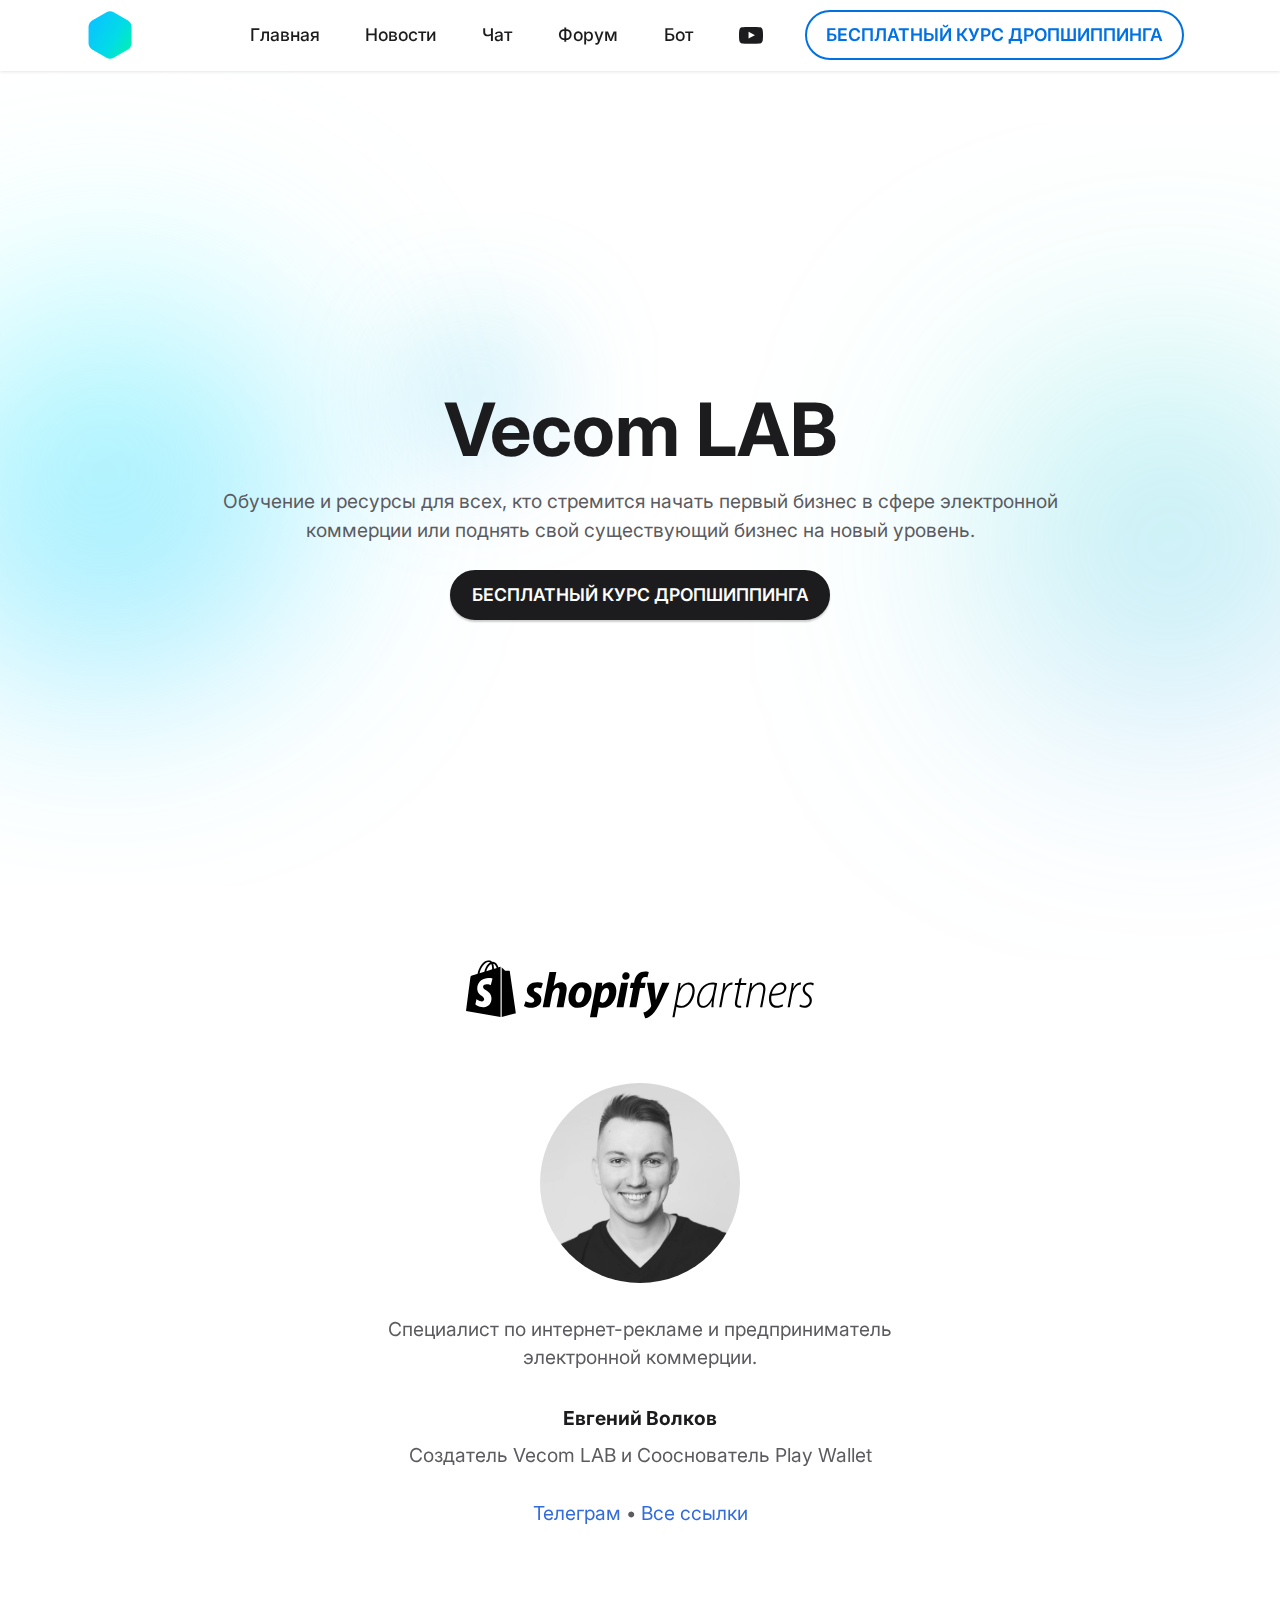
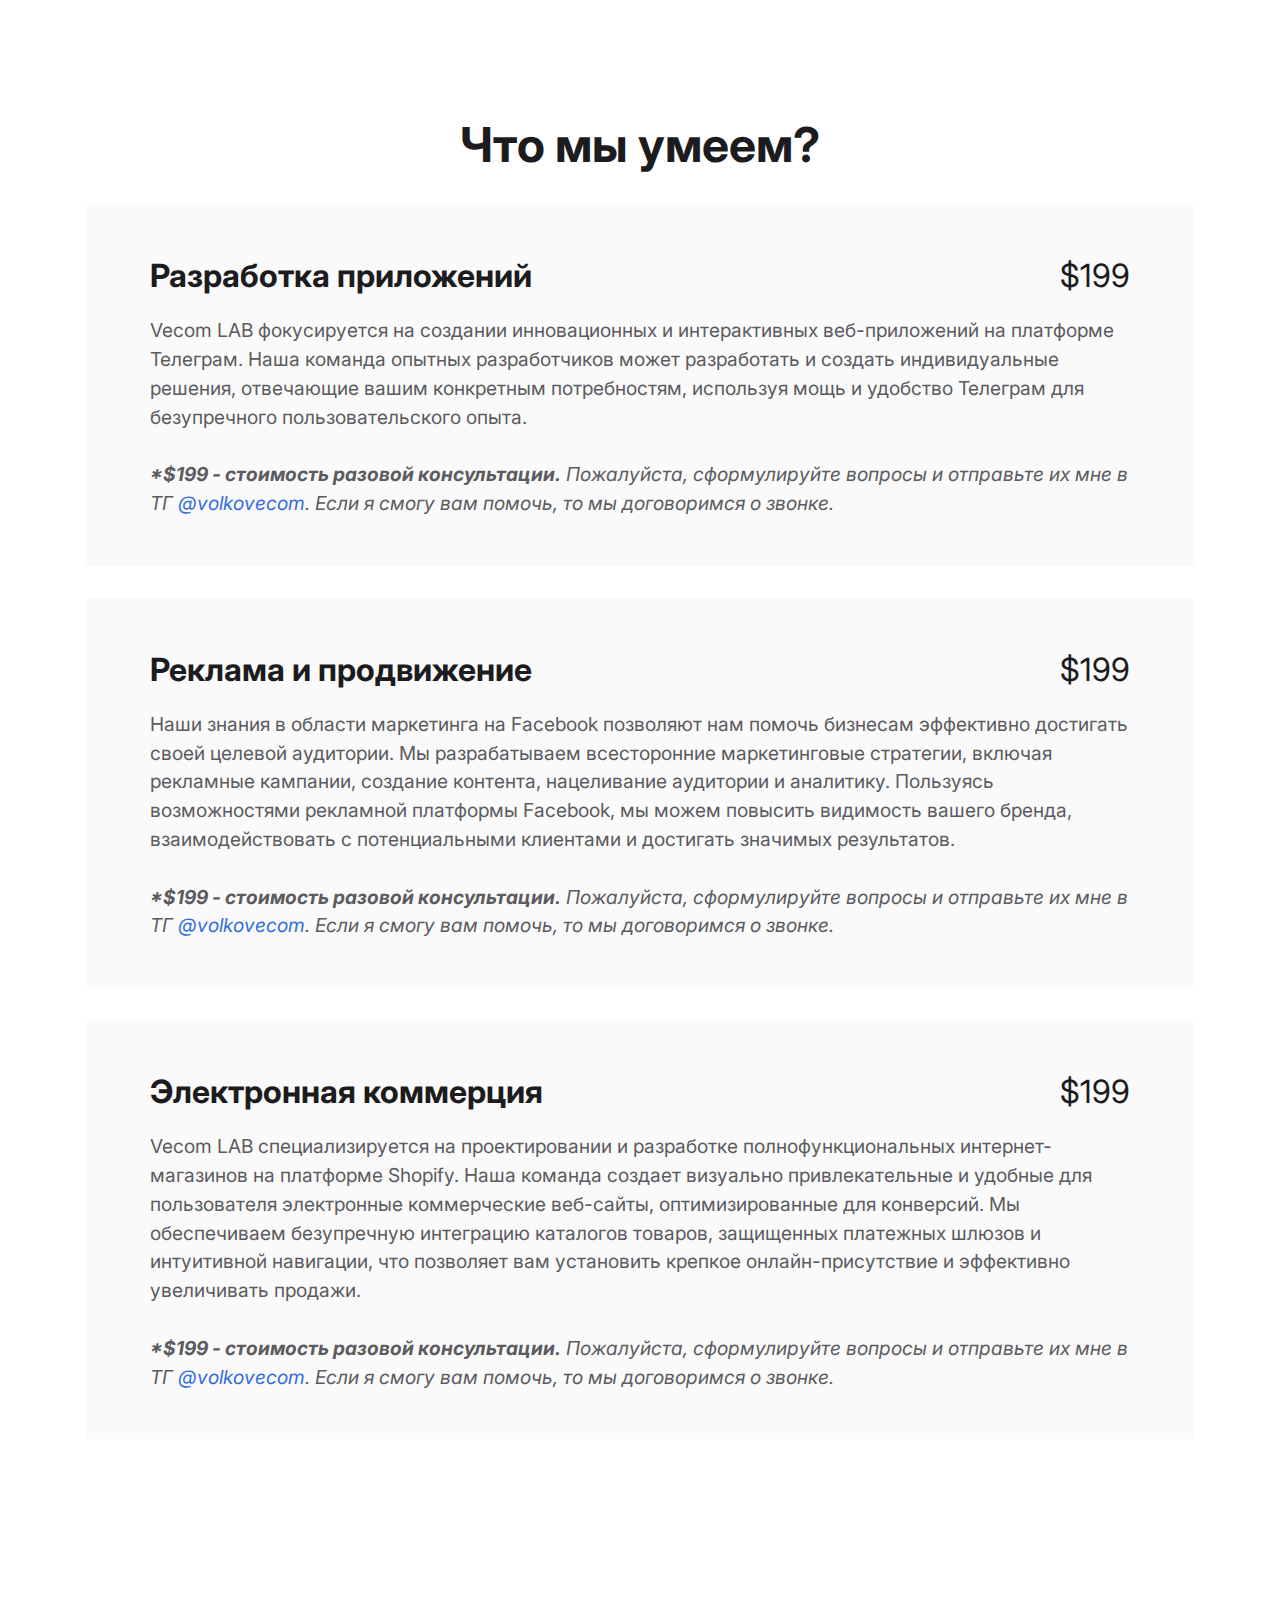
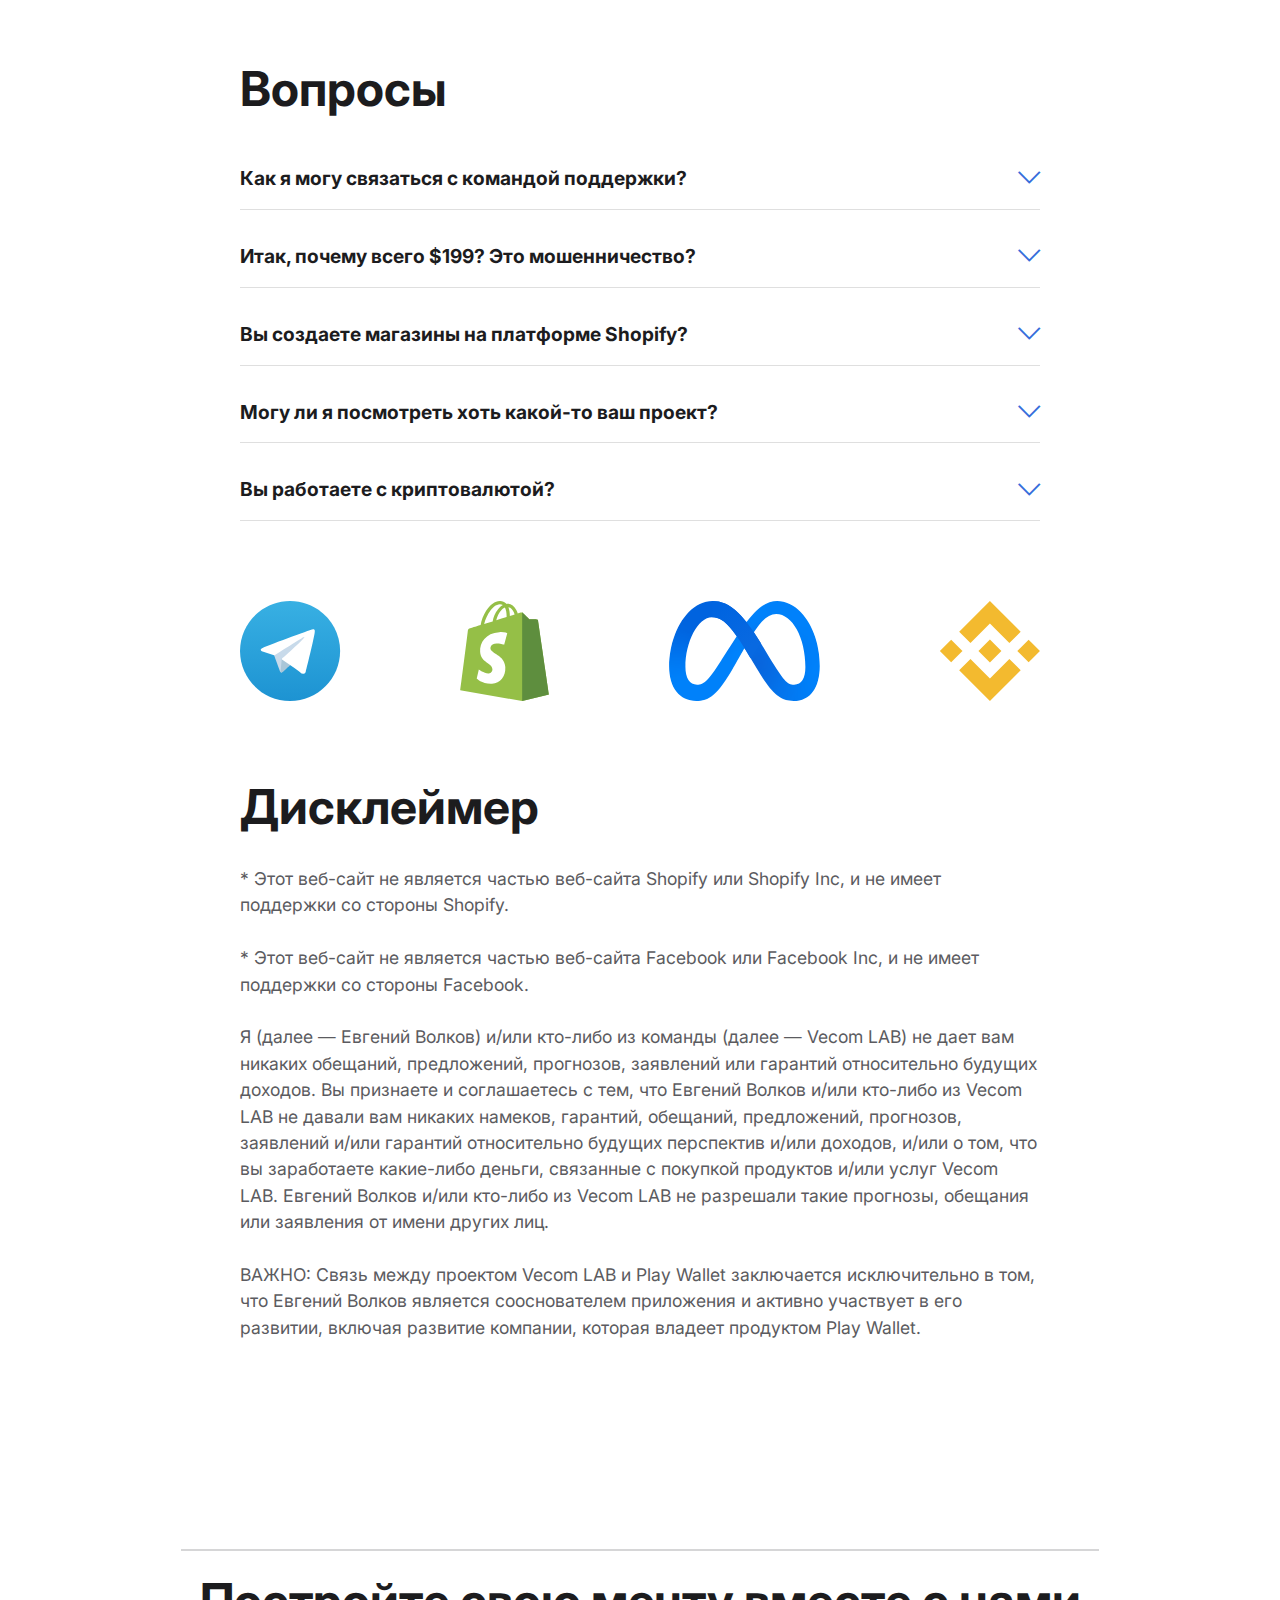
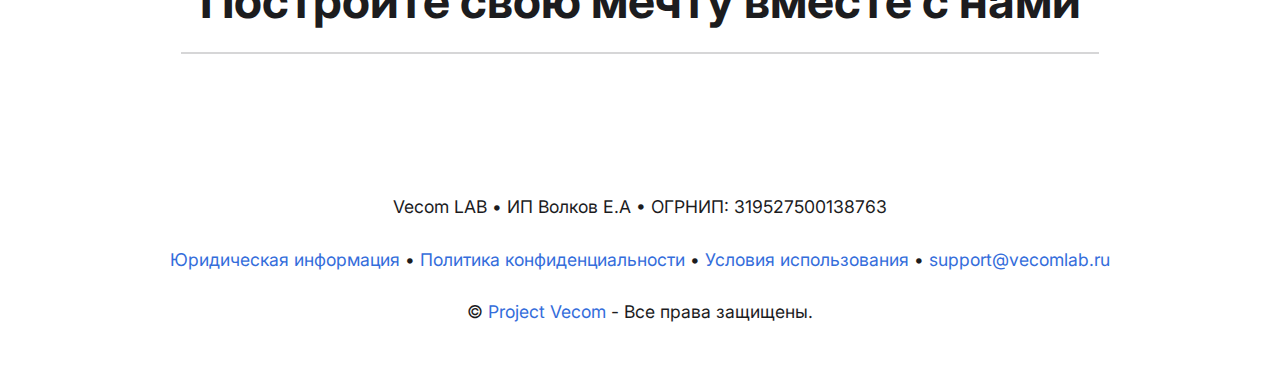
==== index.html @ 7d1f2e2b "new site" ====
<!DOCTYPE html>
<html  >

<!--<script
src='//fw-cdn.com/10782494/3564349.js'
chat='true'>
</script>-->

<head>

    <!-- Google tag (gtag.js) -->
    <script async src="https://www.googletagmanager.com/gtag/js?id=G-2W5WLQSLW0"></script>
    <script>
    window.dataLayer = window.dataLayer || [];
    function gtag(){dataLayer.push(arguments);}
    gtag('js', new Date());

    gtag('config', 'G-2W5WLQSLW0');
    </script>

  <meta charset="UTF-8">
  <meta http-equiv="X-UA-Compatible" content="IE=edge">
  <meta name="generator" content="Mobirise v5.8.14, mobirise.com">
  <meta name="twitter:card" content="summary_large_image"/>
  <meta name="twitter:image:src" content="assets/images/index-meta.png">
  <meta property="og:image" content="assets/images/index-meta.png">
  <meta name="twitter:title" content="Vecom LAB">
  <meta name="viewport" content="width=device-width, initial-scale=1, minimum-scale=1">
  <link rel="icon" href="assets/images/vecomlab-site-ru-favicon.svg" type="image/svg+xml">
  <link rel="icon" href="assets/images/vecomlab-site-ru-favicon-120-120.svg" type="image/svg+xml">
  <link rel="icon" href="assets/images/vecomlab-site-ru-favicon-32-32.png" type="image/png">
  <meta name="description" content="Обучение и ресурсы для всех, кто стремится начать первый бизнес в сфере электронной коммерции, либо поднять уже существующий на новый уровень.">
  
  
  <title>Vecom LAB</title>
  <link rel="stylesheet" href="assets/web/assets/mobirise-icons2/mobirise2.css">
  <link rel="stylesheet" href="assets/web/assets/mobirise-icons/mobirise-icons.css">
  <link rel="stylesheet" href="assets/bootstrap/css/bootstrap.min.css">
  <link rel="stylesheet" href="assets/bootstrap/css/bootstrap-grid.min.css">
  <link rel="stylesheet" href="assets/bootstrap/css/bootstrap-reboot.min.css">
  <link rel="stylesheet" href="assets/dropdown/css/style.css">
  <link rel="stylesheet" href="assets/socicon/css/styles.css">
  <link rel="stylesheet" href="assets/theme/css/style.css">
  <link rel="preload" href="https://fonts.googleapis.com/css?family=Inter:100,200,300,400,500,600,700,800,900&display=swap" as="style" onload="this.onload=null;this.rel='stylesheet'">
  <noscript><link rel="stylesheet" href="https://fonts.googleapis.com/css?family=Inter:100,200,300,400,500,600,700,800,900&display=swap"></noscript>
  <link rel="preload" as="style" href="assets/mobirise/css/mbr-additional.css"><link rel="stylesheet" href="assets/mobirise/css/mbr-additional.css" type="text/css">

  <!-- Yandex.Metrika counter -->
  <script type="text/javascript" >
    (function(m,e,t,r,i,k,a){m[i]=m[i]||function(){(m[i].a=m[i].a||[]).push(arguments)};
    m[i].l=1*new Date();
    for (var j = 0; j < document.scripts.length; j++) {if (document.scripts[j].src === r) { return; }}
    k=e.createElement(t),a=e.getElementsByTagName(t)[0],k.async=1,k.src=r,a.parentNode.insertBefore(k,a)})
    (window, document, "script", "https://mc.yandex.ru/metrika/tag.js", "ym");

    ym(94166648, "init", {
        clickmap:true,
        trackLinks:true,
        accurateTrackBounce:true,
        webvisor:true
    });
</script>
<noscript><div><img src="https://mc.yandex.ru/watch/94166648" style="position:absolute; left:-9999px;" alt="" /></div></noscript>
<!-- /Yandex.Metrika counter -->
  
  
</head>
<body>
  
  <section data-bs-version="5.1" class="menu menu3 cid-tv5oMEwxL6" once="menu" id="menu3-11">
    
    <nav class="navbar navbar-dropdown navbar-fixed-top navbar-expand-lg">
        <div class="container">
            <div class="navbar-brand">
                <span class="navbar-logo">
                    <a href="/">
                        <img src="assets/images/vecomlab-site-ru-favicon.svg" alt="Vecom LAB" style="height: 3rem;">
                    </a>
                </span>
                
            </div>
            <button class="navbar-toggler" type="button" data-toggle="collapse" data-bs-toggle="collapse" data-target="#navbarSupportedContent" data-bs-target="#navbarSupportedContent" aria-controls="navbarNavAltMarkup" aria-expanded="false" aria-label="Toggle navigation">
                <div class="hamburger">
                    <span></span>
                    <span></span>
                    <span></span>
                    <span></span>
                </div>
            </button>
            <div class="collapse navbar-collapse" id="navbarSupportedContent">
                <ul class="navbar-nav nav-dropdown" data-app-modern-menu="true"><li class="nav-item"><a class="nav-link link text-danger text-primary display-4" href="/">Главная</a></li><li class="nav-item"><a class="nav-link link text-danger text-primary display-4" href="https://t.me/vecomlab" target="_blank">Новости</a></li>
                    <li class="nav-item"><a class="nav-link link text-danger text-primary display-4" href="https://t.me/vecomlab_chat" target="_blank">Чат</a></li>
                    <li class="nav-item"><a class="nav-link link text-danger text-primary display-4" href="https://t.me/vecomlab_forum" target="_blank">Форум</a></li><li class="nav-item"><a class="nav-link link text-danger text-primary display-4" href="https://t.me/vecomlab_bot" target="_blank">Бот</a></li></ul>
                <div class="icons-menu">
                    <a class="iconfont-wrapper" href="https://www.youtube.com/@volkovecom" target="_blank">
                        <span class="p-2 mbr-iconfont socicon-youtube socicon" style="color: rgb(28, 28, 30); fill: rgb(28, 28, 30);"></span>
                    </a>
                    
                    
                    
                </div>
                <div class="navbar-buttons mbr-section-btn"><a class="btn btn-warning-outline display-4" href="/ecom-foundations">БЕСПЛАТНЫЙ КУРС ДРОПШИППИНГА</a></div>
            </div>
        </div>
    </nav>
</section>

<section data-bs-version="5.1" class="header18 cid-tar403iEK6 mbr-fullscreen" id="header18-k">

    

    
    <div class="mbr-overlay" style="opacity: 0; background-color: rgb(68, 121, 217);"></div>

    <div class="align-center container">
        <div class="row justify-content-center">
            <div class="col-12 col-lg-10">
                <h1 class="mbr-section-title mbr-fonts-style mbr-white mb-3 display-1"><strong>Vecom LAB</strong></h1>
                
                <p class="mbr-text mbr-fonts-style mbr-white display-7">Обучение и ресурсы для всех, кто стремится начать первый бизнес в сфере электронной коммерции или поднять свой существующий бизнес на новый уровень.</p>
                <div class="mbr-section-btn mt-3"><a class="btn btn-danger display-4" href="/ecom-foundations">БЕСПЛАТНЫЙ КУРС ДРОПШИППИНГА</a></div>
            </div>
        </div>
    </div>
</section>

<section data-bs-version="5.1" class="image3 cid-tIw3SbFKpI" id="image3-1n">
    

    
    

    <div class="container">
        <div class="row justify-content-center">
            <div class="col-12 col-lg-4">
                <div class="image-wrapper">
                    <a href="https://shopify.pxf.io/OrrgJW" target="_blank"><img src="assets/images/shopify-partners.svg" alt="Shopify Partners"></a>
                    
                </div>
            </div>
        </div>
    </div>
</section>

<section data-bs-version="5.1" class="people5 mbr-embla cid-tIv9Z9xUlY" id="people5-1l">

    

    
    

    <div class="position-relative text-center">
        

        <div class="embla" data-skip-snaps="true" data-align="center" data-auto-play-interval="5">
            <div class="embla__viewport container-fluid">
                <div class="embla__container">
                    <div class="embla__slide slider-image item active" style="margin-left: 0rem; margin-right: 0rem;">
                        <div class="user">
                            <div class="user_image">
                                <div class="item-wrapper position-relative">
                                    
                                <a href="https://t.me/volkovecom" target="true"></a><a href="https://t.me/volkovecom" target="false"></a><a href="https://t.me/volkovecom" target="false"></a><a href="https://t.me/volkovecom" target="false"></a><a href="https://t.me/volkovecom"><img src="assets/images/volkovecom-640x640.jpg" alt="Евгений Волков — Создатель Vecom LAB и Сооснователь Play Wallet"></a></div>
                            </div>
                            <div class="user_text mb-4">
                                <p class="mbr-fonts-style display-7">Специалист по интернет-рекламе и предприниматель электронной коммерции.<br></p>
                            </div>
                            <div class="user_name mbr-fonts-style mb-2 display-7"><strong>Евгений Волков</strong></div>
                            <div class="user_desk mbr-fonts-style display-7">Создатель Vecom LAB и Сооснователь Play Wallet<br><br><a href="https://t.me/volkovecom" class="text-primary" target="_blank">Телеграм</a> • <a href="https://linktr.ee/volkovecom" class="text-primary" target="_blank">Все ссылки</a></div>
                        </div>
                    </div>
                    
                    
                </div>
            </div>
            <button class="embla__button embla__button--prev">
                <span class="mobi-mbri mobi-mbri-arrow-prev mbr-iconfont" aria-hidden="true"></span>
                <span class="sr-only visually-hidden visually-hidden">Previous</span>
            </button>
            <button class="embla__button embla__button--next">
                <span class="mobi-mbri mobi-mbri-arrow-next mbr-iconfont" aria-hidden="true"></span>
                <span class="sr-only visually-hidden visually-hidden">Next</span>
            </button>
        </div>
    </div>
</section>

<section data-bs-version="5.1" class="features9 cid-tIugpYaYqW" id="features10-1g">
    <!---->
    

    
    
    <div class="container">
        <div class="mbr-section-head">
            <h3 class="mbr-section-title mbr-fonts-style mb-0 display-2"><strong>Что мы умеем?</strong></h3>
            
        </div>
        <div class="row mt-4">
            <div class="card col-12">
                <div class="card-wrapper">
                    <div class="top-line row">
                        <div class="col">
                            <h4 class="card-title mbr-fonts-style display-5"><strong>Разработка приложений</strong></h4>
                        </div>
                        <div class="col-auto">
                            <p class="price mbr-fonts-style display-5">$199</p>
                        </div>
                    </div>
                    <div class="bottom-line">
                        <p class="mbr-text mbr-fonts-style display-7">Vecom LAB фокусируется на создании инновационных и интерактивных веб-приложений на платформе Телеграм. Наша команда опытных разработчиков может разработать и создать индивидуальные решения, отвечающие вашим конкретным потребностям, используя мощь и удобство Телеграм для безупречного пользовательского опыта.<br><br><em><strong>*$199 - стоимость разовой консультации.</strong> Пожалуйста, сформулируйте вопросы и отправьте их мне в ТГ <a href="https://t.me/volkovecom" class="text-primary" target="_blank"><i>@volkovecom</i></a>. Если я смогу вам помочь, то мы договоримся о звонке.</em><br></p>
                    </div>
                </div>
            </div>
            <div class="card col-12">
                <div class="card-wrapper">
                    <div class="top-line row">
                        <div class="col">
                            <h4 class="card-title mbr-fonts-style display-5"><strong>Реклама и продвижение</strong></h4>
                        </div>
                        <div class="col-auto">
                            <p class="price mbr-fonts-style display-5">$199</p>
                        </div>
                    </div>
                    <div class="bottom-line">
                        <p class="mbr-text mbr-fonts-style display-7">
                            Наши знания в области маркетинга на Facebook позволяют нам помочь бизнесам эффективно достигать своей целевой аудитории. Мы разрабатываем всесторонние маркетинговые стратегии, включая рекламные кампании, создание контента, нацеливание аудитории и аналитику. Пользуясь возможностями рекламной платформы Facebook, мы можем повысить видимость вашего бренда, взаимодействовать с потенциальными клиентами и достигать значимых результатов.<br><br><em><strong>*$199 - стоимость разовой консультации.</strong> Пожалуйста, сформулируйте вопросы и отправьте их мне в ТГ <a href="https://t.me/volkovecom" class="text-primary" target="_blank"><i>@volkovecom</i></a>. Если я смогу вам помочь, то мы договоримся о звонке.</em><br>
                        </p>
                    </div>
                </div>
            </div>
            <div class="card col-12">
                <div class="card-wrapper">
                    <div class="top-line row">
                        <div class="col">
                            <h4 class="card-title mbr-fonts-style display-5"><strong>Электронная коммерция</strong></h4>
                        </div>
                        <div class="col-auto">
                            <p class="price mbr-fonts-style display-5">$199</p>
                        </div>
                    </div>
                    <div class="bottom-line">
                        <p class="mbr-text mbr-fonts-style display-7">Vecom LAB специализируется на проектировании и разработке полнофункциональных интернет-магазинов на платформе Shopify. Наша команда создает визуально привлекательные и удобные для пользователя электронные коммерческие веб-сайты, оптимизированные для конверсий. Мы обеспечиваем безупречную интеграцию каталогов товаров, защищенных платежных шлюзов и интуитивной навигации, что позволяет вам установить крепкое онлайн-присутствие и эффективно увеличивать продажи.<br><br><em><strong>*$199 - стоимость разовой консультации.</strong> Пожалуйста, сформулируйте вопросы и отправьте их мне в ТГ <a href="https://t.me/volkovecom" class="text-primary" target="_blank"><i>@volkovecom</i></a>. Если я смогу вам помочь, то мы договоримся о звонке.</em><br>
                        </p>
                    </div>
                </div>
            </div>
            
            
            
            
            
            
            
            
            
        </div>
    </div>
</section>

<section data-bs-version="5.1" class="content17 cid-tIu7eHQAua" id="content17-1e">

    

    
    
    
    <div class="container-fluid">
        
            <div class="row justify-content-center">
                <div class="col-12 col-md-8">
                    <div class="section-head align-center mb-4">
                        <h3 class="mbr-section-title mb-0 mbr-fonts-style display-2"><strong>Вопросы</strong></h3>
                        
                    </div>
                    
                    <div id="bootstrap-toggle" class="toggle-panel accordionStyles tab-content">
                        <div class="card mb-3">
                            <div class="card-header" role="tab" id="headingOne">
                                <a role="button" class="collapsed panel-title text-black" data-toggle="collapse" data-bs-toggle="collapse" data-core="" href="#collapse1_20" aria-expanded="false" aria-controls="collapse1">
                                    <h6 class="panel-title-edit mbr-fonts-style mb-0 display-7"><strong>Как я могу связаться с командой поддержки?</strong></h6>
                                    <span class="sign mbr-iconfont mbri-arrow-down"></span>
                                </a>
                            </div>
                            <div id="collapse1_20" class="panel-collapse noScroll collapse" role="tabpanel" aria-labelledby="headingOne">
                                <div class="panel-body">
                                    <p class="mbr-fonts-style panel-text display-7">Просим направлять все вопросы и запросы, касающиеся работы веб-сайтов и услуг Vecom LAB, нашей команде поддержки по адресу <a href="mailto:support@vecomlab.ru" class="text-primary">support@vecomlab.ru</a>.<br><br>Для сообщения об ошибке в работе веб-сайтов и услуг Vecom LAB, пожалуйста, используйте <a href="https://forms.gle/8oaUXhwKD7Nb8PBe8" class="text-primary" target="_blank">онлайн-форму</a>. При заполнении формы, пожалуйста, убедитесь, что ваш адрес электронной почты введен правильно, так как в противном случае мы не сможем связаться с вами.<br><br>Желаем вам отличного дня!</p>
                                </div>
                            </div>
                        </div>
                        <div class="card mb-3">
                            <div class="card-header" role="tab" id="headingTwo">
                                <a role="button" class="collapsed panel-title text-black" data-toggle="collapse" data-bs-toggle="collapse" data-core="" href="#collapse2_20" aria-expanded="false" aria-controls="collapse2">
                                    <h6 class="panel-title-edit mbr-fonts-style mb-0 display-7"><strong>Итак, почему всего $199? Это мошенничество?</strong></h6>
                                    <span class="sign mbr-iconfont mbri-arrow-down"></span>
                                </a>

                            </div>
                            <div id="collapse2_20" class="panel-collapse noScroll collapse" role="tabpanel" aria-labelledby="headingTwo">
                                <div class="panel-body">
                                    <p class="mbr-fonts-style panel-text display-7">Отличный вопрос! Это цена за консультацию с <a href="https://t.me/volkovecom" class="text-primary" target="_blank">основателем</a>.<br><br>Это связано с нашим опытом и широким видением в Vecom LAB. Мы не только предлагаем консультации, обучение и небольшую помощь, но также стремимся активно разрабатывать продукты для продавцов электронной коммерции и оптимизировать процессы в различных отраслях.<br><br>Мы с большим интересом относимся к разработке программного обеспечения, маркетингу и развитию электронной коммерции в будущем.<br><br>Кроме этого, нужно оплачивать услуги разработчиков и предлагать высокое качество ресурсов, поддерживать работоспособность сервисов.<br><br>Ваши вопросы могут быть подняты мною на обсуждение с опытными людьми, которые не будут заинтересованы помогать бесплатно.<br><br>Так что нет, это не мошенничество :)</p>
                                </div>
                            </div>
                        </div>
                        <div class="card mb-3">
                            <div class="card-header" role="tab" id="headingThree">
                                <a role="button" class="collapsed panel-title text-black" data-toggle="collapse" data-bs-toggle="collapse" data-core="" href="#collapse3_20" aria-expanded="false" aria-controls="collapse3">
                                    <h6 class="panel-title-edit mbr-fonts-style mb-0 display-7"><strong>Вы создаете магазины на платформе Shopify?</strong></h6>
                                    <span class="sign mbr-iconfont mbri-arrow-down"></span>
                                </a>
                            </div>
                            <div id="collapse3_20" class="panel-collapse noScroll collapse" role="tabpanel" aria-labelledby="headingThree">
                                <div class="panel-body">
                                    <p class="mbr-fonts-style panel-text display-7">Да, мы специализируемся на создании магазинов на платформе Shopify с использованием нашей пошаговой стратегии.<br><br>Все наши магазины разрабатываются с учетом масштабируемости и используют рекламу на Facebook.<br><br>Как партнеры Shopify, мы предлагаем нашим клиентам возможность зарегистрироваться в Shopify по выгодным условиям через <a href="https://shopify.pxf.io/OrrgJW" class="text-primary" target="_blank">нашу реферальную ссылку</a>, которую можно найти на нашем веб-сайте.<br><br>Кроме того, у нас есть подтвержденный бизнес-менеджер на Facebook, что позволяет нам эффективно управлять рекламными кампаниями по всему миру.</p>
                                </div>
                            </div>
                        </div>
                        <div class="card mb-3">
                            <div class="card-header" role="tab" id="headingThree">
                                <a role="button" class="collapsed panel-title text-black" data-toggle="collapse" data-bs-toggle="collapse" data-core="" href="#collapse4_20" aria-expanded="false" aria-controls="collapse4">
                                    <h6 class="panel-title-edit mbr-fonts-style mb-0 display-7"><strong>Могу ли я посмотреть хоть какой-то ваш проект?</strong></h6>
                                    <span class="sign mbr-iconfont mbri-arrow-down"></span>
                                </a>
                            </div>
                            <div id="collapse4_20" class="panel-collapse noScroll collapse" role="tabpanel" aria-labelledby="headingThree">
                                <div class="panel-body">
                                    <p class="mbr-fonts-style panel-text display-7">
                                       Да, в данный момент мы активно разрабатываем веб-приложение на платформе Telegram (<a href="https://t.me/playwalletbot" class="text-primary" target="_blank">@playwalletbot</a>). Я, Евгений Волков - основатель Vecom LAB, являюсь сооснователем сервиса Play Wallet и стремлюсь привлечь больше внимания всеми доступными способами. В проекте задействована сильная команда разработчиков. Мы открыты для инвестиций и сотрудничества. Буду рад услышать о ваших идеях!<br><br>Наше приложение предназначено для игроков со всего мира и позволяет им приобретать цифровые услуги, товары и пополнять балансы на своих любимых платформах, таких как Steam, Epic Games и другие.<br><br>В настоящее время основным способом оплаты является криптовалюта, но у нас также есть планы внедрить другие методы оплаты, включая платежи с использованием банковских карт.<br><br>Это увлекательный опыт, и мы рады поделиться им с вами!</p>
                                </div>
                            </div>
                        </div>
                        <div class="card mb-3">
                            <div class="card-header" role="tab" id="headingThree">
                                <a role="button" class="collapsed panel-title text-black" data-toggle="collapse" data-bs-toggle="collapse" data-core="" href="#collapse5_20" aria-expanded="false" aria-controls="collapse5">
                                   <h6 class="panel-title-edit mbr-fonts-style mb-0 display-7"><strong>Вы работаете с криптовалютой?</strong></h6>
                                        <span class="mbr-iconfont mobi-mbri-arrow-down mobi-mbri"></span>
                                </a>
                            </div>
                            <div id="collapse5_20" class="panel-collapse noScroll collapse" role="tabpanel" aria-labelledby="headingThree">
                                <div class="panel-body">
                                    <p class="mbr-fonts-style panel-text display-7">Да, у нас есть партнерское соглашение с Binance Pay, что позволяет нам принимать платежи в криптовалюте от наших клиентов. Это абсолютно законно, так как у нас есть подписанное соглашение.<br><br>Однако процесс не является простым и быстрым. Для использования Binance Pay вам потребуется зарегистрировать корпоративный аккаунт на Binance и пройти через различные процедуры верификации.<br><br>Затем вы можете запросить доступ к Binance Pay, что также подразумевает дополнительную проверку. Наш опыт занял более 4 месяцев для завершения. Это длительный и требовательный процесс, но результаты, безусловно, того стоят.<br><br>Это добавляет в нашу коллекцию исключительных опытов.</p>
                                </div>
                            </div>
                        </div>
                        <!--<div class="card mb-3">
                            <div class="card-header" role="tab" id="headingThree">
                                <a role="button" class="collapsed panel-title text-black" data-toggle="collapse" data-bs-toggle="collapse" data-core="" href="#collapse6_20" aria-expanded="false" aria-controls="collapse6">
                                    <h6 class="panel-title-edit mbr-fonts-style mb-0 display-7"><strong>Как платить и получать доступ к продуктам и услугам?</strong></h6>
                                    <span class="mbr-iconfont mobi-mbri-arrow-down mobi-mbri"></span>
                                </a>
                            </div>
                            <div id="collapse6_20" class="panel-collapse noScroll collapse" role="tabpanel" aria-labelledby="headingThree">
                                <div class="panel-body">
                                    <p class="mbr-fonts-style panel-text display-7">Получение новостей, обновлений и доступа к активным продуктам и услугам на <a href="https://t.me/volkovecom" class="text-primary" target="_blank">@volkovecom</a> - вот в чем поможет вам бот в ТГ <a href="https://t.me/evpaybot" class="text-primary" target="_blank">@evpaybot</a>.<br><br>Почему именно бот? Так проще делиться с вами эксклюзивными новостями и обновлениями, не покидая мессенджера.<br><br>Актуальные способы оплаты смотрите в боте. Все транзакции защищены и обрабатываются на стороне ЮKassa, Binance Pay или любого другого провайдера, с которым будет заключен договор для приема платежей.<br><br>Если возникнут проблемы с ботом, пишите мне на <a href="https://t.me/volkovecom" class="text-primary" target="_blank">@volkovecom</a> - я не оставлю вас без внимания.<br><br>Открытый чат поддержки по платежам и доступу в ТГ - <a href="https://t.me/evpayhelp" class="text-primary" target="_blank">@evpayhelp</a>. Отвечаю либо я, либо помощники.<br><br><a href="/legal-evpaybot" class="text-primary">Пользовательское соглашение</a> бота в ТГ - <a href="https://t.me/evpaybot" class="text-primary" target="_blank">@evpaybot</a>.<br><br><br></p>
                                </div>
                            </div>
                        </div>-->
                    </div>
                </div>
            </div>
        </div>
</section>

<section data-bs-version="5.1" class="image3 cid-tIvjHq2tWi" id="image3-1m">
    

    
    

    <div class="container-fluid">
        <div class="row justify-content-center">
            <div class="col-12 col-lg-8">
                <div class="image-wrapper">
                    <img src="assets/images/logo.svg" alt="Telegram, Shopify, Meta, Binance">
                    
                </div>
            </div>
        </div>
    </div>
</section>

<section data-bs-version="5.1" class="content5 cid-tIuXqPjeHp" id="content5-1h">
    
    <div class="container-fluid">
        <div class="row justify-content-center">
            <div class="col-md-12 col-lg-8">
                <h3 class="mbr-section-title mbr-fonts-style mb-4 display-2"><strong>Дисклеймер</strong></h3>
                
                <p class="mbr-text mbr-fonts-style display-4">* Этот веб-сайт не является частью веб-сайта Shopify или Shopify Inc, и не имеет поддержки со стороны Shopify.<br><br>* Этот веб-сайт не является частью веб-сайта Facebook или Facebook Inc, и не имеет поддержки со стороны Facebook.<br><br>Я (далее — Евгений Волков) и/или кто-либо из команды (далее — Vecom LAB) не дает вам никаких обещаний, предложений, прогнозов, заявлений или гарантий относительно будущих доходов. Вы признаете и соглашаетесь с тем, что Евгений Волков и/или кто-либо из Vecom LAB не давали вам никаких намеков, гарантий, обещаний, предложений, прогнозов, заявлений и/или гарантий относительно будущих перспектив и/или доходов, и/или о том, что вы заработаете какие-либо деньги, связанные с покупкой продуктов и/или услуг Vecom LAB. Евгений Волков и/или кто-либо из Vecom LAB не разрешали такие прогнозы, обещания или заявления от имени других лиц.<br><br>ВАЖНО: Связь между проектом Vecom LAB и Play Wallet заключается исключительно в том, что Евгений Волков является сооснователем приложения и активно участвует в его развитии, включая развитие компании, которая владеет продуктом Play Wallet.<br></p>
            </div>
        </div>
    </div>
</section>

<section data-bs-version="5.1" class="content6 cid-tIw5UGLx9w" id="content6-1o">
    
    <div class="container">
        <div class="row justify-content-center">
            <div class="col-md-12 col-lg-10">
                <hr class="line">
                <p class="mbr-text align-center mbr-fonts-style my-4 display-2"><strong>Постройте свою мечту вместе с нами</strong><br></p>
                <hr class="line">
            </div>
        </div>
    </div>
</section>

<section data-bs-version="5.1" class="footer7 cid-tardhQ0obp" once="footers" id="footer7-l">

    

    

    <div class="container">
        <div class="media-container-row align-center mbr-white">
            <div class="col-12">
                <p class="mbr-text mb-0 mbr-fonts-style display-4">Vecom LAB&nbsp;• ИП Волков Е.А • ОГРНИП: 319527500138763<br><br><a href="https://docs.vecomlab.ru/resources/yuridicheskaya-informaciya" class="text-primary" target="_blank">Юридическая информация</a>&nbsp;•&nbsp;<a href="/privacy-policy" class="text-primary">Политика конфиденциальности</a>&nbsp;•&nbsp;<a href="/terms-of-service" class="text-primary">Условия использования</a>&nbsp;• <a href="mailto:support@vecomlab.ru" class="text-primary">support@vecomlab.ru</a><br><br>© <a href="https://t.me/projectvecom" class="text-primary" target="_blank">Project Vecom</a> - Все права защищены.</p>
            </div>
        </div>
    </div>
</section><section class="display-7" style="padding: 0;align-items: center;justify-content: center;flex-wrap: wrap;    align-content: center;display: flex;position: relative;height: 0rem;"><a href="https://mobiri.se/1725391" style="flex: 1 1;height: 0rem;position: absolute;width: 100%;z-index: 1;"><img alt="" style="height: 0rem;" src="[data-uri]"></a><p hidden style="margin: 0;text-align: center;" class="display-7">&#8204;</p><a hidden style="z-index:1" href="https://mobirise.com/drag-drop-website-builder.html">Drag & Drop Website Builder</a></section><script src="assets/bootstrap/js/bootstrap.bundle.min.js"></script>  <script src="assets/smoothscroll/smooth-scroll.js"></script>  <script src="assets/ytplayer/index.js"></script>  <script src="assets/embla/embla.min.js"></script>  <script src="assets/embla/script.js"></script>  <script src="assets/mbr-switch-arrow/mbr-switch-arrow.js"></script>  <script src="assets/dropdown/js/navbar-dropdown.js"></script>  <script src="assets/theme/js/script.js"></script>  
 
<script async type="text/javascript" src="https://static.klaviyo.com/onsite/js/klaviyo.js?company_id=ThJkHZ"></script>
  
</body>
</html>
---- assets/web/assets/mobirise-icons2/mobirise2.css ----
@font-face {
  font-family: 'Moririse2';
  font-display: swap;
  src:  url('mobirise2.eot?f2bix4');
  src:  url('mobirise2.eot?f2bix4#iefix') format('embedded-opentype'),
    url('mobirise2.ttf?f2bix4') format('truetype'),
    url('mobirise2.woff?f2bix4') format('woff'),
    url('mobirise2.svg?f2bix4#mobirise2') format('svg');
  font-weight: normal;
  font-style: normal;
}

[class^="mobi-"], [class*=" mobi-"] {
  /* use !important to prevent issues with browser extensions that change fonts */
  font-family: 'Moririse2' !important;
  speak: none;
  font-style: normal;
  font-weight: normal;
  font-variant: normal;
  text-transform: none;
  line-height: 1;

  /* Better Font Rendering =========== */
  -webkit-font-smoothing: antialiased;
  -moz-osx-font-smoothing: grayscale;
}

.mobi-mbri-add-submenu:before {
  content: "\e900";
}
.mobi-mbri-alert:before {
  content: "\e901";
}
.mobi-mbri-align-center:before {
  content: "\e902";
}
.mobi-mbri-align-justify:before {
  content: "\e903";
}
.mobi-mbri-align-left:before {
  content: "\e904";
}
.mobi-mbri-align-right:before {
  content: "\e905";
}
.mobi-mbri-android:before {
  content: "\e906";
}
.mobi-mbri-apple:before {
  content: "\e907";
}
.mobi-mbri-arrow-down:before {
  content: "\e908";
}
.mobi-mbri-arrow-next:before {
  content: "\e909";
}
.mobi-mbri-arrow-prev:before {
  content: "\e90a";
}
.mobi-mbri-arrow-up:before {
  content: "\e90b";
}
.mobi-mbri-bold:before {
  content: "\e90c";
}
.mobi-mbri-bookmark:before {
  content: "\e90d";
}
.mobi-mbri-bootstrap:before {
  content: "\e90e";
}
.mobi-mbri-briefcase:before {
  content: "\e90f";
}
.mobi-mbri-browse:before {
  content: "\e910";
}
.mobi-mbri-bulleted-list:before {
  content: "\e911";
}
.mobi-mbri-calendar:before {
  content: "\e912";
}
.mobi-mbri-camera:before {
  content: "\e913";
}
.mobi-mbri-cart-add:before {
  content: "\e914";
}
.mobi-mbri-cart-full:before {
  content: "\e915";
}
.mobi-mbri-cash:before {
  content: "\e916";
}
.mobi-mbri-change-style:before {
  content: "\e917";
}
.mobi-mbri-chat:before {
  content: "\e918";
}
.mobi-mbri-clock:before {
  content: "\e919";
}
.mobi-mbri-close:before {
  content: "\e91a";
}
.mobi-mbri-cloud:before {
  content: "\e91b";
}
.mobi-mbri-code:before {
  content: "\e91c";
}
.mobi-mbri-contact-form:before {
  content: "\e91d";
}
.mobi-mbri-credit-card:before {
  content: "\e91e";
}
.mobi-mbri-cursor-click:before {
  content: "\e91f";
}
.mobi-mbri-cust-feedback:before {
  content: "\e920";
}
.mobi-mbri-database:before {
  content: "\e921";
}
.mobi-mbri-delivery:before {
  content: "\e922";
}
.mobi-mbri-desktop:before {
  content: "\e923";
}
.mobi-mbri-devices:before {
  content: "\e924";
}
.mobi-mbri-down:before {
  content: "\e925";
}
.mobi-mbri-download-2:before {
  content: "\e926";
}
.mobi-mbri-download:before {
  content: "\e927";
}
.mobi-mbri-drag-n-drop-2:before {
  content: "\e928";
}
.mobi-mbri-drag-n-drop:before {
  content: "\e929";
}
.mobi-mbri-edit-2:before {
  content: "\e92a";
}
.mobi-mbri-edit:before {
  content: "\e92b";
}
.mobi-mbri-error:before {
  content: "\e92c";
}
.mobi-mbri-extension:before {
  content: "\e92d";
}
.mobi-mbri-features:before {
  content: "\e92e";
}
.mobi-mbri-file:before {
  content: "\e92f";
}
.mobi-mbri-flag:before {
  content: "\e930";
}
.mobi-mbri-folder:before {
  content: "\e931";
}
.mobi-mbri-gift:before {
  content: "\e932";
}
.mobi-mbri-github:before {
  content: "\e933";
}
.mobi-mbri-globe-2:before {
  content: "\e934";
}
.mobi-mbri-globe:before {
  content: "\e935";
}
.mobi-mbri-growing-chart:before {
  content: "\e936";
}
.mobi-mbri-hearth:before {
  content: "\e937";
}
.mobi-mbri-help:before {
  content: "\e938";
}
.mobi-mbri-home:before {
  content: "\e939";
}
.mobi-mbri-hot-cup:before {
  content: "\e93a";
}
.mobi-mbri-idea:before {
  content: "\e93b";
}
.mobi-mbri-image-gallery:before {
  content: "\e93c";
}
.mobi-mbri-image-slider:before {
  content: "\e93d";
}
.mobi-mbri-info:before {
  content: "\e93e";
}
.mobi-mbri-italic:before {
  content: "\e93f";
}
.mobi-mbri-key:before {
  content: "\e940";
}
.mobi-mbri-laptop:before {
  content: "\e941";
}
.mobi-mbri-layers:before {
  content: "\e942";
}
.mobi-mbri-left-right:before {
  content: "\e943";
}
.mobi-mbri-left:before {
  content: "\e944";
}
.mobi-mbri-letter:before {
  content: "\e945";
}
.mobi-mbri-like:before {
  content: "\e946";
}
.mobi-mbri-link:before {
  content: "\e947";
}
.mobi-mbri-lock:before {
  content: "\e948";
}
.mobi-mbri-login:before {
  content: "\e949";
}
.mobi-mbri-logout:before {
  content: "\e94a";
}
.mobi-mbri-magic-stick:before {
  content: "\e94b";
}
.mobi-mbri-map-pin:before {
  content: "\e94c";
}
.mobi-mbri-menu:before {
  content: "\e94d";
}
.mobi-mbri-mobile-2:before {
  content: "\e94e";
}
.mobi-mbri-mobile-horizontal:before {
  content: "\e94f";
}
.mobi-mbri-mobile:before {
  content: "\e950";
}
.mobi-mbri-mobirise:before {
  content: "\e951";
}
.mobi-mbri-more-horizontal:before {
  content: "\e952";
}
.mobi-mbri-more-vertical:before {
  content: "\e953";
}
.mobi-mbri-music:before {
  content: "\e954";
}
.mobi-mbri-new-file:before {
  content: "\e955";
}
.mobi-mbri-numbered-list:before {
  content: "\e956";
}
.mobi-mbri-opened-folder:before {
  content: "\e957";
}
.mobi-mbri-pages:before {
  content: "\e958";
}
.mobi-mbri-paper-plane:before {
  content: "\e959";
}
.mobi-mbri-paperclip:before {
  content: "\e95a";
}
.mobi-mbri-phone:before {
  content: "\e95b";
}
.mobi-mbri-photo:before {
  content: "\e95c";
}
.mobi-mbri-photos:before {
  content: "\e95d";
}
.mobi-mbri-pin:before {
  content: "\e95e";
}
.mobi-mbri-play:before {
  content: "\e95f";
}
.mobi-mbri-plus:before {
  content: "\e960";
}
.mobi-mbri-preview:before {
  content: "\e961";
}
.mobi-mbri-print:before {
  content: "\e962";
}
.mobi-mbri-protect:before {
  content: "\e963";
}
.mobi-mbri-question:before {
  content: "\e964";
}
.mobi-mbri-quote-left:before {
  content: "\e965";
}
.mobi-mbri-quote-right:before {
  content: "\e966";
}
.mobi-mbri-redo:before {
  content: "\e967";
}
.mobi-mbri-refresh:before {
  content: "\e968";
}
.mobi-mbri-responsive-2:before {
  content: "\e969";
}
.mobi-mbri-responsive:before {
  content: "\e96a";
}
.mobi-mbri-right:before {
  content: "\e96b";
}
.mobi-mbri-rocket:before {
  content: "\e96c";
}
.mobi-mbri-sad-face:before {
  content: "\e96d";
}
.mobi-mbri-sale:before {
  content: "\e96e";
}
.mobi-mbri-save:before {
  content: "\e96f";
}
.mobi-mbri-search:before {
  content: "\e970";
}
.mobi-mbri-setting-2:before {
  content: "\e971";
}
.mobi-mbri-setting-3:before {
  content: "\e972";
}
.mobi-mbri-setting:before {
  content: "\e973";
}
.mobi-mbri-share:before {
  content: "\e974";
}
.mobi-mbri-shopping-bag:before {
  content: "\e975";
}
.mobi-mbri-shopping-basket:before {
  content: "\e976";
}
.mobi-mbri-shopping-cart:before {
  content: "\e977";
}
.mobi-mbri-sites:before {
  content: "\e978";
}
.mobi-mbri-smile-face:before {
  content: "\e979";
}
.mobi-mbri-speed:before {
  content: "\e97a";
}
.mobi-mbri-star:before {
  content: "\e97b";
}
.mobi-mbri-success:before {
  content: "\e97c";
}
.mobi-mbri-sun:before {
  content: "\e97d";
}
.mobi-mbri-sun2:before {
  content: "\e97e";
}
.mobi-mbri-tablet-vertical:before {
  content: "\e97f";
}
.mobi-mbri-tablet:before {
  content: "\e980";
}
.mobi-mbri-target:before {
  content: "\e981";
}
.mobi-mbri-timer:before {
  content: "\e982";
}
.mobi-mbri-to-ftp:before {
  content: "\e983";
}
.mobi-mbri-to-local-drive:before {
  content: "\e984";
}
.mobi-mbri-touch-swipe:before {
  content: "\e985";
}
.mobi-mbri-touch:before {
  content: "\e986";
}
.mobi-mbri-trash:before {
  content: "\e987";
}
.mobi-mbri-underline:before {
  content: "\e988";
}
.mobi-mbri-undo:before {
  content: "\e989";
}
.mobi-mbri-unlink:before {
  content: "\e98a";
}
.mobi-mbri-unlock:before {
  content: "\e98b";
}
.mobi-mbri-up-down:before {
  content: "\e98c";
}
.mobi-mbri-up:before {
  content: "\e98d";
}
.mobi-mbri-update:before {
  content: "\e98e";
}
.mobi-mbri-upload-2:before {
  content: "\e98f";
}
.mobi-mbri-upload:before {
  content: "\e990";
}
.mobi-mbri-user-2:before {
  content: "\e991";
}
.mobi-mbri-user:before {
  content: "\e992";
}
.mobi-mbri-users:before {
  content: "\e993";
}
.mobi-mbri-video-play:before {
  content: "\e994";
}
.mobi-mbri-video:before {
  content: "\e995";
}
.mobi-mbri-watch:before {
  content: "\e996";
}
.mobi-mbri-website-theme-2:before {
  content: "\e997";
}
.mobi-mbri-website-theme:before {
  content: "\e998";
}
.mobi-mbri-wifi:before {
  content: "\e999";
}
.mobi-mbri-windows:before {
  content: "\e99a";
}
.mobi-mbri-zoom-in:before {
  content: "\e99b";
}
.mobi-mbri-zoom-out:before {
  content: "\e99c";
}
---- assets/web/assets/mobirise-icons/mobirise-icons.css ----
@font-face {
  font-family: 'MobiriseIcons';
  src:  url('mobirise-icons.eot?spat4u');
  src:  url('mobirise-icons.eot?spat4u#iefix') format('embedded-opentype'),
    url('mobirise-icons.ttf?spat4u') format('truetype'),
    url('mobirise-icons.woff?spat4u') format('woff'),
    url('mobirise-icons.svg?spat4u#MobiriseIcons') format('svg');
  font-weight: normal;
  font-style: normal;
  font-display: swap;
}

[class^="mbri-"], [class*=" mbri-"] {
  /* use !important to prevent issues with browser extensions that change fonts */
  font-family: MobiriseIcons !important;
  speak: none;
  font-style: normal;
  font-weight: normal;
  font-variant: normal;
  text-transform: none;
  line-height: 1;

  /* Better Font Rendering =========== */
  -webkit-font-smoothing: antialiased;
  -moz-osx-font-smoothing: grayscale;
}

.mbri-add-submenu:before {
  content: "\e900";
}
.mbri-alert:before {
  content: "\e901";
}
.mbri-align-center:before {
  content: "\e902";
}
.mbri-align-justify:before {
  content: "\e903";
}
.mbri-align-left:before {
  content: "\e904";
}
.mbri-align-right:before {
  content: "\e905";
}
.mbri-android:before {
  content: "\e906";
}
.mbri-apple:before {
  content: "\e907";
}
.mbri-arrow-down:before {
  content: "\e908";
}
.mbri-arrow-next:before {
  content: "\e909";
}
.mbri-arrow-prev:before {
  content: "\e90a";
}
.mbri-arrow-up:before {
  content: "\e90b";
}
.mbri-bold:before {
  content: "\e90c";
}
.mbri-bookmark:before {
  content: "\e90d";
}
.mbri-bootstrap:before {
  content: "\e90e";
}
.mbri-briefcase:before {
  content: "\e90f";
}
.mbri-browse:before {
  content: "\e910";
}
.mbri-bulleted-list:before {
  content: "\e911";
}
.mbri-calendar:before {
  content: "\e912";
}
.mbri-camera:before {
  content: "\e913";
}
.mbri-cart-add:before {
  content: "\e914";
}
.mbri-cart-full:before {
  content: "\e915";
}
.mbri-cash:before {
  content: "\e916";
}
.mbri-change-style:before {
  content: "\e917";
}
.mbri-chat:before {
  content: "\e918";
}
.mbri-clock:before {
  content: "\e919";
}
.mbri-close:before {
  content: "\e91a";
}
.mbri-cloud:before {
  content: "\e91b";
}
.mbri-code:before {
  content: "\e91c";
}
.mbri-contact-form:before {
  content: "\e91d";
}
.mbri-credit-card:before {
  content: "\e91e";
}
.mbri-cursor-click:before {
  content: "\e91f";
}
.mbri-cust-feedback:before {
  content: "\e920";
}
.mbri-database:before {
  content: "\e921";
}
.mbri-delivery:before {
  content: "\e922";
}
.mbri-desktop:before {
  content: "\e923";
}
.mbri-devices:before {
  content: "\e924";
}
.mbri-down:before {
  content: "\e925";
}
.mbri-download:before {
  content: "\e989";
}
.mbri-drag-n-drop:before {
  content: "\e927";
}
.mbri-drag-n-drop2:before {
  content: "\e928";
}
.mbri-edit:before {
  content: "\e929";
}
.mbri-edit2:before {
  content: "\e92a";
}
.mbri-error:before {
  content: "\e92b";
}
.mbri-extension:before {
  content: "\e92c";
}
.mbri-features:before {
  content: "\e92d";
}
.mbri-file:before {
  content: "\e92e";
}
.mbri-flag:before {
  content: "\e92f";
}
.mbri-folder:before {
  content: "\e930";
}
.mbri-gift:before {
  content: "\e931";
}
.mbri-github:before {
  content: "\e932";
}
.mbri-globe:before {
  content: "\e933";
}
.mbri-globe-2:before {
  content: "\e934";
}
.mbri-growing-chart:before {
  content: "\e935";
}
.mbri-hearth:before {
  content: "\e936";
}
.mbri-help:before {
  content: "\e937";
}
.mbri-home:before {
  content: "\e938";
}
.mbri-hot-cup:before {
  content: "\e939";
}
.mbri-idea:before {
  content: "\e93a";
}
.mbri-image-gallery:before {
  content: "\e93b";
}
.mbri-image-slider:before {
  content: "\e93c";
}
.mbri-info:before {
  content: "\e93d";
}
.mbri-italic:before {
  content: "\e93e";
}
.mbri-key:before {
  content: "\e93f";
}
.mbri-laptop:before {
  content: "\e940";
}
.mbri-layers:before {
  content: "\e941";
}
.mbri-left-right:before {
  content: "\e942";
}
.mbri-left:before {
  content: "\e943";
}
.mbri-letter:before {
  content: "\e944";
}
.mbri-like:before {
  content: "\e945";
}
.mbri-link:before {
  content: "\e946";
}
.mbri-lock:before {
  content: "\e947";
}
.mbri-login:before {
  content: "\e948";
}
.mbri-logout:before {
  content: "\e949";
}
.mbri-magic-stick:before {
  content: "\e94a";
}
.mbri-map-pin:before {
  content: "\e94b";
}
.mbri-menu:before {
  content: "\e94c";
}
.mbri-mobile:before {
  content: "\e94d";
}
.mbri-mobile2:before {
  content: "\e94e";
}
.mbri-mobirise:before {
  content: "\e94f";
}
.mbri-more-horizontal:before {
  content: "\e950";
}
.mbri-more-vertical:before {
  content: "\e951";
}
.mbri-music:before {
  content: "\e952";
}
.mbri-new-file:before {
  content: "\e953";
}
.mbri-numbered-list:before {
  content: "\e954";
}
.mbri-opened-folder:before {
  content: "\e955";
}
.mbri-pages:before {
  content: "\e956";
}
.mbri-paper-plane:before {
  content: "\e957";
}
.mbri-paperclip:before {
  content: "\e958";
}
.mbri-photo:before {
  content: "\e959";
}
.mbri-photos:before {
  content: "\e95a";
}
.mbri-pin:before {
  content: "\e95b";
}
.mbri-play:before {
  content: "\e95c";
}
.mbri-plus:before {
  content: "\e95d";
}
.mbri-preview:before {
  content: "\e95e";
}
.mbri-print:before {
  content: "\e95f";
}
.mbri-protect:before {
  content: "\e960";
}
.mbri-question:before {
  content: "\e961";
}
.mbri-quote-left:before {
  content: "\e962";
}
.mbri-quote-right:before {
  content: "\e963";
}
.mbri-refresh:before {
  content: "\e964";
}
.mbri-responsive:before {
  content: "\e965";
}
.mbri-right:before {
  content: "\e966";
}
.mbri-rocket:before {
  content: "\e967";
}
.mbri-sad-face:before {
  content: "\e968";
}
.mbri-sale:before {
  content: "\e969";
}
.mbri-save:before {
  content: "\e96a";
}
.mbri-search:before {
  content: "\e96b";
}
.mbri-setting:before {
  content: "\e96c";
}
.mbri-setting2:before {
  content: "\e96d";
}
.mbri-setting3:before {
  content: "\e96e";
}
.mbri-share:before {
  content: "\e96f";
}
.mbri-shopping-bag:before {
  content: "\e970";
}
.mbri-shopping-basket:before {
  content: "\e971";
}
.mbri-shopping-cart:before {
  content: "\e972";
}
.mbri-sites:before {
  content: "\e973";
}
.mbri-smile-face:before {
  content: "\e974";
}
.mbri-speed:before {
  content: "\e975";
}
.mbri-star:before {
  content: "\e976";
}
.mbri-success:before {
  content: "\e977";
}
.mbri-sun:before {
  content: "\e978";
}
.mbri-sun2:before {
  content: "\e979";
}
.mbri-tablet:before {
  content: "\e97a";
}
.mbri-tablet-vertical:before {
  content: "\e97b";
}
.mbri-target:before {
  content: "\e97c";
}
.mbri-timer:before {
  content: "\e97d";
}
.mbri-to-ftp:before {
  content: "\e97e";
}
.mbri-to-local-drive:before {
  content: "\e97f";
}
.mbri-touch-swipe:before {
  content: "\e980";
}
.mbri-touch:before {
  content: "\e981";
}
.mbri-trash:before {
  content: "\e982";
}
.mbri-underline:before {
  content: "\e983";
}
.mbri-unlink:before {
  content: "\e984";
}
.mbri-unlock:before {
  content: "\e985";
}
.mbri-up-down:before {
  content: "\e986";
}
.mbri-up:before {
  content: "\e987";
}
.mbri-update:before {
  content: "\e988";
}
.mbri-upload:before {
 content: "\e926"; 
}
.mbri-user:before {
  content: "\e98a";
}
.mbri-user2:before {
  content: "\e98b";
}
.mbri-users:before {
  content: "\e98c";
}
.mbri-video:before {
  content: "\e98d";
}
.mbri-video-play:before {
  content: "\e98e";
}
.mbri-watch:before {
  content: "\e98f";
}
.mbri-website-theme:before {
  content: "\e990";
}
.mbri-wifi:before {
  content: "\e991";
}
.mbri-windows:before {
  content: "\e992";
}
.mbri-zoom-out:before {
  content: "\e993";
}
.mbri-redo:before {
  content: "\e994";
}
.mbri-undo:before {
  content: "\e995";
}
---- assets/dropdown/css/style.css ----
.navbar-dropdown {
  left: 0;
  padding: 0;
  position: absolute;
  right: 0;
  top: 0;
  transition: all 0.45s ease;
  z-index: 1030;
  background: #282828; }
  .navbar-dropdown .navbar-logo {
    margin-right: 0.8rem;
    transition: margin 0.3s ease-in-out;
    vertical-align: middle; }
    .navbar-dropdown .navbar-logo img {
      height: 3.125rem;
      transition: all 0.3s ease-in-out; }
    .navbar-dropdown .navbar-logo.mbr-iconfont {
      font-size: 3.125rem;
      line-height: 3.125rem; }
  .navbar-dropdown .navbar-caption {
    font-weight: 700;
    white-space: normal;
    vertical-align: -4px;
    line-height: 3.125rem !important; }
    .navbar-dropdown .navbar-caption, .navbar-dropdown .navbar-caption:hover {
      color: inherit;
      text-decoration: none; }
  .navbar-dropdown .mbr-iconfont + .navbar-caption {
    vertical-align: -1px; }
  .navbar-dropdown.navbar-fixed-top {
    position: fixed; }
  .navbar-dropdown .navbar-brand span {
    vertical-align: -4px; }
  .navbar-dropdown.bg-color.transparent {
    background: none; }
  .navbar-dropdown.navbar-short .navbar-brand {
    padding: 0.625rem 0; }
    .navbar-dropdown.navbar-short .navbar-brand span {
      vertical-align: -1px; }
  .navbar-dropdown.navbar-short .navbar-caption {
    line-height: 2.375rem !important;
    vertical-align: -2px; }
  .navbar-dropdown.navbar-short .navbar-logo {
    margin-right: 0.5rem; }
    .navbar-dropdown.navbar-short .navbar-logo img {
      height: 2.375rem; }
    .navbar-dropdown.navbar-short .navbar-logo.mbr-iconfont {
      font-size: 2.375rem;
      line-height: 2.375rem; }
  .navbar-dropdown.navbar-short .mbr-table-cell {
    height: 3.625rem; }
  .navbar-dropdown .navbar-close {
    left: 0.6875rem;
    position: fixed;
    top: 0.75rem;
    z-index: 1000; }
  .navbar-dropdown .hamburger-icon {
    content: "";
    display: inline-block;
    vertical-align: middle;
    width: 16px;
    -webkit-box-shadow: 0 -6px 0 1px #282828,0 0 0 1px #282828,0 6px 0 1px #282828;
    -moz-box-shadow: 0 -6px 0 1px #282828,0 0 0 1px #282828,0 6px 0 1px #282828;
    box-shadow: 0 -6px 0 1px #282828,0 0 0 1px #282828,0 6px 0 1px #282828; }

.dropdown-menu .dropdown-toggle[data-toggle="dropdown-submenu"]::after {
  border-bottom: 0.35em solid transparent;
  border-left: 0.35em solid;
  border-right: 0;
  border-top: 0.35em solid transparent;
  margin-left: 0.3rem; }

.dropdown-menu .dropdown-item:focus {
  outline: 0; }

.nav-dropdown {
  font-size: 0.75rem;
  font-weight: 500;
  height: auto !important; }
  .nav-dropdown .nav-btn {
    padding-left: 1rem; }
  .nav-dropdown .link {
    margin: .667em 1.667em;
    font-weight: 500;
    padding: 0;
    transition: color .2s ease-in-out; }
    .nav-dropdown .link.dropdown-toggle {
      margin-right: 2.583em; }
      .nav-dropdown .link.dropdown-toggle::after {
        margin-left: .25rem;
        border-top: 0.35em solid;
        border-right: 0.35em solid transparent;
        border-left: 0.35em solid transparent;
        border-bottom: 0; }
      .nav-dropdown .link.dropdown-toggle[aria-expanded="true"] {
        margin: 0;
        padding: 0.667em 3.263em  0.667em 1.667em; }
  .nav-dropdown .link::after,
  .nav-dropdown .dropdown-item::after {
    color: inherit; }
  .nav-dropdown .btn {
    font-size: 0.75rem;
    font-weight: 700;
    letter-spacing: 0;
    margin-bottom: 0;
    padding-left: 1.25rem;
    padding-right: 1.25rem; }
  .nav-dropdown .dropdown-menu {
    border-radius: 0;
    border: 0;
    left: 0;
    margin: 0;
    padding-bottom: 1.25rem;
    padding-top: 1.25rem;
    position: relative; }
  .nav-dropdown .dropdown-submenu {
    margin-left: 0.125rem;
    top: 0; }
  .nav-dropdown .dropdown-item {
    font-weight: 500;
    line-height: 2;
    padding: 0.3846em 4.615em 0.3846em 1.5385em;
    position: relative;
    transition: color .2s ease-in-out, background-color .2s ease-in-out; }
    .nav-dropdown .dropdown-item::after {
      margin-top: -0.3077em;
      position: absolute;
      right: 1.1538em;
      top: 50%; }
    .nav-dropdown .dropdown-item:focus, .nav-dropdown .dropdown-item:hover {
      background: none; }

@media (max-width: 767px) {
  .nav-dropdown.navbar-toggleable-sm {
    bottom: 0;
    display: none;
    left: 0;
    overflow-x: hidden;
    position: fixed;
    top: 0;
    transform: translateX(-100%);
    -ms-transform: translateX(-100%);
    -webkit-transform: translateX(-100%);
    width: 18.75rem;
    z-index: 999; } }
.nav-dropdown.navbar-toggleable-xl {
  bottom: 0;
  display: none;
  left: 0;
  overflow-x: hidden;
  position: fixed;
  top: 0;
  transform: translateX(-100%);
  -ms-transform: translateX(-100%);
  -webkit-transform: translateX(-100%);
  width: 18.75rem;
  z-index: 999; }

.nav-dropdown-sm {
  display: block !important;
  overflow-x: hidden;
  overflow: auto;
  padding-top: 3.875rem; }
  .nav-dropdown-sm::after {
    content: "";
    display: block;
    height: 3rem;
    width: 100%; }
  .nav-dropdown-sm.collapse.in ~ .navbar-close {
    display: block !important; }
  .nav-dropdown-sm.collapsing, .nav-dropdown-sm.collapse.in {
    transform: translateX(0);
    -ms-transform: translateX(0);
    -webkit-transform: translateX(0);
    transition: all 0.25s ease-out;
    -webkit-transition: all 0.25s ease-out;
    background: #282828; }
  .nav-dropdown-sm.collapsing[aria-expanded="false"] {
    transform: translateX(-100%);
    -ms-transform: translateX(-100%);
    -webkit-transform: translateX(-100%); }
  .nav-dropdown-sm .nav-item {
    display: block;
    margin-left: 0 !important;
    padding-left: 0; }
  .nav-dropdown-sm .link,
  .nav-dropdown-sm .dropdown-item {
    border-top: 1px dotted rgba(255, 255, 255, 0.1);
    font-size: 0.8125rem;
    line-height: 1.6;
    margin: 0 !important;
    padding: 0.875rem 2.4rem 0.875rem 1.5625rem !important;
    position: relative;
    white-space: normal; }
    .nav-dropdown-sm .link:focus, .nav-dropdown-sm .link:hover,
    .nav-dropdown-sm .dropdown-item:focus,
    .nav-dropdown-sm .dropdown-item:hover {
      background: rgba(0, 0, 0, 0.2) !important;
      color: #c0a375; }
  .nav-dropdown-sm .nav-btn {
    position: relative;
    padding: 1.5625rem 1.5625rem 0 1.5625rem; }
    .nav-dropdown-sm .nav-btn::before {
      border-top: 1px dotted rgba(255, 255, 255, 0.1);
      content: "";
      left: 0;
      position: absolute;
      top: 0;
      width: 100%; }
    .nav-dropdown-sm .nav-btn + .nav-btn {
      padding-top: 0.625rem; }
      .nav-dropdown-sm .nav-btn + .nav-btn::before {
        display: none; }
  .nav-dropdown-sm .btn {
    padding: 0.625rem 0; }
  .nav-dropdown-sm .dropdown-toggle[data-toggle="dropdown-submenu"]::after {
    margin-left: .25rem;
    border-top: 0.35em solid;
    border-right: 0.35em solid transparent;
    border-left: 0.35em solid transparent;
    border-bottom: 0; }
  .nav-dropdown-sm .dropdown-toggle[data-toggle="dropdown-submenu"][aria-expanded="true"]::after {
    border-top: 0;
    border-right: 0.35em solid transparent;
    border-left: 0.35em solid transparent;
    border-bottom: 0.35em solid; }
  .nav-dropdown-sm .dropdown-menu {
    margin: 0;
    padding: 0;
    position: relative;
    top: 0;
    left: 0;
    width: 100%;
    border: 0;
    float: none;
    border-radius: 0;
    background: none; }
  .nav-dropdown-sm .dropdown-submenu {
    left: 100%;
    margin-left: 0.125rem;
    margin-top: -1.25rem;
    top: 0; }

.navbar-toggleable-sm .nav-dropdown .dropdown-menu {
  position: absolute; }

.navbar-toggleable-sm .nav-dropdown .dropdown-submenu {
  left: 100%;
  margin-left: 0.125rem;
  margin-top: -1.25rem;
  top: 0; }

.navbar-toggleable-sm.opened .nav-dropdown .dropdown-menu {
  position: relative; }

.navbar-toggleable-sm.opened .nav-dropdown .dropdown-submenu {
  left: 0;
  margin-left: 00rem;
  margin-top: 0rem;
  top: 0; }

.is-builder .nav-dropdown.collapsing {
  transition: none !important; }
---- assets/socicon/css/styles.css ----
@charset "UTF-8";

@font-face {
  font-family: 'Socicon';
  src:  url('../fonts/socicon.eot');
  src:  url('../fonts/socicon.eot?#iefix') format('embedded-opentype'),
    url('../fonts/socicon.woff2') format('woff2'),
    url('../fonts/socicon.ttf') format('truetype'),
    url('../fonts/socicon.woff') format('woff'),
    url('../fonts/socicon.svg#socicon') format('svg');
  font-weight: normal;
  font-style: normal;
  font-display: swap;
}

[data-icon]:before {
  font-family: "socicon" !important;
  content: attr(data-icon);
  font-style: normal !important;
  font-weight: normal !important;
  font-variant: normal !important;
  text-transform: none !important;
  speak: none;
  line-height: 1;
  -webkit-font-smoothing: antialiased;
  -moz-osx-font-smoothing: grayscale;
}

[class^="socicon-"], [class*=" socicon-"] {
  /* use !important to prevent issues with browser extensions that change fonts */
  font-family: 'Socicon' !important;
  speak: none;
  font-style: normal;
  font-weight: normal;
  font-variant: normal;
  text-transform: none;
  line-height: 1;

  /* Better Font Rendering =========== */
  -webkit-font-smoothing: antialiased;
  -moz-osx-font-smoothing: grayscale;
}

.socicon-eitaa:before {
  content: "\e97c";
}
.socicon-soroush:before {
  content: "\e97d";
}
.socicon-bale:before {
  content: "\e97e";
}
.socicon-zazzle:before {
  content: "\e97b";
}
.socicon-society6:before {
  content: "\e97a";
}
.socicon-redbubble:before {
  content: "\e979";
}
.socicon-avvo:before {
  content: "\e978";
}
.socicon-stitcher:before {
  content: "\e977";
}
.socicon-googlehangouts:before {
  content: "\e974";
}
.socicon-dlive:before {
  content: "\e975";
}
.socicon-vsco:before {
  content: "\e976";
}
.socicon-flipboard:before {
  content: "\e973";
}
.socicon-ubuntu:before {
  content: "\e958";
}
.socicon-artstation:before {
  content: "\e959";
}
.socicon-invision:before {
  content: "\e95a";
}
.socicon-torial:before {
  content: "\e95b";
}
.socicon-collectorz:before {
  content: "\e95c";
}
.socicon-seenthis:before {
  content: "\e95d";
}
.socicon-googleplaymusic:before {
  content: "\e95e";
}
.socicon-debian:before {
  content: "\e95f";
}
.socicon-filmfreeway:before {
  content: "\e960";
}
.socicon-gnome:before {
  content: "\e961";
}
.socicon-itchio:before {
  content: "\e962";
}
.socicon-jamendo:before {
  content: "\e963";
}
.socicon-mix:before {
  content: "\e964";
}
.socicon-sharepoint:before {
  content: "\e965";
}
.socicon-tinder:before {
  content: "\e966";
}
.socicon-windguru:before {
  content: "\e967";
}
.socicon-cdbaby:before {
  content: "\e968";
}
.socicon-elementaryos:before {
  content: "\e969";
}
.socicon-stage32:before {
  content: "\e96a";
}
.socicon-tiktok:before {
  content: "\e96b";
}
.socicon-gitter:before {
  content: "\e96c";
}
.socicon-letterboxd:before {
  content: "\e96d";
}
.socicon-threema:before {
  content: "\e96e";
}
.socicon-splice:before {
  content: "\e96f";
}
.socicon-metapop:before {
  content: "\e970";
}
.socicon-naver:before {
  content: "\e971";
}
.socicon-remote:before {
  content: "\e972";
}
.socicon-internet:before {
  content: "\e957";
}
.socicon-moddb:before {
  content: "\e94b";
}
.socicon-indiedb:before {
  content: "\e94c";
}
.socicon-traxsource:before {
  content: "\e94d";
}
.socicon-gamefor:before {
  content: "\e94e";
}
.socicon-pixiv:before {
  content: "\e94f";
}
.socicon-myanimelist:before {
  content: "\e950";
}
.socicon-blackberry:before {
  content: "\e951";
}
.socicon-wickr:before {
  content: "\e952";
}
.socicon-spip:before {
  content: "\e953";
}
.socicon-napster:before {
  content: "\e954";
}
.socicon-beatport:before {
  content: "\e955";
}
.socicon-hackerone:before {
  content: "\e956";
}
.socicon-hackernews:before {
  content: "\e946";
}
.socicon-smashwords:before {
  content: "\e947";
}
.socicon-kobo:before {
  content: "\e948";
}
.socicon-bookbub:before {
  content: "\e949";
}
.socicon-mailru:before {
  content: "\e94a";
}
.socicon-gitlab:before {
  content: "\e945";
}
.socicon-instructables:before {
  content: "\e944";
}
.socicon-portfolio:before {
  content: "\e943";
}
.socicon-codered:before {
  content: "\e940";
}
.socicon-origin:before {
  content: "\e941";
}
.socicon-nextdoor:before {
  content: "\e942";
}
.socicon-udemy:before {
  content: "\e93f";
}
.socicon-livemaster:before {
  content: "\e93e";
}
.socicon-crunchbase:before {
  content: "\e93b";
}
.socicon-homefy:before {
  content: "\e93c";
}
.socicon-calendly:before {
  content: "\e93d";
}
.socicon-realtor:before {
  content: "\e90f";
}
.socicon-tidal:before {
  content: "\e910";
}
.socicon-qobuz:before {
  content: "\e911";
}
.socicon-natgeo:before {
  content: "\e912";
}
.socicon-mastodon:before {
  content: "\e913";
}
.socicon-unsplash:before {
  content: "\e914";
}
.socicon-homeadvisor:before {
  content: "\e915";
}
.socicon-angieslist:before {
  content: "\e916";
}
.socicon-codepen:before {
  content: "\e917";
}
.socicon-slack:before {
  content: "\e918";
}
.socicon-openaigym:before {
  content: "\e919";
}
.socicon-logmein:before {
  content: "\e91a";
}
.socicon-fiverr:before {
  content: "\e91b";
}
.socicon-gotomeeting:before {
  content: "\e91c";
}
.socicon-aliexpress:before {
  content: "\e91d";
}
.socicon-guru:before {
  content: "\e91e";
}
.socicon-appstore:before {
  content: "\e91f";
}
.socicon-homes:before {
  content: "\e920";
}
.socicon-zoom:before {
  content: "\e921";
}
.socicon-alibaba:before {
  content: "\e922";
}
.socicon-craigslist:before {
  content: "\e923";
}
.socicon-wix:before {
  content: "\e924";
}
.socicon-redfin:before {
  content: "\e925";
}
.socicon-googlecalendar:before {
  content: "\e926";
}
.socicon-shopify:before {
  content: "\e927";
}
.socicon-freelancer:before {
  content: "\e928";
}
.socicon-seedrs:before {
  content: "\e929";
}
.socicon-bing:before {
  content: "\e92a";
}
.socicon-doodle:before {
  content: "\e92b";
}
.socicon-bonanza:before {
  content: "\e92c";
}
.socicon-squarespace:before {
  content: "\e92d";
}
.socicon-toptal:before {
  content: "\e92e";
}
.socicon-gust:before {
  content: "\e92f";
}
.socicon-ask:before {
  content: "\e930";
}
.socicon-trulia:before {
  content: "\e931";
}
.socicon-loomly:before {
  content: "\e932";
}
.socicon-ghost:before {
  content: "\e933";
}
.socicon-upwork:before {
  content: "\e934";
}
.socicon-fundable:before {
  content: "\e935";
}
.socicon-booking:before {
  content: "\e936";
}
.socicon-googlemaps:before {
  content: "\e937";
}
.socicon-zillow:before {
  content: "\e938";
}
.socicon-niconico:before {
  content: "\e939";
}
.socicon-toneden:before {
  content: "\e93a";
}
.socicon-augment:before {
  content: "\e908";
}
.socicon-bitbucket:before {
  content: "\e909";
}
.socicon-fyuse:before {
  content: "\e90a";
}
.socicon-yt-gaming:before {
  content: "\e90b";
}
.socicon-sketchfab:before {
  content: "\e90c";
}
.socicon-mobcrush:before {
  content: "\e90d";
}
.socicon-microsoft:before {
  content: "\e90e";
}
.socicon-pandora:before {
  content: "\e907";
}
.socicon-messenger:before {
  content: "\e906";
}
.socicon-gamewisp:before {
  content: "\e905";
}
.socicon-bloglovin:before {
  content: "\e904";
}
.socicon-tunein:before {
  content: "\e903";
}
.socicon-gamejolt:before {
  content: "\e901";
}
.socicon-trello:before {
  content: "\e902";
}
.socicon-spreadshirt:before {
  content: "\e900";
}
.socicon-500px:before {
  content: "\e000";
}
.socicon-8tracks:before {
  content: "\e001";
}
.socicon-airbnb:before {
  content: "\e002";
}
.socicon-alliance:before {
  content: "\e003";
}
.socicon-amazon:before {
  content: "\e004";
}
.socicon-amplement:before {
  content: "\e005";
}
.socicon-android:before {
  content: "\e006";
}
.socicon-angellist:before {
  content: "\e007";
}
.socicon-apple:before {
  content: "\e008";
}
.socicon-appnet:before {
  content: "\e009";
}
.socicon-baidu:before {
  content: "\e00a";
}
.socicon-bandcamp:before {
  content: "\e00b";
}
.socicon-battlenet:before {
  content: "\e00c";
}
.socicon-mixer:before {
  content: "\e00d";
}
.socicon-bebee:before {
  content: "\e00e";
}
.socicon-bebo:before {
  content: "\e00f";
}
.socicon-behance:before {
  content: "\e010";
}
.socicon-blizzard:before {
  content: "\e011";
}
.socicon-blogger:before {
  content: "\e012";
}
.socicon-buffer:before {
  content: "\e013";
}
.socicon-chrome:before {
  content: "\e014";
}
.socicon-coderwall:before {
  content: "\e015";
}
.socicon-curse:before {
  content: "\e016";
}
.socicon-dailymotion:before {
  content: "\e017";
}
.socicon-deezer:before {
  content: "\e018";
}
.socicon-delicious:before {
  content: "\e019";
}
.socicon-deviantart:before {
  content: "\e01a";
}
.socicon-diablo:before {
  content: "\e01b";
}
.socicon-digg:before {
  content: "\e01c";
}
.socicon-discord:before {
  content: "\e01d";
}
.socicon-disqus:before {
  content: "\e01e";
}
.socicon-douban:before {
  content: "\e01f";
}
.socicon-draugiem:before {
  content: "\e020";
}
.socicon-dribbble:before {
  content: "\e021";
}
.socicon-drupal:before {
  content: "\e022";
}
.socicon-ebay:before {
  content: "\e023";
}
.socicon-ello:before {
  content: "\e024";
}
.socicon-endomodo:before {
  content: "\e025";
}
.socicon-envato:before {
  content: "\e026";
}
.socicon-etsy:before {
  content: "\e027";
}
.socicon-facebook:before {
  content: "\e028";
}
.socicon-feedburner:before {
  content: "\e029";
}
.socicon-filmweb:before {
  content: "\e02a";
}
.socicon-firefox:before {
  content: "\e02b";
}
.socicon-flattr:before {
  content: "\e02c";
}
.socicon-flickr:before {
  content: "\e02d";
}
.socicon-formulr:before {
  content: "\e02e";
}
.socicon-forrst:before {
  content: "\e02f";
}
.socicon-foursquare:before {
  content: "\e030";
}
.socicon-friendfeed:before {
  content: "\e031";
}
.socicon-github:before {
  content: "\e032";
}
.socicon-goodreads:before {
  content: "\e033";
}
.socicon-google:before {
  content: "\e034";
}
.socicon-googlescholar:before {
  content: "\e035";
}
.socicon-googlegroups:before {
  content: "\e036";
}
.socicon-googlephotos:before {
  content: "\e037";
}
.socicon-googleplus:before {
  content: "\e038";
}
.socicon-grooveshark:before {
  content: "\e039";
}
.socicon-hackerrank:before {
  content: "\e03a";
}
.socicon-hearthstone:before {
  content: "\e03b";
}
.socicon-hellocoton:before {
  content: "\e03c";
}
.socicon-heroes:before {
  content: "\e03d";
}
.socicon-smashcast:before {
  content: "\e03e";
}
.socicon-horde:before {
  content: "\e03f";
}
.socicon-houzz:before {
  content: "\e040";
}
.socicon-icq:before {
  content: "\e041";
}
.socicon-identica:before {
  content: "\e042";
}
.socicon-imdb:before {
  content: "\e043";
}
.socicon-instagram:before {
  content: "\e044";
}
.socicon-issuu:before {
  content: "\e045";
}
.socicon-istock:before {
  content: "\e046";
}
.socicon-itunes:before {
  content: "\e047";
}
.socicon-keybase:before {
  content: "\e048";
}
.socicon-lanyrd:before {
  content: "\e049";
}
.socicon-lastfm:before {
  content: "\e04a";
}
.socicon-line:before {
  content: "\e04b";
}
.socicon-linkedin:before {
  content: "\e04c";
}
.socicon-livejournal:before {
  content: "\e04d";
}
.socicon-lyft:before {
  content: "\e04e";
}
.socicon-macos:before {
  content: "\e04f";
}
.socicon-mail:before {
  content: "\e050";
}
.socicon-medium:before {
  content: "\e051";
}
.socicon-meetup:before {
  content: "\e052";
}
.socicon-mixcloud:before {
  content: "\e053";
}
.socicon-modelmayhem:before {
  content: "\e054";
}
.socicon-mumble:before {
  content: "\e055";
}
.socicon-myspace:before {
  content: "\e056";
}
.socicon-newsvine:before {
  content: "\e057";
}
.socicon-nintendo:before {
  content: "\e058";
}
.socicon-npm:before {
  content: "\e059";
}
.socicon-odnoklassniki:before {
  content: "\e05a";
}
.socicon-openid:before {
  content: "\e05b";
}
.socicon-opera:before {
  content: "\e05c";
}
.socicon-outlook:before {
  content: "\e05d";
}
.socicon-overwatch:before {
  content: "\e05e";
}
.socicon-patreon:before {
  content: "\e05f";
}
.socicon-paypal:before {
  content: "\e060";
}
.socicon-periscope:before {
  content: "\e061";
}
.socicon-persona:before {
  content: "\e062";
}
.socicon-pinterest:before {
  content: "\e063";
}
.socicon-play:before {
  content: "\e064";
}
.socicon-player:before {
  content: "\e065";
}
.socicon-playstation:before {
  content: "\e066";
}
.socicon-pocket:before {
  content: "\e067";
}
.socicon-qq:before {
  content: "\e068";
}
.socicon-quora:before {
  content: "\e069";
}
.socicon-raidcall:before {
  content: "\e06a";
}
.socicon-ravelry:before {
  content: "\e06b";
}
.socicon-reddit:before {
  content: "\e06c";
}
.socicon-renren:before {
  content: "\e06d";
}
.socicon-researchgate:before {
  content: "\e06e";
}
.socicon-residentadvisor:before {
  content: "\e06f";
}
.socicon-reverbnation:before {
  content: "\e070";
}
.socicon-rss:before {
  content: "\e071";
}
.socicon-sharethis:before {
  content: "\e072";
}
.socicon-skype:before {
  content: "\e073";
}
.socicon-slideshare:before {
  content: "\e074";
}
.socicon-smugmug:before {
  content: "\e075";
}
.socicon-snapchat:before {
  content: "\e076";
}
.socicon-songkick:before {
  content: "\e077";
}
.socicon-soundcloud:before {
  content: "\e078";
}
.socicon-spotify:before {
  content: "\e079";
}
.socicon-stackexchange:before {
  content: "\e07a";
}
.socicon-stackoverflow:before {
  content: "\e07b";
}
.socicon-starcraft:before {
  content: "\e07c";
}
.socicon-stayfriends:before {
  content: "\e07d";
}
.socicon-steam:before {
  content: "\e07e";
}
.socicon-storehouse:before {
  content: "\e07f";
}
.socicon-strava:before {
  content: "\e080";
}
.socicon-streamjar:before {
  content: "\e081";
}
.socicon-stumbleupon:before {
  content: "\e082";
}
.socicon-swarm:before {
  content: "\e083";
}
.socicon-teamspeak:before {
  content: "\e084";
}
.socicon-teamviewer:before {
  content: "\e085";
}
.socicon-technorati:before {
  content: "\e086";
}
.socicon-telegram:before {
  content: "\e087";
}
.socicon-tripadvisor:before {
  content: "\e088";
}
.socicon-tripit:before {
  content: "\e089";
}
.socicon-triplej:before {
  content: "\e08a";
}
.socicon-tumblr:before {
  content: "\e08b";
}
.socicon-twitch:before {
  content: "\e08c";
}
.socicon-twitter:before {
  content: "\e08d";
}
.socicon-uber:before {
  content: "\e08e";
}
.socicon-ventrilo:before {
  content: "\e08f";
}
.socicon-viadeo:before {
  content: "\e090";
}
.socicon-viber:before {
  content: "\e091";
}
.socicon-viewbug:before {
  content: "\e092";
}
.socicon-vimeo:before {
  content: "\e093";
}
.socicon-vine:before {
  content: "\e094";
}
.socicon-vkontakte:before {
  content: "\e095";
}
.socicon-warcraft:before {
  content: "\e096";
}
.socicon-wechat:before {
  content: "\e097";
}
.socicon-weibo:before {
  content: "\e098";
}
.socicon-whatsapp:before {
  content: "\e099";
}
.socicon-wikipedia:before {
  content: "\e09a";
}
.socicon-windows:before {
  content: "\e09b";
}
.socicon-wordpress:before {
  content: "\e09c";
}
.socicon-wykop:before {
  content: "\e09d";
}
.socicon-xbox:before {
  content: "\e09e";
}
.socicon-xing:before {
  content: "\e09f";
}
.socicon-yahoo:before {
  content: "\e0a0";
}
.socicon-yammer:before {
  content: "\e0a1";
}
.socicon-yandex:before {
  content: "\e0a2";
}
.socicon-yelp:before {
  content: "\e0a3";
}
.socicon-younow:before {
  content: "\e0a4";
}
.socicon-youtube:before {
  content: "\e0a5";
}
.socicon-zapier:before {
  content: "\e0a6";
}
.socicon-zerply:before {
  content: "\e0a7";
}
.socicon-zomato:before {
  content: "\e0a8";
}
.socicon-zynga:before {
  content: "\e0a9";
}
---- assets/theme/css/style.css ----
@charset "UTF-8";
section {
  background-color: #ffffff;
}

body {
  font-style: normal;
  line-height: 1.5;
  font-weight: 400;
  color: #232323;
  position: relative;
}

button {
  background-color: transparent;
  border-color: transparent;
}

section,
.container,
.container-fluid {
  position: relative;
  word-wrap: break-word;
}

a.mbr-iconfont:hover {
  text-decoration: none;
}

.article .lead p,
.article .lead ul,
.article .lead ol,
.article .lead pre,
.article .lead blockquote {
  margin-bottom: 0;
}

a {
  font-style: normal;
  font-weight: 400;
  cursor: pointer;
}
a, a:hover {
  text-decoration: none;
}

.mbr-section-title {
  font-style: normal;
  line-height: 1.3;
}

.mbr-section-subtitle {
  line-height: 1.3;
}

.mbr-text {
  font-style: normal;
  line-height: 1.7;
}

h1,
h2,
h3,
h4,
h5,
h6,
.display-1,
.display-2,
.display-4,
.display-5,
.display-7,
span,
p,
a {
  line-height: 1;
  word-break: break-word;
  word-wrap: break-word;
  font-weight: 400;
}

b,
strong {
  font-weight: bold;
}

input:-webkit-autofill, input:-webkit-autofill:hover, input:-webkit-autofill:focus, input:-webkit-autofill:active {
  transition-delay: 9999s;
  -webkit-transition-property: background-color, color;
  transition-property: background-color, color;
}

textarea[type=hidden] {
  display: none;
}

section {
  background-position: 50% 50%;
  background-repeat: no-repeat;
  background-size: cover;
}
section .mbr-background-video,
section .mbr-background-video-preview {
  position: absolute;
  bottom: 0;
  left: 0;
  right: 0;
  top: 0;
}

.hidden {
  visibility: hidden;
}

.mbr-z-index20 {
  z-index: 20;
}

/*! Base colors */
.mbr-white {
  color: #ffffff;
}

.mbr-black {
  color: #111111;
}

.mbr-bg-white {
  background-color: #ffffff;
}

.mbr-bg-black {
  background-color: #000000;
}

/*! Text-aligns */
.align-left {
  text-align: left;
}

.align-center {
  text-align: center;
}

.align-right {
  text-align: right;
}

/*! Font-weight  */
.mbr-light {
  font-weight: 300;
}

.mbr-regular {
  font-weight: 400;
}

.mbr-semibold {
  font-weight: 500;
}

.mbr-bold {
  font-weight: 700;
}

/*! Media  */
.media-content {
  flex-basis: 100%;
}

.media-container-row {
  display: flex;
  flex-direction: row;
  flex-wrap: wrap;
  justify-content: center;
  align-content: center;
  align-items: start;
}
.media-container-row .media-size-item {
  width: 400px;
}

.media-container-column {
  display: flex;
  flex-direction: column;
  flex-wrap: wrap;
  justify-content: center;
  align-content: center;
  align-items: stretch;
}
.media-container-column > * {
  width: 100%;
}

@media (min-width: 992px) {
  .media-container-row {
    flex-wrap: nowrap;
  }
}
figure {
  margin-bottom: 0;
  overflow: hidden;
}

figure[mbr-media-size] {
  transition: width 0.1s;
}

img,
iframe {
  display: block;
  width: 100%;
}

.card {
  background-color: transparent;
  border: none;
}

.card-box {
  width: 100%;
}

.card-img {
  text-align: center;
  flex-shrink: 0;
  -webkit-flex-shrink: 0;
}

.media {
  max-width: 100%;
  margin: 0 auto;
}

.mbr-figure {
  align-self: center;
}

.media-container > div {
  max-width: 100%;
}

.mbr-figure img,
.card-img img {
  width: 100%;
}

@media (max-width: 991px) {
  .media-size-item {
    width: auto !important;
  }

  .media {
    width: auto;
  }

  .mbr-figure {
    width: 100% !important;
  }
}
/*! Buttons */
.mbr-section-btn {
  margin-left: -0.6rem;
  margin-right: -0.6rem;
  font-size: 0;
}

.btn {
  font-weight: 600;
  border-width: 1px;
  font-style: normal;
  margin: 0.6rem 0.6rem;
  white-space: normal;
  transition: all 0.2s ease-in-out;
  display: inline-flex;
  align-items: center;
  justify-content: center;
  word-break: break-word;
}

.btn-sm {
  font-weight: 600;
  letter-spacing: 0px;
  transition: all 0.3s ease-in-out;
}

.btn-md {
  font-weight: 600;
  letter-spacing: 0px;
  transition: all 0.3s ease-in-out;
}

.btn-lg {
  font-weight: 600;
  letter-spacing: 0px;
  transition: all 0.3s ease-in-out;
}

.btn-form {
  margin: 0;
}
.btn-form:hover {
  cursor: pointer;
}

nav .mbr-section-btn {
  margin-left: 0rem;
  margin-right: 0rem;
}

/*! Btn icon margin */
.btn .mbr-iconfont,
.btn.btn-sm .mbr-iconfont {
  order: 1;
  cursor: pointer;
  margin-left: 0.5rem;
  vertical-align: sub;
}

.btn.btn-md .mbr-iconfont,
.btn.btn-md .mbr-iconfont {
  margin-left: 0.8rem;
}

.mbr-regular {
  font-weight: 400;
}

.mbr-semibold {
  font-weight: 500;
}

.mbr-bold {
  font-weight: 700;
}

[type=submit] {
  -webkit-appearance: none;
}

/*! Full-screen */
.mbr-fullscreen .mbr-overlay {
  min-height: 100vh;
}

.mbr-fullscreen {
  display: flex;
  display: -moz-flex;
  display: -ms-flex;
  display: -o-flex;
  align-items: center;
  min-height: 100vh;
  padding-top: 3rem;
  padding-bottom: 3rem;
}

/*! Map */
.map {
  height: 25rem;
  position: relative;
}
.map iframe {
  width: 100%;
  height: 100%;
}

/*! Scroll to top arrow */
.mbr-arrow-up {
  bottom: 25px;
  right: 90px;
  position: fixed;
  text-align: right;
  z-index: 5000;
  color: #ffffff;
  font-size: 22px;
}

.mbr-arrow-up a {
  background: rgba(0, 0, 0, 0.2);
  border-radius: 50%;
  color: #fff;
  display: inline-block;
  height: 60px;
  width: 60px;
  border: 2px solid #fff;
  outline-style: none !important;
  position: relative;
  text-decoration: none;
  transition: all 0.3s ease-in-out;
  cursor: pointer;
  text-align: center;
}
.mbr-arrow-up a:hover {
  background-color: rgba(0, 0, 0, 0.4);
}
.mbr-arrow-up a i {
  line-height: 60px;
}

.mbr-arrow-up-icon {
  display: block;
  color: #fff;
}

.mbr-arrow-up-icon::before {
  content: "›";
  display: inline-block;
  font-family: serif;
  font-size: 22px;
  line-height: 1;
  font-style: normal;
  position: relative;
  top: 6px;
  left: -4px;
  transform: rotate(-90deg);
}

/*! Arrow Down */
.mbr-arrow {
  position: absolute;
  bottom: 45px;
  left: 50%;
  width: 60px;
  height: 60px;
  cursor: pointer;
  background-color: rgba(80, 80, 80, 0.5);
  border-radius: 50%;
  transform: translateX(-50%);
}
@media (max-width: 767px) {
  .mbr-arrow {
    display: none;
  }
}
.mbr-arrow > a {
  display: inline-block;
  text-decoration: none;
  outline-style: none;
  -webkit-animation: arrowdown 1.7s ease-in-out infinite;
          animation: arrowdown 1.7s ease-in-out infinite;
  color: #ffffff;
}
.mbr-arrow > a > i {
  position: absolute;
  top: -2px;
  left: 15px;
  font-size: 2rem;
}

#scrollToTop a i::before {
  content: "";
  position: absolute;
  display: block;
  border-bottom: 2.5px solid #fff;
  border-left: 2.5px solid #fff;
  width: 27.8%;
  height: 27.8%;
  left: 50%;
  top: 51%;
  transform: translateY(-30%) translateX(-50%) rotate(135deg);
}

@keyframes arrowdown {
  0% {
    transform: translateY(0px);
  }
  50% {
    transform: translateY(-5px);
  }
  100% {
    transform: translateY(0px);
  }
}
@-webkit-keyframes arrowdown {
  0% {
    transform: translateY(0px);
  }
  50% {
    transform: translateY(-5px);
  }
  100% {
    transform: translateY(0px);
  }
}
@media (max-width: 500px) {
  .mbr-arrow-up {
    left: 0;
    right: 0;
    text-align: center;
  }
}
/*Gradients animation*/
@keyframes gradient-animation {
  from {
    background-position: 0% 100%;
    -webkit-animation-timing-function: ease-in-out;
            animation-timing-function: ease-in-out;
  }
  to {
    background-position: 100% 0%;
    -webkit-animation-timing-function: ease-in-out;
            animation-timing-function: ease-in-out;
  }
}
@-webkit-keyframes gradient-animation {
  from {
    background-position: 0% 100%;
    -webkit-animation-timing-function: ease-in-out;
            animation-timing-function: ease-in-out;
  }
  to {
    background-position: 100% 0%;
    -webkit-animation-timing-function: ease-in-out;
            animation-timing-function: ease-in-out;
  }
}
.bg-gradient {
  background-size: 200% 200%;
  animation: gradient-animation 5s infinite alternate;
  -webkit-animation: gradient-animation 5s infinite alternate;
}

.menu .navbar-brand {
  display: -webkit-flex;
}
.menu .navbar-brand span {
  display: flex;
  display: -webkit-flex;
}
.menu .navbar-brand .navbar-caption-wrap {
  display: -webkit-flex;
}
.menu .navbar-brand .navbar-logo img {
  display: -webkit-flex;
  width: auto;
}
@media (min-width: 768px) and (max-width: 991px) {
  .menu .navbar-toggleable-sm .navbar-nav {
    display: -ms-flexbox;
  }
}
@media (max-width: 991px) {
  .menu .navbar-collapse {
    max-height: 93.5vh;
  }
  .menu .navbar-collapse.show {
    overflow: auto;
  }
}
@media (min-width: 992px) {
  .menu .navbar-nav.nav-dropdown {
    display: -webkit-flex;
  }
  .menu .navbar-toggleable-sm .navbar-collapse {
    display: -webkit-flex !important;
  }
  .menu .collapsed .navbar-collapse {
    max-height: 93.5vh;
  }
  .menu .collapsed .navbar-collapse.show {
    overflow: auto;
  }
}
@media (max-width: 767px) {
  .menu .navbar-collapse {
    max-height: 80vh;
  }
}

.nav-link .mbr-iconfont {
  margin-right: 0.5rem;
}

.navbar {
  display: -webkit-flex;
  -webkit-flex-wrap: wrap;
  -webkit-align-items: center;
  -webkit-justify-content: space-between;
}

.navbar-collapse {
  -webkit-flex-basis: 100%;
  -webkit-flex-grow: 1;
  -webkit-align-items: center;
}

.nav-dropdown .link {
  padding: 0.667em 1.667em !important;
  margin: 0 !important;
}

.nav {
  display: -webkit-flex;
  -webkit-flex-wrap: wrap;
}

.row {
  display: -webkit-flex;
  -webkit-flex-wrap: wrap;
}

.justify-content-center {
  -webkit-justify-content: center;
}

.form-inline {
  display: -webkit-flex;
}

.card-wrapper {
  -webkit-flex: 1;
}

.carousel-control {
  z-index: 10;
  display: -webkit-flex;
}

.carousel-controls {
  display: -webkit-flex;
}

.media {
  display: -webkit-flex;
}

.form-group:focus {
  outline: none;
}

.jq-selectbox__select {
  padding: 7px 0;
  position: relative;
}

.jq-selectbox__dropdown {
  overflow: hidden;
  border-radius: 10px;
  position: absolute;
  top: 100%;
  left: 0 !important;
  width: 100% !important;
}

.jq-selectbox__trigger-arrow {
  right: 0;
  transform: translateY(-50%);
}

.jq-selectbox li {
  padding: 1.07em 0.5em;
}

input[type=range] {
  padding-left: 0 !important;
  padding-right: 0 !important;
}

.modal-dialog,
.modal-content {
  height: 100%;
}

.modal-dialog .carousel-inner {
  height: calc(100vh - 1.75rem);
}
@media (max-width: 575px) {
  .modal-dialog .carousel-inner {
    height: calc(100vh - 1rem);
  }
}

.carousel-item {
  text-align: center;
}

.carousel-item img {
  margin: auto;
}

.navbar-toggler {
  align-self: flex-start;
  padding: 0.25rem 0.75rem;
  font-size: 1.25rem;
  line-height: 1;
  background: transparent;
  border: 1px solid transparent;
  border-radius: 0.25rem;
}

.navbar-toggler:focus,
.navbar-toggler:hover {
  text-decoration: none;
  box-shadow: none;
}

.navbar-toggler-icon {
  display: inline-block;
  width: 1.5em;
  height: 1.5em;
  vertical-align: middle;
  content: "";
  background: no-repeat center center;
  background-size: 100% 100%;
}

.navbar-toggler-left {
  position: absolute;
  left: 1rem;
}

.navbar-toggler-right {
  position: absolute;
  right: 1rem;
}

.card-img {
  width: auto;
}

.menu .navbar.collapsed:not(.beta-menu) {
  flex-direction: column;
}

.carousel-item.active,
.carousel-item-next,
.carousel-item-prev {
  display: flex;
}

.note-air-layout .dropup .dropdown-menu,
.note-air-layout .navbar-fixed-bottom .dropdown .dropdown-menu {
  bottom: initial !important;
}

html,
body {
  height: auto;
  min-height: 100vh;
}

.dropup .dropdown-toggle::after {
  display: none;
}

.form-asterisk {
  font-family: initial;
  position: absolute;
  top: -2px;
  font-weight: normal;
}

.form-control-label {
  position: relative;
  cursor: pointer;
  margin-bottom: 0.357em;
  padding: 0;
}

.alert {
  color: #ffffff;
  border-radius: 0;
  border: 0;
  font-size: 1.1rem;
  line-height: 1.5;
  margin-bottom: 1.875rem;
  padding: 1.25rem;
  position: relative;
  text-align: center;
}
.alert.alert-form::after {
  background-color: inherit;
  bottom: -7px;
  content: "";
  display: block;
  height: 14px;
  left: 50%;
  margin-left: -7px;
  position: absolute;
  transform: rotate(45deg);
  width: 14px;
}

.form-control {
  background-color: #ffffff;
  background-clip: border-box;
  color: #232323;
  line-height: 1rem !important;
  height: auto;
  padding: 0.6rem 1.2rem;
  transition: border-color 0.25s ease 0s;
  border: 1px solid transparent !important;
  border-radius: 4px;
  box-shadow: rgba(0, 0, 0, 0.07) 0px 1px 1px 0px, rgba(0, 0, 0, 0.07) 0px 1px 3px 0px, rgba(0, 0, 0, 0.03) 0px 0px 0px 1px;
}
.form-active .form-control:invalid {
  border-color: red;
}

form .row {
  margin-left: -0.6rem;
  margin-right: -0.6rem;
}
form .row [class*=col] {
  padding-left: 0.6rem;
  padding-right: 0.6rem;
}

form .mbr-section-btn {
  margin: 0;
  padding-left: 0.6rem;
  padding-right: 0.6rem;
}

form .btn {
  display: flex;
  padding: 0.6rem 1.2rem;
  margin: 0;
}

form .form-check-input {
  margin-top: 0.5;
}

textarea.form-control {
  line-height: 1.5rem !important;
}

.form-group {
  margin-bottom: 1.2rem;
}

.form-control,
form .btn {
  min-height: 48px;
}

.gdpr-block label span.textGDPR input[name=gdpr] {
  top: 7px;
}

.form-control:focus {
  box-shadow: none;
}

:focus {
  outline: none;
}

.mbr-overlay {
  background-color: #000;
  bottom: 0;
  left: 0;
  opacity: 0.5;
  position: absolute;
  right: 0;
  top: 0;
  z-index: 0;
  pointer-events: none;
}

blockquote {
  font-style: italic;
  padding: 3rem;
  font-size: 1.09rem;
  position: relative;
  border-left: 3px solid;
}

ul,
ol,
pre,
blockquote {
  margin-bottom: 2.3125rem;
}

.mt-4 {
  margin-top: 2rem !important;
}

.mb-4 {
  margin-bottom: 2rem !important;
}

@media (min-width: 992px) {
  .container {
    padding-left: 16px;
    padding-right: 16px;
  }

  .row {
    margin-left: -16px;
    margin-right: -16px;
  }
  .row > [class*=col] {
    padding-left: 16px;
    padding-right: 16px;
  }
}
@media (min-width: 768px) {
  .container-fluid {
    padding-left: 32px;
    padding-right: 32px;
  }
}
@media (min-width: 768px) and (max-width: 991px) {
  .mbr-container {
    padding-left: 32px;
    padding-right: 32px;
  }
}
@media (max-width: 767px) {
  .mbr-container {
    padding-left: 16px;
    padding-right: 16px;
  }
}
.card-wrapper,
.item-wrapper {
  overflow: hidden;
}

.app-video-wrapper > img {
  opacity: 1;
}

.item {
  position: relative;
}

.dropdown-menu .dropdown-menu {
  left: 100%;
}

.dropdown-item + .dropdown-menu {
  display: none;
}

.dropdown-item:hover + .dropdown-menu,
.dropdown-menu:hover {
  display: block;
}

@media (min-aspect-ratio: 16/9) {
  .mbr-video-foreground {
    height: 300% !important;
    top: -100% !important;
  }
}
@media (max-aspect-ratio: 16/9) {
  .mbr-video-foreground {
    width: 300% !important;
    left: -100% !important;
  }
}.engine {
	position: absolute;
	text-indent: -2400px;
	text-align: center;
	padding: 0;
	top: 0;
	left: -2400px;
}
---- assets/mobirise/css/mbr-additional.css ----
.btn {
  border-width: 2px;
}
body {
  font-family: Jost;
}
.display-1 {
  font-family: 'Inter', sans-serif;
  font-size: 4.6rem;
  line-height: 1.1;
}
.display-1 > .mbr-iconfont {
  font-size: 5.75rem;
}
.display-2 {
  font-family: 'Inter', sans-serif;
  font-size: 3rem;
  line-height: 1.1;
}
.display-2 > .mbr-iconfont {
  font-size: 3.75rem;
}
.display-4 {
  font-family: 'Inter', sans-serif;
  font-size: 1.1rem;
  line-height: 1.5;
}
.display-4 > .mbr-iconfont {
  font-size: 1.375rem;
}
.display-5 {
  font-family: 'Inter', sans-serif;
  font-size: 2rem;
  line-height: 1.5;
}
.display-5 > .mbr-iconfont {
  font-size: 2.5rem;
}
.display-7 {
  font-family: 'Inter', sans-serif;
  font-size: 1.2rem;
  line-height: 1.5;
}
.display-7 > .mbr-iconfont {
  font-size: 1.5rem;
}
/* ---- Fluid typography for mobile devices ---- */
/* 1.4 - font scale ratio ( bootstrap == 1.42857 ) */
/* 100vw - current viewport width */
/* (48 - 20)  48 == 48rem == 768px, 20 == 20rem == 320px(minimal supported viewport) */
/* 0.65 - min scale variable, may vary */
@media (max-width: 992px) {
  .display-1 {
    font-size: 3.68rem;
  }
}
@media (max-width: 768px) {
  .display-1 {
    font-size: 3.22rem;
    font-size: calc( 2.26rem + (4.6 - 2.26) * ((100vw - 20rem) / (48 - 20)));
    line-height: calc( 1.1 * (2.26rem + (4.6 - 2.26) * ((100vw - 20rem) / (48 - 20))));
  }
  .display-2 {
    font-size: 2.4rem;
    font-size: calc( 1.7rem + (3 - 1.7) * ((100vw - 20rem) / (48 - 20)));
    line-height: calc( 1.3 * (1.7rem + (3 - 1.7) * ((100vw - 20rem) / (48 - 20))));
  }
  .display-4 {
    font-size: 0.88rem;
    font-size: calc( 1.0350000000000001rem + (1.1 - 1.0350000000000001) * ((100vw - 20rem) / (48 - 20)));
    line-height: calc( 1.4 * (1.0350000000000001rem + (1.1 - 1.0350000000000001) * ((100vw - 20rem) / (48 - 20))));
  }
  .display-5 {
    font-size: 1.6rem;
    font-size: calc( 1.35rem + (2 - 1.35) * ((100vw - 20rem) / (48 - 20)));
    line-height: calc( 1.4 * (1.35rem + (2 - 1.35) * ((100vw - 20rem) / (48 - 20))));
  }
  .display-7 {
    font-size: 0.96rem;
    font-size: calc( 1.07rem + (1.2 - 1.07) * ((100vw - 20rem) / (48 - 20)));
    line-height: calc( 1.4 * (1.07rem + (1.2 - 1.07) * ((100vw - 20rem) / (48 - 20))));
  }
}
/* Buttons */
.btn {
  padding: 0.6rem 1.2rem;
  border-radius: 4px;
}
.btn-sm {
  padding: 0.6rem 1.2rem;
  border-radius: 4px;
}
.btn-md {
  padding: 0.6rem 1.2rem;
  border-radius: 4px;
}
.btn-lg {
  padding: 1rem 2.6rem;
  border-radius: 4px;
}
.bg-primary {
  background-color: #346ddb !important;
}
.bg-success {
  background-color: #40b0bf !important;
}
.bg-info {
  background-color: #47b5ed !important;
}
.bg-warning {
  background-color: #0071e3 !important;
}
.bg-danger {
  background-color: #1c1c1e !important;
}
.btn-primary,
.btn-primary:active {
  background-color: #346ddb !important;
  border-color: #346ddb !important;
  color: #ffffff !important;
  box-shadow: 0 2px 2px 0 rgba(0, 0, 0, 0.2);
}
.btn-primary:hover,
.btn-primary:focus,
.btn-primary.focus,
.btn-primary.active {
  color: #ffffff !important;
  background-color: #1c489d !important;
  border-color: #1c489d !important;
  box-shadow: 0 2px 5px 0 rgba(0, 0, 0, 0.2);
}
.btn-primary.disabled,
.btn-primary:disabled {
  color: #ffffff !important;
  background-color: #1c489d !important;
  border-color: #1c489d !important;
}
.btn-secondary,
.btn-secondary:active {
  background-color: #ff6666 !important;
  border-color: #ff6666 !important;
  color: #ffffff !important;
  box-shadow: 0 2px 2px 0 rgba(0, 0, 0, 0.2);
}
.btn-secondary:hover,
.btn-secondary:focus,
.btn-secondary.focus,
.btn-secondary.active {
  color: #ffffff !important;
  background-color: #ff0f0f !important;
  border-color: #ff0f0f !important;
  box-shadow: 0 2px 5px 0 rgba(0, 0, 0, 0.2);
}
.btn-secondary.disabled,
.btn-secondary:disabled {
  color: #ffffff !important;
  background-color: #ff0f0f !important;
  border-color: #ff0f0f !important;
}
.btn-info,
.btn-info:active {
  background-color: #47b5ed !important;
  border-color: #47b5ed !important;
  color: #ffffff !important;
  box-shadow: 0 2px 2px 0 rgba(0, 0, 0, 0.2);
}
.btn-info:hover,
.btn-info:focus,
.btn-info.focus,
.btn-info.active {
  color: #ffffff !important;
  background-color: #148cca !important;
  border-color: #148cca !important;
  box-shadow: 0 2px 5px 0 rgba(0, 0, 0, 0.2);
}
.btn-info.disabled,
.btn-info:disabled {
  color: #ffffff !important;
  background-color: #148cca !important;
  border-color: #148cca !important;
}
.btn-success,
.btn-success:active {
  background-color: #40b0bf !important;
  border-color: #40b0bf !important;
  color: #ffffff !important;
  box-shadow: 0 2px 2px 0 rgba(0, 0, 0, 0.2);
}
.btn-success:hover,
.btn-success:focus,
.btn-success.focus,
.btn-success.active {
  color: #ffffff !important;
  background-color: #2a747e !important;
  border-color: #2a747e !important;
  box-shadow: 0 2px 5px 0 rgba(0, 0, 0, 0.2);
}
.btn-success.disabled,
.btn-success:disabled {
  color: #ffffff !important;
  background-color: #2a747e !important;
  border-color: #2a747e !important;
}
.btn-warning,
.btn-warning:active {
  background-color: #0071e3 !important;
  border-color: #0071e3 !important;
  color: #ffffff !important;
  box-shadow: 0 2px 2px 0 rgba(0, 0, 0, 0.2);
}
.btn-warning:hover,
.btn-warning:focus,
.btn-warning.focus,
.btn-warning.active {
  color: #ffffff !important;
  background-color: #00468c !important;
  border-color: #00468c !important;
  box-shadow: 0 2px 5px 0 rgba(0, 0, 0, 0.2);
}
.btn-warning.disabled,
.btn-warning:disabled {
  color: #ffffff !important;
  background-color: #00468c !important;
  border-color: #00468c !important;
}
.btn-danger,
.btn-danger:active {
  background-color: #1c1c1e !important;
  border-color: #1c1c1e !important;
  color: #ffffff !important;
  box-shadow: 0 2px 2px 0 rgba(0, 0, 0, 0.2);
}
.btn-danger:hover,
.btn-danger:focus,
.btn-danger.focus,
.btn-danger.active {
  color: #ffffff !important;
  background-color: #000000 !important;
  border-color: #000000 !important;
  box-shadow: 0 2px 5px 0 rgba(0, 0, 0, 0.2);
}
.btn-danger.disabled,
.btn-danger:disabled {
  color: #ffffff !important;
  background-color: #000000 !important;
  border-color: #000000 !important;
}
.btn-white,
.btn-white:active {
  background-color: #fafafa !important;
  border-color: #fafafa !important;
  color: #7a7a7a !important;
  box-shadow: 0 2px 2px 0 rgba(0, 0, 0, 0.2);
}
.btn-white:hover,
.btn-white:focus,
.btn-white.focus,
.btn-white.active {
  color: #4f4f4f !important;
  background-color: #cfcfcf !important;
  border-color: #cfcfcf !important;
  box-shadow: 0 2px 5px 0 rgba(0, 0, 0, 0.2);
}
.btn-white.disabled,
.btn-white:disabled {
  color: #7a7a7a !important;
  background-color: #cfcfcf !important;
  border-color: #cfcfcf !important;
}
.btn-black,
.btn-black:active {
  background-color: #232323 !important;
  border-color: #232323 !important;
  color: #ffffff !important;
  box-shadow: 0 2px 2px 0 rgba(0, 0, 0, 0.2);
}
.btn-black:hover,
.btn-black:focus,
.btn-black.focus,
.btn-black.active {
  color: #ffffff !important;
  background-color: #000000 !important;
  border-color: #000000 !important;
  box-shadow: 0 2px 5px 0 rgba(0, 0, 0, 0.2);
}
.btn-black.disabled,
.btn-black:disabled {
  color: #ffffff !important;
  background-color: #000000 !important;
  border-color: #000000 !important;
}
.btn-primary-outline,
.btn-primary-outline:active {
  background-color: transparent !important;
  border-color: #346ddb;
  color: #346ddb;
}
.btn-primary-outline:hover,
.btn-primary-outline:focus,
.btn-primary-outline.focus,
.btn-primary-outline.active {
  color: #1c489d !important;
  background-color: transparent!important;
  border-color: #1c489d !important;
  box-shadow: none!important;
}
.btn-primary-outline.disabled,
.btn-primary-outline:disabled {
  color: #ffffff !important;
  background-color: #346ddb !important;
  border-color: #346ddb !important;
}
.btn-secondary-outline,
.btn-secondary-outline:active {
  background-color: transparent !important;
  border-color: #ff6666;
  color: #ff6666;
}
.btn-secondary-outline:hover,
.btn-secondary-outline:focus,
.btn-secondary-outline.focus,
.btn-secondary-outline.active {
  color: #ff0f0f !important;
  background-color: transparent!important;
  border-color: #ff0f0f !important;
  box-shadow: none!important;
}
.btn-secondary-outline.disabled,
.btn-secondary-outline:disabled {
  color: #ffffff !important;
  background-color: #ff6666 !important;
  border-color: #ff6666 !important;
}
.btn-info-outline,
.btn-info-outline:active {
  background-color: transparent !important;
  border-color: #47b5ed;
  color: #47b5ed;
}
.btn-info-outline:hover,
.btn-info-outline:focus,
.btn-info-outline.focus,
.btn-info-outline.active {
  color: #148cca !important;
  background-color: transparent!important;
  border-color: #148cca !important;
  box-shadow: none!important;
}
.btn-info-outline.disabled,
.btn-info-outline:disabled {
  color: #ffffff !important;
  background-color: #47b5ed !important;
  border-color: #47b5ed !important;
}
.btn-success-outline,
.btn-success-outline:active {
  background-color: transparent !important;
  border-color: #40b0bf;
  color: #40b0bf;
}
.btn-success-outline:hover,
.btn-success-outline:focus,
.btn-success-outline.focus,
.btn-success-outline.active {
  color: #2a747e !important;
  background-color: transparent!important;
  border-color: #2a747e !important;
  box-shadow: none!important;
}
.btn-success-outline.disabled,
.btn-success-outline:disabled {
  color: #ffffff !important;
  background-color: #40b0bf !important;
  border-color: #40b0bf !important;
}
.btn-warning-outline,
.btn-warning-outline:active {
  background-color: transparent !important;
  border-color: #0071e3;
  color: #0071e3;
}
.btn-warning-outline:hover,
.btn-warning-outline:focus,
.btn-warning-outline.focus,
.btn-warning-outline.active {
  color: #00468c !important;
  background-color: transparent!important;
  border-color: #00468c !important;
  box-shadow: none!important;
}
.btn-warning-outline.disabled,
.btn-warning-outline:disabled {
  color: #ffffff !important;
  background-color: #0071e3 !important;
  border-color: #0071e3 !important;
}
.btn-danger-outline,
.btn-danger-outline:active {
  background-color: transparent !important;
  border-color: #1c1c1e;
  color: #1c1c1e;
}
.btn-danger-outline:hover,
.btn-danger-outline:focus,
.btn-danger-outline.focus,
.btn-danger-outline.active {
  color: #000000 !important;
  background-color: transparent!important;
  border-color: #000000 !important;
  box-shadow: none!important;
}
.btn-danger-outline.disabled,
.btn-danger-outline:disabled {
  color: #ffffff !important;
  background-color: #1c1c1e !important;
  border-color: #1c1c1e !important;
}
.btn-black-outline,
.btn-black-outline:active {
  background-color: transparent !important;
  border-color: #232323;
  color: #232323;
}
.btn-black-outline:hover,
.btn-black-outline:focus,
.btn-black-outline.focus,
.btn-black-outline.active {
  color: #000000 !important;
  background-color: transparent!important;
  border-color: #000000 !important;
  box-shadow: none!important;
}
.btn-black-outline.disabled,
.btn-black-outline:disabled {
  color: #ffffff !important;
  background-color: #232323 !important;
  border-color: #232323 !important;
}
.btn-white-outline,
.btn-white-outline:active {
  background-color: transparent !important;
  border-color: #fafafa;
  color: #fafafa;
}
.btn-white-outline:hover,
.btn-white-outline:focus,
.btn-white-outline.focus,
.btn-white-outline.active {
  color: #cfcfcf !important;
  background-color: transparent!important;
  border-color: #cfcfcf !important;
  box-shadow: none!important;
}
.btn-white-outline.disabled,
.btn-white-outline:disabled {
  color: #7a7a7a !important;
  background-color: #fafafa !important;
  border-color: #fafafa !important;
}
.text-primary {
  color: #346ddb !important;
}
.text-secondary {
  color: #ff6666 !important;
}
.text-success {
  color: #40b0bf !important;
}
.text-info {
  color: #47b5ed !important;
}
.text-warning {
  color: #0071e3 !important;
}
.text-danger {
  color: #1c1c1e !important;
}
.text-white {
  color: #fafafa !important;
}
.text-black {
  color: #232323 !important;
}
a.text-primary:hover,
a.text-primary:focus,
a.text-primary.active {
  color: #194290 !important;
}
a.text-secondary:hover,
a.text-secondary:focus,
a.text-secondary.active {
  color: #ff0000 !important;
}
a.text-success:hover,
a.text-success:focus,
a.text-success.active {
  color: #266a73 !important;
}
a.text-info:hover,
a.text-info:focus,
a.text-info.active {
  color: #1283bc !important;
}
a.text-warning:hover,
a.text-warning:focus,
a.text-warning.active {
  color: #003e7d !important;
}
a.text-danger:hover,
a.text-danger:focus,
a.text-danger.active {
  color: #000000 !important;
}
a.text-white:hover,
a.text-white:focus,
a.text-white.active {
  color: #c7c7c7 !important;
}
a.text-black:hover,
a.text-black:focus,
a.text-black.active {
  color: #000000 !important;
}
a[class*="text-"]:not(.nav-link):not(.dropdown-item):not([role]):not(.navbar-caption) {
  position: relative;
  background-image: transparent;
  background-size: 10000px 2px;
  background-repeat: no-repeat;
  background-position: 0px 1.2em;
  background-position: -10000px 1.2em;
}
a[class*="text-"]:not(.nav-link):not(.dropdown-item):not([role]):not(.navbar-caption):hover {
  transition: background-position 2s ease-in-out;
  background-image: linear-gradient(currentColor 50%, currentColor 50%);
  background-position: 0px 1.2em;
}
.nav-tabs .nav-link.active {
  color: #346ddb;
}
.nav-tabs .nav-link:not(.active) {
  color: #232323;
}
.alert-success {
  background-color: #70c770;
}
.alert-info {
  background-color: #47b5ed;
}
.alert-warning {
  background-color: #0071e3;
}
.alert-danger {
  background-color: #1c1c1e;
}
.mbr-section-btn a.btn:not(.btn-form) {
  border-radius: 100px;
}
.mbr-gallery-filter li a {
  border-radius: 100px !important;
}
.mbr-gallery-filter li.active .btn {
  background-color: #346ddb;
  border-color: #346ddb;
  color: #ffffff;
}
.mbr-gallery-filter li.active .btn:focus {
  box-shadow: none;
}
.nav-tabs .nav-link {
  border-radius: 100px !important;
}
a,
a:hover {
  color: #346ddb;
}
.mbr-plan-header.bg-primary .mbr-plan-subtitle,
.mbr-plan-header.bg-primary .mbr-plan-price-desc {
  color: #e1eafa;
}
.mbr-plan-header.bg-success .mbr-plan-subtitle,
.mbr-plan-header.bg-success .mbr-plan-price-desc {
  color: #a0d8df;
}
.mbr-plan-header.bg-info .mbr-plan-subtitle,
.mbr-plan-header.bg-info .mbr-plan-price-desc {
  color: #ffffff;
}
.mbr-plan-header.bg-warning .mbr-plan-subtitle,
.mbr-plan-header.bg-warning .mbr-plan-price-desc {
  color: #b0d7ff;
}
.mbr-plan-header.bg-danger .mbr-plan-subtitle,
.mbr-plan-header.bg-danger .mbr-plan-price-desc {
  color: #ceced1;
}
/* Scroll to top button*/
.scrollToTop_wraper {
  display: none;
}
.form-control {
  font-family: 'Inter', sans-serif;
  font-size: 1.1rem;
  line-height: 1.5;
  font-weight: 400;
}
.form-control > .mbr-iconfont {
  font-size: 1.375rem;
}
.form-control:hover,
.form-control:focus {
  box-shadow: rgba(0, 0, 0, 0.07) 0px 1px 1px 0px, rgba(0, 0, 0, 0.07) 0px 1px 3px 0px, rgba(0, 0, 0, 0.03) 0px 0px 0px 1px;
  border-color: #346ddb !important;
}
.form-control:-webkit-input-placeholder {
  font-family: 'Inter', sans-serif;
  font-size: 1.1rem;
  line-height: 1.5;
  font-weight: 400;
}
.form-control:-webkit-input-placeholder > .mbr-iconfont {
  font-size: 1.375rem;
}
blockquote {
  border-color: #346ddb;
}
/* Forms */
.mbr-form .input-group-btn a.btn {
  border-radius: 100px !important;
}
.mbr-form .input-group-btn a.btn:hover {
  box-shadow: 0 10px 40px 0 rgba(0, 0, 0, 0.2);
}
.mbr-form .input-group-btn button[type="submit"] {
  border-radius: 100px !important;
  padding: 1rem 3rem;
}
.mbr-form .input-group-btn button[type="submit"]:hover {
  box-shadow: 0 10px 40px 0 rgba(0, 0, 0, 0.2);
}
.jq-selectbox li:hover,
.jq-selectbox li.selected {
  background-color: #346ddb;
  color: #ffffff;
}
.jq-number__spin {
  transition: 0.25s ease;
}
.jq-number__spin:hover {
  border-color: #346ddb;
}
.jq-selectbox .jq-selectbox__trigger-arrow,
.jq-number__spin.minus:after,
.jq-number__spin.plus:after {
  transition: 0.4s;
  border-top-color: #353535;
  border-bottom-color: #353535;
}
.jq-selectbox:hover .jq-selectbox__trigger-arrow,
.jq-number__spin.minus:hover:after,
.jq-number__spin.plus:hover:after {
  border-top-color: #346ddb;
  border-bottom-color: #346ddb;
}
.xdsoft_datetimepicker .xdsoft_calendar td.xdsoft_default,
.xdsoft_datetimepicker .xdsoft_calendar td.xdsoft_current,
.xdsoft_datetimepicker .xdsoft_timepicker .xdsoft_time_box > div > div.xdsoft_current {
  color: #ffffff !important;
  background-color: #346ddb !important;
  box-shadow: none !important;
}
.xdsoft_datetimepicker .xdsoft_calendar td:hover,
.xdsoft_datetimepicker .xdsoft_timepicker .xdsoft_time_box > div > div:hover {
  color: #000000 !important;
  background: #ff6666 !important;
  box-shadow: none !important;
}
.lazy-bg {
  background-image: none !important;
}
.lazy-placeholder:not(section),
.lazy-none {
  display: block;
  position: relative;
  padding-bottom: 56.25%;
  width: 100%;
  height: auto;
}
iframe.lazy-placeholder,
.lazy-placeholder:after {
  content: '';
  position: absolute;
  width: 200px;
  height: 200px;
  background: transparent no-repeat center;
  background-size: contain;
  top: 50%;
  left: 50%;
  transform: translateX(-50%) translateY(-50%);
  background-image: url("data:image/svg+xml;charset=UTF-8,%3csvg width='32' height='32' viewBox='0 0 64 64' xmlns='http://www.w3.org/2000/svg' stroke='%23346ddb' %3e%3cg fill='none' fill-rule='evenodd'%3e%3cg transform='translate(16 16)' stroke-width='2'%3e%3ccircle stroke-opacity='.5' cx='16' cy='16' r='16'/%3e%3cpath d='M32 16c0-9.94-8.06-16-16-16'%3e%3canimateTransform attributeName='transform' type='rotate' from='0 16 16' to='360 16 16' dur='1s' repeatCount='indefinite'/%3e%3c/path%3e%3c/g%3e%3c/g%3e%3c/svg%3e");
}
section.lazy-placeholder:after {
  opacity: 0.5;
}
body {
  overflow-x: hidden;
}
a {
  transition: color 0.6s;
}
.cid-tar403iEK6 {
  background-image: url("../../../assets/images/vecom-lab-back-site.svg");
}
.cid-tar403iEK6 .mbr-fallback-image.disabled {
  display: none;
}
.cid-tar403iEK6 .mbr-fallback-image {
  display: block;
  background-size: cover;
  background-position: center center;
  width: 100%;
  height: 100%;
  position: absolute;
  top: 0;
}
.cid-tar403iEK6 .mbr-section-title {
  color: #1c1c1e;
}
.cid-tar403iEK6 .mbr-text,
.cid-tar403iEK6 .mbr-section-btn {
  color: #5b5b60;
}
.cid-tIw3SbFKpI {
  padding-top: 0rem;
  padding-bottom: 0rem;
  background-color: #ffffff;
}
.cid-tIw3SbFKpI .mbr-fallback-image.disabled {
  display: none;
}
.cid-tIw3SbFKpI .mbr-fallback-image {
  display: block;
  background-size: cover;
  background-position: center center;
  width: 100%;
  height: 100%;
  position: absolute;
  top: 0;
}
@media (max-width: 991px) {
  .cid-tIw3SbFKpI .image-wrapper {
    margin-bottom: 1rem;
  }
}
.cid-tIw3SbFKpI .row {
  flex-direction: row-reverse;
}
.cid-tIw3SbFKpI img {
  width: 100%;
}
.cid-tIv9Z9xUlY {
  padding-top: 4rem;
  padding-bottom: 6rem;
  background-color: #ffffff;
}
.cid-tIv9Z9xUlY .mbr-fallback-image.disabled {
  display: none;
}
.cid-tIv9Z9xUlY .mbr-fallback-image {
  display: block;
  background-size: cover;
  background-position: center center;
  width: 100%;
  height: 100%;
  position: absolute;
  top: 0;
}
.cid-tIv9Z9xUlY .embla__slide {
  display: flex;
  justify-content: center;
  position: relative;
  min-width: 570px;
  max-width: 570px;
}
@media (max-width: 768px) {
  .cid-tIv9Z9xUlY .embla__slide {
    min-width: 70%;
    max-width: initial;
    margin-left: 1rem !important;
    margin-right: 1rem !important;
  }
}
.cid-tIv9Z9xUlY .embla__button--next,
.cid-tIv9Z9xUlY .embla__button--prev {
  display: flex;
}
.cid-tIv9Z9xUlY .embla__button {
  top: 50%;
  width: 60px;
  height: 60px;
  margin-top: -1.5rem;
  font-size: 22px;
  background-color: rgba(0, 0, 0, 0.5);
  color: #fff;
  border: 2px solid #fff;
  border-radius: 50%;
  transition: all 0.3s;
  position: absolute;
  display: flex;
  justify-content: center;
  align-items: center;
  display: none;
}
@media (max-width: 768px) {
  .cid-tIv9Z9xUlY .embla__button {
    display: none;
  }
}
.cid-tIv9Z9xUlY .embla__button:disabled {
  cursor: default;
  display: none;
}
.cid-tIv9Z9xUlY .embla__button:hover {
  background: #000;
  color: rgba(255, 255, 255, 0.5);
}
.cid-tIv9Z9xUlY .embla__button.embla__button--prev {
  left: 0;
  margin-left: 2.5rem;
}
.cid-tIv9Z9xUlY .embla__button.embla__button--next {
  right: 0;
  margin-right: 2.5rem;
}
@media (max-width: 768px) {
  .cid-tIv9Z9xUlY .embla__button {
    top: auto;
  }
}
.cid-tIv9Z9xUlY .user_image {
  width: 200px;
  height: 200px;
  margin-bottom: 1.6rem;
  overflow: hidden;
  border-radius: 50%;
  margin: 0 auto 2rem auto;
}
.cid-tIv9Z9xUlY .user_image .item-wrapper {
  width: 200px;
  height: 200px;
}
.cid-tIv9Z9xUlY .user_image img {
  width: 100%;
  min-width: 100%;
  min-height: 100%;
  object-fit: cover;
}
@media (max-width: 230px) {
  .cid-tIv9Z9xUlY .user_image {
    width: 100%;
    height: auto;
  }
}
.cid-tIv9Z9xUlY .embla {
  position: relative;
  width: 100%;
}
.cid-tIv9Z9xUlY .embla__viewport {
  overflow: hidden;
  width: 100%;
}
.cid-tIv9Z9xUlY .embla__viewport.is-draggable {
  cursor: grab;
}
.cid-tIv9Z9xUlY .embla__viewport.is-dragging {
  cursor: grabbing;
}
.cid-tIv9Z9xUlY .embla__container {
  display: flex;
  user-select: none;
  -webkit-touch-callout: none;
  -khtml-user-select: none;
  -webkit-tap-highlight-color: transparent;
}
.cid-tIv9Z9xUlY .user_text {
  color: #5b5b60;
}
.cid-tIv9Z9xUlY .user_name {
  color: #1c1c1e;
}
.cid-tIv9Z9xUlY .user_desk {
  color: #5b5b60;
}
.cid-tIugpYaYqW {
  padding-top: 6rem;
  padding-bottom: 6rem;
  background-color: #ffffff;
}
.cid-tIugpYaYqW .mbr-fallback-image.disabled {
  display: none;
}
.cid-tIugpYaYqW .mbr-fallback-image {
  display: block;
  background-size: cover;
  background-position: center center;
  width: 100%;
  height: 100%;
  position: absolute;
  top: 0;
}
.cid-tIugpYaYqW .card-wrapper {
  background-color: #fafafa;
  margin-bottom: 2rem;
  border-radius: 4px;
  background: #fafafa;
  transition: all 0.3s;
  padding: 2rem;
  padding-top: 3rem;
}
.cid-tIugpYaYqW .mbr-section-title,
.cid-tIugpYaYqW .mbr-section-subtitle {
  text-align: center;
}
@media (min-width: 992px) {
  .cid-tIugpYaYqW .card-wrapper {
    padding-left: 4rem;
    padding-right: 4rem;
  }
}
@media (max-width: 767px) {
  .cid-tIugpYaYqW .card-wrapper {
    padding: 1rem;
    padding-top: 2rem;
  }
}
.cid-tIugpYaYqW .mbr-section-title {
  color: #1c1c1e;
}
.cid-tIugpYaYqW .card-title {
  color: #1c1c1e;
}
.cid-tIugpYaYqW .mbr-text {
  color: #5b5b60;
}
.cid-tIugpYaYqW .price {
  color: #1c1c1e;
}
.cid-tIu7eHQAua {
  padding-top: 6rem;
  padding-bottom: 4rem;
  background-color: #ffffff;
}
.cid-tIu7eHQAua .mbr-fallback-image.disabled {
  display: none;
}
.cid-tIu7eHQAua .mbr-fallback-image {
  display: block;
  background-size: cover;
  background-position: center center;
  width: 100%;
  height: 100%;
  position: absolute;
  top: 0;
}
.cid-tIu7eHQAua .card .card-header {
  background-color: transparent;
  margin-bottom: 0;
}
.cid-tIu7eHQAua .panel-title {
  display: flex;
  align-items: center;
  justify-content: space-between;
}
.cid-tIu7eHQAua .mbr-iconfont {
  padding-left: 1rem;
  font-family: 'Moririse2' !important;
  font-size: 1.4rem !important;
  color: #346ddb;
}
.cid-tIu7eHQAua .panel-body,
.cid-tIu7eHQAua .card-header {
  padding: 1rem 0;
}
.cid-tIu7eHQAua .panel-title-edit {
  color: #1c1c1e;
}
.cid-tIu7eHQAua H3 {
  text-align: left;
  color: #1c1c1e;
}
.cid-tIu7eHQAua .panel-text {
  color: #5b5b60;
}
.cid-tIvjHq2tWi {
  padding-top: 0rem;
  padding-bottom: 0rem;
  background-color: #ffffff;
}
.cid-tIvjHq2tWi .mbr-fallback-image.disabled {
  display: none;
}
.cid-tIvjHq2tWi .mbr-fallback-image {
  display: block;
  background-size: cover;
  background-position: center center;
  width: 100%;
  height: 100%;
  position: absolute;
  top: 0;
}
@media (max-width: 991px) {
  .cid-tIvjHq2tWi .image-wrapper {
    margin-bottom: 1rem;
  }
}
.cid-tIvjHq2tWi .row {
  flex-direction: row-reverse;
}
.cid-tIvjHq2tWi img {
  width: 100%;
}
.cid-tIuXqPjeHp {
  padding-top: 5rem;
  padding-bottom: 7rem;
  background-color: #ffffff;
}
.cid-tIuXqPjeHp .mbr-text {
  color: #5b5b60;
}
.cid-tIuXqPjeHp .mbr-section-title {
  color: #1c1c1e;
}
.cid-tIw5UGLx9w {
  padding-top: 5rem;
  padding-bottom: 5rem;
  background-color: #ffffff;
}
.cid-tIw5UGLx9w .line {
  background-color: #5b5b60;
  align: center;
  height: 2px;
  margin: 0 auto;
}
.cid-tIw5UGLx9w .mbr-text {
  color: #1c1c1e;
}
.cid-tardhQ0obp {
  padding-top: 60px;
  padding-bottom: 60px;
  background-color: #ffffff;
  overflow: hidden;
}
.cid-tardhQ0obp .media-container-row .mbr-text {
  color: #1c1c1e;
}
.cid-tv5oMEwxL6 {
  z-index: 1000;
  width: 100%;
  position: relative;
  min-height: 60px;
}
.cid-tv5oMEwxL6 nav.navbar {
  position: fixed;
}
.cid-tv5oMEwxL6 .dropdown-item:before {
  font-family: Moririse2 !important;
  content: "\e966";
  display: inline-block;
  width: 0;
  position: absolute;
  left: 1rem;
  top: 0.5rem;
  margin-right: 0.5rem;
  line-height: 1;
  font-size: inherit;
  vertical-align: middle;
  text-align: center;
  overflow: hidden;
  transform: scale(0, 1);
  transition: all 0.25s ease-in-out;
}
.cid-tv5oMEwxL6 .dropdown-menu {
  padding: 0;
  border-radius: 4px;
  box-shadow: 0 1px 3px 0 rgba(0, 0, 0, 0.1);
}
.cid-tv5oMEwxL6 .dropdown-item {
  border-bottom: 1px solid #e6e6e6;
}
.cid-tv5oMEwxL6 .dropdown-item:hover,
.cid-tv5oMEwxL6 .dropdown-item:focus {
  background: #346ddb !important;
  color: white !important;
}
.cid-tv5oMEwxL6 .dropdown-item:hover span {
  color: white;
}
.cid-tv5oMEwxL6 .dropdown-item:first-child {
  border-top-left-radius: 4px;
  border-top-right-radius: 4px;
}
.cid-tv5oMEwxL6 .dropdown-item:last-child {
  border-bottom: none;
  border-bottom-left-radius: 4px;
  border-bottom-right-radius: 4px;
}
.cid-tv5oMEwxL6 .nav-dropdown .link {
  padding: 0 0.3em !important;
  margin: 0.667em 1em !important;
}
.cid-tv5oMEwxL6 .nav-dropdown .link.dropdown-toggle::after {
  margin-left: 0.5rem;
  margin-top: 0.2rem;
}
.cid-tv5oMEwxL6 .nav-link {
  position: relative;
}
.cid-tv5oMEwxL6 .container {
  display: flex;
  margin: auto;
  flex-wrap: nowrap;
}
@media (max-width: 991px) {
  .cid-tv5oMEwxL6 .container {
    flex-wrap: wrap;
  }
}
.cid-tv5oMEwxL6 .container-fluid {
  flex-wrap: nowrap;
}
@media (max-width: 991px) {
  .cid-tv5oMEwxL6 .container-fluid {
    flex-wrap: wrap;
  }
}
.cid-tv5oMEwxL6 .iconfont-wrapper {
  color: #000000 !important;
  font-size: 1.5rem;
  padding-right: 0.5rem;
}
.cid-tv5oMEwxL6 .dropdown-menu,
.cid-tv5oMEwxL6 .navbar.opened {
  background: #ffffff !important;
}
.cid-tv5oMEwxL6 .nav-item:focus,
.cid-tv5oMEwxL6 .nav-link:focus {
  outline: none;
}
.cid-tv5oMEwxL6 .dropdown .dropdown-menu .dropdown-item {
  width: auto;
  transition: all 0.25s ease-in-out;
}
.cid-tv5oMEwxL6 .dropdown .dropdown-menu .dropdown-item::after {
  right: 0.5rem;
}
.cid-tv5oMEwxL6 .dropdown .dropdown-menu .dropdown-item .mbr-iconfont {
  margin-right: 0.5rem;
  vertical-align: sub;
}
.cid-tv5oMEwxL6 .dropdown .dropdown-menu .dropdown-item .mbr-iconfont:before {
  display: inline-block;
  transform: scale(1, 1);
  transition: all 0.25s ease-in-out;
}
.cid-tv5oMEwxL6 .collapsed .dropdown-menu .dropdown-item:before {
  display: none;
}
.cid-tv5oMEwxL6 .collapsed .dropdown .dropdown-menu .dropdown-item {
  padding: 0.235em 1.5em 0.235em 1.5em !important;
  transition: none;
  margin: 0 !important;
}
.cid-tv5oMEwxL6 .navbar {
  min-height: 70px;
  transition: all 0.3s;
  border-bottom: 1px solid transparent;
  box-shadow: 0 1px 3px 0 rgba(0, 0, 0, 0.1);
  background: #ffffff;
}
.cid-tv5oMEwxL6 .navbar.opened {
  transition: all 0.3s;
}
.cid-tv5oMEwxL6 .navbar .dropdown-item {
  padding: 0.5rem 1.8rem;
}
.cid-tv5oMEwxL6 .navbar .navbar-logo img {
  width: auto;
}
.cid-tv5oMEwxL6 .navbar .navbar-collapse {
  justify-content: flex-end;
  z-index: 1;
}
.cid-tv5oMEwxL6 .navbar.collapsed {
  justify-content: center;
}
.cid-tv5oMEwxL6 .navbar.collapsed .nav-item .nav-link::before {
  display: none;
}
.cid-tv5oMEwxL6 .navbar.collapsed.opened .dropdown-menu {
  top: 0;
}
@media (min-width: 992px) {
  .cid-tv5oMEwxL6 .navbar.collapsed.opened:not(.navbar-short) .navbar-collapse {
    max-height: calc(98.5vh - 3rem);
  }
}
.cid-tv5oMEwxL6 .navbar.collapsed .dropdown-menu .dropdown-submenu {
  left: 0 !important;
}
.cid-tv5oMEwxL6 .navbar.collapsed .dropdown-menu .dropdown-item:after {
  right: auto;
}
.cid-tv5oMEwxL6 .navbar.collapsed .dropdown-menu .dropdown-toggle[data-toggle="dropdown-submenu"]:after {
  margin-left: 0.5rem;
  margin-top: 0.2rem;
  border-top: 0.35em solid;
  border-right: 0.35em solid transparent;
  border-left: 0.35em solid transparent;
  border-bottom: 0;
  top: 41%;
}
.cid-tv5oMEwxL6 .navbar.collapsed ul.navbar-nav li {
  margin: auto;
}
.cid-tv5oMEwxL6 .navbar.collapsed .dropdown-menu .dropdown-item {
  padding: 0.25rem 1.5rem;
  text-align: center;
}
.cid-tv5oMEwxL6 .navbar.collapsed .icons-menu {
  padding-left: 0;
  padding-right: 0;
  padding-top: 0.5rem;
  padding-bottom: 0.5rem;
}
@media (max-width: 991px) {
  .cid-tv5oMEwxL6 .navbar .nav-item .nav-link::before {
    display: none;
  }
  .cid-tv5oMEwxL6 .navbar.opened .dropdown-menu {
    top: 0;
  }
  .cid-tv5oMEwxL6 .navbar .dropdown-menu .dropdown-submenu {
    left: 0 !important;
  }
  .cid-tv5oMEwxL6 .navbar .dropdown-menu .dropdown-item:after {
    right: auto;
  }
  .cid-tv5oMEwxL6 .navbar .dropdown-menu .dropdown-toggle[data-toggle="dropdown-submenu"]:after {
    margin-left: 0.5rem;
    margin-top: 0.2rem;
    border-top: 0.35em solid;
    border-right: 0.35em solid transparent;
    border-left: 0.35em solid transparent;
    border-bottom: 0;
    top: 40%;
  }
  .cid-tv5oMEwxL6 .navbar .navbar-logo img {
    height: 3rem !important;
  }
  .cid-tv5oMEwxL6 .navbar ul.navbar-nav li {
    margin: auto;
  }
  .cid-tv5oMEwxL6 .navbar .dropdown-menu .dropdown-item {
    padding: 0.25rem 1.5rem !important;
    text-align: center;
  }
  .cid-tv5oMEwxL6 .navbar .navbar-brand {
    flex-shrink: initial;
    flex-basis: auto;
    word-break: break-word;
    padding-right: 2rem;
  }
  .cid-tv5oMEwxL6 .navbar .navbar-toggler {
    flex-basis: auto;
  }
  .cid-tv5oMEwxL6 .navbar .icons-menu {
    padding-left: 0;
    padding-top: 0.5rem;
    padding-bottom: 0.5rem;
  }
}
@media (max-width: 991px) and (max-width: 767px) {
  .cid-tv5oMEwxL6 .navbar .navbar-brand {
    width: calc(100% - 31px);
  }
}
.cid-tv5oMEwxL6 .navbar.navbar-short {
  min-height: 60px;
}
.cid-tv5oMEwxL6 .navbar.navbar-short .navbar-logo img {
  height: 2.5rem !important;
}
.cid-tv5oMEwxL6 .navbar.navbar-short .navbar-brand {
  min-height: 60px;
  padding: 0;
}
.cid-tv5oMEwxL6 .navbar-brand {
  min-height: 70px;
  flex-shrink: 0;
  align-items: center;
  margin-right: 0;
  padding: 10px 0;
  transition: all 0.3s;
  word-break: break-word;
  z-index: 1;
}
.cid-tv5oMEwxL6 .navbar-brand .navbar-caption {
  line-height: inherit !important;
}
.cid-tv5oMEwxL6 .navbar-brand .navbar-logo a {
  outline: none;
}
.cid-tv5oMEwxL6 .dropdown-item.active,
.cid-tv5oMEwxL6 .dropdown-item:active {
  background-color: transparent;
}
.cid-tv5oMEwxL6 .navbar-expand-lg .navbar-nav .nav-link {
  padding: 0;
}
.cid-tv5oMEwxL6 .nav-dropdown .link.dropdown-toggle {
  margin-right: 1.667em;
}
.cid-tv5oMEwxL6 .nav-dropdown .link.dropdown-toggle[aria-expanded="true"] {
  margin-right: 0;
  padding: 0.667em 1.667em;
}
.cid-tv5oMEwxL6 .navbar.navbar-expand-lg .dropdown .dropdown-menu {
  background: #ffffff;
}
.cid-tv5oMEwxL6 .navbar.navbar-expand-lg .dropdown .dropdown-menu .dropdown-submenu {
  margin: 0;
  left: 100%;
}
.cid-tv5oMEwxL6 .navbar .dropdown.open > .dropdown-menu {
  display: block;
}
.cid-tv5oMEwxL6 ul.navbar-nav {
  flex-wrap: wrap;
}
.cid-tv5oMEwxL6 .navbar-buttons {
  text-align: center;
  min-width: 170px;
}
.cid-tv5oMEwxL6 button.navbar-toggler {
  outline: none;
  width: 31px;
  height: 20px;
  cursor: pointer;
  transition: all 0.2s;
  position: relative;
  align-self: center;
}
.cid-tv5oMEwxL6 button.navbar-toggler .hamburger span {
  position: absolute;
  right: 0;
  width: 30px;
  height: 2px;
  border-right: 5px;
  background-color: #000000;
}
.cid-tv5oMEwxL6 button.navbar-toggler .hamburger span:nth-child(1) {
  top: 0;
  transition: all 0.2s;
}
.cid-tv5oMEwxL6 button.navbar-toggler .hamburger span:nth-child(2) {
  top: 8px;
  transition: all 0.15s;
}
.cid-tv5oMEwxL6 button.navbar-toggler .hamburger span:nth-child(3) {
  top: 8px;
  transition: all 0.15s;
}
.cid-tv5oMEwxL6 button.navbar-toggler .hamburger span:nth-child(4) {
  top: 16px;
  transition: all 0.2s;
}
.cid-tv5oMEwxL6 nav.opened .hamburger span:nth-child(1) {
  top: 8px;
  width: 0;
  opacity: 0;
  right: 50%;
  transition: all 0.2s;
}
.cid-tv5oMEwxL6 nav.opened .hamburger span:nth-child(2) {
  transform: rotate(45deg);
  transition: all 0.25s;
}
.cid-tv5oMEwxL6 nav.opened .hamburger span:nth-child(3) {
  transform: rotate(-45deg);
  transition: all 0.25s;
}
.cid-tv5oMEwxL6 nav.opened .hamburger span:nth-child(4) {
  top: 8px;
  width: 0;
  opacity: 0;
  right: 50%;
  transition: all 0.2s;
}
.cid-tv5oMEwxL6 .navbar-dropdown {
  padding: 0 1rem;
  position: fixed;
}
.cid-tv5oMEwxL6 a.nav-link {
  display: flex;
  align-items: center;
  justify-content: center;
}
.cid-tv5oMEwxL6 .icons-menu {
  flex-wrap: nowrap;
  display: flex;
  justify-content: center;
  padding-left: 1rem;
  padding-right: 1rem;
  padding-top: 0.3rem;
  text-align: center;
}
@media screen and (-ms-high-contrast: active), (-ms-high-contrast: none) {
  .cid-tv5oMEwxL6 .navbar {
    height: 70px;
  }
  .cid-tv5oMEwxL6 .navbar.opened {
    height: auto;
  }
  .cid-tv5oMEwxL6 .nav-item .nav-link:hover::before {
    width: 175%;
    max-width: calc(100% + 2rem);
    left: -1rem;
  }
}
.cid-tv5fh9gknJ {
  padding-top: 8rem;
  padding-bottom: 0rem;
  background-color: #ffffff;
}
.cid-tv5fh9gknJ .mbr-fallback-image.disabled {
  display: none;
}
.cid-tv5fh9gknJ .mbr-fallback-image {
  display: block;
  background-size: cover;
  background-position: center center;
  width: 100%;
  height: 100%;
  position: absolute;
  top: 0;
}
.cid-tv5fh9gknJ .mbr-section-title {
  color: #1c1c1e;
  text-align: left;
}
.cid-tv5hh0X8D6 {
  padding-top: 2rem;
  padding-bottom: 2rem;
  background-color: #ffffff;
}
.cid-tv5hh0X8D6 .mbr-text {
  color: #5b5b60;
}
.cid-tv5fh9I76F {
  padding-top: 60px;
  padding-bottom: 60px;
  background-color: #ffffff;
  overflow: hidden;
}
.cid-tv5fh9I76F .media-container-row .mbr-text {
  color: #1c1c1e;
}
.cid-tv5oMEwxL6 {
  z-index: 1000;
  width: 100%;
  position: relative;
  min-height: 60px;
}
.cid-tv5oMEwxL6 nav.navbar {
  position: fixed;
}
.cid-tv5oMEwxL6 .dropdown-item:before {
  font-family: Moririse2 !important;
  content: "\e966";
  display: inline-block;
  width: 0;
  position: absolute;
  left: 1rem;
  top: 0.5rem;
  margin-right: 0.5rem;
  line-height: 1;
  font-size: inherit;
  vertical-align: middle;
  text-align: center;
  overflow: hidden;
  transform: scale(0, 1);
  transition: all 0.25s ease-in-out;
}
.cid-tv5oMEwxL6 .dropdown-menu {
  padding: 0;
  border-radius: 4px;
  box-shadow: 0 1px 3px 0 rgba(0, 0, 0, 0.1);
}
.cid-tv5oMEwxL6 .dropdown-item {
  border-bottom: 1px solid #e6e6e6;
}
.cid-tv5oMEwxL6 .dropdown-item:hover,
.cid-tv5oMEwxL6 .dropdown-item:focus {
  background: #346ddb !important;
  color: white !important;
}
.cid-tv5oMEwxL6 .dropdown-item:hover span {
  color: white;
}
.cid-tv5oMEwxL6 .dropdown-item:first-child {
  border-top-left-radius: 4px;
  border-top-right-radius: 4px;
}
.cid-tv5oMEwxL6 .dropdown-item:last-child {
  border-bottom: none;
  border-bottom-left-radius: 4px;
  border-bottom-right-radius: 4px;
}
.cid-tv5oMEwxL6 .nav-dropdown .link {
  padding: 0 0.3em !important;
  margin: 0.667em 1em !important;
}
.cid-tv5oMEwxL6 .nav-dropdown .link.dropdown-toggle::after {
  margin-left: 0.5rem;
  margin-top: 0.2rem;
}
.cid-tv5oMEwxL6 .nav-link {
  position: relative;
}
.cid-tv5oMEwxL6 .container {
  display: flex;
  margin: auto;
  flex-wrap: nowrap;
}
@media (max-width: 991px) {
  .cid-tv5oMEwxL6 .container {
    flex-wrap: wrap;
  }
}
.cid-tv5oMEwxL6 .container-fluid {
  flex-wrap: nowrap;
}
@media (max-width: 991px) {
  .cid-tv5oMEwxL6 .container-fluid {
    flex-wrap: wrap;
  }
}
.cid-tv5oMEwxL6 .iconfont-wrapper {
  color: #000000 !important;
  font-size: 1.5rem;
  padding-right: 0.5rem;
}
.cid-tv5oMEwxL6 .dropdown-menu,
.cid-tv5oMEwxL6 .navbar.opened {
  background: #ffffff !important;
}
.cid-tv5oMEwxL6 .nav-item:focus,
.cid-tv5oMEwxL6 .nav-link:focus {
  outline: none;
}
.cid-tv5oMEwxL6 .dropdown .dropdown-menu .dropdown-item {
  width: auto;
  transition: all 0.25s ease-in-out;
}
.cid-tv5oMEwxL6 .dropdown .dropdown-menu .dropdown-item::after {
  right: 0.5rem;
}
.cid-tv5oMEwxL6 .dropdown .dropdown-menu .dropdown-item .mbr-iconfont {
  margin-right: 0.5rem;
  vertical-align: sub;
}
.cid-tv5oMEwxL6 .dropdown .dropdown-menu .dropdown-item .mbr-iconfont:before {
  display: inline-block;
  transform: scale(1, 1);
  transition: all 0.25s ease-in-out;
}
.cid-tv5oMEwxL6 .collapsed .dropdown-menu .dropdown-item:before {
  display: none;
}
.cid-tv5oMEwxL6 .collapsed .dropdown .dropdown-menu .dropdown-item {
  padding: 0.235em 1.5em 0.235em 1.5em !important;
  transition: none;
  margin: 0 !important;
}
.cid-tv5oMEwxL6 .navbar {
  min-height: 70px;
  transition: all 0.3s;
  border-bottom: 1px solid transparent;
  box-shadow: 0 1px 3px 0 rgba(0, 0, 0, 0.1);
  background: #ffffff;
}
.cid-tv5oMEwxL6 .navbar.opened {
  transition: all 0.3s;
}
.cid-tv5oMEwxL6 .navbar .dropdown-item {
  padding: 0.5rem 1.8rem;
}
.cid-tv5oMEwxL6 .navbar .navbar-logo img {
  width: auto;
}
.cid-tv5oMEwxL6 .navbar .navbar-collapse {
  justify-content: flex-end;
  z-index: 1;
}
.cid-tv5oMEwxL6 .navbar.collapsed {
  justify-content: center;
}
.cid-tv5oMEwxL6 .navbar.collapsed .nav-item .nav-link::before {
  display: none;
}
.cid-tv5oMEwxL6 .navbar.collapsed.opened .dropdown-menu {
  top: 0;
}
@media (min-width: 992px) {
  .cid-tv5oMEwxL6 .navbar.collapsed.opened:not(.navbar-short) .navbar-collapse {
    max-height: calc(98.5vh - 3rem);
  }
}
.cid-tv5oMEwxL6 .navbar.collapsed .dropdown-menu .dropdown-submenu {
  left: 0 !important;
}
.cid-tv5oMEwxL6 .navbar.collapsed .dropdown-menu .dropdown-item:after {
  right: auto;
}
.cid-tv5oMEwxL6 .navbar.collapsed .dropdown-menu .dropdown-toggle[data-toggle="dropdown-submenu"]:after {
  margin-left: 0.5rem;
  margin-top: 0.2rem;
  border-top: 0.35em solid;
  border-right: 0.35em solid transparent;
  border-left: 0.35em solid transparent;
  border-bottom: 0;
  top: 41%;
}
.cid-tv5oMEwxL6 .navbar.collapsed ul.navbar-nav li {
  margin: auto;
}
.cid-tv5oMEwxL6 .navbar.collapsed .dropdown-menu .dropdown-item {
  padding: 0.25rem 1.5rem;
  text-align: center;
}
.cid-tv5oMEwxL6 .navbar.collapsed .icons-menu {
  padding-left: 0;
  padding-right: 0;
  padding-top: 0.5rem;
  padding-bottom: 0.5rem;
}
@media (max-width: 991px) {
  .cid-tv5oMEwxL6 .navbar .nav-item .nav-link::before {
    display: none;
  }
  .cid-tv5oMEwxL6 .navbar.opened .dropdown-menu {
    top: 0;
  }
  .cid-tv5oMEwxL6 .navbar .dropdown-menu .dropdown-submenu {
    left: 0 !important;
  }
  .cid-tv5oMEwxL6 .navbar .dropdown-menu .dropdown-item:after {
    right: auto;
  }
  .cid-tv5oMEwxL6 .navbar .dropdown-menu .dropdown-toggle[data-toggle="dropdown-submenu"]:after {
    margin-left: 0.5rem;
    margin-top: 0.2rem;
    border-top: 0.35em solid;
    border-right: 0.35em solid transparent;
    border-left: 0.35em solid transparent;
    border-bottom: 0;
    top: 40%;
  }
  .cid-tv5oMEwxL6 .navbar .navbar-logo img {
    height: 3rem !important;
  }
  .cid-tv5oMEwxL6 .navbar ul.navbar-nav li {
    margin: auto;
  }
  .cid-tv5oMEwxL6 .navbar .dropdown-menu .dropdown-item {
    padding: 0.25rem 1.5rem !important;
    text-align: center;
  }
  .cid-tv5oMEwxL6 .navbar .navbar-brand {
    flex-shrink: initial;
    flex-basis: auto;
    word-break: break-word;
    padding-right: 2rem;
  }
  .cid-tv5oMEwxL6 .navbar .navbar-toggler {
    flex-basis: auto;
  }
  .cid-tv5oMEwxL6 .navbar .icons-menu {
    padding-left: 0;
    padding-top: 0.5rem;
    padding-bottom: 0.5rem;
  }
}
@media (max-width: 991px) and (max-width: 767px) {
  .cid-tv5oMEwxL6 .navbar .navbar-brand {
    width: calc(100% - 31px);
  }
}
.cid-tv5oMEwxL6 .navbar.navbar-short {
  min-height: 60px;
}
.cid-tv5oMEwxL6 .navbar.navbar-short .navbar-logo img {
  height: 2.5rem !important;
}
.cid-tv5oMEwxL6 .navbar.navbar-short .navbar-brand {
  min-height: 60px;
  padding: 0;
}
.cid-tv5oMEwxL6 .navbar-brand {
  min-height: 70px;
  flex-shrink: 0;
  align-items: center;
  margin-right: 0;
  padding: 10px 0;
  transition: all 0.3s;
  word-break: break-word;
  z-index: 1;
}
.cid-tv5oMEwxL6 .navbar-brand .navbar-caption {
  line-height: inherit !important;
}
.cid-tv5oMEwxL6 .navbar-brand .navbar-logo a {
  outline: none;
}
.cid-tv5oMEwxL6 .dropdown-item.active,
.cid-tv5oMEwxL6 .dropdown-item:active {
  background-color: transparent;
}
.cid-tv5oMEwxL6 .navbar-expand-lg .navbar-nav .nav-link {
  padding: 0;
}
.cid-tv5oMEwxL6 .nav-dropdown .link.dropdown-toggle {
  margin-right: 1.667em;
}
.cid-tv5oMEwxL6 .nav-dropdown .link.dropdown-toggle[aria-expanded="true"] {
  margin-right: 0;
  padding: 0.667em 1.667em;
}
.cid-tv5oMEwxL6 .navbar.navbar-expand-lg .dropdown .dropdown-menu {
  background: #ffffff;
}
.cid-tv5oMEwxL6 .navbar.navbar-expand-lg .dropdown .dropdown-menu .dropdown-submenu {
  margin: 0;
  left: 100%;
}
.cid-tv5oMEwxL6 .navbar .dropdown.open > .dropdown-menu {
  display: block;
}
.cid-tv5oMEwxL6 ul.navbar-nav {
  flex-wrap: wrap;
}
.cid-tv5oMEwxL6 .navbar-buttons {
  text-align: center;
  min-width: 170px;
}
.cid-tv5oMEwxL6 button.navbar-toggler {
  outline: none;
  width: 31px;
  height: 20px;
  cursor: pointer;
  transition: all 0.2s;
  position: relative;
  align-self: center;
}
.cid-tv5oMEwxL6 button.navbar-toggler .hamburger span {
  position: absolute;
  right: 0;
  width: 30px;
  height: 2px;
  border-right: 5px;
  background-color: #000000;
}
.cid-tv5oMEwxL6 button.navbar-toggler .hamburger span:nth-child(1) {
  top: 0;
  transition: all 0.2s;
}
.cid-tv5oMEwxL6 button.navbar-toggler .hamburger span:nth-child(2) {
  top: 8px;
  transition: all 0.15s;
}
.cid-tv5oMEwxL6 button.navbar-toggler .hamburger span:nth-child(3) {
  top: 8px;
  transition: all 0.15s;
}
.cid-tv5oMEwxL6 button.navbar-toggler .hamburger span:nth-child(4) {
  top: 16px;
  transition: all 0.2s;
}
.cid-tv5oMEwxL6 nav.opened .hamburger span:nth-child(1) {
  top: 8px;
  width: 0;
  opacity: 0;
  right: 50%;
  transition: all 0.2s;
}
.cid-tv5oMEwxL6 nav.opened .hamburger span:nth-child(2) {
  transform: rotate(45deg);
  transition: all 0.25s;
}
.cid-tv5oMEwxL6 nav.opened .hamburger span:nth-child(3) {
  transform: rotate(-45deg);
  transition: all 0.25s;
}
.cid-tv5oMEwxL6 nav.opened .hamburger span:nth-child(4) {
  top: 8px;
  width: 0;
  opacity: 0;
  right: 50%;
  transition: all 0.2s;
}
.cid-tv5oMEwxL6 .navbar-dropdown {
  padding: 0 1rem;
  position: fixed;
}
.cid-tv5oMEwxL6 a.nav-link {
  display: flex;
  align-items: center;
  justify-content: center;
}
.cid-tv5oMEwxL6 .icons-menu {
  flex-wrap: nowrap;
  display: flex;
  justify-content: center;
  padding-left: 1rem;
  padding-right: 1rem;
  padding-top: 0.3rem;
  text-align: center;
}
@media screen and (-ms-high-contrast: active), (-ms-high-contrast: none) {
  .cid-tv5oMEwxL6 .navbar {
    height: 70px;
  }
  .cid-tv5oMEwxL6 .navbar.opened {
    height: auto;
  }
  .cid-tv5oMEwxL6 .nav-item .nav-link:hover::before {
    width: 175%;
    max-width: calc(100% + 2rem);
    left: -1rem;
  }
}
.cid-tv5lCZev4M {
  padding-top: 8rem;
  padding-bottom: 0rem;
  background-color: #ffffff;
}
.cid-tv5lCZev4M .mbr-fallback-image.disabled {
  display: none;
}
.cid-tv5lCZev4M .mbr-fallback-image {
  display: block;
  background-size: cover;
  background-position: center center;
  width: 100%;
  height: 100%;
  position: absolute;
  top: 0;
}
.cid-tv5lCZev4M .mbr-section-title {
  color: #1c1c1e;
  text-align: left;
}
.cid-tv5lCZMNVj {
  padding-top: 2rem;
  padding-bottom: 2rem;
  background-color: #ffffff;
}
.cid-tv5lCZMNVj .mbr-text {
  color: #5b5b60;
}
.cid-tv5lCZUuTX {
  padding-top: 60px;
  padding-bottom: 60px;
  background-color: #ffffff;
  overflow: hidden;
}
.cid-tv5lCZUuTX .media-container-row .mbr-text {
  color: #1c1c1e;
}
.cid-tv5oMEwxL6 {
  z-index: 1000;
  width: 100%;
  position: relative;
  min-height: 60px;
}
.cid-tv5oMEwxL6 nav.navbar {
  position: fixed;
}
.cid-tv5oMEwxL6 .dropdown-item:before {
  font-family: Moririse2 !important;
  content: "\e966";
  display: inline-block;
  width: 0;
  position: absolute;
  left: 1rem;
  top: 0.5rem;
  margin-right: 0.5rem;
  line-height: 1;
  font-size: inherit;
  vertical-align: middle;
  text-align: center;
  overflow: hidden;
  transform: scale(0, 1);
  transition: all 0.25s ease-in-out;
}
.cid-tv5oMEwxL6 .dropdown-menu {
  padding: 0;
  border-radius: 4px;
  box-shadow: 0 1px 3px 0 rgba(0, 0, 0, 0.1);
}
.cid-tv5oMEwxL6 .dropdown-item {
  border-bottom: 1px solid #e6e6e6;
}
.cid-tv5oMEwxL6 .dropdown-item:hover,
.cid-tv5oMEwxL6 .dropdown-item:focus {
  background: #346ddb !important;
  color: white !important;
}
.cid-tv5oMEwxL6 .dropdown-item:hover span {
  color: white;
}
.cid-tv5oMEwxL6 .dropdown-item:first-child {
  border-top-left-radius: 4px;
  border-top-right-radius: 4px;
}
.cid-tv5oMEwxL6 .dropdown-item:last-child {
  border-bottom: none;
  border-bottom-left-radius: 4px;
  border-bottom-right-radius: 4px;
}
.cid-tv5oMEwxL6 .nav-dropdown .link {
  padding: 0 0.3em !important;
  margin: 0.667em 1em !important;
}
.cid-tv5oMEwxL6 .nav-dropdown .link.dropdown-toggle::after {
  margin-left: 0.5rem;
  margin-top: 0.2rem;
}
.cid-tv5oMEwxL6 .nav-link {
  position: relative;
}
.cid-tv5oMEwxL6 .container {
  display: flex;
  margin: auto;
  flex-wrap: nowrap;
}
@media (max-width: 991px) {
  .cid-tv5oMEwxL6 .container {
    flex-wrap: wrap;
  }
}
.cid-tv5oMEwxL6 .container-fluid {
  flex-wrap: nowrap;
}
@media (max-width: 991px) {
  .cid-tv5oMEwxL6 .container-fluid {
    flex-wrap: wrap;
  }
}
.cid-tv5oMEwxL6 .iconfont-wrapper {
  color: #000000 !important;
  font-size: 1.5rem;
  padding-right: 0.5rem;
}
.cid-tv5oMEwxL6 .dropdown-menu,
.cid-tv5oMEwxL6 .navbar.opened {
  background: #ffffff !important;
}
.cid-tv5oMEwxL6 .nav-item:focus,
.cid-tv5oMEwxL6 .nav-link:focus {
  outline: none;
}
.cid-tv5oMEwxL6 .dropdown .dropdown-menu .dropdown-item {
  width: auto;
  transition: all 0.25s ease-in-out;
}
.cid-tv5oMEwxL6 .dropdown .dropdown-menu .dropdown-item::after {
  right: 0.5rem;
}
.cid-tv5oMEwxL6 .dropdown .dropdown-menu .dropdown-item .mbr-iconfont {
  margin-right: 0.5rem;
  vertical-align: sub;
}
.cid-tv5oMEwxL6 .dropdown .dropdown-menu .dropdown-item .mbr-iconfont:before {
  display: inline-block;
  transform: scale(1, 1);
  transition: all 0.25s ease-in-out;
}
.cid-tv5oMEwxL6 .collapsed .dropdown-menu .dropdown-item:before {
  display: none;
}
.cid-tv5oMEwxL6 .collapsed .dropdown .dropdown-menu .dropdown-item {
  padding: 0.235em 1.5em 0.235em 1.5em !important;
  transition: none;
  margin: 0 !important;
}
.cid-tv5oMEwxL6 .navbar {
  min-height: 70px;
  transition: all 0.3s;
  border-bottom: 1px solid transparent;
  box-shadow: 0 1px 3px 0 rgba(0, 0, 0, 0.1);
  background: #ffffff;
}
.cid-tv5oMEwxL6 .navbar.opened {
  transition: all 0.3s;
}
.cid-tv5oMEwxL6 .navbar .dropdown-item {
  padding: 0.5rem 1.8rem;
}
.cid-tv5oMEwxL6 .navbar .navbar-logo img {
  width: auto;
}
.cid-tv5oMEwxL6 .navbar .navbar-collapse {
  justify-content: flex-end;
  z-index: 1;
}
.cid-tv5oMEwxL6 .navbar.collapsed {
  justify-content: center;
}
.cid-tv5oMEwxL6 .navbar.collapsed .nav-item .nav-link::before {
  display: none;
}
.cid-tv5oMEwxL6 .navbar.collapsed.opened .dropdown-menu {
  top: 0;
}
@media (min-width: 992px) {
  .cid-tv5oMEwxL6 .navbar.collapsed.opened:not(.navbar-short) .navbar-collapse {
    max-height: calc(98.5vh - 3rem);
  }
}
.cid-tv5oMEwxL6 .navbar.collapsed .dropdown-menu .dropdown-submenu {
  left: 0 !important;
}
.cid-tv5oMEwxL6 .navbar.collapsed .dropdown-menu .dropdown-item:after {
  right: auto;
}
.cid-tv5oMEwxL6 .navbar.collapsed .dropdown-menu .dropdown-toggle[data-toggle="dropdown-submenu"]:after {
  margin-left: 0.5rem;
  margin-top: 0.2rem;
  border-top: 0.35em solid;
  border-right: 0.35em solid transparent;
  border-left: 0.35em solid transparent;
  border-bottom: 0;
  top: 41%;
}
.cid-tv5oMEwxL6 .navbar.collapsed ul.navbar-nav li {
  margin: auto;
}
.cid-tv5oMEwxL6 .navbar.collapsed .dropdown-menu .dropdown-item {
  padding: 0.25rem 1.5rem;
  text-align: center;
}
.cid-tv5oMEwxL6 .navbar.collapsed .icons-menu {
  padding-left: 0;
  padding-right: 0;
  padding-top: 0.5rem;
  padding-bottom: 0.5rem;
}
@media (max-width: 991px) {
  .cid-tv5oMEwxL6 .navbar .nav-item .nav-link::before {
    display: none;
  }
  .cid-tv5oMEwxL6 .navbar.opened .dropdown-menu {
    top: 0;
  }
  .cid-tv5oMEwxL6 .navbar .dropdown-menu .dropdown-submenu {
    left: 0 !important;
  }
  .cid-tv5oMEwxL6 .navbar .dropdown-menu .dropdown-item:after {
    right: auto;
  }
  .cid-tv5oMEwxL6 .navbar .dropdown-menu .dropdown-toggle[data-toggle="dropdown-submenu"]:after {
    margin-left: 0.5rem;
    margin-top: 0.2rem;
    border-top: 0.35em solid;
    border-right: 0.35em solid transparent;
    border-left: 0.35em solid transparent;
    border-bottom: 0;
    top: 40%;
  }
  .cid-tv5oMEwxL6 .navbar .navbar-logo img {
    height: 3rem !important;
  }
  .cid-tv5oMEwxL6 .navbar ul.navbar-nav li {
    margin: auto;
  }
  .cid-tv5oMEwxL6 .navbar .dropdown-menu .dropdown-item {
    padding: 0.25rem 1.5rem !important;
    text-align: center;
  }
  .cid-tv5oMEwxL6 .navbar .navbar-brand {
    flex-shrink: initial;
    flex-basis: auto;
    word-break: break-word;
    padding-right: 2rem;
  }
  .cid-tv5oMEwxL6 .navbar .navbar-toggler {
    flex-basis: auto;
  }
  .cid-tv5oMEwxL6 .navbar .icons-menu {
    padding-left: 0;
    padding-top: 0.5rem;
    padding-bottom: 0.5rem;
  }
}
@media (max-width: 991px) and (max-width: 767px) {
  .cid-tv5oMEwxL6 .navbar .navbar-brand {
    width: calc(100% - 31px);
  }
}
.cid-tv5oMEwxL6 .navbar.navbar-short {
  min-height: 60px;
}
.cid-tv5oMEwxL6 .navbar.navbar-short .navbar-logo img {
  height: 2.5rem !important;
}
.cid-tv5oMEwxL6 .navbar.navbar-short .navbar-brand {
  min-height: 60px;
  padding: 0;
}
.cid-tv5oMEwxL6 .navbar-brand {
  min-height: 70px;
  flex-shrink: 0;
  align-items: center;
  margin-right: 0;
  padding: 10px 0;
  transition: all 0.3s;
  word-break: break-word;
  z-index: 1;
}
.cid-tv5oMEwxL6 .navbar-brand .navbar-caption {
  line-height: inherit !important;
}
.cid-tv5oMEwxL6 .navbar-brand .navbar-logo a {
  outline: none;
}
.cid-tv5oMEwxL6 .dropdown-item.active,
.cid-tv5oMEwxL6 .dropdown-item:active {
  background-color: transparent;
}
.cid-tv5oMEwxL6 .navbar-expand-lg .navbar-nav .nav-link {
  padding: 0;
}
.cid-tv5oMEwxL6 .nav-dropdown .link.dropdown-toggle {
  margin-right: 1.667em;
}
.cid-tv5oMEwxL6 .nav-dropdown .link.dropdown-toggle[aria-expanded="true"] {
  margin-right: 0;
  padding: 0.667em 1.667em;
}
.cid-tv5oMEwxL6 .navbar.navbar-expand-lg .dropdown .dropdown-menu {
  background: #ffffff;
}
.cid-tv5oMEwxL6 .navbar.navbar-expand-lg .dropdown .dropdown-menu .dropdown-submenu {
  margin: 0;
  left: 100%;
}
.cid-tv5oMEwxL6 .navbar .dropdown.open > .dropdown-menu {
  display: block;
}
.cid-tv5oMEwxL6 ul.navbar-nav {
  flex-wrap: wrap;
}
.cid-tv5oMEwxL6 .navbar-buttons {
  text-align: center;
  min-width: 170px;
}
.cid-tv5oMEwxL6 button.navbar-toggler {
  outline: none;
  width: 31px;
  height: 20px;
  cursor: pointer;
  transition: all 0.2s;
  position: relative;
  align-self: center;
}
.cid-tv5oMEwxL6 button.navbar-toggler .hamburger span {
  position: absolute;
  right: 0;
  width: 30px;
  height: 2px;
  border-right: 5px;
  background-color: #000000;
}
.cid-tv5oMEwxL6 button.navbar-toggler .hamburger span:nth-child(1) {
  top: 0;
  transition: all 0.2s;
}
.cid-tv5oMEwxL6 button.navbar-toggler .hamburger span:nth-child(2) {
  top: 8px;
  transition: all 0.15s;
}
.cid-tv5oMEwxL6 button.navbar-toggler .hamburger span:nth-child(3) {
  top: 8px;
  transition: all 0.15s;
}
.cid-tv5oMEwxL6 button.navbar-toggler .hamburger span:nth-child(4) {
  top: 16px;
  transition: all 0.2s;
}
.cid-tv5oMEwxL6 nav.opened .hamburger span:nth-child(1) {
  top: 8px;
  width: 0;
  opacity: 0;
  right: 50%;
  transition: all 0.2s;
}
.cid-tv5oMEwxL6 nav.opened .hamburger span:nth-child(2) {
  transform: rotate(45deg);
  transition: all 0.25s;
}
.cid-tv5oMEwxL6 nav.opened .hamburger span:nth-child(3) {
  transform: rotate(-45deg);
  transition: all 0.25s;
}
.cid-tv5oMEwxL6 nav.opened .hamburger span:nth-child(4) {
  top: 8px;
  width: 0;
  opacity: 0;
  right: 50%;
  transition: all 0.2s;
}
.cid-tv5oMEwxL6 .navbar-dropdown {
  padding: 0 1rem;
  position: fixed;
}
.cid-tv5oMEwxL6 a.nav-link {
  display: flex;
  align-items: center;
  justify-content: center;
}
.cid-tv5oMEwxL6 .icons-menu {
  flex-wrap: nowrap;
  display: flex;
  justify-content: center;
  padding-left: 1rem;
  padding-right: 1rem;
  padding-top: 0.3rem;
  text-align: center;
}
@media screen and (-ms-high-contrast: active), (-ms-high-contrast: none) {
  .cid-tv5oMEwxL6 .navbar {
    height: 70px;
  }
  .cid-tv5oMEwxL6 .navbar.opened {
    height: auto;
  }
  .cid-tv5oMEwxL6 .nav-item .nav-link:hover::before {
    width: 175%;
    max-width: calc(100% + 2rem);
    left: -1rem;
  }
}
.cid-tNSXzwIOn5 {
  background-image: url("../../../assets/images/vecom-lab-back-site.svg");
}
.cid-tNSXzwIOn5 .mbr-fallback-image.disabled {
  display: none;
}
.cid-tNSXzwIOn5 .mbr-fallback-image {
  display: block;
  background-size: cover;
  background-position: center center;
  width: 100%;
  height: 100%;
  position: absolute;
  top: 0;
}
.cid-tNSXzwIOn5 .mbr-section-title {
  color: #1c1c1e;
}
.cid-tNSXzwIOn5 .mbr-text,
.cid-tNSXzwIOn5 .mbr-section-btn {
  color: #5b5b60;
}
.cid-tKKDtmJ6Mv {
  padding-top: 0rem;
  padding-bottom: 5rem;
  background-color: #ffffff;
}
.cid-tKKDtmJ6Mv blockquote {
  border-color: #4479d9;
  border-radius: 4px;
  background-color: #fafafa;
}
.cid-tKKDtmJ6Mv .mbr-section-title {
  color: #1c1c1e;
}
.cid-tKKDtmJ6Mv .mbr-text {
  color: #5b5b60;
}
.cid-tKPSSQe9HX {
  padding-top: 0rem;
  padding-bottom: 0rem;
  background-color: #ffffff;
}
.cid-tKPSSQe9HX .mbr-fallback-image.disabled {
  display: none;
}
.cid-tKPSSQe9HX .mbr-fallback-image {
  display: block;
  background-size: cover;
  background-position: center center;
  width: 100%;
  height: 100%;
  position: absolute;
  top: 0;
}
@media (max-width: 991px) {
  .cid-tKPSSQe9HX .image-wrapper {
    margin-bottom: 1rem;
  }
}
.cid-tKPSSQe9HX .row {
  flex-direction: row-reverse;
}
.cid-tKPSSQe9HX img {
  width: 100%;
}
.cid-tKPSTEbSjc {
  padding-top: 4rem;
  padding-bottom: 5rem;
  background-color: #ffffff;
}
.cid-tKPSTEbSjc .mbr-fallback-image.disabled {
  display: none;
}
.cid-tKPSTEbSjc .mbr-fallback-image {
  display: block;
  background-size: cover;
  background-position: center center;
  width: 100%;
  height: 100%;
  position: absolute;
  top: 0;
}
.cid-tKPSTEbSjc .embla__slide {
  display: flex;
  justify-content: center;
  position: relative;
  min-width: 570px;
  max-width: 570px;
}
@media (max-width: 768px) {
  .cid-tKPSTEbSjc .embla__slide {
    min-width: 70%;
    max-width: initial;
    margin-left: 1rem !important;
    margin-right: 1rem !important;
  }
}
.cid-tKPSTEbSjc .embla__button--next,
.cid-tKPSTEbSjc .embla__button--prev {
  display: flex;
}
.cid-tKPSTEbSjc .embla__button {
  top: 50%;
  width: 60px;
  height: 60px;
  margin-top: -1.5rem;
  font-size: 22px;
  background-color: rgba(0, 0, 0, 0.5);
  color: #fff;
  border: 2px solid #fff;
  border-radius: 50%;
  transition: all 0.3s;
  position: absolute;
  display: flex;
  justify-content: center;
  align-items: center;
  display: none;
}
@media (max-width: 768px) {
  .cid-tKPSTEbSjc .embla__button {
    display: none;
  }
}
.cid-tKPSTEbSjc .embla__button:disabled {
  cursor: default;
  display: none;
}
.cid-tKPSTEbSjc .embla__button:hover {
  background: #000;
  color: rgba(255, 255, 255, 0.5);
}
.cid-tKPSTEbSjc .embla__button.embla__button--prev {
  left: 0;
  margin-left: 2.5rem;
}
.cid-tKPSTEbSjc .embla__button.embla__button--next {
  right: 0;
  margin-right: 2.5rem;
}
@media (max-width: 768px) {
  .cid-tKPSTEbSjc .embla__button {
    top: auto;
  }
}
.cid-tKPSTEbSjc .user_image {
  width: 200px;
  height: 200px;
  margin-bottom: 1.6rem;
  overflow: hidden;
  border-radius: 50%;
  margin: 0 auto 2rem auto;
}
.cid-tKPSTEbSjc .user_image .item-wrapper {
  width: 200px;
  height: 200px;
}
.cid-tKPSTEbSjc .user_image img {
  width: 100%;
  min-width: 100%;
  min-height: 100%;
  object-fit: cover;
}
@media (max-width: 230px) {
  .cid-tKPSTEbSjc .user_image {
    width: 100%;
    height: auto;
  }
}
.cid-tKPSTEbSjc .embla {
  position: relative;
  width: 100%;
}
.cid-tKPSTEbSjc .embla__viewport {
  overflow: hidden;
  width: 100%;
}
.cid-tKPSTEbSjc .embla__viewport.is-draggable {
  cursor: grab;
}
.cid-tKPSTEbSjc .embla__viewport.is-dragging {
  cursor: grabbing;
}
.cid-tKPSTEbSjc .embla__container {
  display: flex;
  user-select: none;
  -webkit-touch-callout: none;
  -khtml-user-select: none;
  -webkit-tap-highlight-color: transparent;
}
.cid-tKPSTEbSjc .user_text {
  color: #5b5b60;
}
.cid-tKPSTEbSjc .user_name {
  color: #1c1c1e;
}
.cid-tKPSTEbSjc .user_desk {
  color: #5b5b60;
}
.cid-tKUWd0t1KY {
  padding-top: 2rem;
  padding-bottom: 2rem;
  background-color: #ffffff;
}
.cid-tKUWd0t1KY .mbr-fallback-image.disabled {
  display: none;
}
.cid-tKUWd0t1KY .mbr-fallback-image {
  display: block;
  background-size: cover;
  background-position: center center;
  width: 100%;
  height: 100%;
  position: absolute;
  top: 0;
}
.cid-tKUWd0t1KY .item {
  display: flex;
  align-items: center;
  margin-bottom: 2rem;
}
@media (min-width: 991px) {
  .cid-tKUWd0t1KY .item {
    margin-bottom: 4rem;
  }
}
.cid-tKUWd0t1KY .item:last-child .icon-box:before {
  display: none;
}
.cid-tKUWd0t1KY .item.last .icon-box:before {
  display: none;
}
.cid-tKUWd0t1KY .icon-box {
  background: #6592e6;
  width: 60px;
  min-width: 60px;
  height: 60px;
  border-radius: 50%;
  margin-right: 2rem;
  display: flex;
  justify-content: center;
  align-items: center;
  position: relative;
}
@media (max-width: 768px) {
  .cid-tKUWd0t1KY .icon-box {
    margin-right: 1rem;
  }
}
.cid-tKUWd0t1KY .icon-box::before {
  content: "\e925";
  font-family: Moririse2 !important;
  position: absolute;
  font-size: 32px;
  left: 50%;
  top: 120%;
  color: #6592e6;
  transform: translate(-50%, 0);
}
.cid-tKUWd0t1KY span {
  font-size: 2rem;
  color: #ffffff;
}
@media (max-width: 991px) {
  .cid-tKUWd0t1KY .card {
    margin-bottom: 2rem;
  }
  .cid-tKUWd0t1KY .card-wrapper {
    margin-bottom: 2rem;
  }
  .cid-tKUWd0t1KY .icon-box::before {
    top: 141%;
  }
}
@media (max-width: 768px) {
  .cid-tKUWd0t1KY .icon-box::before {
    top: 114%;
  }
}
.cid-tKUWd0t1KY .icon-title {
  color: #1c1c1e;
}
.cid-tKUWd0t1KY .icon-text {
  color: #5b5b60;
}
.cid-tKUWd0t1KY .card-title,
.cid-tKUWd0t1KY .card-box {
  color: #1c1c1e;
}
.cid-tKUWd0t1KY .mbr-text,
.cid-tKUWd0t1KY .mbr-section-btn {
  color: #5b5b60;
}
.cid-tKV3vNXGkv {
  padding-top: 2rem;
  padding-bottom: 4rem;
  background-color: #ffffff;
}
.cid-tKV3vNXGkv .mbr-fallback-image.disabled {
  display: none;
}
.cid-tKV3vNXGkv .mbr-fallback-image {
  display: block;
  background-size: cover;
  background-position: center center;
  width: 100%;
  height: 100%;
  position: absolute;
  top: 0;
}
.cid-tKV3vNXGkv .item {
  padding-bottom: 2rem;
}
.cid-tKV3vNXGkv .item-wrapper {
  position: relative;
}
.cid-tKV3vNXGkv .item-wrapper .icon-wrapper {
  pointer-events: none;
  position: absolute;
  width: 60px;
  height: 60px;
  font-size: 22px;
  left: 50%;
  top: 50%;
  display: flex;
  align-items: center;
  justify-content: center;
  border: 2px solid #ffffff;
  border-radius: 50%;
  opacity: 0;
  color: #ffffff;
  transform: translateX(-50%) translateY(-50%);
  background-color: #1b1b1b;
  transition: 0.2s;
}
.cid-tKV3vNXGkv .item-wrapper:hover .icon-wrapper {
  opacity: 0.7;
}
.cid-tKV3vNXGkv .carousel-control,
.cid-tKV3vNXGkv .close {
  background: #1b1b1b;
}
.cid-tKV3vNXGkv .carousel-control-prev {
  margin-left: 2.5rem;
}
.cid-tKV3vNXGkv .carousel-control-prev span {
  margin-right: 5px;
}
.cid-tKV3vNXGkv .carousel-control-next {
  margin-right: 2.5rem;
}
.cid-tKV3vNXGkv .carousel-control-next span {
  margin-left: 5px;
}
.cid-tKV3vNXGkv .close {
  position: fixed;
  opacity: 0.5;
  font-size: 22px;
  font-weight: 300;
  width: 60px;
  height: 60px;
  border-radius: 50%;
  color: #fff;
  top: 2.5rem;
  right: 2.5rem;
  border: 2px solid #fff;
  text-shadow: none;
  z-index: 5;
  transition: opacity 0.3s ease;
  font-family: 'Moririse2';
  align-items: center;
  justify-content: center;
  display: flex;
}
.cid-tKV3vNXGkv .close::before {
  content: '\e91a';
}
.cid-tKV3vNXGkv .close:hover {
  opacity: 1;
  background: #000;
  color: #fff;
}
.cid-tKV3vNXGkv .carousel-control {
  display: flex;
  top: 50%;
  width: 60px;
  height: 60px;
  margin-top: -1.5rem;
  font-size: 22px;
  background-color: rgba(0, 0, 0, 0.5);
  border: 2px solid #fff;
  border-radius: 50%;
  transition: all 0.3s;
}
.cid-tKV3vNXGkv .carousel-control.carousel-control-prev {
  left: 0;
  margin-left: 2.5rem;
}
.cid-tKV3vNXGkv .carousel-control.carousel-control-next {
  right: 0;
  margin-right: 2.5rem;
}
@media (max-width: 767px) {
  .cid-tKV3vNXGkv .carousel-control {
    top: auto;
    bottom: 1rem;
  }
}
.cid-tKV3vNXGkv .carousel-indicators {
  position: absolute;
  bottom: 0;
  margin-bottom: 3px;
}
.cid-tKV3vNXGkv .carousel-indicators li {
  max-width: 15px;
  height: 15px;
  width: 15px;
  max-height: 15px;
  margin: 3px;
  background-color: rgba(0, 0, 0, 0.5);
  border: 2px solid #fff;
  border-radius: 50%;
  opacity: 0.5;
  transition: all 0.3s;
}
.cid-tKV3vNXGkv .carousel-indicators li.active,
.cid-tKV3vNXGkv .carousel-indicators li:hover {
  opacity: 0.9;
}
.cid-tKV3vNXGkv .carousel-indicators li::after,
.cid-tKV3vNXGkv .carousel-indicators li::before {
  content: none;
}
.cid-tKV3vNXGkv .carousel-indicators.ie-fix {
  left: 50%;
  display: block;
  width: 60%;
  margin-left: -30%;
  text-align: center;
}
@media (max-width: 768px) {
  .cid-tKV3vNXGkv .carousel-indicators {
    display: none !important;
  }
}
@media (max-width: 991px) {
  .cid-tKV3vNXGkv .carousel-indicators {
    margin-bottom: 3.625rem !important;
    padding-left: 2.5rem;
    padding-right: 2.5rem;
  }
}
@media (max-width: 767px) {
  .cid-tKV3vNXGkv .carousel-indicators {
    display: none;
  }
}
.cid-tKV3vNXGkv .carousel-inner {
  display: flex;
  align-items: center;
}
.cid-tKV3vNXGkv .carousel-inner > .active {
  display: block;
}
.cid-tKV3vNXGkv .carousel-control.left {
  left: 0;
  margin-left: 2.5rem;
}
.cid-tKV3vNXGkv .carousel-control.right {
  right: 0;
  margin-right: 2.5rem;
}
.cid-tKV3vNXGkv .carousel-control:hover {
  background: #1b1b1b;
  color: #fff;
  opacity: 1;
}
@media (max-width: 768px) {
  .cid-tKV3vNXGkv .carousel-control,
  .cid-tKV3vNXGkv .carousel-indicators,
  .cid-tKV3vNXGkv .modal .close {
    position: fixed;
  }
}
@media (max-width: 767px) {
  .cid-tKV3vNXGkv .mbr-slider .carousel-control {
    top: auto;
    bottom: 20px;
  }
  .cid-tKV3vNXGkv .mbr-slider > .container .carousel-control {
    margin-bottom: 0;
  }
}
.cid-tKV3vNXGkv .carousel-indicators .active,
.cid-tKV3vNXGkv .carousel-indicators li {
  width: 7px;
  height: 7px;
  margin: 3px;
  background: #000000;
  opacity: 0.5;
  border: 4px solid #000000;
}
.cid-tKV3vNXGkv .carousel-indicators .active {
  background: #fff;
}
.cid-tKV3vNXGkv .carousel-indicators li {
  max-width: 15px;
  max-height: 15px;
  border-radius: 50%;
}
.cid-tKV3vNXGkv .modal {
  padding-left: 0 !important;
  position: fixed;
  overflow: hidden;
  padding-right: 0 !important;
}
.cid-tKV3vNXGkv .modal-dialog {
  margin: 0 auto;
  max-width: 100%;
  padding-left: 1rem;
  padding-right: 1rem;
}
.cid-tKV3vNXGkv .modal-content {
  border-radius: 0;
  border: none;
  background: transparent;
}
.cid-tKV3vNXGkv .modal-body {
  padding: 0;
  display: flex;
  align-items: center;
}
.cid-tKV3vNXGkv .modal-body img {
  width: 100%;
  object-fit: contain;
  max-height: calc(100vh - 1.75rem);
}
.cid-tKV3vNXGkv .carousel {
  width: 100%;
}
.cid-tKV3vNXGkv .modal-backdrop.in {
  opacity: 0.8;
}
.cid-tKV3vNXGkv .modal.fade .modal-dialog {
  transition: margin-top 0.3s ease-out;
}
.cid-tKV3vNXGkv .modal.fade .modal-dialog,
.cid-tKV3vNXGkv .modal.in .modal-dialog {
  transform: none;
}
.cid-tKV3vNXGkv .mbr-gallery .item-wrapper {
  cursor: pointer;
}
.cid-tKV3vNXGkv H6 {
  text-align: center;
}
.cid-tKV3vNXGkv H3 {
  color: #1c1c1e;
}
.cid-tKVfsFDbIv {
  padding-top: 2rem;
  padding-bottom: 6rem;
  background-color: #ffffff;
}
.cid-tKVfsFDbIv .mbr-fallback-image.disabled {
  display: none;
}
.cid-tKVfsFDbIv .mbr-fallback-image {
  display: block;
  background-size: cover;
  background-position: center center;
  width: 100%;
  height: 100%;
  position: absolute;
  top: 0;
}
.cid-tKVfsFDbIv .item {
  padding-bottom: 2rem;
}
.cid-tKVfsFDbIv .item-wrapper {
  position: relative;
}
.cid-tKVfsFDbIv .item-wrapper .icon-wrapper {
  pointer-events: none;
  position: absolute;
  width: 60px;
  height: 60px;
  font-size: 22px;
  left: 50%;
  top: 50%;
  display: flex;
  align-items: center;
  justify-content: center;
  border: 2px solid #ffffff;
  border-radius: 50%;
  opacity: 0;
  color: #ffffff;
  transform: translateX(-50%) translateY(-50%);
  background-color: #1b1b1b;
  transition: 0.2s;
}
.cid-tKVfsFDbIv .item-wrapper:hover .icon-wrapper {
  opacity: 0.7;
}
.cid-tKVfsFDbIv .carousel-control,
.cid-tKVfsFDbIv .close {
  background: #1b1b1b;
}
.cid-tKVfsFDbIv .carousel-control-prev {
  margin-left: 2.5rem;
}
.cid-tKVfsFDbIv .carousel-control-prev span {
  margin-right: 5px;
}
.cid-tKVfsFDbIv .carousel-control-next {
  margin-right: 2.5rem;
}
.cid-tKVfsFDbIv .carousel-control-next span {
  margin-left: 5px;
}
.cid-tKVfsFDbIv .close {
  position: fixed;
  opacity: 0.5;
  font-size: 22px;
  font-weight: 300;
  width: 60px;
  height: 60px;
  border-radius: 50%;
  color: #fff;
  top: 2.5rem;
  right: 2.5rem;
  border: 2px solid #fff;
  text-shadow: none;
  z-index: 5;
  transition: opacity 0.3s ease;
  font-family: 'Moririse2';
  align-items: center;
  justify-content: center;
  display: flex;
}
.cid-tKVfsFDbIv .close::before {
  content: '\e91a';
}
.cid-tKVfsFDbIv .close:hover {
  opacity: 1;
  background: #000;
  color: #fff;
}
.cid-tKVfsFDbIv .carousel-control {
  display: flex;
  top: 50%;
  width: 60px;
  height: 60px;
  margin-top: -1.5rem;
  font-size: 22px;
  background-color: rgba(0, 0, 0, 0.5);
  border: 2px solid #fff;
  border-radius: 50%;
  transition: all 0.3s;
}
.cid-tKVfsFDbIv .carousel-control.carousel-control-prev {
  left: 0;
  margin-left: 2.5rem;
}
.cid-tKVfsFDbIv .carousel-control.carousel-control-next {
  right: 0;
  margin-right: 2.5rem;
}
@media (max-width: 767px) {
  .cid-tKVfsFDbIv .carousel-control {
    top: auto;
    bottom: 1rem;
  }
}
.cid-tKVfsFDbIv .carousel-indicators {
  position: absolute;
  bottom: 0;
  margin-bottom: 3px;
}
.cid-tKVfsFDbIv .carousel-indicators li {
  max-width: 15px;
  height: 15px;
  width: 15px;
  max-height: 15px;
  margin: 3px;
  background-color: rgba(0, 0, 0, 0.5);
  border: 2px solid #fff;
  border-radius: 50%;
  opacity: 0.5;
  transition: all 0.3s;
}
.cid-tKVfsFDbIv .carousel-indicators li.active,
.cid-tKVfsFDbIv .carousel-indicators li:hover {
  opacity: 0.9;
}
.cid-tKVfsFDbIv .carousel-indicators li::after,
.cid-tKVfsFDbIv .carousel-indicators li::before {
  content: none;
}
.cid-tKVfsFDbIv .carousel-indicators.ie-fix {
  left: 50%;
  display: block;
  width: 60%;
  margin-left: -30%;
  text-align: center;
}
@media (max-width: 768px) {
  .cid-tKVfsFDbIv .carousel-indicators {
    display: none !important;
  }
}
@media (max-width: 991px) {
  .cid-tKVfsFDbIv .carousel-indicators {
    margin-bottom: 3.625rem !important;
    padding-left: 2.5rem;
    padding-right: 2.5rem;
  }
}
@media (max-width: 767px) {
  .cid-tKVfsFDbIv .carousel-indicators {
    display: none;
  }
}
.cid-tKVfsFDbIv .carousel-inner {
  display: flex;
  align-items: center;
}
.cid-tKVfsFDbIv .carousel-inner > .active {
  display: block;
}
.cid-tKVfsFDbIv .carousel-control.left {
  left: 0;
  margin-left: 2.5rem;
}
.cid-tKVfsFDbIv .carousel-control.right {
  right: 0;
  margin-right: 2.5rem;
}
.cid-tKVfsFDbIv .carousel-control:hover {
  background: #1b1b1b;
  color: #fff;
  opacity: 1;
}
@media (max-width: 768px) {
  .cid-tKVfsFDbIv .carousel-control,
  .cid-tKVfsFDbIv .carousel-indicators,
  .cid-tKVfsFDbIv .modal .close {
    position: fixed;
  }
}
@media (max-width: 767px) {
  .cid-tKVfsFDbIv .mbr-slider .carousel-control {
    top: auto;
    bottom: 20px;
  }
  .cid-tKVfsFDbIv .mbr-slider > .container .carousel-control {
    margin-bottom: 0;
  }
}
.cid-tKVfsFDbIv .carousel-indicators .active,
.cid-tKVfsFDbIv .carousel-indicators li {
  width: 7px;
  height: 7px;
  margin: 3px;
  background: #000000;
  opacity: 0.5;
  border: 4px solid #000000;
}
.cid-tKVfsFDbIv .carousel-indicators .active {
  background: #fff;
}
.cid-tKVfsFDbIv .carousel-indicators li {
  max-width: 15px;
  max-height: 15px;
  border-radius: 50%;
}
.cid-tKVfsFDbIv .modal {
  padding-left: 0 !important;
  position: fixed;
  overflow: hidden;
  padding-right: 0 !important;
}
.cid-tKVfsFDbIv .modal-dialog {
  margin: 0 auto;
  max-width: 100%;
  padding-left: 1rem;
  padding-right: 1rem;
}
.cid-tKVfsFDbIv .modal-content {
  border-radius: 0;
  border: none;
  background: transparent;
}
.cid-tKVfsFDbIv .modal-body {
  padding: 0;
  display: flex;
  align-items: center;
}
.cid-tKVfsFDbIv .modal-body img {
  width: 100%;
  object-fit: contain;
  max-height: calc(100vh - 1.75rem);
}
.cid-tKVfsFDbIv .carousel {
  width: 100%;
}
.cid-tKVfsFDbIv .modal-backdrop.in {
  opacity: 0.8;
}
.cid-tKVfsFDbIv .modal.fade .modal-dialog {
  transition: margin-top 0.3s ease-out;
}
.cid-tKVfsFDbIv .modal.fade .modal-dialog,
.cid-tKVfsFDbIv .modal.in .modal-dialog {
  transform: none;
}
.cid-tKVfsFDbIv .mbr-gallery .item-wrapper {
  cursor: pointer;
}
.cid-tKVfsFDbIv H6 {
  text-align: center;
}
.cid-tKVfsFDbIv H3 {
  color: #1c1c1e;
}
.cid-tKX3gu7Ry2 {
  padding-top: 0rem;
  padding-bottom: 0rem;
  background-color: #ffffff;
}
.cid-tKX3gu7Ry2 .mbr-fallback-image.disabled {
  display: none;
}
.cid-tKX3gu7Ry2 .mbr-fallback-image {
  display: block;
  background-size: cover;
  background-position: center center;
  width: 100%;
  height: 100%;
  position: absolute;
  top: 0;
}
.cid-tKX3gu7Ry2 .item {
  padding-bottom: 2rem;
}
.cid-tKX3gu7Ry2 .item-wrapper {
  position: relative;
}
.cid-tKX3gu7Ry2 .item-wrapper .icon-wrapper {
  pointer-events: none;
  position: absolute;
  width: 60px;
  height: 60px;
  font-size: 22px;
  left: 50%;
  top: 50%;
  display: flex;
  align-items: center;
  justify-content: center;
  border: 2px solid #ffffff;
  border-radius: 50%;
  opacity: 0;
  color: #ffffff;
  transform: translateX(-50%) translateY(-50%);
  background-color: #1b1b1b;
  transition: 0.2s;
}
.cid-tKX3gu7Ry2 .item-wrapper:hover .icon-wrapper {
  opacity: 0.7;
}
.cid-tKX3gu7Ry2 .carousel-control,
.cid-tKX3gu7Ry2 .close {
  background: #1b1b1b;
}
.cid-tKX3gu7Ry2 .carousel-control-prev {
  margin-left: 2.5rem;
}
.cid-tKX3gu7Ry2 .carousel-control-prev span {
  margin-right: 5px;
}
.cid-tKX3gu7Ry2 .carousel-control-next {
  margin-right: 2.5rem;
}
.cid-tKX3gu7Ry2 .carousel-control-next span {
  margin-left: 5px;
}
.cid-tKX3gu7Ry2 .close {
  position: fixed;
  opacity: 0.5;
  font-size: 22px;
  font-weight: 300;
  width: 60px;
  height: 60px;
  border-radius: 50%;
  color: #fff;
  top: 2.5rem;
  right: 2.5rem;
  border: 2px solid #fff;
  text-shadow: none;
  z-index: 5;
  transition: opacity 0.3s ease;
  font-family: 'Moririse2';
  align-items: center;
  justify-content: center;
  display: flex;
}
.cid-tKX3gu7Ry2 .close::before {
  content: '\e91a';
}
.cid-tKX3gu7Ry2 .close:hover {
  opacity: 1;
  background: #000;
  color: #fff;
}
.cid-tKX3gu7Ry2 .carousel-control {
  display: flex;
  top: 50%;
  width: 60px;
  height: 60px;
  margin-top: -1.5rem;
  font-size: 22px;
  background-color: rgba(0, 0, 0, 0.5);
  border: 2px solid #fff;
  border-radius: 50%;
  transition: all 0.3s;
}
.cid-tKX3gu7Ry2 .carousel-control.carousel-control-prev {
  left: 0;
  margin-left: 2.5rem;
}
.cid-tKX3gu7Ry2 .carousel-control.carousel-control-next {
  right: 0;
  margin-right: 2.5rem;
}
@media (max-width: 767px) {
  .cid-tKX3gu7Ry2 .carousel-control {
    top: auto;
    bottom: 1rem;
  }
}
.cid-tKX3gu7Ry2 .carousel-indicators {
  position: absolute;
  bottom: 0;
  margin-bottom: 3px;
}
.cid-tKX3gu7Ry2 .carousel-indicators li {
  max-width: 15px;
  height: 15px;
  width: 15px;
  max-height: 15px;
  margin: 3px;
  background-color: rgba(0, 0, 0, 0.5);
  border: 2px solid #fff;
  border-radius: 50%;
  opacity: 0.5;
  transition: all 0.3s;
}
.cid-tKX3gu7Ry2 .carousel-indicators li.active,
.cid-tKX3gu7Ry2 .carousel-indicators li:hover {
  opacity: 0.9;
}
.cid-tKX3gu7Ry2 .carousel-indicators li::after,
.cid-tKX3gu7Ry2 .carousel-indicators li::before {
  content: none;
}
.cid-tKX3gu7Ry2 .carousel-indicators.ie-fix {
  left: 50%;
  display: block;
  width: 60%;
  margin-left: -30%;
  text-align: center;
}
@media (max-width: 768px) {
  .cid-tKX3gu7Ry2 .carousel-indicators {
    display: none !important;
  }
}
@media (max-width: 991px) {
  .cid-tKX3gu7Ry2 .carousel-indicators {
    margin-bottom: 3.625rem !important;
    padding-left: 2.5rem;
    padding-right: 2.5rem;
  }
}
@media (max-width: 767px) {
  .cid-tKX3gu7Ry2 .carousel-indicators {
    display: none;
  }
}
.cid-tKX3gu7Ry2 .carousel-inner {
  display: flex;
  align-items: center;
}
.cid-tKX3gu7Ry2 .carousel-inner > .active {
  display: block;
}
.cid-tKX3gu7Ry2 .carousel-control.left {
  left: 0;
  margin-left: 2.5rem;
}
.cid-tKX3gu7Ry2 .carousel-control.right {
  right: 0;
  margin-right: 2.5rem;
}
.cid-tKX3gu7Ry2 .carousel-control:hover {
  background: #1b1b1b;
  color: #fff;
  opacity: 1;
}
@media (max-width: 768px) {
  .cid-tKX3gu7Ry2 .carousel-control,
  .cid-tKX3gu7Ry2 .carousel-indicators,
  .cid-tKX3gu7Ry2 .modal .close {
    position: fixed;
  }
}
@media (max-width: 767px) {
  .cid-tKX3gu7Ry2 .mbr-slider .carousel-control {
    top: auto;
    bottom: 20px;
  }
  .cid-tKX3gu7Ry2 .mbr-slider > .container .carousel-control {
    margin-bottom: 0;
  }
}
.cid-tKX3gu7Ry2 .carousel-indicators .active,
.cid-tKX3gu7Ry2 .carousel-indicators li {
  width: 7px;
  height: 7px;
  margin: 3px;
  background: #000000;
  opacity: 0.5;
  border: 4px solid #000000;
}
.cid-tKX3gu7Ry2 .carousel-indicators .active {
  background: #fff;
}
.cid-tKX3gu7Ry2 .carousel-indicators li {
  max-width: 15px;
  max-height: 15px;
  border-radius: 50%;
}
.cid-tKX3gu7Ry2 .modal {
  padding-left: 0 !important;
  position: fixed;
  overflow: hidden;
  padding-right: 0 !important;
}
.cid-tKX3gu7Ry2 .modal-dialog {
  margin: 0 auto;
  max-width: 100%;
  padding-left: 1rem;
  padding-right: 1rem;
}
.cid-tKX3gu7Ry2 .modal-content {
  border-radius: 0;
  border: none;
  background: transparent;
}
.cid-tKX3gu7Ry2 .modal-body {
  padding: 0;
  display: flex;
  align-items: center;
}
.cid-tKX3gu7Ry2 .modal-body img {
  width: 100%;
  object-fit: contain;
  max-height: calc(100vh - 1.75rem);
}
.cid-tKX3gu7Ry2 .carousel {
  width: 100%;
}
.cid-tKX3gu7Ry2 .modal-backdrop.in {
  opacity: 0.8;
}
.cid-tKX3gu7Ry2 .modal.fade .modal-dialog {
  transition: margin-top 0.3s ease-out;
}
.cid-tKX3gu7Ry2 .modal.fade .modal-dialog,
.cid-tKX3gu7Ry2 .modal.in .modal-dialog {
  transform: none;
}
.cid-tKX3gu7Ry2 .mbr-gallery .item-wrapper {
  cursor: pointer;
}
.cid-tKX3gu7Ry2 H6 {
  text-align: center;
}
.cid-tL0mZCcZvQ {
  padding-top: 3rem;
  padding-bottom: 5rem;
  background-color: #ffffff;
}
.cid-tKKJWMADTP {
  padding-top: 5rem;
  padding-bottom: 5rem;
  background: #fafafa;
}
.cid-tKKJWMADTP .mbr-fallback-image.disabled {
  display: none;
}
.cid-tKKJWMADTP .mbr-fallback-image {
  display: block;
  background-size: cover;
  background-position: center center;
  width: 100%;
  height: 100%;
  position: absolute;
  top: 0;
}
.cid-tKKJWMADTP .list-group-item {
  background-color: transparent;
  padding: .5rem 3.25rem;
}
.cid-tKKJWMADTP .plan-body {
  padding-bottom: 2rem;
}
.cid-tKKJWMADTP .plan-header {
  padding-top: 2rem;
  padding-left: 1rem;
  padding-right: 1rem;
}
.cid-tKKJWMADTP .price {
  color: #4479d9;
}
.cid-tKKJWMADTP .plan {
  word-break: break-word;
  background-color: #ffffff;
}
.cid-tKKJWMADTP .plan .list-group-item {
  position: relative;
  justify-content: center;
  border: 0;
}
.cid-tKKJWMADTP .plan .list-group-item::after {
  position: absolute;
  bottom: 1px;
  left: 25%;
  width: 50%;
  height: 1px;
  content: "";
  background-color: rgba(0, 0, 0, 0.1);
}
.cid-tKKJWMADTP .plan .list-group-item:last-child::after {
  display: none;
}
@media (max-width: 991px) {
  .cid-tKKJWMADTP .plan {
    margin-bottom: 2rem;
  }
}
.cid-tKKJWMADTP .plan-title {
  color: #1c1c1e;
}
.cid-tKKJWMADTP .price-term {
  color: #1c1c1e;
}
.cid-tKKJWMADTP UL {
  color: #5b5b60;
}
.cid-tKKyryGDjt {
  padding-top: 6rem;
  padding-bottom: 3rem;
  background-color: #ffffff;
}
.cid-tKKyryGDjt .mbr-fallback-image.disabled {
  display: none;
}
.cid-tKKyryGDjt .mbr-fallback-image {
  display: block;
  background-size: cover;
  background-position: center center;
  width: 100%;
  height: 100%;
  position: absolute;
  top: 0;
}
.cid-tKKyryGDjt .card .card-header {
  background-color: transparent;
  margin-bottom: 0;
}
.cid-tKKyryGDjt .panel-title {
  display: flex;
  align-items: center;
  justify-content: space-between;
}
.cid-tKKyryGDjt .mbr-iconfont {
  padding-left: 1rem;
  font-family: 'Moririse2' !important;
  font-size: 1.4rem !important;
  color: #346ddb;
}
.cid-tKKyryGDjt .panel-body,
.cid-tKKyryGDjt .card-header {
  padding: 1rem 0;
}
.cid-tKKyryGDjt .panel-title-edit {
  color: #1c1c1e;
}
.cid-tKKyryGDjt H3 {
  text-align: left;
  color: #1c1c1e;
}
.cid-tKKyryGDjt .panel-text {
  color: #5b5b60;
}
.cid-tKKyrza8YB {
  padding-top: 2rem;
  padding-bottom: 3rem;
  background-color: #ffffff;
}
.cid-tKKyrza8YB .mbr-text {
  color: #5b5b60;
}
.cid-tKKyrza8YB .mbr-section-title {
  color: #1c1c1e;
}
.cid-tKPYeRUY3U {
  padding-top: 2rem;
  padding-bottom: 2rem;
  background-color: #ffffff;
}
.cid-tKPYeRUY3U .mbr-text {
  color: #5b5b60;
}
.cid-tKPYeRUY3U .mbr-section-title {
  color: #1c1c1e;
}
.cid-tNSc6mdmuZ {
  padding-top: 2rem;
  padding-bottom: 2rem;
  background-color: #ffffff;
}
.cid-tNSc6mdmuZ .mbr-text {
  color: #5b5b60;
}
.cid-tNSc6mdmuZ .mbr-section-title {
  color: #1c1c1e;
}
.cid-tKKyrzpoPA {
  padding-top: 60px;
  padding-bottom: 60px;
  background-color: #ffffff;
  overflow: hidden;
}
.cid-tKKyrzpoPA .media-container-row .mbr-text {
  color: #1c1c1e;
}
.cid-tKKyrzw9Zg {
  z-index: 1000;
  width: 100%;
  position: relative;
  min-height: 60px;
}
.cid-tKKyrzw9Zg nav.navbar {
  position: fixed;
}
.cid-tKKyrzw9Zg .dropdown-item:before {
  font-family: Moririse2 !important;
  content: "\e966";
  display: inline-block;
  width: 0;
  position: absolute;
  left: 1rem;
  top: 0.5rem;
  margin-right: 0.5rem;
  line-height: 1;
  font-size: inherit;
  vertical-align: middle;
  text-align: center;
  overflow: hidden;
  transform: scale(0, 1);
  transition: all 0.25s ease-in-out;
}
.cid-tKKyrzw9Zg .dropdown-menu {
  padding: 0;
  border-radius: 4px;
  box-shadow: 0 1px 3px 0 rgba(0, 0, 0, 0.1);
}
.cid-tKKyrzw9Zg .dropdown-item {
  border-bottom: 1px solid #e6e6e6;
}
.cid-tKKyrzw9Zg .dropdown-item:hover,
.cid-tKKyrzw9Zg .dropdown-item:focus {
  background: #346ddb !important;
  color: white !important;
}
.cid-tKKyrzw9Zg .dropdown-item:hover span {
  color: white;
}
.cid-tKKyrzw9Zg .dropdown-item:first-child {
  border-top-left-radius: 4px;
  border-top-right-radius: 4px;
}
.cid-tKKyrzw9Zg .dropdown-item:last-child {
  border-bottom: none;
  border-bottom-left-radius: 4px;
  border-bottom-right-radius: 4px;
}
.cid-tKKyrzw9Zg .nav-dropdown .link {
  padding: 0 0.3em !important;
  margin: 0.667em 1em !important;
}
.cid-tKKyrzw9Zg .nav-dropdown .link.dropdown-toggle::after {
  margin-left: 0.5rem;
  margin-top: 0.2rem;
}
.cid-tKKyrzw9Zg .nav-link {
  position: relative;
}
.cid-tKKyrzw9Zg .container {
  display: flex;
  margin: auto;
  flex-wrap: nowrap;
}
@media (max-width: 991px) {
  .cid-tKKyrzw9Zg .container {
    flex-wrap: wrap;
  }
}
.cid-tKKyrzw9Zg .container-fluid {
  flex-wrap: nowrap;
}
@media (max-width: 991px) {
  .cid-tKKyrzw9Zg .container-fluid {
    flex-wrap: wrap;
  }
}
.cid-tKKyrzw9Zg .iconfont-wrapper {
  color: #000000 !important;
  font-size: 1.5rem;
  padding-right: 0.5rem;
}
.cid-tKKyrzw9Zg .dropdown-menu,
.cid-tKKyrzw9Zg .navbar.opened {
  background: #ffffff !important;
}
.cid-tKKyrzw9Zg .nav-item:focus,
.cid-tKKyrzw9Zg .nav-link:focus {
  outline: none;
}
.cid-tKKyrzw9Zg .dropdown .dropdown-menu .dropdown-item {
  width: auto;
  transition: all 0.25s ease-in-out;
}
.cid-tKKyrzw9Zg .dropdown .dropdown-menu .dropdown-item::after {
  right: 0.5rem;
}
.cid-tKKyrzw9Zg .dropdown .dropdown-menu .dropdown-item .mbr-iconfont {
  margin-right: 0.5rem;
  vertical-align: sub;
}
.cid-tKKyrzw9Zg .dropdown .dropdown-menu .dropdown-item .mbr-iconfont:before {
  display: inline-block;
  transform: scale(1, 1);
  transition: all 0.25s ease-in-out;
}
.cid-tKKyrzw9Zg .collapsed .dropdown-menu .dropdown-item:before {
  display: none;
}
.cid-tKKyrzw9Zg .collapsed .dropdown .dropdown-menu .dropdown-item {
  padding: 0.235em 1.5em 0.235em 1.5em !important;
  transition: none;
  margin: 0 !important;
}
.cid-tKKyrzw9Zg .navbar {
  min-height: 70px;
  transition: all 0.3s;
  border-bottom: 1px solid transparent;
  box-shadow: 0 1px 3px 0 rgba(0, 0, 0, 0.1);
  background: #ffffff;
}
.cid-tKKyrzw9Zg .navbar.opened {
  transition: all 0.3s;
}
.cid-tKKyrzw9Zg .navbar .dropdown-item {
  padding: 0.5rem 1.8rem;
}
.cid-tKKyrzw9Zg .navbar .navbar-logo img {
  width: auto;
}
.cid-tKKyrzw9Zg .navbar .navbar-collapse {
  justify-content: flex-end;
  z-index: 1;
}
.cid-tKKyrzw9Zg .navbar.collapsed {
  justify-content: center;
}
.cid-tKKyrzw9Zg .navbar.collapsed .nav-item .nav-link::before {
  display: none;
}
.cid-tKKyrzw9Zg .navbar.collapsed.opened .dropdown-menu {
  top: 0;
}
@media (min-width: 992px) {
  .cid-tKKyrzw9Zg .navbar.collapsed.opened:not(.navbar-short) .navbar-collapse {
    max-height: calc(98.5vh - 3rem);
  }
}
.cid-tKKyrzw9Zg .navbar.collapsed .dropdown-menu .dropdown-submenu {
  left: 0 !important;
}
.cid-tKKyrzw9Zg .navbar.collapsed .dropdown-menu .dropdown-item:after {
  right: auto;
}
.cid-tKKyrzw9Zg .navbar.collapsed .dropdown-menu .dropdown-toggle[data-toggle="dropdown-submenu"]:after {
  margin-left: 0.5rem;
  margin-top: 0.2rem;
  border-top: 0.35em solid;
  border-right: 0.35em solid transparent;
  border-left: 0.35em solid transparent;
  border-bottom: 0;
  top: 41%;
}
.cid-tKKyrzw9Zg .navbar.collapsed ul.navbar-nav li {
  margin: auto;
}
.cid-tKKyrzw9Zg .navbar.collapsed .dropdown-menu .dropdown-item {
  padding: 0.25rem 1.5rem;
  text-align: center;
}
.cid-tKKyrzw9Zg .navbar.collapsed .icons-menu {
  padding-left: 0;
  padding-right: 0;
  padding-top: 0.5rem;
  padding-bottom: 0.5rem;
}
@media (max-width: 991px) {
  .cid-tKKyrzw9Zg .navbar .nav-item .nav-link::before {
    display: none;
  }
  .cid-tKKyrzw9Zg .navbar.opened .dropdown-menu {
    top: 0;
  }
  .cid-tKKyrzw9Zg .navbar .dropdown-menu .dropdown-submenu {
    left: 0 !important;
  }
  .cid-tKKyrzw9Zg .navbar .dropdown-menu .dropdown-item:after {
    right: auto;
  }
  .cid-tKKyrzw9Zg .navbar .dropdown-menu .dropdown-toggle[data-toggle="dropdown-submenu"]:after {
    margin-left: 0.5rem;
    margin-top: 0.2rem;
    border-top: 0.35em solid;
    border-right: 0.35em solid transparent;
    border-left: 0.35em solid transparent;
    border-bottom: 0;
    top: 40%;
  }
  .cid-tKKyrzw9Zg .navbar .navbar-logo img {
    height: 3rem !important;
  }
  .cid-tKKyrzw9Zg .navbar ul.navbar-nav li {
    margin: auto;
  }
  .cid-tKKyrzw9Zg .navbar .dropdown-menu .dropdown-item {
    padding: 0.25rem 1.5rem !important;
    text-align: center;
  }
  .cid-tKKyrzw9Zg .navbar .navbar-brand {
    flex-shrink: initial;
    flex-basis: auto;
    word-break: break-word;
    padding-right: 2rem;
  }
  .cid-tKKyrzw9Zg .navbar .navbar-toggler {
    flex-basis: auto;
  }
  .cid-tKKyrzw9Zg .navbar .icons-menu {
    padding-left: 0;
    padding-top: 0.5rem;
    padding-bottom: 0.5rem;
  }
}
@media (max-width: 991px) and (max-width: 767px) {
  .cid-tKKyrzw9Zg .navbar .navbar-brand {
    width: calc(100% - 31px);
  }
}
.cid-tKKyrzw9Zg .navbar.navbar-short {
  min-height: 60px;
}
.cid-tKKyrzw9Zg .navbar.navbar-short .navbar-logo img {
  height: 2.5rem !important;
}
.cid-tKKyrzw9Zg .navbar.navbar-short .navbar-brand {
  min-height: 60px;
  padding: 0;
}
.cid-tKKyrzw9Zg .navbar-brand {
  min-height: 70px;
  flex-shrink: 0;
  align-items: center;
  margin-right: 0;
  padding: 10px 0;
  transition: all 0.3s;
  word-break: break-word;
  z-index: 1;
}
.cid-tKKyrzw9Zg .navbar-brand .navbar-caption {
  line-height: inherit !important;
}
.cid-tKKyrzw9Zg .navbar-brand .navbar-logo a {
  outline: none;
}
.cid-tKKyrzw9Zg .dropdown-item.active,
.cid-tKKyrzw9Zg .dropdown-item:active {
  background-color: transparent;
}
.cid-tKKyrzw9Zg .navbar-expand-lg .navbar-nav .nav-link {
  padding: 0;
}
.cid-tKKyrzw9Zg .nav-dropdown .link.dropdown-toggle {
  margin-right: 1.667em;
}
.cid-tKKyrzw9Zg .nav-dropdown .link.dropdown-toggle[aria-expanded="true"] {
  margin-right: 0;
  padding: 0.667em 1.667em;
}
.cid-tKKyrzw9Zg .navbar.navbar-expand-lg .dropdown .dropdown-menu {
  background: #ffffff;
}
.cid-tKKyrzw9Zg .navbar.navbar-expand-lg .dropdown .dropdown-menu .dropdown-submenu {
  margin: 0;
  left: 100%;
}
.cid-tKKyrzw9Zg .navbar .dropdown.open > .dropdown-menu {
  display: block;
}
.cid-tKKyrzw9Zg ul.navbar-nav {
  flex-wrap: wrap;
}
.cid-tKKyrzw9Zg .navbar-buttons {
  text-align: center;
  min-width: 170px;
}
.cid-tKKyrzw9Zg button.navbar-toggler {
  outline: none;
  width: 31px;
  height: 20px;
  cursor: pointer;
  transition: all 0.2s;
  position: relative;
  align-self: center;
}
.cid-tKKyrzw9Zg button.navbar-toggler .hamburger span {
  position: absolute;
  right: 0;
  width: 30px;
  height: 2px;
  border-right: 5px;
  background-color: #000000;
}
.cid-tKKyrzw9Zg button.navbar-toggler .hamburger span:nth-child(1) {
  top: 0;
  transition: all 0.2s;
}
.cid-tKKyrzw9Zg button.navbar-toggler .hamburger span:nth-child(2) {
  top: 8px;
  transition: all 0.15s;
}
.cid-tKKyrzw9Zg button.navbar-toggler .hamburger span:nth-child(3) {
  top: 8px;
  transition: all 0.15s;
}
.cid-tKKyrzw9Zg button.navbar-toggler .hamburger span:nth-child(4) {
  top: 16px;
  transition: all 0.2s;
}
.cid-tKKyrzw9Zg nav.opened .hamburger span:nth-child(1) {
  top: 8px;
  width: 0;
  opacity: 0;
  right: 50%;
  transition: all 0.2s;
}
.cid-tKKyrzw9Zg nav.opened .hamburger span:nth-child(2) {
  transform: rotate(45deg);
  transition: all 0.25s;
}
.cid-tKKyrzw9Zg nav.opened .hamburger span:nth-child(3) {
  transform: rotate(-45deg);
  transition: all 0.25s;
}
.cid-tKKyrzw9Zg nav.opened .hamburger span:nth-child(4) {
  top: 8px;
  width: 0;
  opacity: 0;
  right: 50%;
  transition: all 0.2s;
}
.cid-tKKyrzw9Zg .navbar-dropdown {
  padding: 0 1rem;
  position: fixed;
}
.cid-tKKyrzw9Zg a.nav-link {
  display: flex;
  align-items: center;
  justify-content: center;
}
.cid-tKKyrzw9Zg .icons-menu {
  flex-wrap: nowrap;
  display: flex;
  justify-content: center;
  padding-left: 1rem;
  padding-right: 1rem;
  padding-top: 0.3rem;
  text-align: center;
}
@media screen and (-ms-high-contrast: active), (-ms-high-contrast: none) {
  .cid-tKKyrzw9Zg .navbar {
    height: 70px;
  }
  .cid-tKKyrzw9Zg .navbar.opened {
    height: auto;
  }
  .cid-tKKyrzw9Zg .nav-item .nav-link:hover::before {
    width: 175%;
    max-width: calc(100% + 2rem);
    left: -1rem;
  }
}
.cid-tNSnkloK0T {
  padding-top: 8rem;
  padding-bottom: 0rem;
  background-color: #ffffff;
}
.cid-tNSnkloK0T .mbr-fallback-image.disabled {
  display: none;
}
.cid-tNSnkloK0T .mbr-fallback-image {
  display: block;
  background-size: cover;
  background-position: center center;
  width: 100%;
  height: 100%;
  position: absolute;
  top: 0;
}
.cid-tNSnkloK0T .mbr-section-title {
  color: #1c1c1e;
  text-align: left;
}
.cid-tNSnklWThf {
  padding-top: 2rem;
  padding-bottom: 2rem;
  background-color: #ffffff;
}
.cid-tNSnklWThf .mbr-text {
  color: #5b5b60;
}
.cid-tNSnkm8571 {
  padding-top: 60px;
  padding-bottom: 60px;
  background-color: #ffffff;
  overflow: hidden;
}
.cid-tNSnkm8571 .media-container-row .mbr-text {
  color: #1c1c1e;
}
.cid-tNSnkmftZM {
  z-index: 1000;
  width: 100%;
  position: relative;
  min-height: 60px;
}
.cid-tNSnkmftZM nav.navbar {
  position: fixed;
}
.cid-tNSnkmftZM .dropdown-item:before {
  font-family: Moririse2 !important;
  content: "\e966";
  display: inline-block;
  width: 0;
  position: absolute;
  left: 1rem;
  top: 0.5rem;
  margin-right: 0.5rem;
  line-height: 1;
  font-size: inherit;
  vertical-align: middle;
  text-align: center;
  overflow: hidden;
  transform: scale(0, 1);
  transition: all 0.25s ease-in-out;
}
.cid-tNSnkmftZM .dropdown-menu {
  padding: 0;
  border-radius: 4px;
  box-shadow: 0 1px 3px 0 rgba(0, 0, 0, 0.1);
}
.cid-tNSnkmftZM .dropdown-item {
  border-bottom: 1px solid #e6e6e6;
}
.cid-tNSnkmftZM .dropdown-item:hover,
.cid-tNSnkmftZM .dropdown-item:focus {
  background: #346ddb !important;
  color: white !important;
}
.cid-tNSnkmftZM .dropdown-item:hover span {
  color: white;
}
.cid-tNSnkmftZM .dropdown-item:first-child {
  border-top-left-radius: 4px;
  border-top-right-radius: 4px;
}
.cid-tNSnkmftZM .dropdown-item:last-child {
  border-bottom: none;
  border-bottom-left-radius: 4px;
  border-bottom-right-radius: 4px;
}
.cid-tNSnkmftZM .nav-dropdown .link {
  padding: 0 0.3em !important;
  margin: 0.667em 1em !important;
}
.cid-tNSnkmftZM .nav-dropdown .link.dropdown-toggle::after {
  margin-left: 0.5rem;
  margin-top: 0.2rem;
}
.cid-tNSnkmftZM .nav-link {
  position: relative;
}
.cid-tNSnkmftZM .container {
  display: flex;
  margin: auto;
  flex-wrap: nowrap;
}
@media (max-width: 991px) {
  .cid-tNSnkmftZM .container {
    flex-wrap: wrap;
  }
}
.cid-tNSnkmftZM .container-fluid {
  flex-wrap: nowrap;
}
@media (max-width: 991px) {
  .cid-tNSnkmftZM .container-fluid {
    flex-wrap: wrap;
  }
}
.cid-tNSnkmftZM .iconfont-wrapper {
  color: #000000 !important;
  font-size: 1.5rem;
  padding-right: 0.5rem;
}
.cid-tNSnkmftZM .dropdown-menu,
.cid-tNSnkmftZM .navbar.opened {
  background: #ffffff !important;
}
.cid-tNSnkmftZM .nav-item:focus,
.cid-tNSnkmftZM .nav-link:focus {
  outline: none;
}
.cid-tNSnkmftZM .dropdown .dropdown-menu .dropdown-item {
  width: auto;
  transition: all 0.25s ease-in-out;
}
.cid-tNSnkmftZM .dropdown .dropdown-menu .dropdown-item::after {
  right: 0.5rem;
}
.cid-tNSnkmftZM .dropdown .dropdown-menu .dropdown-item .mbr-iconfont {
  margin-right: 0.5rem;
  vertical-align: sub;
}
.cid-tNSnkmftZM .dropdown .dropdown-menu .dropdown-item .mbr-iconfont:before {
  display: inline-block;
  transform: scale(1, 1);
  transition: all 0.25s ease-in-out;
}
.cid-tNSnkmftZM .collapsed .dropdown-menu .dropdown-item:before {
  display: none;
}
.cid-tNSnkmftZM .collapsed .dropdown .dropdown-menu .dropdown-item {
  padding: 0.235em 1.5em 0.235em 1.5em !important;
  transition: none;
  margin: 0 !important;
}
.cid-tNSnkmftZM .navbar {
  min-height: 70px;
  transition: all 0.3s;
  border-bottom: 1px solid transparent;
  box-shadow: 0 1px 3px 0 rgba(0, 0, 0, 0.1);
  background: #ffffff;
}
.cid-tNSnkmftZM .navbar.opened {
  transition: all 0.3s;
}
.cid-tNSnkmftZM .navbar .dropdown-item {
  padding: 0.5rem 1.8rem;
}
.cid-tNSnkmftZM .navbar .navbar-logo img {
  width: auto;
}
.cid-tNSnkmftZM .navbar .navbar-collapse {
  justify-content: flex-end;
  z-index: 1;
}
.cid-tNSnkmftZM .navbar.collapsed {
  justify-content: center;
}
.cid-tNSnkmftZM .navbar.collapsed .nav-item .nav-link::before {
  display: none;
}
.cid-tNSnkmftZM .navbar.collapsed.opened .dropdown-menu {
  top: 0;
}
@media (min-width: 992px) {
  .cid-tNSnkmftZM .navbar.collapsed.opened:not(.navbar-short) .navbar-collapse {
    max-height: calc(98.5vh - 3rem);
  }
}
.cid-tNSnkmftZM .navbar.collapsed .dropdown-menu .dropdown-submenu {
  left: 0 !important;
}
.cid-tNSnkmftZM .navbar.collapsed .dropdown-menu .dropdown-item:after {
  right: auto;
}
.cid-tNSnkmftZM .navbar.collapsed .dropdown-menu .dropdown-toggle[data-toggle="dropdown-submenu"]:after {
  margin-left: 0.5rem;
  margin-top: 0.2rem;
  border-top: 0.35em solid;
  border-right: 0.35em solid transparent;
  border-left: 0.35em solid transparent;
  border-bottom: 0;
  top: 41%;
}
.cid-tNSnkmftZM .navbar.collapsed ul.navbar-nav li {
  margin: auto;
}
.cid-tNSnkmftZM .navbar.collapsed .dropdown-menu .dropdown-item {
  padding: 0.25rem 1.5rem;
  text-align: center;
}
.cid-tNSnkmftZM .navbar.collapsed .icons-menu {
  padding-left: 0;
  padding-right: 0;
  padding-top: 0.5rem;
  padding-bottom: 0.5rem;
}
@media (max-width: 991px) {
  .cid-tNSnkmftZM .navbar .nav-item .nav-link::before {
    display: none;
  }
  .cid-tNSnkmftZM .navbar.opened .dropdown-menu {
    top: 0;
  }
  .cid-tNSnkmftZM .navbar .dropdown-menu .dropdown-submenu {
    left: 0 !important;
  }
  .cid-tNSnkmftZM .navbar .dropdown-menu .dropdown-item:after {
    right: auto;
  }
  .cid-tNSnkmftZM .navbar .dropdown-menu .dropdown-toggle[data-toggle="dropdown-submenu"]:after {
    margin-left: 0.5rem;
    margin-top: 0.2rem;
    border-top: 0.35em solid;
    border-right: 0.35em solid transparent;
    border-left: 0.35em solid transparent;
    border-bottom: 0;
    top: 40%;
  }
  .cid-tNSnkmftZM .navbar .navbar-logo img {
    height: 3rem !important;
  }
  .cid-tNSnkmftZM .navbar ul.navbar-nav li {
    margin: auto;
  }
  .cid-tNSnkmftZM .navbar .dropdown-menu .dropdown-item {
    padding: 0.25rem 1.5rem !important;
    text-align: center;
  }
  .cid-tNSnkmftZM .navbar .navbar-brand {
    flex-shrink: initial;
    flex-basis: auto;
    word-break: break-word;
    padding-right: 2rem;
  }
  .cid-tNSnkmftZM .navbar .navbar-toggler {
    flex-basis: auto;
  }
  .cid-tNSnkmftZM .navbar .icons-menu {
    padding-left: 0;
    padding-top: 0.5rem;
    padding-bottom: 0.5rem;
  }
}
@media (max-width: 991px) and (max-width: 767px) {
  .cid-tNSnkmftZM .navbar .navbar-brand {
    width: calc(100% - 31px);
  }
}
.cid-tNSnkmftZM .navbar.navbar-short {
  min-height: 60px;
}
.cid-tNSnkmftZM .navbar.navbar-short .navbar-logo img {
  height: 2.5rem !important;
}
.cid-tNSnkmftZM .navbar.navbar-short .navbar-brand {
  min-height: 60px;
  padding: 0;
}
.cid-tNSnkmftZM .navbar-brand {
  min-height: 70px;
  flex-shrink: 0;
  align-items: center;
  margin-right: 0;
  padding: 10px 0;
  transition: all 0.3s;
  word-break: break-word;
  z-index: 1;
}
.cid-tNSnkmftZM .navbar-brand .navbar-caption {
  line-height: inherit !important;
}
.cid-tNSnkmftZM .navbar-brand .navbar-logo a {
  outline: none;
}
.cid-tNSnkmftZM .dropdown-item.active,
.cid-tNSnkmftZM .dropdown-item:active {
  background-color: transparent;
}
.cid-tNSnkmftZM .navbar-expand-lg .navbar-nav .nav-link {
  padding: 0;
}
.cid-tNSnkmftZM .nav-dropdown .link.dropdown-toggle {
  margin-right: 1.667em;
}
.cid-tNSnkmftZM .nav-dropdown .link.dropdown-toggle[aria-expanded="true"] {
  margin-right: 0;
  padding: 0.667em 1.667em;
}
.cid-tNSnkmftZM .navbar.navbar-expand-lg .dropdown .dropdown-menu {
  background: #ffffff;
}
.cid-tNSnkmftZM .navbar.navbar-expand-lg .dropdown .dropdown-menu .dropdown-submenu {
  margin: 0;
  left: 100%;
}
.cid-tNSnkmftZM .navbar .dropdown.open > .dropdown-menu {
  display: block;
}
.cid-tNSnkmftZM ul.navbar-nav {
  flex-wrap: wrap;
}
.cid-tNSnkmftZM .navbar-buttons {
  text-align: center;
  min-width: 170px;
}
.cid-tNSnkmftZM button.navbar-toggler {
  outline: none;
  width: 31px;
  height: 20px;
  cursor: pointer;
  transition: all 0.2s;
  position: relative;
  align-self: center;
}
.cid-tNSnkmftZM button.navbar-toggler .hamburger span {
  position: absolute;
  right: 0;
  width: 30px;
  height: 2px;
  border-right: 5px;
  background-color: #000000;
}
.cid-tNSnkmftZM button.navbar-toggler .hamburger span:nth-child(1) {
  top: 0;
  transition: all 0.2s;
}
.cid-tNSnkmftZM button.navbar-toggler .hamburger span:nth-child(2) {
  top: 8px;
  transition: all 0.15s;
}
.cid-tNSnkmftZM button.navbar-toggler .hamburger span:nth-child(3) {
  top: 8px;
  transition: all 0.15s;
}
.cid-tNSnkmftZM button.navbar-toggler .hamburger span:nth-child(4) {
  top: 16px;
  transition: all 0.2s;
}
.cid-tNSnkmftZM nav.opened .hamburger span:nth-child(1) {
  top: 8px;
  width: 0;
  opacity: 0;
  right: 50%;
  transition: all 0.2s;
}
.cid-tNSnkmftZM nav.opened .hamburger span:nth-child(2) {
  transform: rotate(45deg);
  transition: all 0.25s;
}
.cid-tNSnkmftZM nav.opened .hamburger span:nth-child(3) {
  transform: rotate(-45deg);
  transition: all 0.25s;
}
.cid-tNSnkmftZM nav.opened .hamburger span:nth-child(4) {
  top: 8px;
  width: 0;
  opacity: 0;
  right: 50%;
  transition: all 0.2s;
}
.cid-tNSnkmftZM .navbar-dropdown {
  padding: 0 1rem;
  position: fixed;
}
.cid-tNSnkmftZM a.nav-link {
  display: flex;
  align-items: center;
  justify-content: center;
}
.cid-tNSnkmftZM .icons-menu {
  flex-wrap: nowrap;
  display: flex;
  justify-content: center;
  padding-left: 1rem;
  padding-right: 1rem;
  padding-top: 0.3rem;
  text-align: center;
}
@media screen and (-ms-high-contrast: active), (-ms-high-contrast: none) {
  .cid-tNSnkmftZM .navbar {
    height: 70px;
  }
  .cid-tNSnkmftZM .navbar.opened {
    height: auto;
  }
  .cid-tNSnkmftZM .nav-item .nav-link:hover::before {
    width: 175%;
    max-width: calc(100% + 2rem);
    left: -1rem;
  }
}
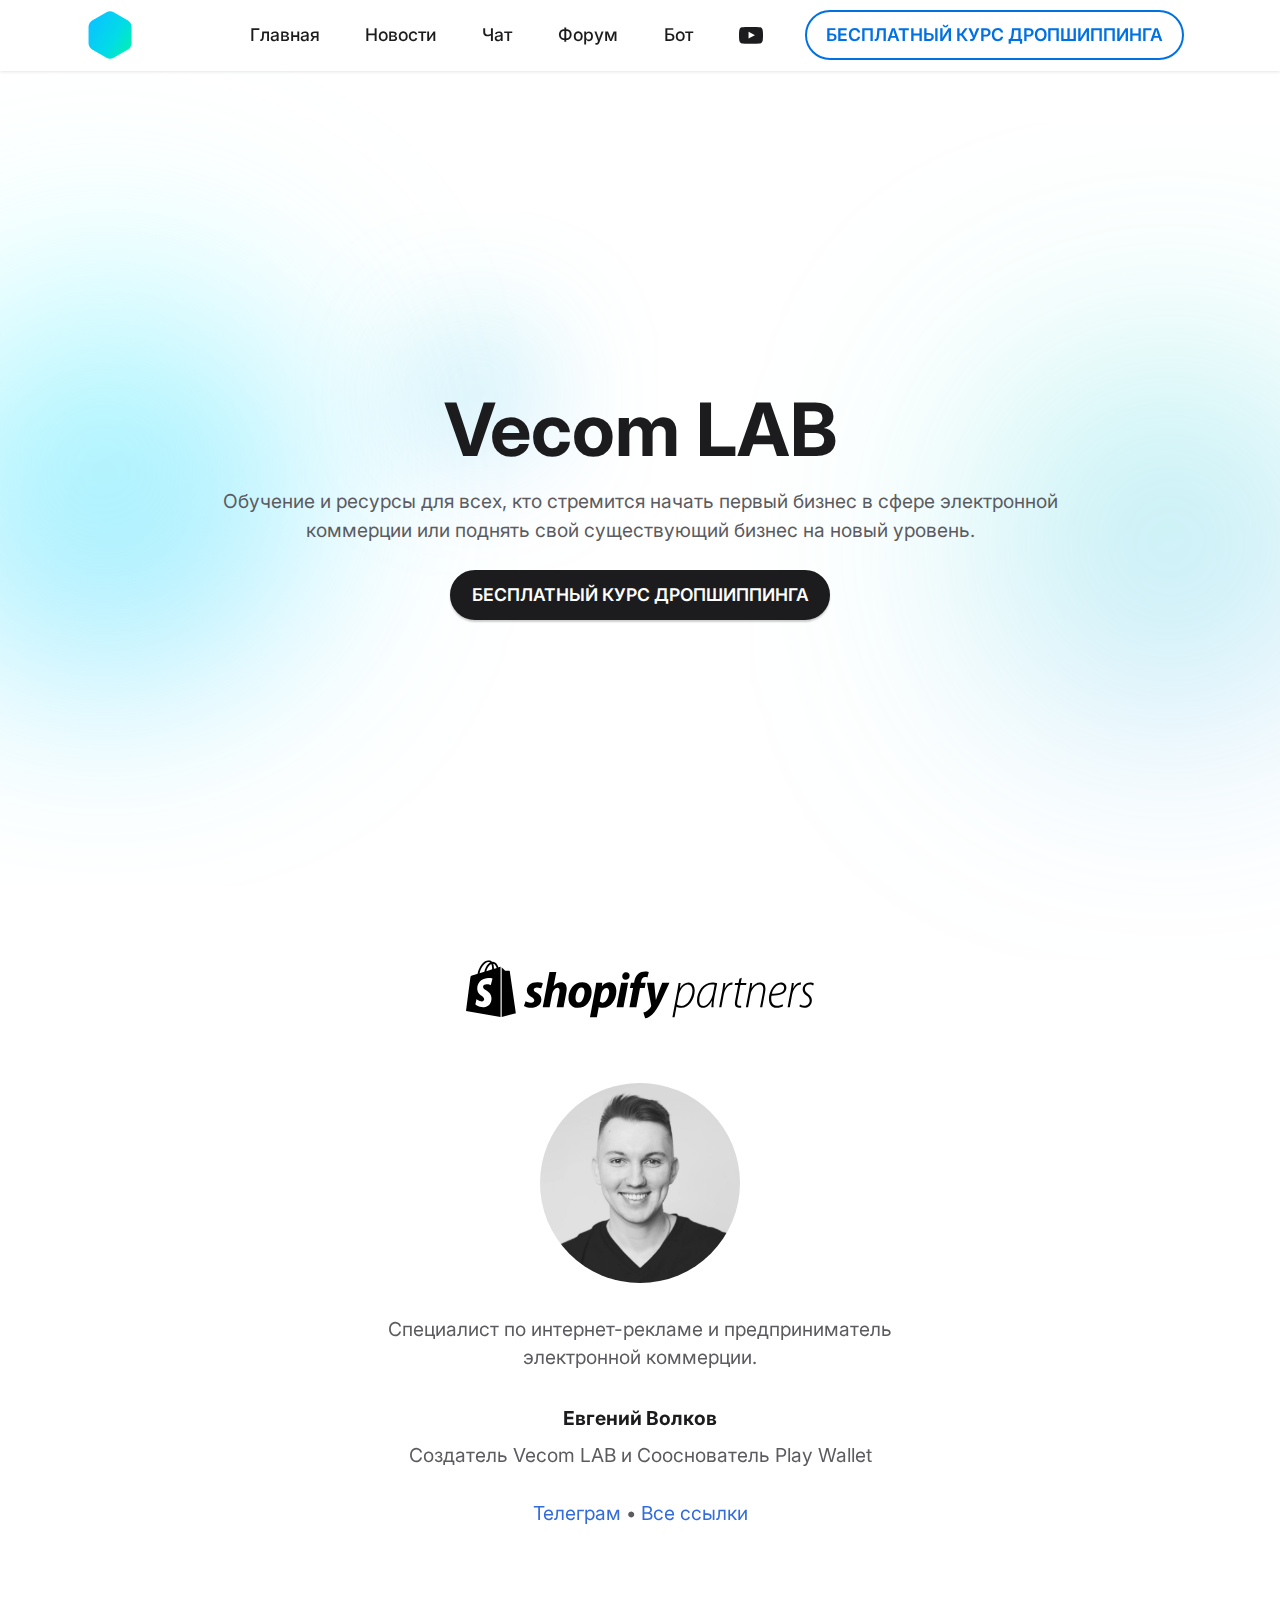
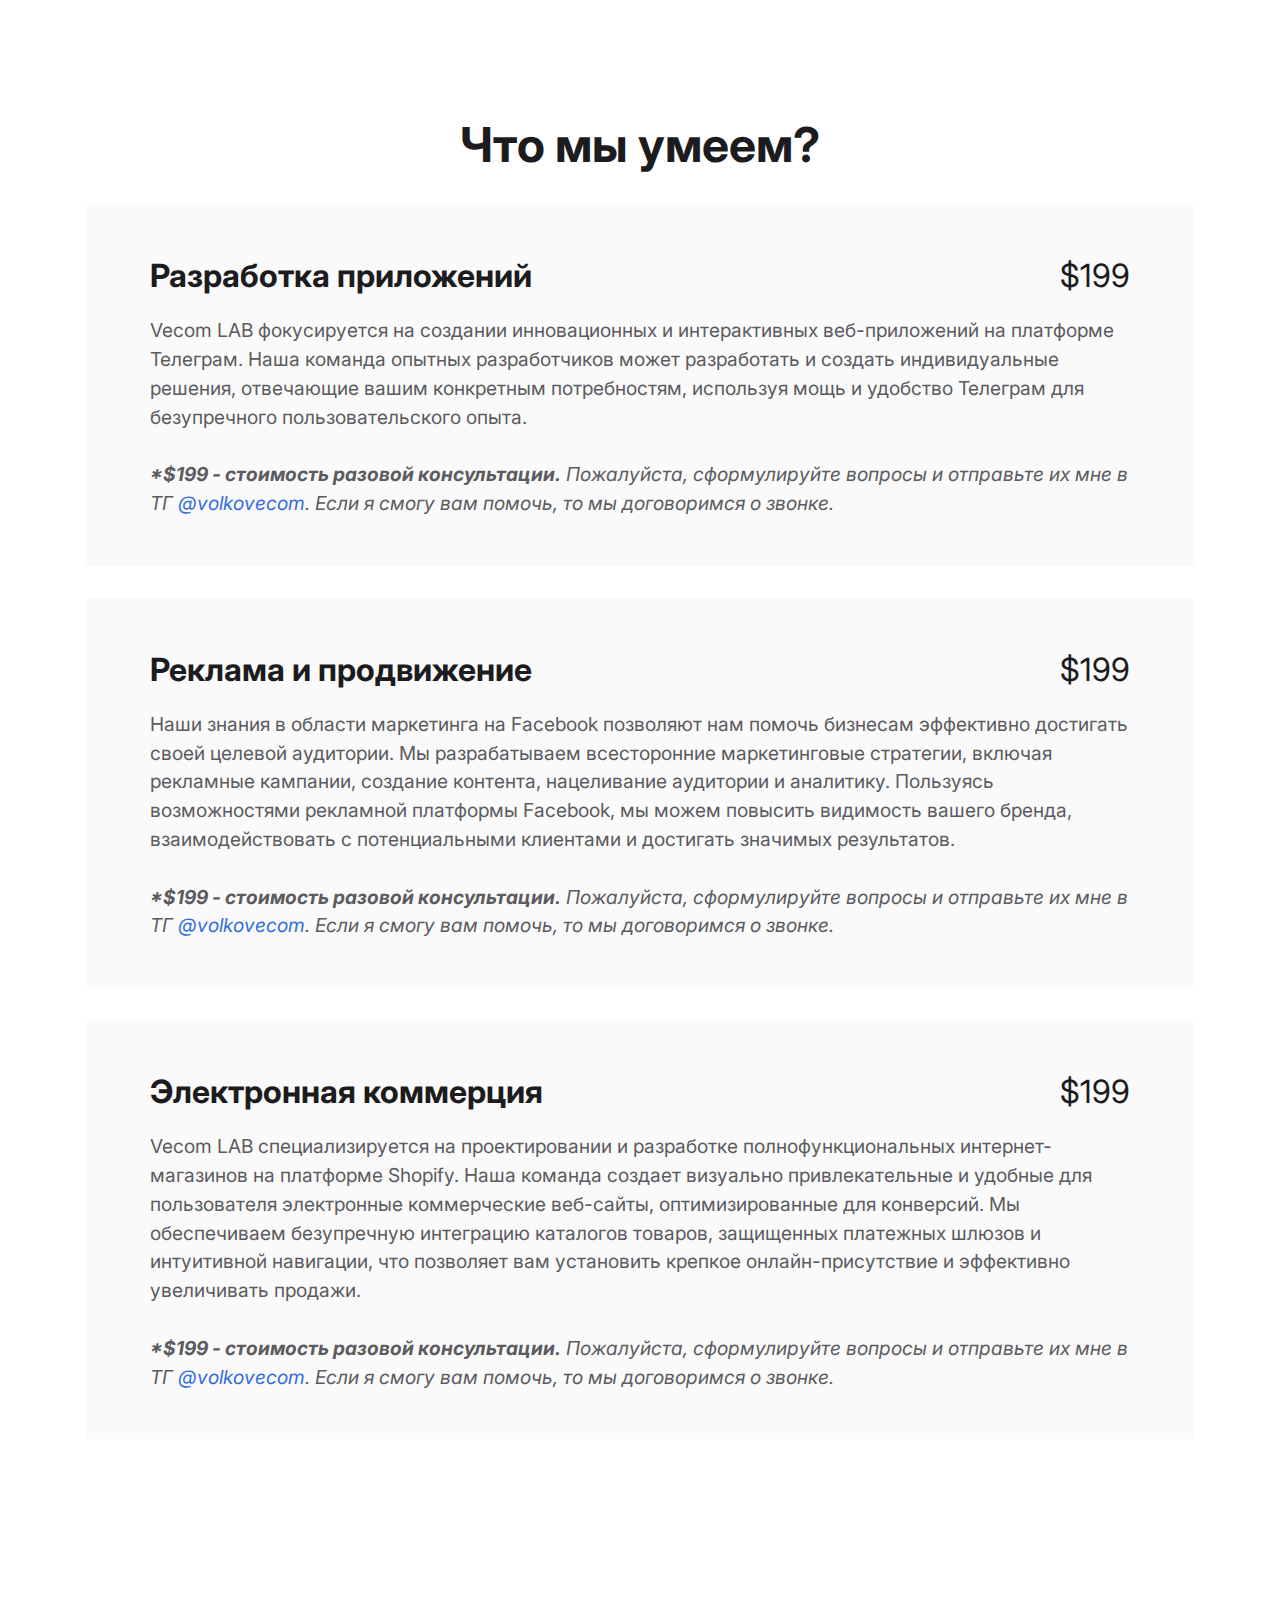
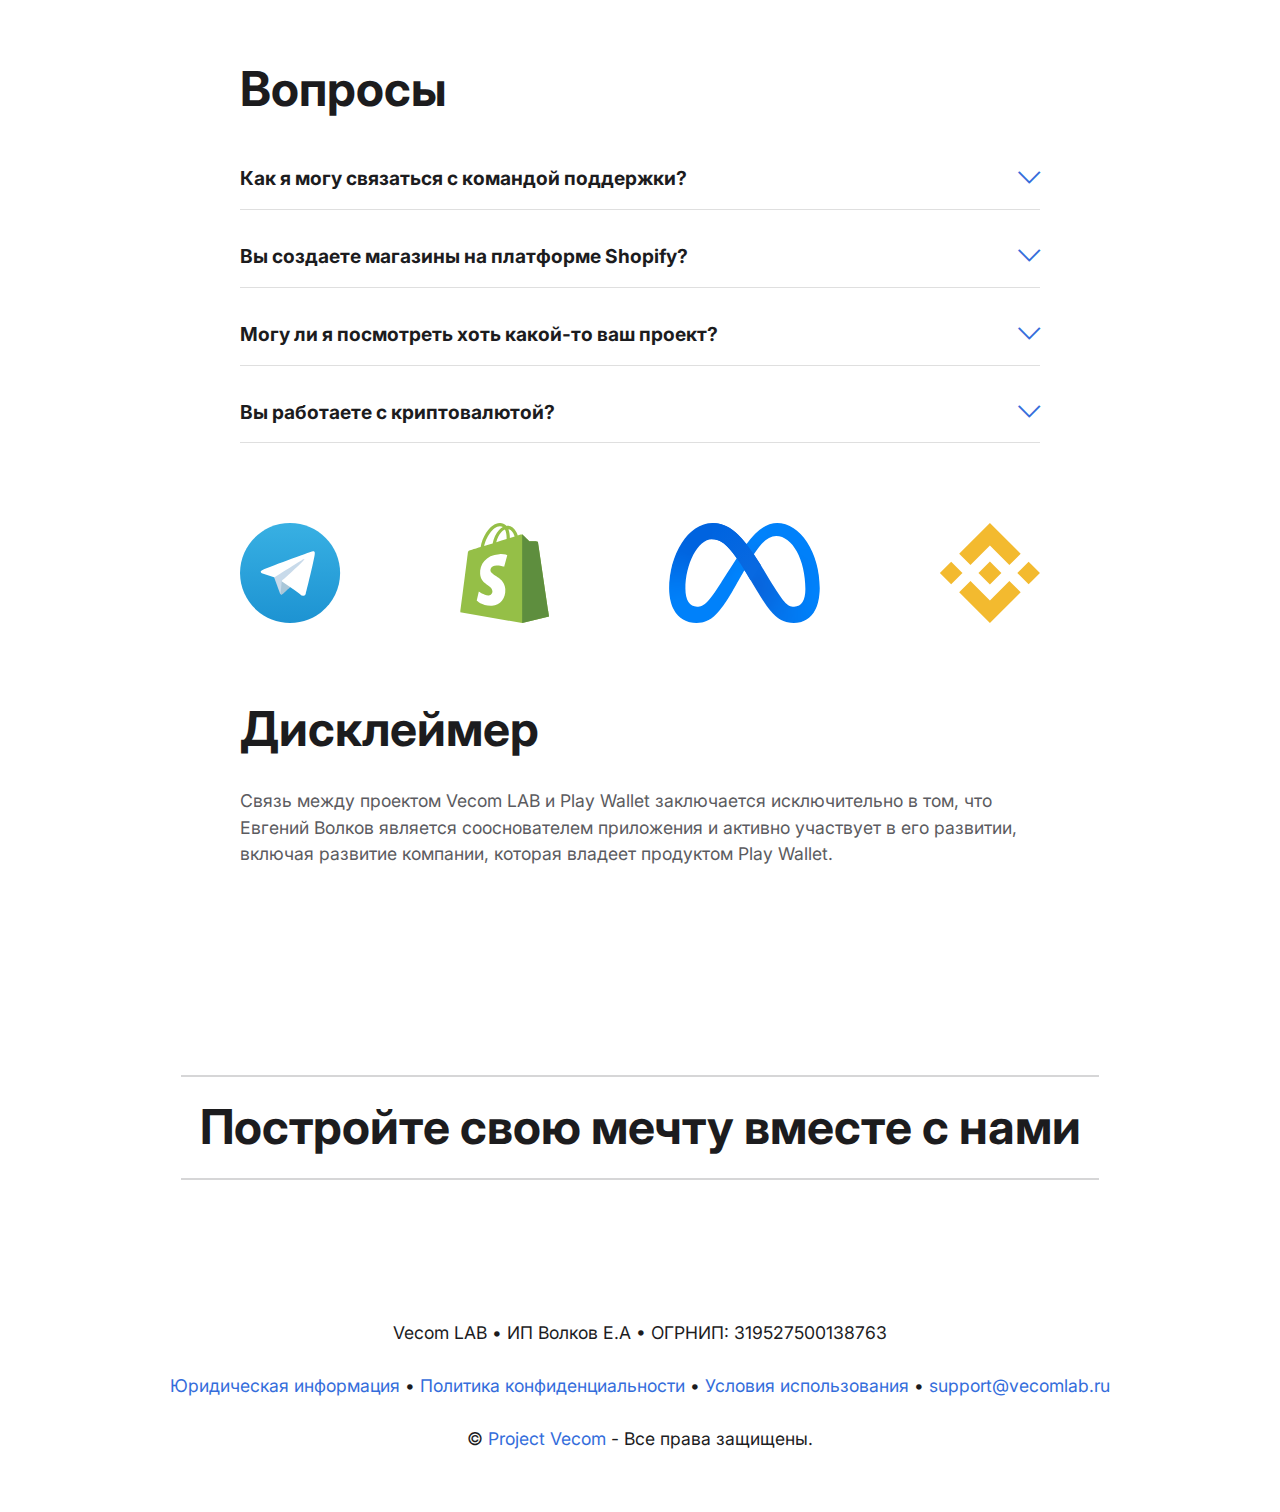
==== commit c245727a: "new site" ====
--- a/index.html
+++ b/index.html
@@ -288,7 +288,7 @@
                                 </div>
                             </div>
                         </div>
-                        <div class="card mb-3">
+                        <!--<div class="card mb-3">
                             <div class="card-header" role="tab" id="headingTwo">
                                 <a role="button" class="collapsed panel-title text-black" data-toggle="collapse" data-bs-toggle="collapse" data-core="" href="#collapse2_20" aria-expanded="false" aria-controls="collapse2">
                                     <h6 class="panel-title-edit mbr-fonts-style mb-0 display-7"><strong>Итак, почему всего $199? Это мошенничество?</strong></h6>
@@ -301,7 +301,7 @@
                                     <p class="mbr-fonts-style panel-text display-7">Отличный вопрос! Это цена за консультацию с <a href="https://t.me/volkovecom" class="text-primary" target="_blank">основателем</a>.<br><br>Это связано с нашим опытом и широким видением в Vecom LAB. Мы не только предлагаем консультации, обучение и небольшую помощь, но также стремимся активно разрабатывать продукты для продавцов электронной коммерции и оптимизировать процессы в различных отраслях.<br><br>Мы с большим интересом относимся к разработке программного обеспечения, маркетингу и развитию электронной коммерции в будущем.<br><br>Кроме этого, нужно оплачивать услуги разработчиков и предлагать высокое качество ресурсов, поддерживать работоспособность сервисов.<br><br>Ваши вопросы могут быть подняты мною на обсуждение с опытными людьми, которые не будут заинтересованы помогать бесплатно.<br><br>Так что нет, это не мошенничество :)</p>
                                 </div>
                             </div>
-                        </div>
+                        </div>-->
                         <div class="card mb-3">
                             <div class="card-header" role="tab" id="headingThree">
                                 <a role="button" class="collapsed panel-title text-black" data-toggle="collapse" data-bs-toggle="collapse" data-core="" href="#collapse3_20" aria-expanded="false" aria-controls="collapse3">
@@ -386,7 +386,7 @@
             <div class="col-md-12 col-lg-8">
                 <h3 class="mbr-section-title mbr-fonts-style mb-4 display-2"><strong>Дисклеймер</strong></h3>
                 
-                <p class="mbr-text mbr-fonts-style display-4">* Этот веб-сайт не является частью веб-сайта Shopify или Shopify Inc, и не имеет поддержки со стороны Shopify.<br><br>* Этот веб-сайт не является частью веб-сайта Facebook или Facebook Inc, и не имеет поддержки со стороны Facebook.<br><br>Я (далее — Евгений Волков) и/или кто-либо из команды (далее — Vecom LAB) не дает вам никаких обещаний, предложений, прогнозов, заявлений или гарантий относительно будущих доходов. Вы признаете и соглашаетесь с тем, что Евгений Волков и/или кто-либо из Vecom LAB не давали вам никаких намеков, гарантий, обещаний, предложений, прогнозов, заявлений и/или гарантий относительно будущих перспектив и/или доходов, и/или о том, что вы заработаете какие-либо деньги, связанные с покупкой продуктов и/или услуг Vecom LAB. Евгений Волков и/или кто-либо из Vecom LAB не разрешали такие прогнозы, обещания или заявления от имени других лиц.<br><br>ВАЖНО: Связь между проектом Vecom LAB и Play Wallet заключается исключительно в том, что Евгений Волков является сооснователем приложения и активно участвует в его развитии, включая развитие компании, которая владеет продуктом Play Wallet.<br></p>
+                <p class="mbr-text mbr-fonts-style display-4">Связь между проектом Vecom LAB и Play Wallet заключается исключительно в том, что Евгений Волков является сооснователем приложения и активно участвует в его развитии, включая развитие компании, которая владеет продуктом Play Wallet.<br></p>
             </div>
         </div>
     </div>
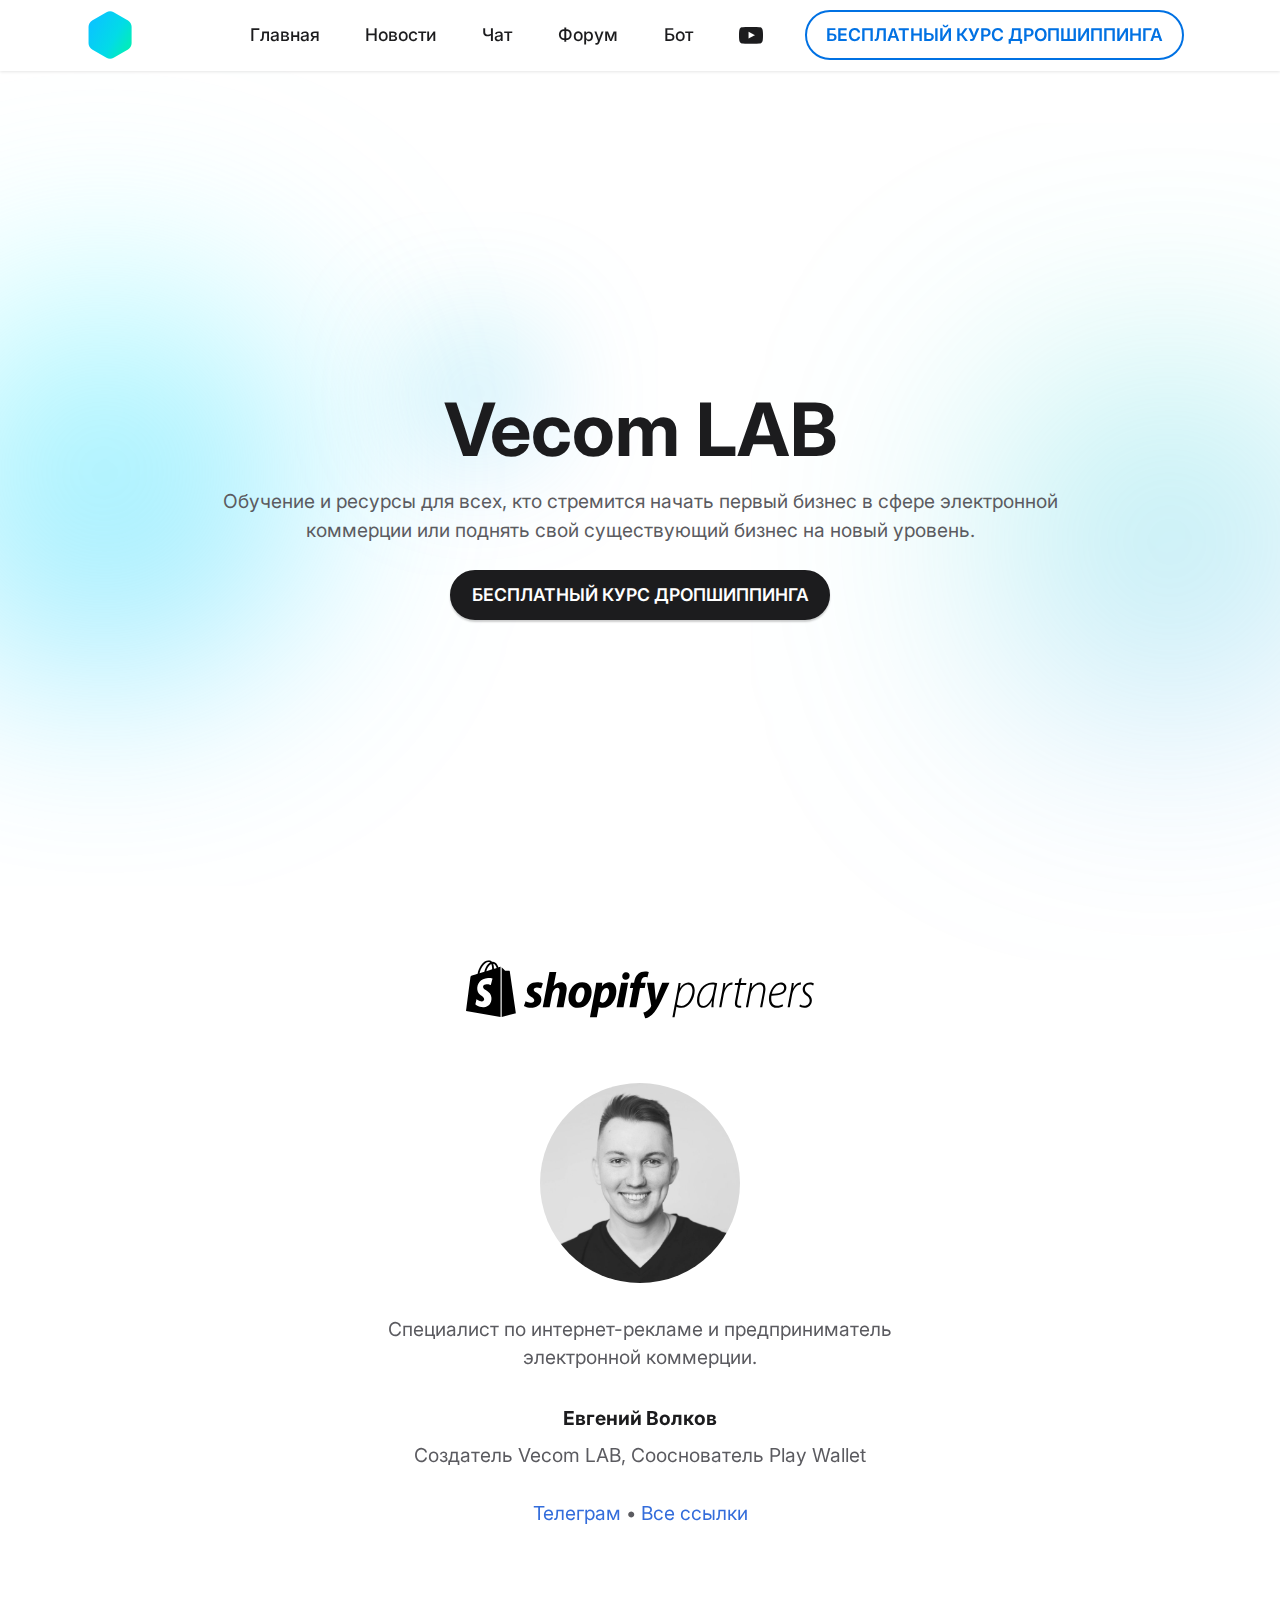
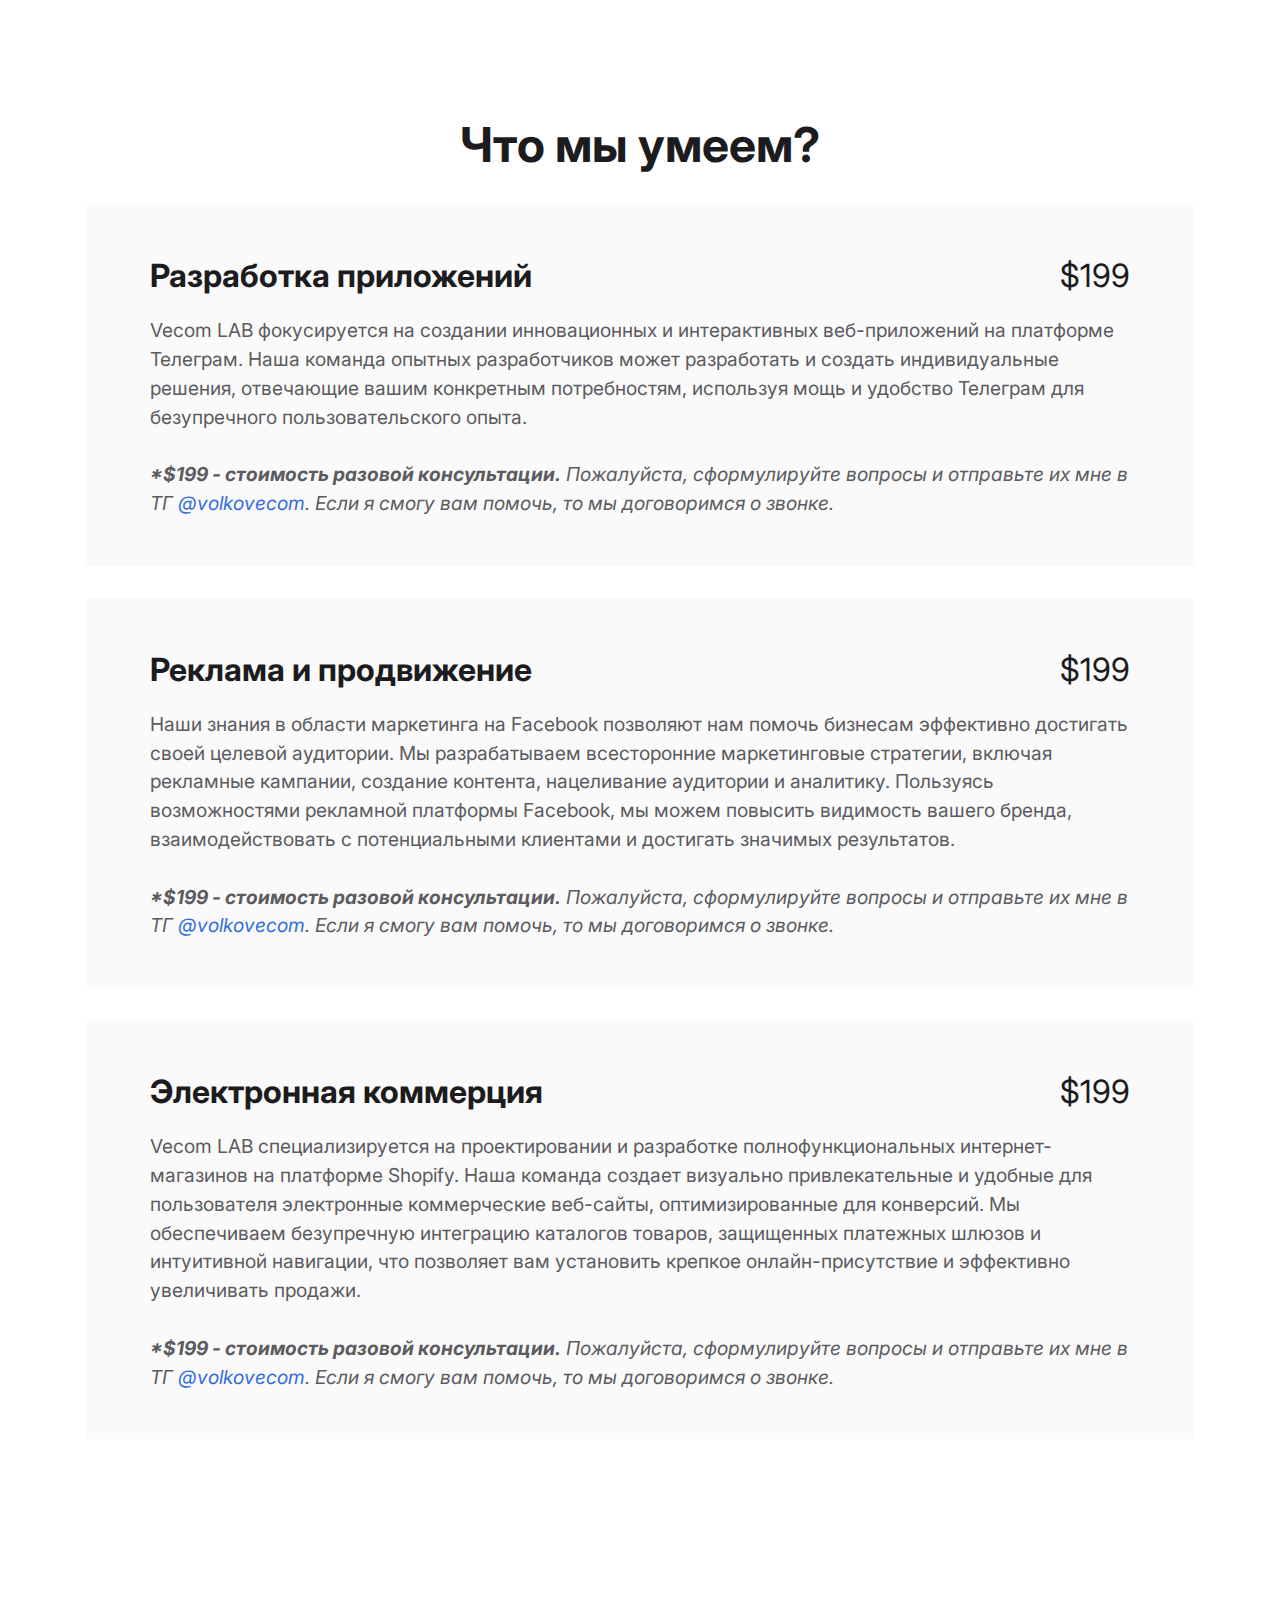
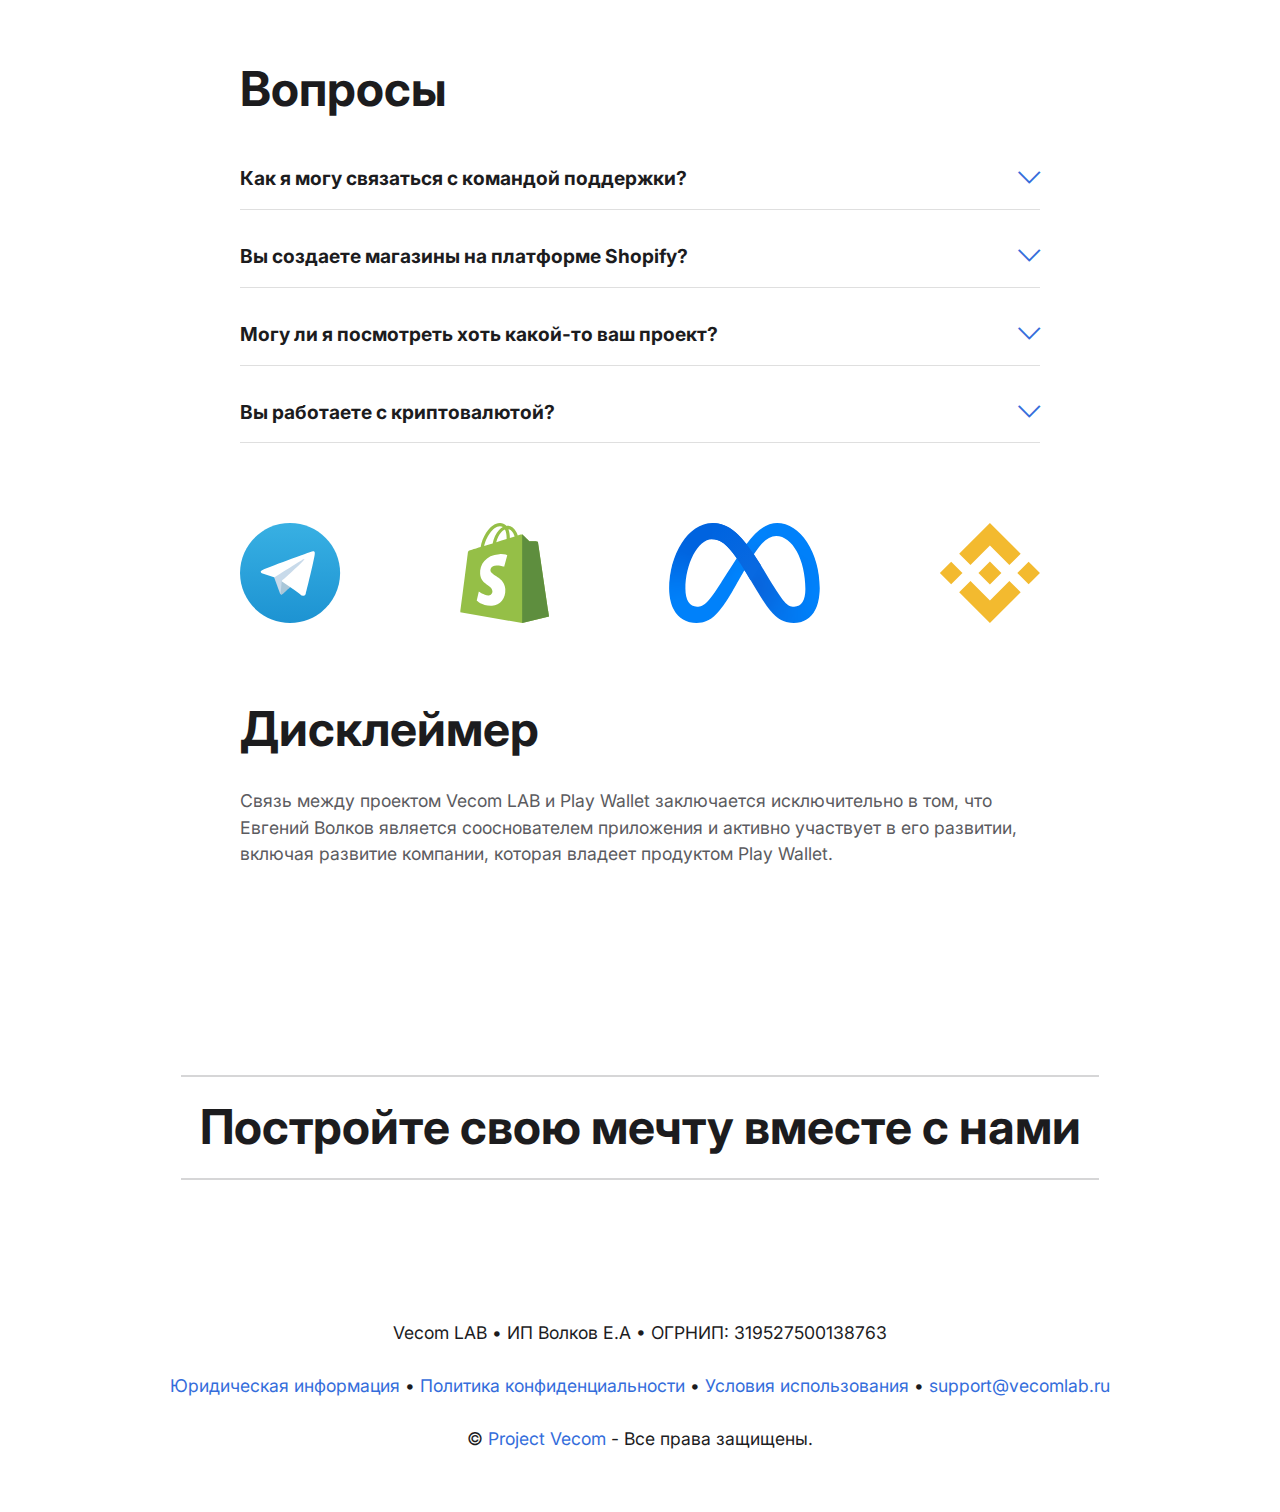
==== commit 8988412b: "new site" ====
--- a/index.html
+++ b/index.html
@@ -166,7 +166,7 @@
                                 <p class="mbr-fonts-style display-7">Специалист по интернет-рекламе и предприниматель электронной коммерции.<br></p>
                             </div>
                             <div class="user_name mbr-fonts-style mb-2 display-7"><strong>Евгений Волков</strong></div>
-                            <div class="user_desk mbr-fonts-style display-7">Создатель Vecom LAB и Сооснователь Play Wallet<br><br><a href="https://t.me/volkovecom" class="text-primary" target="_blank">Телеграм</a> • <a href="https://linktr.ee/volkovecom" class="text-primary" target="_blank">Все ссылки</a></div>
+                            <div class="user_desk mbr-fonts-style display-7">Создатель Vecom LAB, Сооснователь Play Wallet<br><br><a href="https://t.me/volkovecom" class="text-primary" target="_blank">Телеграм</a> • <a href="https://linktr.ee/volkovecom" class="text-primary" target="_blank">Все ссылки</a></div>
                         </div>
                     </div>
                     
@@ -311,7 +311,7 @@
                             </div>
                             <div id="collapse3_20" class="panel-collapse noScroll collapse" role="tabpanel" aria-labelledby="headingThree">
                                 <div class="panel-body">
-                                    <p class="mbr-fonts-style panel-text display-7">Да, мы специализируемся на создании магазинов на платформе Shopify с использованием нашей пошаговой стратегии.<br><br>Все наши магазины разрабатываются с учетом масштабируемости и используют рекламу на Facebook.<br><br>Как партнеры Shopify, мы предлагаем нашим клиентам возможность зарегистрироваться в Shopify по выгодным условиям через <a href="https://shopify.pxf.io/OrrgJW" class="text-primary" target="_blank">нашу реферальную ссылку</a>, которую можно найти на нашем веб-сайте.<br><br>Кроме того, у нас есть подтвержденный бизнес-менеджер на Facebook, что позволяет нам эффективно управлять рекламными кампаниями по всему миру.</p>
+                                    <p class="mbr-fonts-style panel-text display-7">Да, мы специализируемся на создании магазинов на платформе Shopify с использованием нашей пошаговой стратегии. НО! Мы не делаем магазины под ключ.<br><br>Все наши магазины разрабатываются с учетом масштабируемости и используют рекламу на Facebook.<br><br>Как партнеры Shopify, мы предлагаем нашим клиентам возможность зарегистрироваться в Shopify по выгодным условиям через <a href="https://shopify.pxf.io/OrrgJW" class="text-primary" target="_blank">нашу реферальную ссылку</a>, которую можно найти на нашем веб-сайте.<br><br>Кроме того, у нас есть подтвержденный бизнес-менеджер на Facebook, что позволяет нам эффективно управлять рекламными кампаниями по всему миру.</p>
                                 </div>
                             </div>
                         </div>
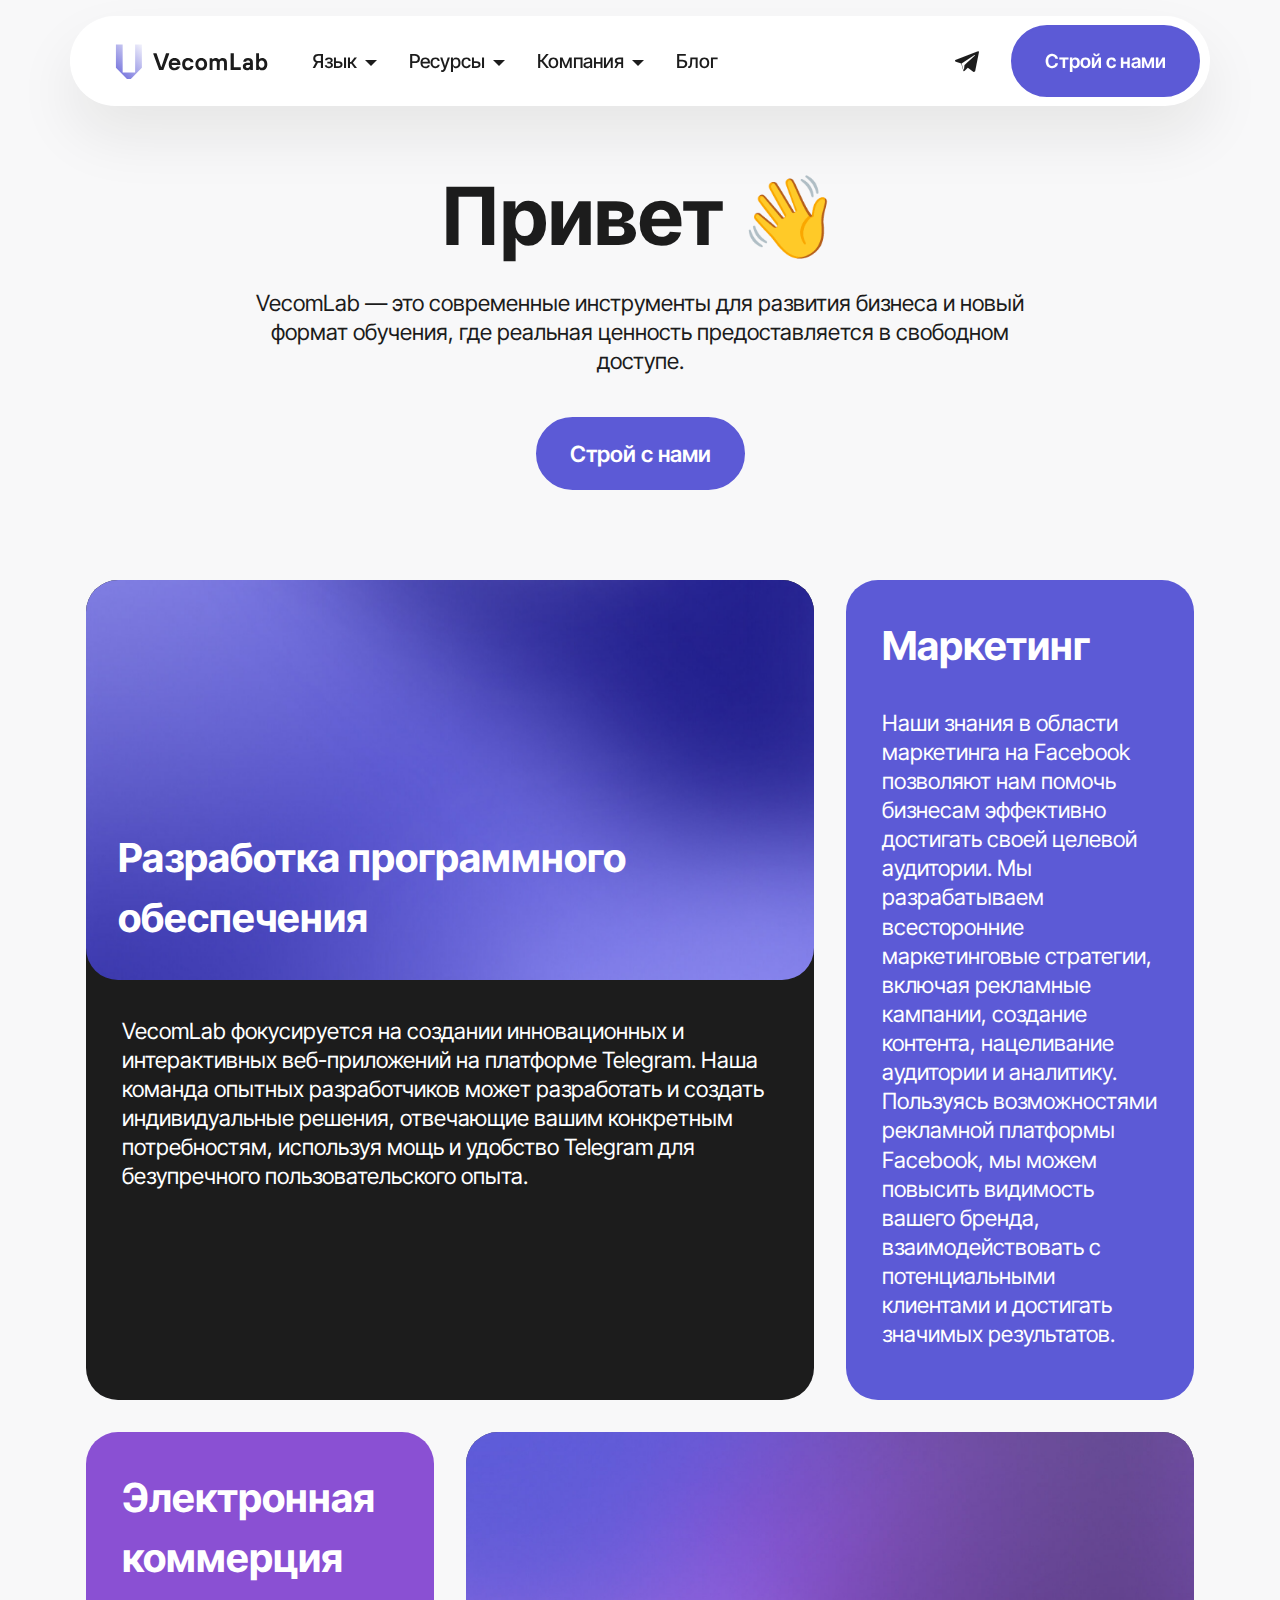
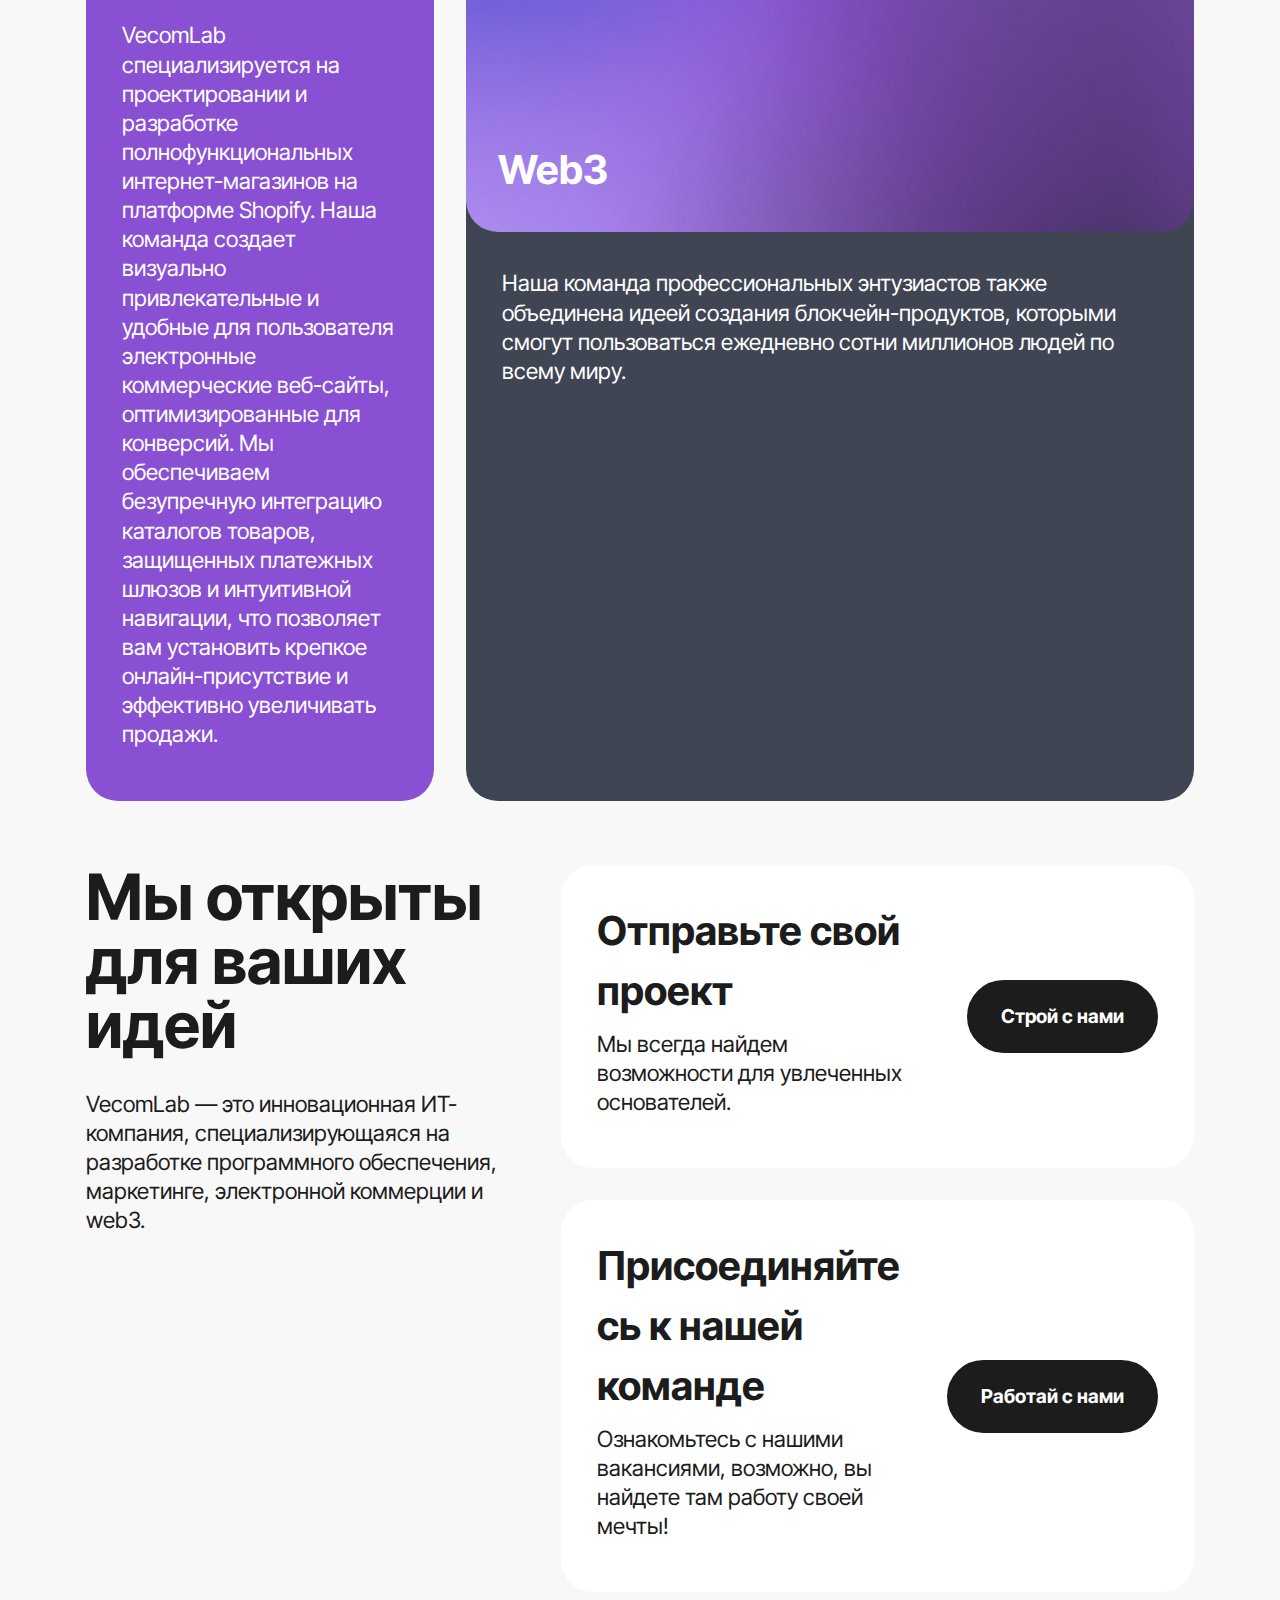
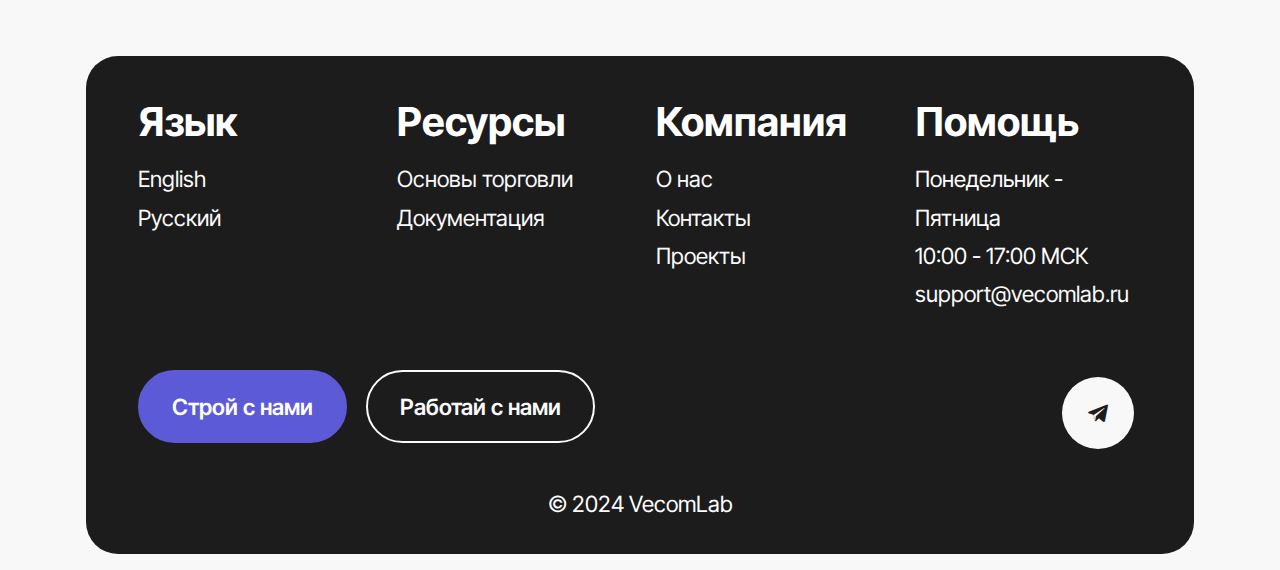
==== commit d6b88b95: "New Site" ====
--- a/index.html
+++ b/index.html
@@ -1,426 +1,282 @@
 <!DOCTYPE html>
 <html  >
-
-<!--<script
-src='//fw-cdn.com/10782494/3564349.js'
-chat='true'>
-</script>-->
-
 <head>
-
-    <!-- Google tag (gtag.js) -->
-    <script async src="https://www.googletagmanager.com/gtag/js?id=G-2W5WLQSLW0"></script>
-    <script>
-    window.dataLayer = window.dataLayer || [];
-    function gtag(){dataLayer.push(arguments);}
-    gtag('js', new Date());
-
-    gtag('config', 'G-2W5WLQSLW0');
-    </script>
-
+  
   <meta charset="UTF-8">
   <meta http-equiv="X-UA-Compatible" content="IE=edge">
-  <meta name="generator" content="Mobirise v5.8.14, mobirise.com">
+  <meta name="generator" content="Mobirise v5.9.6, mobirise.com">
   <meta name="twitter:card" content="summary_large_image"/>
   <meta name="twitter:image:src" content="assets/images/index-meta.png">
   <meta property="og:image" content="assets/images/index-meta.png">
-  <meta name="twitter:title" content="Vecom LAB">
+  <meta name="twitter:title" content="VecomLab">
   <meta name="viewport" content="width=device-width, initial-scale=1, minimum-scale=1">
-  <link rel="icon" href="assets/images/vecomlab-site-ru-favicon.svg" type="image/svg+xml">
-  <link rel="icon" href="assets/images/vecomlab-site-ru-favicon-120-120.svg" type="image/svg+xml">
-  <link rel="icon" href="assets/images/vecomlab-site-ru-favicon-32-32.png" type="image/png">
-  <meta name="description" content="Обучение и ресурсы для всех, кто стремится начать первый бизнес в сфере электронной коммерции, либо поднять уже существующий на новый уровень.">
-  
-  
-  <title>Vecom LAB</title>
-  <link rel="stylesheet" href="assets/web/assets/mobirise-icons2/mobirise2.css">
-  <link rel="stylesheet" href="assets/web/assets/mobirise-icons/mobirise-icons.css">
+  <link rel="shortcut icon" href="assets/images/vecom-lab-favicon.png" type="image/x-icon">
+  <meta name="description" content="Современные инструменты для развития бизнеса и новый формат обучения, где реальная ценность предоставляется в свободном доступе.">
+  
+  
+  <title>VecomLab</title>
   <link rel="stylesheet" href="assets/bootstrap/css/bootstrap.min.css">
   <link rel="stylesheet" href="assets/bootstrap/css/bootstrap-grid.min.css">
   <link rel="stylesheet" href="assets/bootstrap/css/bootstrap-reboot.min.css">
   <link rel="stylesheet" href="assets/dropdown/css/style.css">
   <link rel="stylesheet" href="assets/socicon/css/styles.css">
   <link rel="stylesheet" href="assets/theme/css/style.css">
-  <link rel="preload" href="https://fonts.googleapis.com/css?family=Inter:100,200,300,400,500,600,700,800,900&display=swap" as="style" onload="this.onload=null;this.rel='stylesheet'">
-  <noscript><link rel="stylesheet" href="https://fonts.googleapis.com/css?family=Inter:100,200,300,400,500,600,700,800,900&display=swap"></noscript>
+  <link rel="preload" href="https://fonts.googleapis.com/css?family=Inter+Tight:100,200,300,400,500,600,700,800,900,100i,200i,300i,400i,500i,600i,700i,800i,900i&display=swap" as="style" onload="this.onload=null;this.rel='stylesheet'">
+  <noscript><link rel="stylesheet" href="https://fonts.googleapis.com/css?family=Inter+Tight:100,200,300,400,500,600,700,800,900,100i,200i,300i,400i,500i,600i,700i,800i,900i&display=swap"></noscript>
   <link rel="preload" as="style" href="assets/mobirise/css/mbr-additional.css"><link rel="stylesheet" href="assets/mobirise/css/mbr-additional.css" type="text/css">
 
-  <!-- Yandex.Metrika counter -->
-  <script type="text/javascript" >
-    (function(m,e,t,r,i,k,a){m[i]=m[i]||function(){(m[i].a=m[i].a||[]).push(arguments)};
-    m[i].l=1*new Date();
-    for (var j = 0; j < document.scripts.length; j++) {if (document.scripts[j].src === r) { return; }}
-    k=e.createElement(t),a=e.getElementsByTagName(t)[0],k.async=1,k.src=r,a.parentNode.insertBefore(k,a)})
-    (window, document, "script", "https://mc.yandex.ru/metrika/tag.js", "ym");
-
-    ym(94166648, "init", {
-        clickmap:true,
-        trackLinks:true,
-        accurateTrackBounce:true,
-        webvisor:true
-    });
-</script>
-<noscript><div><img src="https://mc.yandex.ru/watch/94166648" style="position:absolute; left:-9999px;" alt="" /></div></noscript>
-<!-- /Yandex.Metrika counter -->
+  
   
   
 </head>
 <body>
   
-  <section data-bs-version="5.1" class="menu menu3 cid-tv5oMEwxL6" once="menu" id="menu3-11">
-    
-    <nav class="navbar navbar-dropdown navbar-fixed-top navbar-expand-lg">
-        <div class="container">
-            <div class="navbar-brand">
-                <span class="navbar-logo">
-                    <a href="/">
-                        <img src="assets/images/vecomlab-site-ru-favicon.svg" alt="Vecom LAB" style="height: 3rem;">
-                    </a>
-                </span>
-                
+  <section data-bs-version="5.1" class="menu menu1 cid-u2ir9203Dv" once="menu" id="menu01-0">
+	
+
+	<nav class="navbar navbar-dropdown navbar-fixed-top navbar-expand-lg">
+		<div class="container">
+			<div class="navbar-brand">
+				<span class="navbar-logo">
+					<a href="/">
+						<img src="assets/images/vecom-lab-slw.svg" alt="VecomLab" style="height: 2.2rem;">
+					</a>
+				</span>
+				
+			</div>
+			<button class="navbar-toggler" type="button" data-toggle="collapse" data-bs-toggle="collapse" data-target="#navbarSupportedContent" data-bs-target="#navbarSupportedContent" aria-controls="navbarNavAltMarkup" aria-expanded="false" aria-label="Toggle navigation">
+				<div class="hamburger">
+					<span></span>
+					<span></span>
+					<span></span>
+					<span></span>
+				</div>
+			</button>
+			<div class="collapse navbar-collapse" id="navbarSupportedContent">
+				<ul class="navbar-nav nav-dropdown" data-app-modern-menu="true"><li class="nav-item dropdown">
+						<a class="nav-link link dropdown-toggle text-info display-4" href="/" aria-expanded="false" data-toggle="dropdown-submenu" data-bs-toggle="dropdown" data-bs-auto-close="outside">Язык</a><div class="dropdown-menu" aria-labelledby="dropdown-671"><a class="dropdown-item text-info text-primary display-4" href="https://vecomlab.com">English</a><a class="dropdown-item text-info text-primary display-4" href="/">Русский</a></div>
+					</li><li class="nav-item dropdown"><a class="nav-link link dropdown-toggle text-info display-4" href="/" data-toggle="dropdown-submenu" data-bs-toggle="dropdown" data-bs-auto-close="outside" aria-expanded="false">Ресурсы</a><div class="dropdown-menu" aria-labelledby="dropdown-659"><a class="dropdown-item text-info text-primary display-4" href="ecom-foundations.html">Основы торговли</a><a class="dropdown-item text-info text-primary display-4" href="https://docs.vecomlab.com/v/ru/welcome" target="_blank">Документация</a></div></li><li class="nav-item dropdown"><a class="nav-link link dropdown-toggle text-info display-4" href="/" data-toggle="dropdown-submenu" data-bs-toggle="dropdown" data-bs-auto-close="outside" aria-expanded="false">Компания</a><div class="dropdown-menu" aria-labelledby="dropdown-532"><a class="dropdown-item text-info display-4" href="/#about">О нас</a><a class="dropdown-item text-info display-4" href="/#contact">Контакты</a><a class="dropdown-item text-info text-primary display-4" href="https://projects.vecomlab.com/v/rus/" target="_blank">Проекты</a></div></li><li class="nav-item"><a class="nav-link link text-info show text-primary display-4" href="https://vc.ru/u/2197033-vecomlab" target="_blank">Блог</a></li></ul>
+				<div class="icons-menu">
+					<a class="iconfont-wrapper" href="https://t.me/vecomlab" target="_blank">
+						<span class="p-2 mbr-iconfont socicon-telegram socicon"></span>
+					</a>
+					
+					
+					
+				</div>
+				<div class="navbar-buttons mbr-section-btn"><a class="btn btn-primary display-4" href="mailto:support@vecomlab.ru"> Строй с нами</a></div>
+			</div>
+		</div>
+	</nav>
+</section>
+
+<section data-bs-version="5.1" class="header13 cid-u2uUC0Mvnt" id="header13-i">
+  
+
+  
+  
+
+  <div class="align-center container">
+    <div class="row justify-content-center">
+      <div class="col-md-12 mb-5 content-head">
+        <h1 class="mbr-section-title mbr-fonts-style mb-4 display-1"><strong>Привет 👋</strong></h1>
+        <p class="mbr-text mbr-fonts-style mb-4 display-7">VecomLab — это современные инструменты для развития бизнеса и новый формат обучения, где реальная ценность предоставляется в свободном доступе.</p>
+        <div class="mbr-section-btn mt-4"><a class="btn btn-primary display-7" href="mailto:support@vecomlab.ru">Строй с нами</a></div>
+      </div>
+    </div>
+
+    <div class="row justify-content-center">
+      
+    </div>
+  </div>
+</section>
+
+<section data-bs-version="5.1" class="features9 cid-u2izFr2Ic4" id="about">
+	
+
+	
+	
+	<div class="container">
+		<div class="row justify-content-center">
+			
+			<div class="col-sm-6 col-md-12 col-lg-8 card">
+				<div class="card-wrap card1">
+					<div class="image-wrap">
+						<img src="assets/images/vecom-lab-gradient-software-development.jpg" alt="VecomLab Software Development">
+						<div class="title-row display-7">
+							<h5 class="card-title1 mbr-fonts-style align-left m-0 display-5"><strong>Разработка программного обеспечения</strong></h5>
+						</div>
+					</div>
+					<div class="content-wrap">
+						
+						<p class="card-text1 mbr-fonts-style align-left display-7">
+							VecomLab фокусируется на создании инновационных и интерактивных веб-приложений на платформе Telegram. Наша команда опытных разработчиков может разработать и создать индивидуальные решения, отвечающие вашим конкретным потребностям, используя мощь и удобство Telegram для безупречного пользовательского опыта.
+						</p>
+						
+					</div>
+				</div>
+			</div>
+
+			<div class="col-sm-6 col-md-12 col-lg-4 card">
+				<div class="card-wrap card2">
+					<div class="content-wrap">
+						<h5 class="card-title2 mbr-fonts-style align-left pb-4 display-5"><strong>Маркетинг</strong></h5>
+						
+						<p class="card-text2 mbr-fonts-style align-left display-7">
+							Наши знания в области маркетинга на Facebook позволяют нам помочь бизнесам эффективно достигать своей целевой аудитории. Мы разрабатываем всесторонние маркетинговые стратегии, включая рекламные кампании, создание контента, нацеливание аудитории и аналитику. Пользуясь возможностями рекламной платформы Facebook, мы можем повысить видимость вашего бренда, взаимодействовать с потенциальными клиентами и достигать значимых результатов.<br>
+						</p>
+						
+					</div>
+				</div>
+			</div>
+			<div class="col-sm-6 col-md-12 col-lg-4 card">
+				<div class="card-wrap card3">
+					<div class="content-wrap">
+						<h5 class="card-title3 mbr-fonts-style align-left pb-4 display-5"><strong>Электронная коммерция</strong></h5>
+						
+						<p class="card-text3 mbr-fonts-style align-left display-7">
+							VecomLab специализируется на проектировании и разработке полнофункциональных интернет-магазинов на платформе Shopify. Наша команда создает визуально привлекательные и удобные для пользователя электронные коммерческие веб-сайты, оптимизированные для конверсий. Мы обеспечиваем безупречную интеграцию каталогов товаров, защищенных платежных шлюзов и интуитивной навигации, что позволяет вам установить крепкое онлайн-присутствие и эффективно увеличивать продажи.
+						</p>
+						
+					</div>
+				</div>
+			</div>
+
+			<div class="col-sm-6 col-md-12 col-lg-8 card">
+				<div class="card-wrap card4">
+					<div class="image-wrap">
+						<img src="assets/images/vecom-lab-gradient-web3.jpg" alt="VecomLab Web3">
+						<div class="title-row display-7">
+							<h5 class="card-title4 mbr-fonts-style align-left m-0 display-5">
+								<strong>Web3</strong>
+							</h5>
+						</div>
+					</div>
+					<div class="content-wrap">
+						
+						<p class="card-text4 mbr-fonts-style align-left display-7">
+							Наша команда профессиональных энтузиастов также объединена идеей создания блокчейн-продуктов, которыми смогут пользоваться ежедневно сотни миллионов людей по всему миру.
+						</p>
+						
+					</div>
+				</div>
+			</div>
+		</div>
+	</div>
+</section>
+
+<section data-bs-version="5.1" class="people01 cid-u2v6PbRK9D" id="contact">
+  
+
+  
+
+  <div class="container">
+    <div class="row">
+      <div class="col-lg-5 mb-5">
+        <h3 class="mbr-section-maintitle mbr-fonts-style mb-4 display-2"><strong>Мы открыты для ваших идей</strong></h3>
+        <p class="mbr-section-maintext mbr-fonts-style mb-4 display-7">
+          VecomLab — это инновационная ИТ-компания, специализирующаяся на разработке программного обеспечения, маркетинге, электронной коммерции и web3.<br>
+        </p>
+
+        
+      </div>
+
+      <div class="col-lg-7">
+        <div class="item features-without-image">
+          <div class="item-wrapper">
+            <div class="row align-items-center">
+              <div class="col-md-7">
+                <div class="align-left">
+                  <h3 class="mbr-section-title mbr-fonts-style mb-2 display-5"><strong>Отправьте свой проект</strong></h3>
+                  <h4 class="mbr-section-subtitle mbr-fonts-style mb-3 display-7">Мы всегда найдем возможности для увлеченных основателей.</h4>
+                  
+                </div>
+              </div>
+
+              <div class="col-md-5">
+                <div class="mbr-section-btn align-right"><a class="btn btn-info display-4" href="mailto:support@vecomlab.ru"><strong>Строй с нами</strong></a></div>
+              </div>
             </div>
-            <button class="navbar-toggler" type="button" data-toggle="collapse" data-bs-toggle="collapse" data-target="#navbarSupportedContent" data-bs-target="#navbarSupportedContent" aria-controls="navbarNavAltMarkup" aria-expanded="false" aria-label="Toggle navigation">
-                <div class="hamburger">
-                    <span></span>
-                    <span></span>
-                    <span></span>
-                    <span></span>
+          </div>
+        </div>
+        <div class="item features-without-image">
+          <div class="item-wrapper">
+            <div class="row align-items-center">
+              <div class="col-md-7">
+                <div class="align-left">
+                  <h3 class="mbr-section-title mbr-fonts-style mb-2 display-5"><strong>Присоединяйтесь к нашей команде</strong></h3>
+                  <h4 class="mbr-section-subtitle mbr-fonts-style mb-3 display-7">Ознакомьтесь с нашими вакансиями, возможно, вы найдете там работу своей мечты!</h4>
+                  
                 </div>
-            </button>
-            <div class="collapse navbar-collapse" id="navbarSupportedContent">
-                <ul class="navbar-nav nav-dropdown" data-app-modern-menu="true"><li class="nav-item"><a class="nav-link link text-danger text-primary display-4" href="/">Главная</a></li><li class="nav-item"><a class="nav-link link text-danger text-primary display-4" href="https://t.me/vecomlab" target="_blank">Новости</a></li>
-                    <li class="nav-item"><a class="nav-link link text-danger text-primary display-4" href="https://t.me/vecomlab_chat" target="_blank">Чат</a></li>
-                    <li class="nav-item"><a class="nav-link link text-danger text-primary display-4" href="https://t.me/vecomlab_forum" target="_blank">Форум</a></li><li class="nav-item"><a class="nav-link link text-danger text-primary display-4" href="https://t.me/vecomlab_bot" target="_blank">Бот</a></li></ul>
-                <div class="icons-menu">
-                    <a class="iconfont-wrapper" href="https://www.youtube.com/@volkovecom" target="_blank">
-                        <span class="p-2 mbr-iconfont socicon-youtube socicon" style="color: rgb(28, 28, 30); fill: rgb(28, 28, 30);"></span>
-                    </a>
-                    
-                    
-                    
-                </div>
-                <div class="navbar-buttons mbr-section-btn"><a class="btn btn-warning-outline display-4" href="/ecom-foundations">БЕСПЛАТНЫЙ КУРС ДРОПШИППИНГА</a></div>
+              </div>
+
+              <div class="col-md-5">
+                <div class="mbr-section-btn align-right"><a class="btn btn-info display-4" href="https://team.vecomlab.com/v/cis/" target="_blank"><strong>Работай с нами</strong></a></div>
+              </div>
             </div>
+          </div>
         </div>
-    </nav>
-</section>
-
-<section data-bs-version="5.1" class="header18 cid-tar403iEK6 mbr-fullscreen" id="header18-k">
-
-    
-
-    
-    <div class="mbr-overlay" style="opacity: 0; background-color: rgb(68, 121, 217);"></div>
-
-    <div class="align-center container">
-        <div class="row justify-content-center">
-            <div class="col-12 col-lg-10">
-                <h1 class="mbr-section-title mbr-fonts-style mbr-white mb-3 display-1"><strong>Vecom LAB</strong></h1>
-                
-                <p class="mbr-text mbr-fonts-style mbr-white display-7">Обучение и ресурсы для всех, кто стремится начать первый бизнес в сфере электронной коммерции или поднять свой существующий бизнес на новый уровень.</p>
-                <div class="mbr-section-btn mt-3"><a class="btn btn-danger display-4" href="/ecom-foundations">БЕСПЛАТНЫЙ КУРС ДРОПШИППИНГА</a></div>
-            </div>
-        </div>
+        
+      </div>
     </div>
-</section>
-
-<section data-bs-version="5.1" class="image3 cid-tIw3SbFKpI" id="image3-1n">
-    
-
-    
-    
-
-    <div class="container">
-        <div class="row justify-content-center">
-            <div class="col-12 col-lg-4">
-                <div class="image-wrapper">
-                    <a href="https://shopify.pxf.io/OrrgJW" target="_blank"><img src="assets/images/shopify-partners.svg" alt="Shopify Partners"></a>
-                    
-                </div>
-            </div>
-        </div>
-    </div>
-</section>
-
-<section data-bs-version="5.1" class="people5 mbr-embla cid-tIv9Z9xUlY" id="people5-1l">
-
-    
-
-    
-    
-
-    <div class="position-relative text-center">
-        
-
-        <div class="embla" data-skip-snaps="true" data-align="center" data-auto-play-interval="5">
-            <div class="embla__viewport container-fluid">
-                <div class="embla__container">
-                    <div class="embla__slide slider-image item active" style="margin-left: 0rem; margin-right: 0rem;">
-                        <div class="user">
-                            <div class="user_image">
-                                <div class="item-wrapper position-relative">
-                                    
-                                <a href="https://t.me/volkovecom" target="true"></a><a href="https://t.me/volkovecom" target="false"></a><a href="https://t.me/volkovecom" target="false"></a><a href="https://t.me/volkovecom" target="false"></a><a href="https://t.me/volkovecom"><img src="assets/images/volkovecom-640x640.jpg" alt="Евгений Волков — Создатель Vecom LAB и Сооснователь Play Wallet"></a></div>
-                            </div>
-                            <div class="user_text mb-4">
-                                <p class="mbr-fonts-style display-7">Специалист по интернет-рекламе и предприниматель электронной коммерции.<br></p>
-                            </div>
-                            <div class="user_name mbr-fonts-style mb-2 display-7"><strong>Евгений Волков</strong></div>
-                            <div class="user_desk mbr-fonts-style display-7">Создатель Vecom LAB, Сооснователь Play Wallet<br><br><a href="https://t.me/volkovecom" class="text-primary" target="_blank">Телеграм</a> • <a href="https://linktr.ee/volkovecom" class="text-primary" target="_blank">Все ссылки</a></div>
-                        </div>
-                    </div>
-                    
-                    
-                </div>
-            </div>
-            <button class="embla__button embla__button--prev">
-                <span class="mobi-mbri mobi-mbri-arrow-prev mbr-iconfont" aria-hidden="true"></span>
-                <span class="sr-only visually-hidden visually-hidden">Previous</span>
-            </button>
-            <button class="embla__button embla__button--next">
-                <span class="mobi-mbri mobi-mbri-arrow-next mbr-iconfont" aria-hidden="true"></span>
-                <span class="sr-only visually-hidden visually-hidden">Next</span>
-            </button>
-        </div>
-    </div>
-</section>
-
-<section data-bs-version="5.1" class="features9 cid-tIugpYaYqW" id="features10-1g">
-    <!---->
-    
-
-    
-    
-    <div class="container">
-        <div class="mbr-section-head">
-            <h3 class="mbr-section-title mbr-fonts-style mb-0 display-2"><strong>Что мы умеем?</strong></h3>
-            
-        </div>
-        <div class="row mt-4">
-            <div class="card col-12">
-                <div class="card-wrapper">
-                    <div class="top-line row">
-                        <div class="col">
-                            <h4 class="card-title mbr-fonts-style display-5"><strong>Разработка приложений</strong></h4>
-                        </div>
-                        <div class="col-auto">
-                            <p class="price mbr-fonts-style display-5">$199</p>
-                        </div>
-                    </div>
-                    <div class="bottom-line">
-                        <p class="mbr-text mbr-fonts-style display-7">Vecom LAB фокусируется на создании инновационных и интерактивных веб-приложений на платформе Телеграм. Наша команда опытных разработчиков может разработать и создать индивидуальные решения, отвечающие вашим конкретным потребностям, используя мощь и удобство Телеграм для безупречного пользовательского опыта.<br><br><em><strong>*$199 - стоимость разовой консультации.</strong> Пожалуйста, сформулируйте вопросы и отправьте их мне в ТГ <a href="https://t.me/volkovecom" class="text-primary" target="_blank"><i>@volkovecom</i></a>. Если я смогу вам помочь, то мы договоримся о звонке.</em><br></p>
-                    </div>
-                </div>
-            </div>
-            <div class="card col-12">
-                <div class="card-wrapper">
-                    <div class="top-line row">
-                        <div class="col">
-                            <h4 class="card-title mbr-fonts-style display-5"><strong>Реклама и продвижение</strong></h4>
-                        </div>
-                        <div class="col-auto">
-                            <p class="price mbr-fonts-style display-5">$199</p>
-                        </div>
-                    </div>
-                    <div class="bottom-line">
-                        <p class="mbr-text mbr-fonts-style display-7">
-                            Наши знания в области маркетинга на Facebook позволяют нам помочь бизнесам эффективно достигать своей целевой аудитории. Мы разрабатываем всесторонние маркетинговые стратегии, включая рекламные кампании, создание контента, нацеливание аудитории и аналитику. Пользуясь возможностями рекламной платформы Facebook, мы можем повысить видимость вашего бренда, взаимодействовать с потенциальными клиентами и достигать значимых результатов.<br><br><em><strong>*$199 - стоимость разовой консультации.</strong> Пожалуйста, сформулируйте вопросы и отправьте их мне в ТГ <a href="https://t.me/volkovecom" class="text-primary" target="_blank"><i>@volkovecom</i></a>. Если я смогу вам помочь, то мы договоримся о звонке.</em><br>
-                        </p>
-                    </div>
-                </div>
-            </div>
-            <div class="card col-12">
-                <div class="card-wrapper">
-                    <div class="top-line row">
-                        <div class="col">
-                            <h4 class="card-title mbr-fonts-style display-5"><strong>Электронная коммерция</strong></h4>
-                        </div>
-                        <div class="col-auto">
-                            <p class="price mbr-fonts-style display-5">$199</p>
-                        </div>
-                    </div>
-                    <div class="bottom-line">
-                        <p class="mbr-text mbr-fonts-style display-7">Vecom LAB специализируется на проектировании и разработке полнофункциональных интернет-магазинов на платформе Shopify. Наша команда создает визуально привлекательные и удобные для пользователя электронные коммерческие веб-сайты, оптимизированные для конверсий. Мы обеспечиваем безупречную интеграцию каталогов товаров, защищенных платежных шлюзов и интуитивной навигации, что позволяет вам установить крепкое онлайн-присутствие и эффективно увеличивать продажи.<br><br><em><strong>*$199 - стоимость разовой консультации.</strong> Пожалуйста, сформулируйте вопросы и отправьте их мне в ТГ <a href="https://t.me/volkovecom" class="text-primary" target="_blank"><i>@volkovecom</i></a>. Если я смогу вам помочь, то мы договоримся о звонке.</em><br>
-                        </p>
-                    </div>
-                </div>
-            </div>
-            
-            
-            
-            
-            
-            
-            
-            
-            
-        </div>
-    </div>
-</section>
-
-<section data-bs-version="5.1" class="content17 cid-tIu7eHQAua" id="content17-1e">
-
-    
-
-    
-    
-    
-    <div class="container-fluid">
-        
-            <div class="row justify-content-center">
-                <div class="col-12 col-md-8">
-                    <div class="section-head align-center mb-4">
-                        <h3 class="mbr-section-title mb-0 mbr-fonts-style display-2"><strong>Вопросы</strong></h3>
-                        
-                    </div>
-                    
-                    <div id="bootstrap-toggle" class="toggle-panel accordionStyles tab-content">
-                        <div class="card mb-3">
-                            <div class="card-header" role="tab" id="headingOne">
-                                <a role="button" class="collapsed panel-title text-black" data-toggle="collapse" data-bs-toggle="collapse" data-core="" href="#collapse1_20" aria-expanded="false" aria-controls="collapse1">
-                                    <h6 class="panel-title-edit mbr-fonts-style mb-0 display-7"><strong>Как я могу связаться с командой поддержки?</strong></h6>
-                                    <span class="sign mbr-iconfont mbri-arrow-down"></span>
-                                </a>
-                            </div>
-                            <div id="collapse1_20" class="panel-collapse noScroll collapse" role="tabpanel" aria-labelledby="headingOne">
-                                <div class="panel-body">
-                                    <p class="mbr-fonts-style panel-text display-7">Просим направлять все вопросы и запросы, касающиеся работы веб-сайтов и услуг Vecom LAB, нашей команде поддержки по адресу <a href="mailto:support@vecomlab.ru" class="text-primary">support@vecomlab.ru</a>.<br><br>Для сообщения об ошибке в работе веб-сайтов и услуг Vecom LAB, пожалуйста, используйте <a href="https://forms.gle/8oaUXhwKD7Nb8PBe8" class="text-primary" target="_blank">онлайн-форму</a>. При заполнении формы, пожалуйста, убедитесь, что ваш адрес электронной почты введен правильно, так как в противном случае мы не сможем связаться с вами.<br><br>Желаем вам отличного дня!</p>
-                                </div>
-                            </div>
-                        </div>
-                        <!--<div class="card mb-3">
-                            <div class="card-header" role="tab" id="headingTwo">
-                                <a role="button" class="collapsed panel-title text-black" data-toggle="collapse" data-bs-toggle="collapse" data-core="" href="#collapse2_20" aria-expanded="false" aria-controls="collapse2">
-                                    <h6 class="panel-title-edit mbr-fonts-style mb-0 display-7"><strong>Итак, почему всего $199? Это мошенничество?</strong></h6>
-                                    <span class="sign mbr-iconfont mbri-arrow-down"></span>
-                                </a>
-
-                            </div>
-                            <div id="collapse2_20" class="panel-collapse noScroll collapse" role="tabpanel" aria-labelledby="headingTwo">
-                                <div class="panel-body">
-                                    <p class="mbr-fonts-style panel-text display-7">Отличный вопрос! Это цена за консультацию с <a href="https://t.me/volkovecom" class="text-primary" target="_blank">основателем</a>.<br><br>Это связано с нашим опытом и широким видением в Vecom LAB. Мы не только предлагаем консультации, обучение и небольшую помощь, но также стремимся активно разрабатывать продукты для продавцов электронной коммерции и оптимизировать процессы в различных отраслях.<br><br>Мы с большим интересом относимся к разработке программного обеспечения, маркетингу и развитию электронной коммерции в будущем.<br><br>Кроме этого, нужно оплачивать услуги разработчиков и предлагать высокое качество ресурсов, поддерживать работоспособность сервисов.<br><br>Ваши вопросы могут быть подняты мною на обсуждение с опытными людьми, которые не будут заинтересованы помогать бесплатно.<br><br>Так что нет, это не мошенничество :)</p>
-                                </div>
-                            </div>
-                        </div>-->
-                        <div class="card mb-3">
-                            <div class="card-header" role="tab" id="headingThree">
-                                <a role="button" class="collapsed panel-title text-black" data-toggle="collapse" data-bs-toggle="collapse" data-core="" href="#collapse3_20" aria-expanded="false" aria-controls="collapse3">
-                                    <h6 class="panel-title-edit mbr-fonts-style mb-0 display-7"><strong>Вы создаете магазины на платформе Shopify?</strong></h6>
-                                    <span class="sign mbr-iconfont mbri-arrow-down"></span>
-                                </a>
-                            </div>
-                            <div id="collapse3_20" class="panel-collapse noScroll collapse" role="tabpanel" aria-labelledby="headingThree">
-                                <div class="panel-body">
-                                    <p class="mbr-fonts-style panel-text display-7">Да, мы специализируемся на создании магазинов на платформе Shopify с использованием нашей пошаговой стратегии. НО! Мы не делаем магазины под ключ.<br><br>Все наши магазины разрабатываются с учетом масштабируемости и используют рекламу на Facebook.<br><br>Как партнеры Shopify, мы предлагаем нашим клиентам возможность зарегистрироваться в Shopify по выгодным условиям через <a href="https://shopify.pxf.io/OrrgJW" class="text-primary" target="_blank">нашу реферальную ссылку</a>, которую можно найти на нашем веб-сайте.<br><br>Кроме того, у нас есть подтвержденный бизнес-менеджер на Facebook, что позволяет нам эффективно управлять рекламными кампаниями по всему миру.</p>
-                                </div>
-                            </div>
-                        </div>
-                        <div class="card mb-3">
-                            <div class="card-header" role="tab" id="headingThree">
-                                <a role="button" class="collapsed panel-title text-black" data-toggle="collapse" data-bs-toggle="collapse" data-core="" href="#collapse4_20" aria-expanded="false" aria-controls="collapse4">
-                                    <h6 class="panel-title-edit mbr-fonts-style mb-0 display-7"><strong>Могу ли я посмотреть хоть какой-то ваш проект?</strong></h6>
-                                    <span class="sign mbr-iconfont mbri-arrow-down"></span>
-                                </a>
-                            </div>
-                            <div id="collapse4_20" class="panel-collapse noScroll collapse" role="tabpanel" aria-labelledby="headingThree">
-                                <div class="panel-body">
-                                    <p class="mbr-fonts-style panel-text display-7">
-                                       Да, в данный момент мы активно разрабатываем веб-приложение на платформе Telegram (<a href="https://t.me/playwalletbot" class="text-primary" target="_blank">@playwalletbot</a>). Я, Евгений Волков - основатель Vecom LAB, являюсь сооснователем сервиса Play Wallet и стремлюсь привлечь больше внимания всеми доступными способами. В проекте задействована сильная команда разработчиков. Мы открыты для инвестиций и сотрудничества. Буду рад услышать о ваших идеях!<br><br>Наше приложение предназначено для игроков со всего мира и позволяет им приобретать цифровые услуги, товары и пополнять балансы на своих любимых платформах, таких как Steam, Epic Games и другие.<br><br>В настоящее время основным способом оплаты является криптовалюта, но у нас также есть планы внедрить другие методы оплаты, включая платежи с использованием банковских карт.<br><br>Это увлекательный опыт, и мы рады поделиться им с вами!</p>
-                                </div>
-                            </div>
-                        </div>
-                        <div class="card mb-3">
-                            <div class="card-header" role="tab" id="headingThree">
-                                <a role="button" class="collapsed panel-title text-black" data-toggle="collapse" data-bs-toggle="collapse" data-core="" href="#collapse5_20" aria-expanded="false" aria-controls="collapse5">
-                                   <h6 class="panel-title-edit mbr-fonts-style mb-0 display-7"><strong>Вы работаете с криптовалютой?</strong></h6>
-                                        <span class="mbr-iconfont mobi-mbri-arrow-down mobi-mbri"></span>
-                                </a>
-                            </div>
-                            <div id="collapse5_20" class="panel-collapse noScroll collapse" role="tabpanel" aria-labelledby="headingThree">
-                                <div class="panel-body">
-                                    <p class="mbr-fonts-style panel-text display-7">Да, у нас есть партнерское соглашение с Binance Pay, что позволяет нам принимать платежи в криптовалюте от наших клиентов. Это абсолютно законно, так как у нас есть подписанное соглашение.<br><br>Однако процесс не является простым и быстрым. Для использования Binance Pay вам потребуется зарегистрировать корпоративный аккаунт на Binance и пройти через различные процедуры верификации.<br><br>Затем вы можете запросить доступ к Binance Pay, что также подразумевает дополнительную проверку. Наш опыт занял более 4 месяцев для завершения. Это длительный и требовательный процесс, но результаты, безусловно, того стоят.<br><br>Это добавляет в нашу коллекцию исключительных опытов.</p>
-                                </div>
-                            </div>
-                        </div>
-                        <!--<div class="card mb-3">
-                            <div class="card-header" role="tab" id="headingThree">
-                                <a role="button" class="collapsed panel-title text-black" data-toggle="collapse" data-bs-toggle="collapse" data-core="" href="#collapse6_20" aria-expanded="false" aria-controls="collapse6">
-                                    <h6 class="panel-title-edit mbr-fonts-style mb-0 display-7"><strong>Как платить и получать доступ к продуктам и услугам?</strong></h6>
-                                    <span class="mbr-iconfont mobi-mbri-arrow-down mobi-mbri"></span>
-                                </a>
-                            </div>
-                            <div id="collapse6_20" class="panel-collapse noScroll collapse" role="tabpanel" aria-labelledby="headingThree">
-                                <div class="panel-body">
-                                    <p class="mbr-fonts-style panel-text display-7">Получение новостей, обновлений и доступа к активным продуктам и услугам на <a href="https://t.me/volkovecom" class="text-primary" target="_blank">@volkovecom</a> - вот в чем поможет вам бот в ТГ <a href="https://t.me/evpaybot" class="text-primary" target="_blank">@evpaybot</a>.<br><br>Почему именно бот? Так проще делиться с вами эксклюзивными новостями и обновлениями, не покидая мессенджера.<br><br>Актуальные способы оплаты смотрите в боте. Все транзакции защищены и обрабатываются на стороне ЮKassa, Binance Pay или любого другого провайдера, с которым будет заключен договор для приема платежей.<br><br>Если возникнут проблемы с ботом, пишите мне на <a href="https://t.me/volkovecom" class="text-primary" target="_blank">@volkovecom</a> - я не оставлю вас без внимания.<br><br>Открытый чат поддержки по платежам и доступу в ТГ - <a href="https://t.me/evpayhelp" class="text-primary" target="_blank">@evpayhelp</a>. Отвечаю либо я, либо помощники.<br><br><a href="/legal-evpaybot" class="text-primary">Пользовательское соглашение</a> бота в ТГ - <a href="https://t.me/evpaybot" class="text-primary" target="_blank">@evpaybot</a>.<br><br><br></p>
-                                </div>
-                            </div>
-                        </div>-->
-                    </div>
-                </div>
-            </div>
-        </div>
-</section>
-
-<section data-bs-version="5.1" class="image3 cid-tIvjHq2tWi" id="image3-1m">
-    
-
-    
-    
-
-    <div class="container-fluid">
-        <div class="row justify-content-center">
-            <div class="col-12 col-lg-8">
-                <div class="image-wrapper">
-                    <img src="assets/images/logo.svg" alt="Telegram, Shopify, Meta, Binance">
-                    
-                </div>
-            </div>
-        </div>
-    </div>
-</section>
-
-<section data-bs-version="5.1" class="content5 cid-tIuXqPjeHp" id="content5-1h">
-    
-    <div class="container-fluid">
-        <div class="row justify-content-center">
-            <div class="col-md-12 col-lg-8">
-                <h3 class="mbr-section-title mbr-fonts-style mb-4 display-2"><strong>Дисклеймер</strong></h3>
-                
-                <p class="mbr-text mbr-fonts-style display-4">Связь между проектом Vecom LAB и Play Wallet заключается исключительно в том, что Евгений Волков является сооснователем приложения и активно участвует в его развитии, включая развитие компании, которая владеет продуктом Play Wallet.<br></p>
-            </div>
-        </div>
-    </div>
-</section>
-
-<section data-bs-version="5.1" class="content6 cid-tIw5UGLx9w" id="content6-1o">
-    
-    <div class="container">
-        <div class="row justify-content-center">
-            <div class="col-md-12 col-lg-10">
-                <hr class="line">
-                <p class="mbr-text align-center mbr-fonts-style my-4 display-2"><strong>Постройте свою мечту вместе с нами</strong><br></p>
-                <hr class="line">
-            </div>
-        </div>
-    </div>
-</section>
-
-<section data-bs-version="5.1" class="footer7 cid-tardhQ0obp" once="footers" id="footer7-l">
-
-    
-
-    
-
-    <div class="container">
-        <div class="media-container-row align-center mbr-white">
-            <div class="col-12">
-                <p class="mbr-text mb-0 mbr-fonts-style display-4">Vecom LAB&nbsp;• ИП Волков Е.А • ОГРНИП: 319527500138763<br><br><a href="https://docs.vecomlab.ru/resources/yuridicheskaya-informaciya" class="text-primary" target="_blank">Юридическая информация</a>&nbsp;•&nbsp;<a href="/privacy-policy" class="text-primary">Политика конфиденциальности</a>&nbsp;•&nbsp;<a href="/terms-of-service" class="text-primary">Условия использования</a>&nbsp;• <a href="mailto:support@vecomlab.ru" class="text-primary">support@vecomlab.ru</a><br><br>© <a href="https://t.me/projectvecom" class="text-primary" target="_blank">Project Vecom</a> - Все права защищены.</p>
-            </div>
-        </div>
-    </div>
-</section><section class="display-7" style="padding: 0;align-items: center;justify-content: center;flex-wrap: wrap;    align-content: center;display: flex;position: relative;height: 0rem;"><a href="https://mobiri.se/1725391" style="flex: 1 1;height: 0rem;position: absolute;width: 100%;z-index: 1;"><img alt="" style="height: 0rem;" src="[data-uri]"></a><p hidden style="margin: 0;text-align: center;" class="display-7">&#8204;</p><a hidden style="z-index:1" href="https://mobirise.com/drag-drop-website-builder.html">Drag & Drop Website Builder</a></section><script src="assets/bootstrap/js/bootstrap.bundle.min.js"></script>  <script src="assets/smoothscroll/smooth-scroll.js"></script>  <script src="assets/ytplayer/index.js"></script>  <script src="assets/embla/embla.min.js"></script>  <script src="assets/embla/script.js"></script>  <script src="assets/mbr-switch-arrow/mbr-switch-arrow.js"></script>  <script src="assets/dropdown/js/navbar-dropdown.js"></script>  <script src="assets/theme/js/script.js"></script>  
- 
-<script async type="text/javascript" src="https://static.klaviyo.com/onsite/js/klaviyo.js?company_id=ThJkHZ"></script>
+  </div>
+</section>
+
+<section data-bs-version="5.1" class="footer1 cid-u2iCgqHQUp" once="footers" id="footer01-5">
+	
+
+	
+	
+	<div class="container">
+		<div class="row mbr-white">
+			<div class="col-12 col-md-6 col-lg-3">
+				<h5 class="mbr-section-subtitle mbr-fonts-style mb-2 display-5">
+					<strong>Язык</strong></h5>
+				<ul class="list mbr-fonts-style display-7">
+					<li class="mbr-text item-wrap"><a href="https://vecomlab.com" class="text-white text-primary">English</a></li><li class="mbr-text item-wrap"><a href="/" class="text-white text-primary">Русский</a></li>
+				</ul>
+			</div>
+			<div class="col-12 col-md-6 col-lg-3">
+				<h5 class="mbr-section-subtitle mbr-fonts-style mb-2 display-5"><strong>Ресурсы</strong></h5>
+				<ul class="list mbr-fonts-style display-7">
+					<li class="mbr-text item-wrap"><a href="ecom-foundations.html" class="text-white text-primary">Основы торговли</a></li><li class="mbr-text item-wrap"><a href="https://docs.vecomlab.com/v/ru/welcome" class="text-white" target="_blank">Документация</a></li>
+				</ul>
+			</div>
+			<div class="col-12 col-md-6 col-lg-3">
+				<h5 class="mbr-section-subtitle mbr-fonts-style mb-2 display-5"><strong>Компания</strong></h5>
+				<ul class="list mbr-fonts-style display-7">
+					<li class="mbr-text item-wrap"><a href="/#about" class="text-white">О нас</a></li><li class="mbr-text item-wrap"><a href="/#contact" class="text-white">Контакты</a></li><li class="mbr-text item-wrap"><a href="https://projects.vecomlab.com/v/rus/" class="text-white" target="_blank">Проекты</a></li>
+				</ul>
+			</div>
+			<div class="col-12 col-md-6 col-lg-3">
+				<h5 class="mbr-section-subtitle mbr-fonts-style mb-2 display-5"><strong>Помощь</strong></h5>
+				<ul class="list mbr-fonts-style display-7">
+					<li class="mbr-text item-wrap">Понедельник - Пятница</li><li class="mbr-text item-wrap">10:00 - 17:00 МСК</li><li class="mbr-text item-wrap"><a href="mailto:support@vecomlab.ru" class="text-white">support@vecomlab.ru</a></li>
+				</ul>
+			</div>
+			<div class="col-12 mt-5 footer-col">
+				<div class="mbr-section-btn align-left"><a class="btn btn-primary display-7" href="mailto:support@vecomlab.ru">Строй с нами</a>
+					<a class="btn btn-white-outline display-7" href="https://team.vecomlab.com/v/cis/" target="_blank">Работай с нами</a></div>
+
+				<div class="social-row mt-2 display-7">
+					<div class="soc-item">
+						<a href="https://t.me/vecomlab" target="_blank">
+							<span class="mbr-iconfont socicon-telegram socicon"></span>
+						</a>
+					</div>
+					
+					
+					
+				</div>
+			</div>
+			<div class="col-12 mt-4">
+				<p class="mbr-text mb-0 mbr-fonts-style copyright align-center display-7">
+					© 2024 VecomLab</p>
+			</div>
+		</div>
+	</div>
+</section><section class="display-7" style="padding: 0;align-items: center;justify-content: center;flex-wrap: wrap;    align-content: center;display: flex;position: relative;height: 0rem;"><a href="https://mobiri.se/1725391" style="flex: 1 1;height: 0rem;position: absolute;width: 100%;z-index: 1;"><img alt="" style="height: 0rem;" src="[data-uri]"></a><p hidden style="margin: 0;text-align: center;" class="display-7">&#8204;</p><a hidden style="z-index:1" href="https://mobirise.com/builder/easiest-website-builder.html">Easy Website Builder</a></section><script src="assets/bootstrap/js/bootstrap.bundle.min.js"></script>  <script src="assets/smoothscroll/smooth-scroll.js"></script>  <script src="assets/ytplayer/index.js"></script>  <script src="assets/dropdown/js/navbar-dropdown.js"></script>  <script src="assets/theme/js/script.js"></script>  
+  
   
 </body>
 </html>--- a/assets/socicon/css/styles.css
+++ b/assets/socicon/css/styles.css
@@ -1,934 +1,934 @@
-@charset "UTF-8";
-
-@font-face {
-  font-family: 'Socicon';
-  src:  url('../fonts/socicon.eot');
-  src:  url('../fonts/socicon.eot?#iefix') format('embedded-opentype'),
-    url('../fonts/socicon.woff2') format('woff2'),
-    url('../fonts/socicon.ttf') format('truetype'),
-    url('../fonts/socicon.woff') format('woff'),
-    url('../fonts/socicon.svg#socicon') format('svg');
-  font-weight: normal;
-  font-style: normal;
-  font-display: swap;
-}
-
-[data-icon]:before {
-  font-family: "socicon" !important;
-  content: attr(data-icon);
-  font-style: normal !important;
-  font-weight: normal !important;
-  font-variant: normal !important;
-  text-transform: none !important;
-  speak: none;
-  line-height: 1;
-  -webkit-font-smoothing: antialiased;
-  -moz-osx-font-smoothing: grayscale;
-}
-
-[class^="socicon-"], [class*=" socicon-"] {
-  /* use !important to prevent issues with browser extensions that change fonts */
-  font-family: 'Socicon' !important;
-  speak: none;
-  font-style: normal;
-  font-weight: normal;
-  font-variant: normal;
-  text-transform: none;
-  line-height: 1;
-
-  /* Better Font Rendering =========== */
-  -webkit-font-smoothing: antialiased;
-  -moz-osx-font-smoothing: grayscale;
-}
-
-.socicon-eitaa:before {
-  content: "\e97c";
-}
-.socicon-soroush:before {
-  content: "\e97d";
-}
-.socicon-bale:before {
-  content: "\e97e";
-}
-.socicon-zazzle:before {
-  content: "\e97b";
-}
-.socicon-society6:before {
-  content: "\e97a";
-}
-.socicon-redbubble:before {
-  content: "\e979";
-}
-.socicon-avvo:before {
-  content: "\e978";
-}
-.socicon-stitcher:before {
-  content: "\e977";
-}
-.socicon-googlehangouts:before {
-  content: "\e974";
-}
-.socicon-dlive:before {
-  content: "\e975";
-}
-.socicon-vsco:before {
-  content: "\e976";
-}
-.socicon-flipboard:before {
-  content: "\e973";
-}
-.socicon-ubuntu:before {
-  content: "\e958";
-}
-.socicon-artstation:before {
-  content: "\e959";
-}
-.socicon-invision:before {
-  content: "\e95a";
-}
-.socicon-torial:before {
-  content: "\e95b";
-}
-.socicon-collectorz:before {
-  content: "\e95c";
-}
-.socicon-seenthis:before {
-  content: "\e95d";
-}
-.socicon-googleplaymusic:before {
-  content: "\e95e";
-}
-.socicon-debian:before {
-  content: "\e95f";
-}
-.socicon-filmfreeway:before {
-  content: "\e960";
-}
-.socicon-gnome:before {
-  content: "\e961";
-}
-.socicon-itchio:before {
-  content: "\e962";
-}
-.socicon-jamendo:before {
-  content: "\e963";
-}
-.socicon-mix:before {
-  content: "\e964";
-}
-.socicon-sharepoint:before {
-  content: "\e965";
-}
-.socicon-tinder:before {
-  content: "\e966";
-}
-.socicon-windguru:before {
-  content: "\e967";
-}
-.socicon-cdbaby:before {
-  content: "\e968";
-}
-.socicon-elementaryos:before {
-  content: "\e969";
-}
-.socicon-stage32:before {
-  content: "\e96a";
-}
-.socicon-tiktok:before {
-  content: "\e96b";
-}
-.socicon-gitter:before {
-  content: "\e96c";
-}
-.socicon-letterboxd:before {
-  content: "\e96d";
-}
-.socicon-threema:before {
-  content: "\e96e";
-}
-.socicon-splice:before {
-  content: "\e96f";
-}
-.socicon-metapop:before {
-  content: "\e970";
-}
-.socicon-naver:before {
-  content: "\e971";
-}
-.socicon-remote:before {
-  content: "\e972";
-}
-.socicon-internet:before {
-  content: "\e957";
-}
-.socicon-moddb:before {
-  content: "\e94b";
-}
-.socicon-indiedb:before {
-  content: "\e94c";
-}
-.socicon-traxsource:before {
-  content: "\e94d";
-}
-.socicon-gamefor:before {
-  content: "\e94e";
-}
-.socicon-pixiv:before {
-  content: "\e94f";
-}
-.socicon-myanimelist:before {
-  content: "\e950";
-}
-.socicon-blackberry:before {
-  content: "\e951";
-}
-.socicon-wickr:before {
-  content: "\e952";
-}
-.socicon-spip:before {
-  content: "\e953";
-}
-.socicon-napster:before {
-  content: "\e954";
-}
-.socicon-beatport:before {
-  content: "\e955";
-}
-.socicon-hackerone:before {
-  content: "\e956";
-}
-.socicon-hackernews:before {
-  content: "\e946";
-}
-.socicon-smashwords:before {
-  content: "\e947";
-}
-.socicon-kobo:before {
-  content: "\e948";
-}
-.socicon-bookbub:before {
-  content: "\e949";
-}
-.socicon-mailru:before {
-  content: "\e94a";
-}
-.socicon-gitlab:before {
-  content: "\e945";
-}
-.socicon-instructables:before {
-  content: "\e944";
-}
-.socicon-portfolio:before {
-  content: "\e943";
-}
-.socicon-codered:before {
-  content: "\e940";
-}
-.socicon-origin:before {
-  content: "\e941";
-}
-.socicon-nextdoor:before {
-  content: "\e942";
-}
-.socicon-udemy:before {
-  content: "\e93f";
-}
-.socicon-livemaster:before {
-  content: "\e93e";
-}
-.socicon-crunchbase:before {
-  content: "\e93b";
-}
-.socicon-homefy:before {
-  content: "\e93c";
-}
-.socicon-calendly:before {
-  content: "\e93d";
-}
-.socicon-realtor:before {
-  content: "\e90f";
-}
-.socicon-tidal:before {
-  content: "\e910";
-}
-.socicon-qobuz:before {
-  content: "\e911";
-}
-.socicon-natgeo:before {
-  content: "\e912";
-}
-.socicon-mastodon:before {
-  content: "\e913";
-}
-.socicon-unsplash:before {
-  content: "\e914";
-}
-.socicon-homeadvisor:before {
-  content: "\e915";
-}
-.socicon-angieslist:before {
-  content: "\e916";
-}
-.socicon-codepen:before {
-  content: "\e917";
-}
-.socicon-slack:before {
-  content: "\e918";
-}
-.socicon-openaigym:before {
-  content: "\e919";
-}
-.socicon-logmein:before {
-  content: "\e91a";
-}
-.socicon-fiverr:before {
-  content: "\e91b";
-}
-.socicon-gotomeeting:before {
-  content: "\e91c";
-}
-.socicon-aliexpress:before {
-  content: "\e91d";
-}
-.socicon-guru:before {
-  content: "\e91e";
-}
-.socicon-appstore:before {
-  content: "\e91f";
-}
-.socicon-homes:before {
-  content: "\e920";
-}
-.socicon-zoom:before {
-  content: "\e921";
-}
-.socicon-alibaba:before {
-  content: "\e922";
-}
-.socicon-craigslist:before {
-  content: "\e923";
-}
-.socicon-wix:before {
-  content: "\e924";
-}
-.socicon-redfin:before {
-  content: "\e925";
-}
-.socicon-googlecalendar:before {
-  content: "\e926";
-}
-.socicon-shopify:before {
-  content: "\e927";
-}
-.socicon-freelancer:before {
-  content: "\e928";
-}
-.socicon-seedrs:before {
-  content: "\e929";
-}
-.socicon-bing:before {
-  content: "\e92a";
-}
-.socicon-doodle:before {
-  content: "\e92b";
-}
-.socicon-bonanza:before {
-  content: "\e92c";
-}
-.socicon-squarespace:before {
-  content: "\e92d";
-}
-.socicon-toptal:before {
-  content: "\e92e";
-}
-.socicon-gust:before {
-  content: "\e92f";
-}
-.socicon-ask:before {
-  content: "\e930";
-}
-.socicon-trulia:before {
-  content: "\e931";
-}
-.socicon-loomly:before {
-  content: "\e932";
-}
-.socicon-ghost:before {
-  content: "\e933";
-}
-.socicon-upwork:before {
-  content: "\e934";
-}
-.socicon-fundable:before {
-  content: "\e935";
-}
-.socicon-booking:before {
-  content: "\e936";
-}
-.socicon-googlemaps:before {
-  content: "\e937";
-}
-.socicon-zillow:before {
-  content: "\e938";
-}
-.socicon-niconico:before {
-  content: "\e939";
-}
-.socicon-toneden:before {
-  content: "\e93a";
-}
-.socicon-augment:before {
-  content: "\e908";
-}
-.socicon-bitbucket:before {
-  content: "\e909";
-}
-.socicon-fyuse:before {
-  content: "\e90a";
-}
-.socicon-yt-gaming:before {
-  content: "\e90b";
-}
-.socicon-sketchfab:before {
-  content: "\e90c";
-}
-.socicon-mobcrush:before {
-  content: "\e90d";
-}
-.socicon-microsoft:before {
-  content: "\e90e";
-}
-.socicon-pandora:before {
-  content: "\e907";
-}
-.socicon-messenger:before {
-  content: "\e906";
-}
-.socicon-gamewisp:before {
-  content: "\e905";
-}
-.socicon-bloglovin:before {
-  content: "\e904";
-}
-.socicon-tunein:before {
-  content: "\e903";
-}
-.socicon-gamejolt:before {
-  content: "\e901";
-}
-.socicon-trello:before {
-  content: "\e902";
-}
-.socicon-spreadshirt:before {
-  content: "\e900";
-}
-.socicon-500px:before {
-  content: "\e000";
-}
-.socicon-8tracks:before {
-  content: "\e001";
-}
-.socicon-airbnb:before {
-  content: "\e002";
-}
-.socicon-alliance:before {
-  content: "\e003";
-}
-.socicon-amazon:before {
-  content: "\e004";
-}
-.socicon-amplement:before {
-  content: "\e005";
-}
-.socicon-android:before {
-  content: "\e006";
-}
-.socicon-angellist:before {
-  content: "\e007";
-}
-.socicon-apple:before {
-  content: "\e008";
-}
-.socicon-appnet:before {
-  content: "\e009";
-}
-.socicon-baidu:before {
-  content: "\e00a";
-}
-.socicon-bandcamp:before {
-  content: "\e00b";
-}
-.socicon-battlenet:before {
-  content: "\e00c";
-}
-.socicon-mixer:before {
-  content: "\e00d";
-}
-.socicon-bebee:before {
-  content: "\e00e";
-}
-.socicon-bebo:before {
-  content: "\e00f";
-}
-.socicon-behance:before {
-  content: "\e010";
-}
-.socicon-blizzard:before {
-  content: "\e011";
-}
-.socicon-blogger:before {
-  content: "\e012";
-}
-.socicon-buffer:before {
-  content: "\e013";
-}
-.socicon-chrome:before {
-  content: "\e014";
-}
-.socicon-coderwall:before {
-  content: "\e015";
-}
-.socicon-curse:before {
-  content: "\e016";
-}
-.socicon-dailymotion:before {
-  content: "\e017";
-}
-.socicon-deezer:before {
-  content: "\e018";
-}
-.socicon-delicious:before {
-  content: "\e019";
-}
-.socicon-deviantart:before {
-  content: "\e01a";
-}
-.socicon-diablo:before {
-  content: "\e01b";
-}
-.socicon-digg:before {
-  content: "\e01c";
-}
-.socicon-discord:before {
-  content: "\e01d";
-}
-.socicon-disqus:before {
-  content: "\e01e";
-}
-.socicon-douban:before {
-  content: "\e01f";
-}
-.socicon-draugiem:before {
-  content: "\e020";
-}
-.socicon-dribbble:before {
-  content: "\e021";
-}
-.socicon-drupal:before {
-  content: "\e022";
-}
-.socicon-ebay:before {
-  content: "\e023";
-}
-.socicon-ello:before {
-  content: "\e024";
-}
-.socicon-endomodo:before {
-  content: "\e025";
-}
-.socicon-envato:before {
-  content: "\e026";
-}
-.socicon-etsy:before {
-  content: "\e027";
-}
-.socicon-facebook:before {
-  content: "\e028";
-}
-.socicon-feedburner:before {
-  content: "\e029";
-}
-.socicon-filmweb:before {
-  content: "\e02a";
-}
-.socicon-firefox:before {
-  content: "\e02b";
-}
-.socicon-flattr:before {
-  content: "\e02c";
-}
-.socicon-flickr:before {
-  content: "\e02d";
-}
-.socicon-formulr:before {
-  content: "\e02e";
-}
-.socicon-forrst:before {
-  content: "\e02f";
-}
-.socicon-foursquare:before {
-  content: "\e030";
-}
-.socicon-friendfeed:before {
-  content: "\e031";
-}
-.socicon-github:before {
-  content: "\e032";
-}
-.socicon-goodreads:before {
-  content: "\e033";
-}
-.socicon-google:before {
-  content: "\e034";
-}
-.socicon-googlescholar:before {
-  content: "\e035";
-}
-.socicon-googlegroups:before {
-  content: "\e036";
-}
-.socicon-googlephotos:before {
-  content: "\e037";
-}
-.socicon-googleplus:before {
-  content: "\e038";
-}
-.socicon-grooveshark:before {
-  content: "\e039";
-}
-.socicon-hackerrank:before {
-  content: "\e03a";
-}
-.socicon-hearthstone:before {
-  content: "\e03b";
-}
-.socicon-hellocoton:before {
-  content: "\e03c";
-}
-.socicon-heroes:before {
-  content: "\e03d";
-}
-.socicon-smashcast:before {
-  content: "\e03e";
-}
-.socicon-horde:before {
-  content: "\e03f";
-}
-.socicon-houzz:before {
-  content: "\e040";
-}
-.socicon-icq:before {
-  content: "\e041";
-}
-.socicon-identica:before {
-  content: "\e042";
-}
-.socicon-imdb:before {
-  content: "\e043";
-}
-.socicon-instagram:before {
-  content: "\e044";
-}
-.socicon-issuu:before {
-  content: "\e045";
-}
-.socicon-istock:before {
-  content: "\e046";
-}
-.socicon-itunes:before {
-  content: "\e047";
-}
-.socicon-keybase:before {
-  content: "\e048";
-}
-.socicon-lanyrd:before {
-  content: "\e049";
-}
-.socicon-lastfm:before {
-  content: "\e04a";
-}
-.socicon-line:before {
-  content: "\e04b";
-}
-.socicon-linkedin:before {
-  content: "\e04c";
-}
-.socicon-livejournal:before {
-  content: "\e04d";
-}
-.socicon-lyft:before {
-  content: "\e04e";
-}
-.socicon-macos:before {
-  content: "\e04f";
-}
-.socicon-mail:before {
-  content: "\e050";
-}
-.socicon-medium:before {
-  content: "\e051";
-}
-.socicon-meetup:before {
-  content: "\e052";
-}
-.socicon-mixcloud:before {
-  content: "\e053";
-}
-.socicon-modelmayhem:before {
-  content: "\e054";
-}
-.socicon-mumble:before {
-  content: "\e055";
-}
-.socicon-myspace:before {
-  content: "\e056";
-}
-.socicon-newsvine:before {
-  content: "\e057";
-}
-.socicon-nintendo:before {
-  content: "\e058";
-}
-.socicon-npm:before {
-  content: "\e059";
-}
-.socicon-odnoklassniki:before {
-  content: "\e05a";
-}
-.socicon-openid:before {
-  content: "\e05b";
-}
-.socicon-opera:before {
-  content: "\e05c";
-}
-.socicon-outlook:before {
-  content: "\e05d";
-}
-.socicon-overwatch:before {
-  content: "\e05e";
-}
-.socicon-patreon:before {
-  content: "\e05f";
-}
-.socicon-paypal:before {
-  content: "\e060";
-}
-.socicon-periscope:before {
-  content: "\e061";
-}
-.socicon-persona:before {
-  content: "\e062";
-}
-.socicon-pinterest:before {
-  content: "\e063";
-}
-.socicon-play:before {
-  content: "\e064";
-}
-.socicon-player:before {
-  content: "\e065";
-}
-.socicon-playstation:before {
-  content: "\e066";
-}
-.socicon-pocket:before {
-  content: "\e067";
-}
-.socicon-qq:before {
-  content: "\e068";
-}
-.socicon-quora:before {
-  content: "\e069";
-}
-.socicon-raidcall:before {
-  content: "\e06a";
-}
-.socicon-ravelry:before {
-  content: "\e06b";
-}
-.socicon-reddit:before {
-  content: "\e06c";
-}
-.socicon-renren:before {
-  content: "\e06d";
-}
-.socicon-researchgate:before {
-  content: "\e06e";
-}
-.socicon-residentadvisor:before {
-  content: "\e06f";
-}
-.socicon-reverbnation:before {
-  content: "\e070";
-}
-.socicon-rss:before {
-  content: "\e071";
-}
-.socicon-sharethis:before {
-  content: "\e072";
-}
-.socicon-skype:before {
-  content: "\e073";
-}
-.socicon-slideshare:before {
-  content: "\e074";
-}
-.socicon-smugmug:before {
-  content: "\e075";
-}
-.socicon-snapchat:before {
-  content: "\e076";
-}
-.socicon-songkick:before {
-  content: "\e077";
-}
-.socicon-soundcloud:before {
-  content: "\e078";
-}
-.socicon-spotify:before {
-  content: "\e079";
-}
-.socicon-stackexchange:before {
-  content: "\e07a";
-}
-.socicon-stackoverflow:before {
-  content: "\e07b";
-}
-.socicon-starcraft:before {
-  content: "\e07c";
-}
-.socicon-stayfriends:before {
-  content: "\e07d";
-}
-.socicon-steam:before {
-  content: "\e07e";
-}
-.socicon-storehouse:before {
-  content: "\e07f";
-}
-.socicon-strava:before {
-  content: "\e080";
-}
-.socicon-streamjar:before {
-  content: "\e081";
-}
-.socicon-stumbleupon:before {
-  content: "\e082";
-}
-.socicon-swarm:before {
-  content: "\e083";
-}
-.socicon-teamspeak:before {
-  content: "\e084";
-}
-.socicon-teamviewer:before {
-  content: "\e085";
-}
-.socicon-technorati:before {
-  content: "\e086";
-}
-.socicon-telegram:before {
-  content: "\e087";
-}
-.socicon-tripadvisor:before {
-  content: "\e088";
-}
-.socicon-tripit:before {
-  content: "\e089";
-}
-.socicon-triplej:before {
-  content: "\e08a";
-}
-.socicon-tumblr:before {
-  content: "\e08b";
-}
-.socicon-twitch:before {
-  content: "\e08c";
-}
-.socicon-twitter:before {
-  content: "\e08d";
-}
-.socicon-uber:before {
-  content: "\e08e";
-}
-.socicon-ventrilo:before {
-  content: "\e08f";
-}
-.socicon-viadeo:before {
-  content: "\e090";
-}
-.socicon-viber:before {
-  content: "\e091";
-}
-.socicon-viewbug:before {
-  content: "\e092";
-}
-.socicon-vimeo:before {
-  content: "\e093";
-}
-.socicon-vine:before {
-  content: "\e094";
-}
-.socicon-vkontakte:before {
-  content: "\e095";
-}
-.socicon-warcraft:before {
-  content: "\e096";
-}
-.socicon-wechat:before {
-  content: "\e097";
-}
-.socicon-weibo:before {
-  content: "\e098";
-}
-.socicon-whatsapp:before {
-  content: "\e099";
-}
-.socicon-wikipedia:before {
-  content: "\e09a";
-}
-.socicon-windows:before {
-  content: "\e09b";
-}
-.socicon-wordpress:before {
-  content: "\e09c";
-}
-.socicon-wykop:before {
-  content: "\e09d";
-}
-.socicon-xbox:before {
-  content: "\e09e";
-}
-.socicon-xing:before {
-  content: "\e09f";
-}
-.socicon-yahoo:before {
-  content: "\e0a0";
-}
-.socicon-yammer:before {
-  content: "\e0a1";
-}
-.socicon-yandex:before {
-  content: "\e0a2";
-}
-.socicon-yelp:before {
-  content: "\e0a3";
-}
-.socicon-younow:before {
-  content: "\e0a4";
-}
-.socicon-youtube:before {
-  content: "\e0a5";
-}
-.socicon-zapier:before {
-  content: "\e0a6";
-}
-.socicon-zerply:before {
-  content: "\e0a7";
-}
-.socicon-zomato:before {
-  content: "\e0a8";
-}
-.socicon-zynga:before {
-  content: "\e0a9";
-}
+@charset "UTF-8";
+
+@font-face {
+  font-family: 'Socicon';
+  src:  url('../fonts/socicon.eot');
+  src:  url('../fonts/socicon.eot?#iefix') format('embedded-opentype'),
+    url('../fonts/socicon.woff2') format('woff2'),
+    url('../fonts/socicon.ttf') format('truetype'),
+    url('../fonts/socicon.woff') format('woff'),
+    url('../fonts/socicon.svg#socicon') format('svg');
+  font-weight: normal;
+  font-style: normal;
+  font-display: swap;
+}
+
+[data-icon]:before {
+  font-family: "socicon" !important;
+  content: attr(data-icon);
+  font-style: normal !important;
+  font-weight: normal !important;
+  font-variant: normal !important;
+  text-transform: none !important;
+  speak: none;
+  line-height: 1;
+  -webkit-font-smoothing: antialiased;
+  -moz-osx-font-smoothing: grayscale;
+}
+
+[class^="socicon-"], [class*=" socicon-"] {
+  /* use !important to prevent issues with browser extensions that change fonts */
+  font-family: 'Socicon' !important;
+  speak: none;
+  font-style: normal;
+  font-weight: normal;
+  font-variant: normal;
+  text-transform: none;
+  line-height: 1;
+
+  /* Better Font Rendering =========== */
+  -webkit-font-smoothing: antialiased;
+  -moz-osx-font-smoothing: grayscale;
+}
+
+.socicon-eitaa:before {
+  content: "\e97c";
+}
+.socicon-soroush:before {
+  content: "\e97d";
+}
+.socicon-bale:before {
+  content: "\e97e";
+}
+.socicon-zazzle:before {
+  content: "\e97b";
+}
+.socicon-society6:before {
+  content: "\e97a";
+}
+.socicon-redbubble:before {
+  content: "\e979";
+}
+.socicon-avvo:before {
+  content: "\e978";
+}
+.socicon-stitcher:before {
+  content: "\e977";
+}
+.socicon-googlehangouts:before {
+  content: "\e974";
+}
+.socicon-dlive:before {
+  content: "\e975";
+}
+.socicon-vsco:before {
+  content: "\e976";
+}
+.socicon-flipboard:before {
+  content: "\e973";
+}
+.socicon-ubuntu:before {
+  content: "\e958";
+}
+.socicon-artstation:before {
+  content: "\e959";
+}
+.socicon-invision:before {
+  content: "\e95a";
+}
+.socicon-torial:before {
+  content: "\e95b";
+}
+.socicon-collectorz:before {
+  content: "\e95c";
+}
+.socicon-seenthis:before {
+  content: "\e95d";
+}
+.socicon-googleplaymusic:before {
+  content: "\e95e";
+}
+.socicon-debian:before {
+  content: "\e95f";
+}
+.socicon-filmfreeway:before {
+  content: "\e960";
+}
+.socicon-gnome:before {
+  content: "\e961";
+}
+.socicon-itchio:before {
+  content: "\e962";
+}
+.socicon-jamendo:before {
+  content: "\e963";
+}
+.socicon-mix:before {
+  content: "\e964";
+}
+.socicon-sharepoint:before {
+  content: "\e965";
+}
+.socicon-tinder:before {
+  content: "\e966";
+}
+.socicon-windguru:before {
+  content: "\e967";
+}
+.socicon-cdbaby:before {
+  content: "\e968";
+}
+.socicon-elementaryos:before {
+  content: "\e969";
+}
+.socicon-stage32:before {
+  content: "\e96a";
+}
+.socicon-tiktok:before {
+  content: "\e96b";
+}
+.socicon-gitter:before {
+  content: "\e96c";
+}
+.socicon-letterboxd:before {
+  content: "\e96d";
+}
+.socicon-threema:before {
+  content: "\e96e";
+}
+.socicon-splice:before {
+  content: "\e96f";
+}
+.socicon-metapop:before {
+  content: "\e970";
+}
+.socicon-naver:before {
+  content: "\e971";
+}
+.socicon-remote:before {
+  content: "\e972";
+}
+.socicon-internet:before {
+  content: "\e957";
+}
+.socicon-moddb:before {
+  content: "\e94b";
+}
+.socicon-indiedb:before {
+  content: "\e94c";
+}
+.socicon-traxsource:before {
+  content: "\e94d";
+}
+.socicon-gamefor:before {
+  content: "\e94e";
+}
+.socicon-pixiv:before {
+  content: "\e94f";
+}
+.socicon-myanimelist:before {
+  content: "\e950";
+}
+.socicon-blackberry:before {
+  content: "\e951";
+}
+.socicon-wickr:before {
+  content: "\e952";
+}
+.socicon-spip:before {
+  content: "\e953";
+}
+.socicon-napster:before {
+  content: "\e954";
+}
+.socicon-beatport:before {
+  content: "\e955";
+}
+.socicon-hackerone:before {
+  content: "\e956";
+}
+.socicon-hackernews:before {
+  content: "\e946";
+}
+.socicon-smashwords:before {
+  content: "\e947";
+}
+.socicon-kobo:before {
+  content: "\e948";
+}
+.socicon-bookbub:before {
+  content: "\e949";
+}
+.socicon-mailru:before {
+  content: "\e94a";
+}
+.socicon-gitlab:before {
+  content: "\e945";
+}
+.socicon-instructables:before {
+  content: "\e944";
+}
+.socicon-portfolio:before {
+  content: "\e943";
+}
+.socicon-codered:before {
+  content: "\e940";
+}
+.socicon-origin:before {
+  content: "\e941";
+}
+.socicon-nextdoor:before {
+  content: "\e942";
+}
+.socicon-udemy:before {
+  content: "\e93f";
+}
+.socicon-livemaster:before {
+  content: "\e93e";
+}
+.socicon-crunchbase:before {
+  content: "\e93b";
+}
+.socicon-homefy:before {
+  content: "\e93c";
+}
+.socicon-calendly:before {
+  content: "\e93d";
+}
+.socicon-realtor:before {
+  content: "\e90f";
+}
+.socicon-tidal:before {
+  content: "\e910";
+}
+.socicon-qobuz:before {
+  content: "\e911";
+}
+.socicon-natgeo:before {
+  content: "\e912";
+}
+.socicon-mastodon:before {
+  content: "\e913";
+}
+.socicon-unsplash:before {
+  content: "\e914";
+}
+.socicon-homeadvisor:before {
+  content: "\e915";
+}
+.socicon-angieslist:before {
+  content: "\e916";
+}
+.socicon-codepen:before {
+  content: "\e917";
+}
+.socicon-slack:before {
+  content: "\e918";
+}
+.socicon-openaigym:before {
+  content: "\e919";
+}
+.socicon-logmein:before {
+  content: "\e91a";
+}
+.socicon-fiverr:before {
+  content: "\e91b";
+}
+.socicon-gotomeeting:before {
+  content: "\e91c";
+}
+.socicon-aliexpress:before {
+  content: "\e91d";
+}
+.socicon-guru:before {
+  content: "\e91e";
+}
+.socicon-appstore:before {
+  content: "\e91f";
+}
+.socicon-homes:before {
+  content: "\e920";
+}
+.socicon-zoom:before {
+  content: "\e921";
+}
+.socicon-alibaba:before {
+  content: "\e922";
+}
+.socicon-craigslist:before {
+  content: "\e923";
+}
+.socicon-wix:before {
+  content: "\e924";
+}
+.socicon-redfin:before {
+  content: "\e925";
+}
+.socicon-googlecalendar:before {
+  content: "\e926";
+}
+.socicon-shopify:before {
+  content: "\e927";
+}
+.socicon-freelancer:before {
+  content: "\e928";
+}
+.socicon-seedrs:before {
+  content: "\e929";
+}
+.socicon-bing:before {
+  content: "\e92a";
+}
+.socicon-doodle:before {
+  content: "\e92b";
+}
+.socicon-bonanza:before {
+  content: "\e92c";
+}
+.socicon-squarespace:before {
+  content: "\e92d";
+}
+.socicon-toptal:before {
+  content: "\e92e";
+}
+.socicon-gust:before {
+  content: "\e92f";
+}
+.socicon-ask:before {
+  content: "\e930";
+}
+.socicon-trulia:before {
+  content: "\e931";
+}
+.socicon-loomly:before {
+  content: "\e932";
+}
+.socicon-ghost:before {
+  content: "\e933";
+}
+.socicon-upwork:before {
+  content: "\e934";
+}
+.socicon-fundable:before {
+  content: "\e935";
+}
+.socicon-booking:before {
+  content: "\e936";
+}
+.socicon-googlemaps:before {
+  content: "\e937";
+}
+.socicon-zillow:before {
+  content: "\e938";
+}
+.socicon-niconico:before {
+  content: "\e939";
+}
+.socicon-toneden:before {
+  content: "\e93a";
+}
+.socicon-augment:before {
+  content: "\e908";
+}
+.socicon-bitbucket:before {
+  content: "\e909";
+}
+.socicon-fyuse:before {
+  content: "\e90a";
+}
+.socicon-yt-gaming:before {
+  content: "\e90b";
+}
+.socicon-sketchfab:before {
+  content: "\e90c";
+}
+.socicon-mobcrush:before {
+  content: "\e90d";
+}
+.socicon-microsoft:before {
+  content: "\e90e";
+}
+.socicon-pandora:before {
+  content: "\e907";
+}
+.socicon-messenger:before {
+  content: "\e906";
+}
+.socicon-gamewisp:before {
+  content: "\e905";
+}
+.socicon-bloglovin:before {
+  content: "\e904";
+}
+.socicon-tunein:before {
+  content: "\e903";
+}
+.socicon-gamejolt:before {
+  content: "\e901";
+}
+.socicon-trello:before {
+  content: "\e902";
+}
+.socicon-spreadshirt:before {
+  content: "\e900";
+}
+.socicon-500px:before {
+  content: "\e000";
+}
+.socicon-8tracks:before {
+  content: "\e001";
+}
+.socicon-airbnb:before {
+  content: "\e002";
+}
+.socicon-alliance:before {
+  content: "\e003";
+}
+.socicon-amazon:before {
+  content: "\e004";
+}
+.socicon-amplement:before {
+  content: "\e005";
+}
+.socicon-android:before {
+  content: "\e006";
+}
+.socicon-angellist:before {
+  content: "\e007";
+}
+.socicon-apple:before {
+  content: "\e008";
+}
+.socicon-appnet:before {
+  content: "\e009";
+}
+.socicon-baidu:before {
+  content: "\e00a";
+}
+.socicon-bandcamp:before {
+  content: "\e00b";
+}
+.socicon-battlenet:before {
+  content: "\e00c";
+}
+.socicon-mixer:before {
+  content: "\e00d";
+}
+.socicon-bebee:before {
+  content: "\e00e";
+}
+.socicon-bebo:before {
+  content: "\e00f";
+}
+.socicon-behance:before {
+  content: "\e010";
+}
+.socicon-blizzard:before {
+  content: "\e011";
+}
+.socicon-blogger:before {
+  content: "\e012";
+}
+.socicon-buffer:before {
+  content: "\e013";
+}
+.socicon-chrome:before {
+  content: "\e014";
+}
+.socicon-coderwall:before {
+  content: "\e015";
+}
+.socicon-curse:before {
+  content: "\e016";
+}
+.socicon-dailymotion:before {
+  content: "\e017";
+}
+.socicon-deezer:before {
+  content: "\e018";
+}
+.socicon-delicious:before {
+  content: "\e019";
+}
+.socicon-deviantart:before {
+  content: "\e01a";
+}
+.socicon-diablo:before {
+  content: "\e01b";
+}
+.socicon-digg:before {
+  content: "\e01c";
+}
+.socicon-discord:before {
+  content: "\e01d";
+}
+.socicon-disqus:before {
+  content: "\e01e";
+}
+.socicon-douban:before {
+  content: "\e01f";
+}
+.socicon-draugiem:before {
+  content: "\e020";
+}
+.socicon-dribbble:before {
+  content: "\e021";
+}
+.socicon-drupal:before {
+  content: "\e022";
+}
+.socicon-ebay:before {
+  content: "\e023";
+}
+.socicon-ello:before {
+  content: "\e024";
+}
+.socicon-endomodo:before {
+  content: "\e025";
+}
+.socicon-envato:before {
+  content: "\e026";
+}
+.socicon-etsy:before {
+  content: "\e027";
+}
+.socicon-facebook:before {
+  content: "\e028";
+}
+.socicon-feedburner:before {
+  content: "\e029";
+}
+.socicon-filmweb:before {
+  content: "\e02a";
+}
+.socicon-firefox:before {
+  content: "\e02b";
+}
+.socicon-flattr:before {
+  content: "\e02c";
+}
+.socicon-flickr:before {
+  content: "\e02d";
+}
+.socicon-formulr:before {
+  content: "\e02e";
+}
+.socicon-forrst:before {
+  content: "\e02f";
+}
+.socicon-foursquare:before {
+  content: "\e030";
+}
+.socicon-friendfeed:before {
+  content: "\e031";
+}
+.socicon-github:before {
+  content: "\e032";
+}
+.socicon-goodreads:before {
+  content: "\e033";
+}
+.socicon-google:before {
+  content: "\e034";
+}
+.socicon-googlescholar:before {
+  content: "\e035";
+}
+.socicon-googlegroups:before {
+  content: "\e036";
+}
+.socicon-googlephotos:before {
+  content: "\e037";
+}
+.socicon-googleplus:before {
+  content: "\e038";
+}
+.socicon-grooveshark:before {
+  content: "\e039";
+}
+.socicon-hackerrank:before {
+  content: "\e03a";
+}
+.socicon-hearthstone:before {
+  content: "\e03b";
+}
+.socicon-hellocoton:before {
+  content: "\e03c";
+}
+.socicon-heroes:before {
+  content: "\e03d";
+}
+.socicon-smashcast:before {
+  content: "\e03e";
+}
+.socicon-horde:before {
+  content: "\e03f";
+}
+.socicon-houzz:before {
+  content: "\e040";
+}
+.socicon-icq:before {
+  content: "\e041";
+}
+.socicon-identica:before {
+  content: "\e042";
+}
+.socicon-imdb:before {
+  content: "\e043";
+}
+.socicon-instagram:before {
+  content: "\e044";
+}
+.socicon-issuu:before {
+  content: "\e045";
+}
+.socicon-istock:before {
+  content: "\e046";
+}
+.socicon-itunes:before {
+  content: "\e047";
+}
+.socicon-keybase:before {
+  content: "\e048";
+}
+.socicon-lanyrd:before {
+  content: "\e049";
+}
+.socicon-lastfm:before {
+  content: "\e04a";
+}
+.socicon-line:before {
+  content: "\e04b";
+}
+.socicon-linkedin:before {
+  content: "\e04c";
+}
+.socicon-livejournal:before {
+  content: "\e04d";
+}
+.socicon-lyft:before {
+  content: "\e04e";
+}
+.socicon-macos:before {
+  content: "\e04f";
+}
+.socicon-mail:before {
+  content: "\e050";
+}
+.socicon-medium:before {
+  content: "\e051";
+}
+.socicon-meetup:before {
+  content: "\e052";
+}
+.socicon-mixcloud:before {
+  content: "\e053";
+}
+.socicon-modelmayhem:before {
+  content: "\e054";
+}
+.socicon-mumble:before {
+  content: "\e055";
+}
+.socicon-myspace:before {
+  content: "\e056";
+}
+.socicon-newsvine:before {
+  content: "\e057";
+}
+.socicon-nintendo:before {
+  content: "\e058";
+}
+.socicon-npm:before {
+  content: "\e059";
+}
+.socicon-odnoklassniki:before {
+  content: "\e05a";
+}
+.socicon-openid:before {
+  content: "\e05b";
+}
+.socicon-opera:before {
+  content: "\e05c";
+}
+.socicon-outlook:before {
+  content: "\e05d";
+}
+.socicon-overwatch:before {
+  content: "\e05e";
+}
+.socicon-patreon:before {
+  content: "\e05f";
+}
+.socicon-paypal:before {
+  content: "\e060";
+}
+.socicon-periscope:before {
+  content: "\e061";
+}
+.socicon-persona:before {
+  content: "\e062";
+}
+.socicon-pinterest:before {
+  content: "\e063";
+}
+.socicon-play:before {
+  content: "\e064";
+}
+.socicon-player:before {
+  content: "\e065";
+}
+.socicon-playstation:before {
+  content: "\e066";
+}
+.socicon-pocket:before {
+  content: "\e067";
+}
+.socicon-qq:before {
+  content: "\e068";
+}
+.socicon-quora:before {
+  content: "\e069";
+}
+.socicon-raidcall:before {
+  content: "\e06a";
+}
+.socicon-ravelry:before {
+  content: "\e06b";
+}
+.socicon-reddit:before {
+  content: "\e06c";
+}
+.socicon-renren:before {
+  content: "\e06d";
+}
+.socicon-researchgate:before {
+  content: "\e06e";
+}
+.socicon-residentadvisor:before {
+  content: "\e06f";
+}
+.socicon-reverbnation:before {
+  content: "\e070";
+}
+.socicon-rss:before {
+  content: "\e071";
+}
+.socicon-sharethis:before {
+  content: "\e072";
+}
+.socicon-skype:before {
+  content: "\e073";
+}
+.socicon-slideshare:before {
+  content: "\e074";
+}
+.socicon-smugmug:before {
+  content: "\e075";
+}
+.socicon-snapchat:before {
+  content: "\e076";
+}
+.socicon-songkick:before {
+  content: "\e077";
+}
+.socicon-soundcloud:before {
+  content: "\e078";
+}
+.socicon-spotify:before {
+  content: "\e079";
+}
+.socicon-stackexchange:before {
+  content: "\e07a";
+}
+.socicon-stackoverflow:before {
+  content: "\e07b";
+}
+.socicon-starcraft:before {
+  content: "\e07c";
+}
+.socicon-stayfriends:before {
+  content: "\e07d";
+}
+.socicon-steam:before {
+  content: "\e07e";
+}
+.socicon-storehouse:before {
+  content: "\e07f";
+}
+.socicon-strava:before {
+  content: "\e080";
+}
+.socicon-streamjar:before {
+  content: "\e081";
+}
+.socicon-stumbleupon:before {
+  content: "\e082";
+}
+.socicon-swarm:before {
+  content: "\e083";
+}
+.socicon-teamspeak:before {
+  content: "\e084";
+}
+.socicon-teamviewer:before {
+  content: "\e085";
+}
+.socicon-technorati:before {
+  content: "\e086";
+}
+.socicon-telegram:before {
+  content: "\e087";
+}
+.socicon-tripadvisor:before {
+  content: "\e088";
+}
+.socicon-tripit:before {
+  content: "\e089";
+}
+.socicon-triplej:before {
+  content: "\e08a";
+}
+.socicon-tumblr:before {
+  content: "\e08b";
+}
+.socicon-twitch:before {
+  content: "\e08c";
+}
+.socicon-twitter:before {
+  content: "\e08d";
+}
+.socicon-uber:before {
+  content: "\e08e";
+}
+.socicon-ventrilo:before {
+  content: "\e08f";
+}
+.socicon-viadeo:before {
+  content: "\e090";
+}
+.socicon-viber:before {
+  content: "\e091";
+}
+.socicon-viewbug:before {
+  content: "\e092";
+}
+.socicon-vimeo:before {
+  content: "\e093";
+}
+.socicon-vine:before {
+  content: "\e094";
+}
+.socicon-vkontakte:before {
+  content: "\e095";
+}
+.socicon-warcraft:before {
+  content: "\e096";
+}
+.socicon-wechat:before {
+  content: "\e097";
+}
+.socicon-weibo:before {
+  content: "\e098";
+}
+.socicon-whatsapp:before {
+  content: "\e099";
+}
+.socicon-wikipedia:before {
+  content: "\e09a";
+}
+.socicon-windows:before {
+  content: "\e09b";
+}
+.socicon-wordpress:before {
+  content: "\e09c";
+}
+.socicon-wykop:before {
+  content: "\e09d";
+}
+.socicon-xbox:before {
+  content: "\e09e";
+}
+.socicon-xing:before {
+  content: "\e09f";
+}
+.socicon-yahoo:before {
+  content: "\e0a0";
+}
+.socicon-yammer:before {
+  content: "\e0a1";
+}
+.socicon-yandex:before {
+  content: "\e0a2";
+}
+.socicon-yelp:before {
+  content: "\e0a3";
+}
+.socicon-younow:before {
+  content: "\e0a4";
+}
+.socicon-youtube:before {
+  content: "\e0a5";
+}
+.socicon-zapier:before {
+  content: "\e0a6";
+}
+.socicon-zerply:before {
+  content: "\e0a7";
+}
+.socicon-zomato:before {
+  content: "\e0a8";
+}
+.socicon-zynga:before {
+  content: "\e0a9";
+}
--- a/assets/theme/css/style.css
+++ b/assets/theme/css/style.css
@@ -14,6 +14,47 @@
 button {
   background-color: transparent;
   border-color: transparent;
+}
+
+.embla__button,
+.carousel-control {
+  background-color: #edefea !important;
+  opacity: 0.8 !important;
+  color: #464845 !important;
+  border-color: #edefea !important;
+}
+
+.carousel .close,
+.modalWindow .close {
+  background-color: #edefea !important;
+  color: #464845 !important;
+  border-color: #edefea !important;
+  opacity: 0.8 !important;
+}
+
+.carousel .close:hover,
+.modalWindow .close:hover {
+  opacity: 1 !important;
+}
+
+.carousel-indicators li {
+  background-color: #edefea !important;
+  border: 2px solid #464845 !important;
+}
+
+.carousel-indicators li:hover,
+.carousel-indicators li:active {
+  opacity: 0.8 !important;
+}
+
+.embla__button:hover,
+.carousel-control:hover {
+  background-color: #edefea !important;
+  opacity: 1 !important;
+}
+
+.modalWindow-video-container {
+  height: 80%;
 }
 
 section,
@@ -248,11 +289,9 @@
   .media-size-item {
     width: auto !important;
   }
-
   .media {
     width: auto;
   }
-
   .mbr-figure {
     width: 100% !important;
   }
@@ -435,8 +474,7 @@
   display: inline-block;
   text-decoration: none;
   outline-style: none;
-  -webkit-animation: arrowdown 1.7s ease-in-out infinite;
-          animation: arrowdown 1.7s ease-in-out infinite;
+  animation: arrowdown 1.7s ease-in-out infinite;
   color: #ffffff;
 }
 .mbr-arrow > a > i {
@@ -470,17 +508,6 @@
     transform: translateY(0px);
   }
 }
-@-webkit-keyframes arrowdown {
-  0% {
-    transform: translateY(0px);
-  }
-  50% {
-    transform: translateY(-5px);
-  }
-  100% {
-    transform: translateY(0px);
-  }
-}
 @media (max-width: 500px) {
   .mbr-arrow-up {
     left: 0;
@@ -492,25 +519,11 @@
 @keyframes gradient-animation {
   from {
     background-position: 0% 100%;
-    -webkit-animation-timing-function: ease-in-out;
-            animation-timing-function: ease-in-out;
+    animation-timing-function: ease-in-out;
   }
   to {
     background-position: 100% 0%;
-    -webkit-animation-timing-function: ease-in-out;
-            animation-timing-function: ease-in-out;
-  }
-}
-@-webkit-keyframes gradient-animation {
-  from {
-    background-position: 0% 100%;
-    -webkit-animation-timing-function: ease-in-out;
-            animation-timing-function: ease-in-out;
-  }
-  to {
-    background-position: 100% 0%;
-    -webkit-animation-timing-function: ease-in-out;
-            animation-timing-function: ease-in-out;
+    animation-timing-function: ease-in-out;
   }
 }
 .bg-gradient {
@@ -786,7 +799,7 @@
   color: #232323;
   line-height: 1rem !important;
   height: auto;
-  padding: 0.6rem 1.2rem;
+  padding: 1.2rem 2rem;
   transition: border-color 0.25s ease 0s;
   border: 1px solid transparent !important;
   border-radius: 4px;
@@ -796,6 +809,11 @@
   border-color: red;
 }
 
+.row > * {
+  padding-right: 1rem;
+  padding-left: 1rem;
+}
+
 form .row {
   margin-left: -0.6rem;
   margin-right: -0.6rem;
@@ -806,15 +824,8 @@
 }
 
 form .mbr-section-btn {
-  margin: 0;
   padding-left: 0.6rem;
   padding-right: 0.6rem;
-}
-
-form .btn {
-  display: flex;
-  padding: 0.6rem 1.2rem;
-  margin: 0;
 }
 
 form .form-check-input {
@@ -881,46 +892,39 @@
   margin-bottom: 2rem !important;
 }
 
+.container,
+.container-fluid {
+  padding-left: 16px;
+  padding-right: 16px;
+}
+
+.row {
+  margin-left: -16px;
+  margin-right: -16px;
+}
+.row > [class*=col] {
+  padding-left: 16px;
+  padding-right: 16px;
+}
+
 @media (min-width: 992px) {
-  .container {
-    padding-left: 16px;
-    padding-right: 16px;
-  }
-
-  .row {
-    margin-left: -16px;
-    margin-right: -16px;
-  }
-  .row > [class*=col] {
-    padding-left: 16px;
-    padding-right: 16px;
-  }
-}
-@media (min-width: 768px) {
   .container-fluid {
     padding-left: 32px;
     padding-right: 32px;
   }
 }
-@media (min-width: 768px) and (max-width: 991px) {
-  .mbr-container {
-    padding-left: 32px;
-    padding-right: 32px;
-  }
-}
-@media (max-width: 767px) {
+@media (max-width: 991px) {
   .mbr-container {
     padding-left: 16px;
     padding-right: 16px;
   }
 }
-.card-wrapper,
-.item-wrapper {
-  overflow: hidden;
-}
-
 .app-video-wrapper > img {
   opacity: 1;
+}
+
+.app-video-wrapper {
+  background: transparent;
 }
 
 .item {
--- a/assets/mobirise/css/mbr-additional.css
+++ b/assets/mobirise/css/mbr-additional.css
@@ -1,48 +1,63 @@
 .btn {
   border-width: 2px;
 }
+img,
+.card-wrap,
+.card-wrapper,
+.video-wrapper,
+.mbr-figure iframe,
+.google-map iframe,
+.slide-content,
+.plan,
+.card,
+.item-wrapper {
+  border-radius: 2rem !important;
+}
+.video-wrapper {
+  overflow: hidden;
+}
 body {
-  font-family: Jost;
+  font-family: Inter Tight;
 }
 .display-1 {
-  font-family: 'Inter', sans-serif;
-  font-size: 4.6rem;
-  line-height: 1.1;
+  font-family: 'Inter Tight', sans-serif;
+  font-size: 5rem;
+  line-height: 1;
 }
 .display-1 > .mbr-iconfont {
-  font-size: 5.75rem;
+  font-size: 6.25rem;
 }
 .display-2 {
-  font-family: 'Inter', sans-serif;
-  font-size: 3rem;
-  line-height: 1.1;
+  font-family: 'Inter Tight', sans-serif;
+  font-size: 4rem;
+  line-height: 1;
 }
 .display-2 > .mbr-iconfont {
-  font-size: 3.75rem;
+  font-size: 5rem;
 }
 .display-4 {
-  font-family: 'Inter', sans-serif;
-  font-size: 1.1rem;
-  line-height: 1.5;
-}
-.display-4 > .mbr-iconfont {
-  font-size: 1.375rem;
-}
-.display-5 {
-  font-family: 'Inter', sans-serif;
-  font-size: 2rem;
-  line-height: 1.5;
-}
-.display-5 > .mbr-iconfont {
-  font-size: 2.5rem;
-}
-.display-7 {
-  font-family: 'Inter', sans-serif;
+  font-family: 'Inter Tight', sans-serif;
   font-size: 1.2rem;
   line-height: 1.5;
 }
+.display-4 > .mbr-iconfont {
+  font-size: 1.5rem;
+}
+.display-5 {
+  font-family: 'Inter Tight', sans-serif;
+  font-size: 2.5rem;
+  line-height: 1.5;
+}
+.display-5 > .mbr-iconfont {
+  font-size: 3.125rem;
+}
+.display-7 {
+  font-family: 'Inter Tight', sans-serif;
+  font-size: 1.4rem;
+  line-height: 1.3;
+}
 .display-7 > .mbr-iconfont {
-  font-size: 1.5rem;
+  font-size: 1.75rem;
 }
 /* ---- Fluid typography for mobile devices ---- */
 /* 1.4 - font scale ratio ( bootstrap == 1.42857 ) */
@@ -51,40 +66,45 @@
 /* 0.65 - min scale variable, may vary */
 @media (max-width: 992px) {
   .display-1 {
-    font-size: 3.68rem;
+    font-size: 4rem;
   }
 }
 @media (max-width: 768px) {
   .display-1 {
-    font-size: 3.22rem;
-    font-size: calc( 2.26rem + (4.6 - 2.26) * ((100vw - 20rem) / (48 - 20)));
-    line-height: calc( 1.1 * (2.26rem + (4.6 - 2.26) * ((100vw - 20rem) / (48 - 20))));
+    font-size: 3.5rem;
+    font-size: calc( 2.4rem + (5 - 2.4) * ((100vw - 20rem) / (48 - 20)));
+    line-height: calc( 1.1 * (2.4rem + (5 - 2.4) * ((100vw - 20rem) / (48 - 20))));
   }
   .display-2 {
-    font-size: 2.4rem;
-    font-size: calc( 1.7rem + (3 - 1.7) * ((100vw - 20rem) / (48 - 20)));
-    line-height: calc( 1.3 * (1.7rem + (3 - 1.7) * ((100vw - 20rem) / (48 - 20))));
+    font-size: 3.2rem;
+    font-size: calc( 2.05rem + (4 - 2.05) * ((100vw - 20rem) / (48 - 20)));
+    line-height: calc( 1.3 * (2.05rem + (4 - 2.05) * ((100vw - 20rem) / (48 - 20))));
   }
   .display-4 {
-    font-size: 0.88rem;
-    font-size: calc( 1.0350000000000001rem + (1.1 - 1.0350000000000001) * ((100vw - 20rem) / (48 - 20)));
-    line-height: calc( 1.4 * (1.0350000000000001rem + (1.1 - 1.0350000000000001) * ((100vw - 20rem) / (48 - 20))));
-  }
-  .display-5 {
-    font-size: 1.6rem;
-    font-size: calc( 1.35rem + (2 - 1.35) * ((100vw - 20rem) / (48 - 20)));
-    line-height: calc( 1.4 * (1.35rem + (2 - 1.35) * ((100vw - 20rem) / (48 - 20))));
-  }
-  .display-7 {
     font-size: 0.96rem;
     font-size: calc( 1.07rem + (1.2 - 1.07) * ((100vw - 20rem) / (48 - 20)));
     line-height: calc( 1.4 * (1.07rem + (1.2 - 1.07) * ((100vw - 20rem) / (48 - 20))));
   }
+  .display-5 {
+    font-size: 2rem;
+    font-size: calc( 1.525rem + (2.5 - 1.525) * ((100vw - 20rem) / (48 - 20)));
+    line-height: calc( 1.4 * (1.525rem + (2.5 - 1.525) * ((100vw - 20rem) / (48 - 20))));
+  }
+  .display-7 {
+    font-size: 1.12rem;
+    font-size: calc( 1.14rem + (1.4 - 1.14) * ((100vw - 20rem) / (48 - 20)))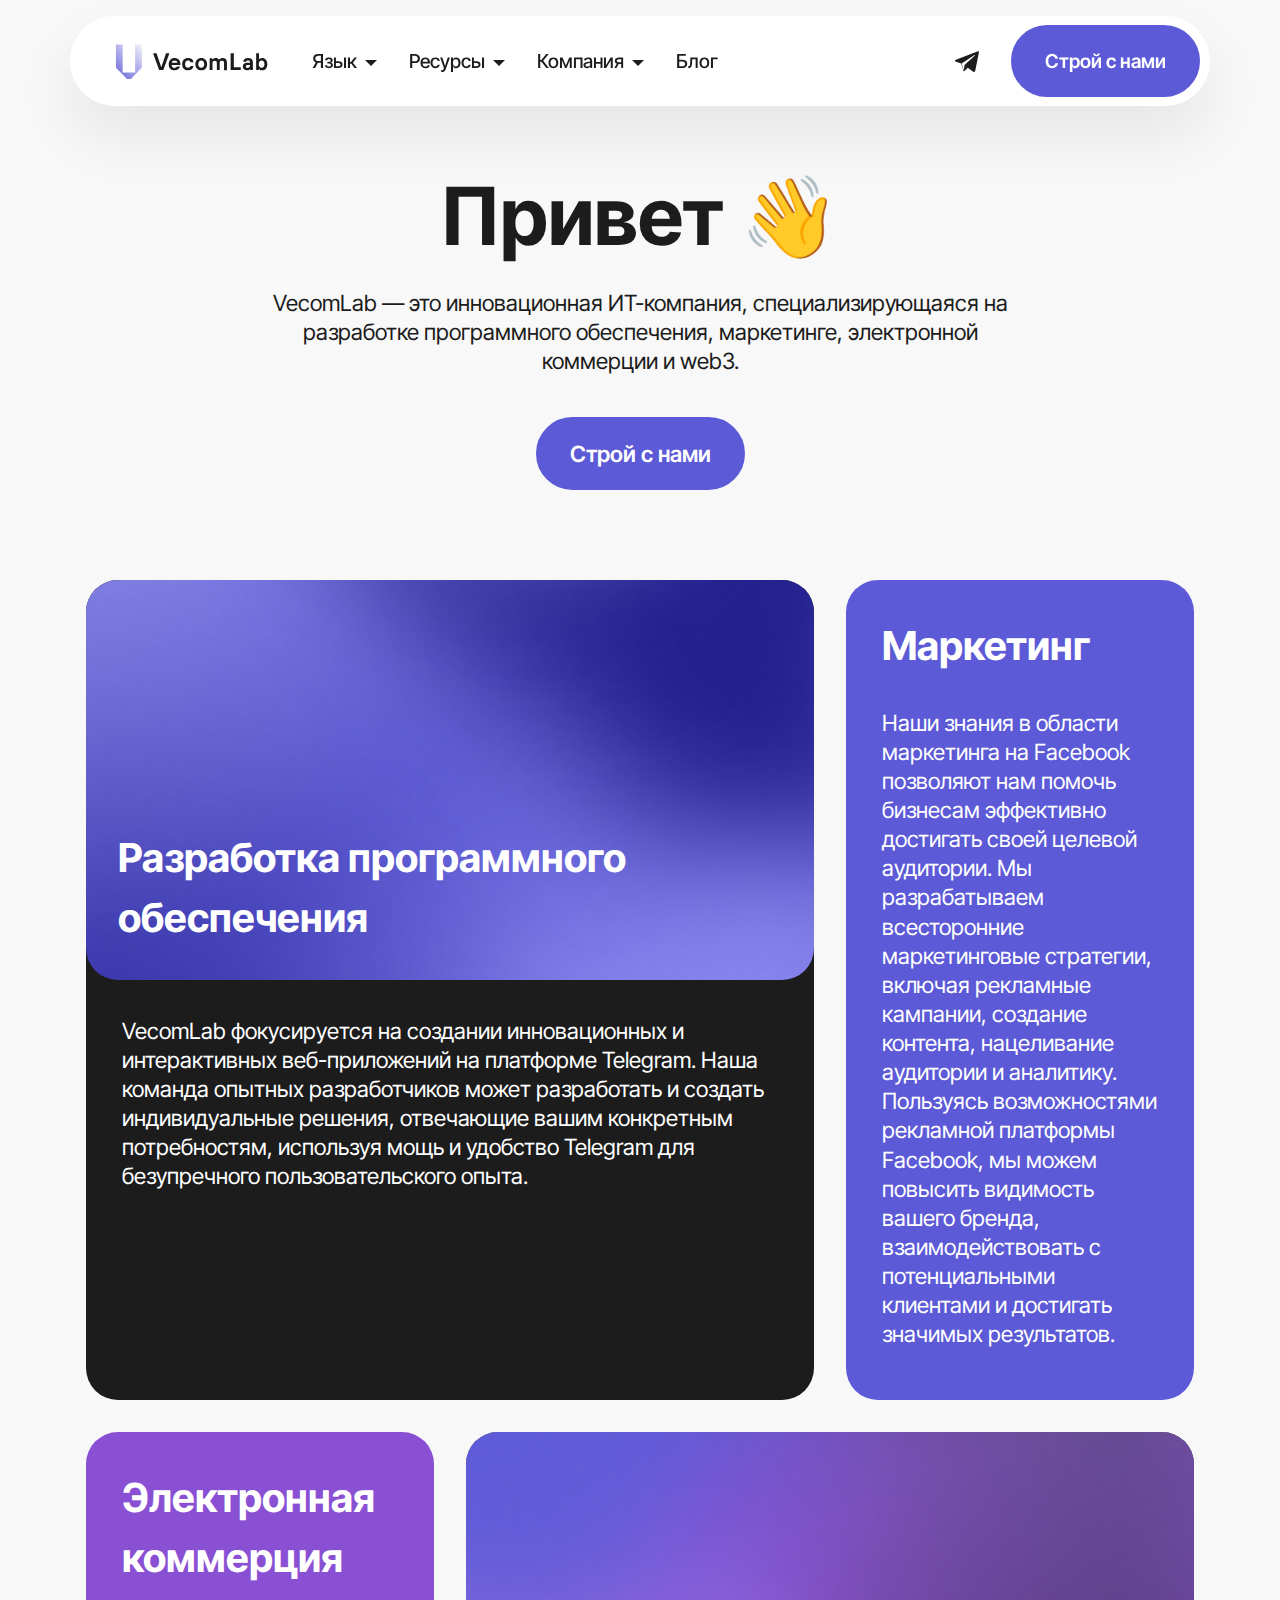
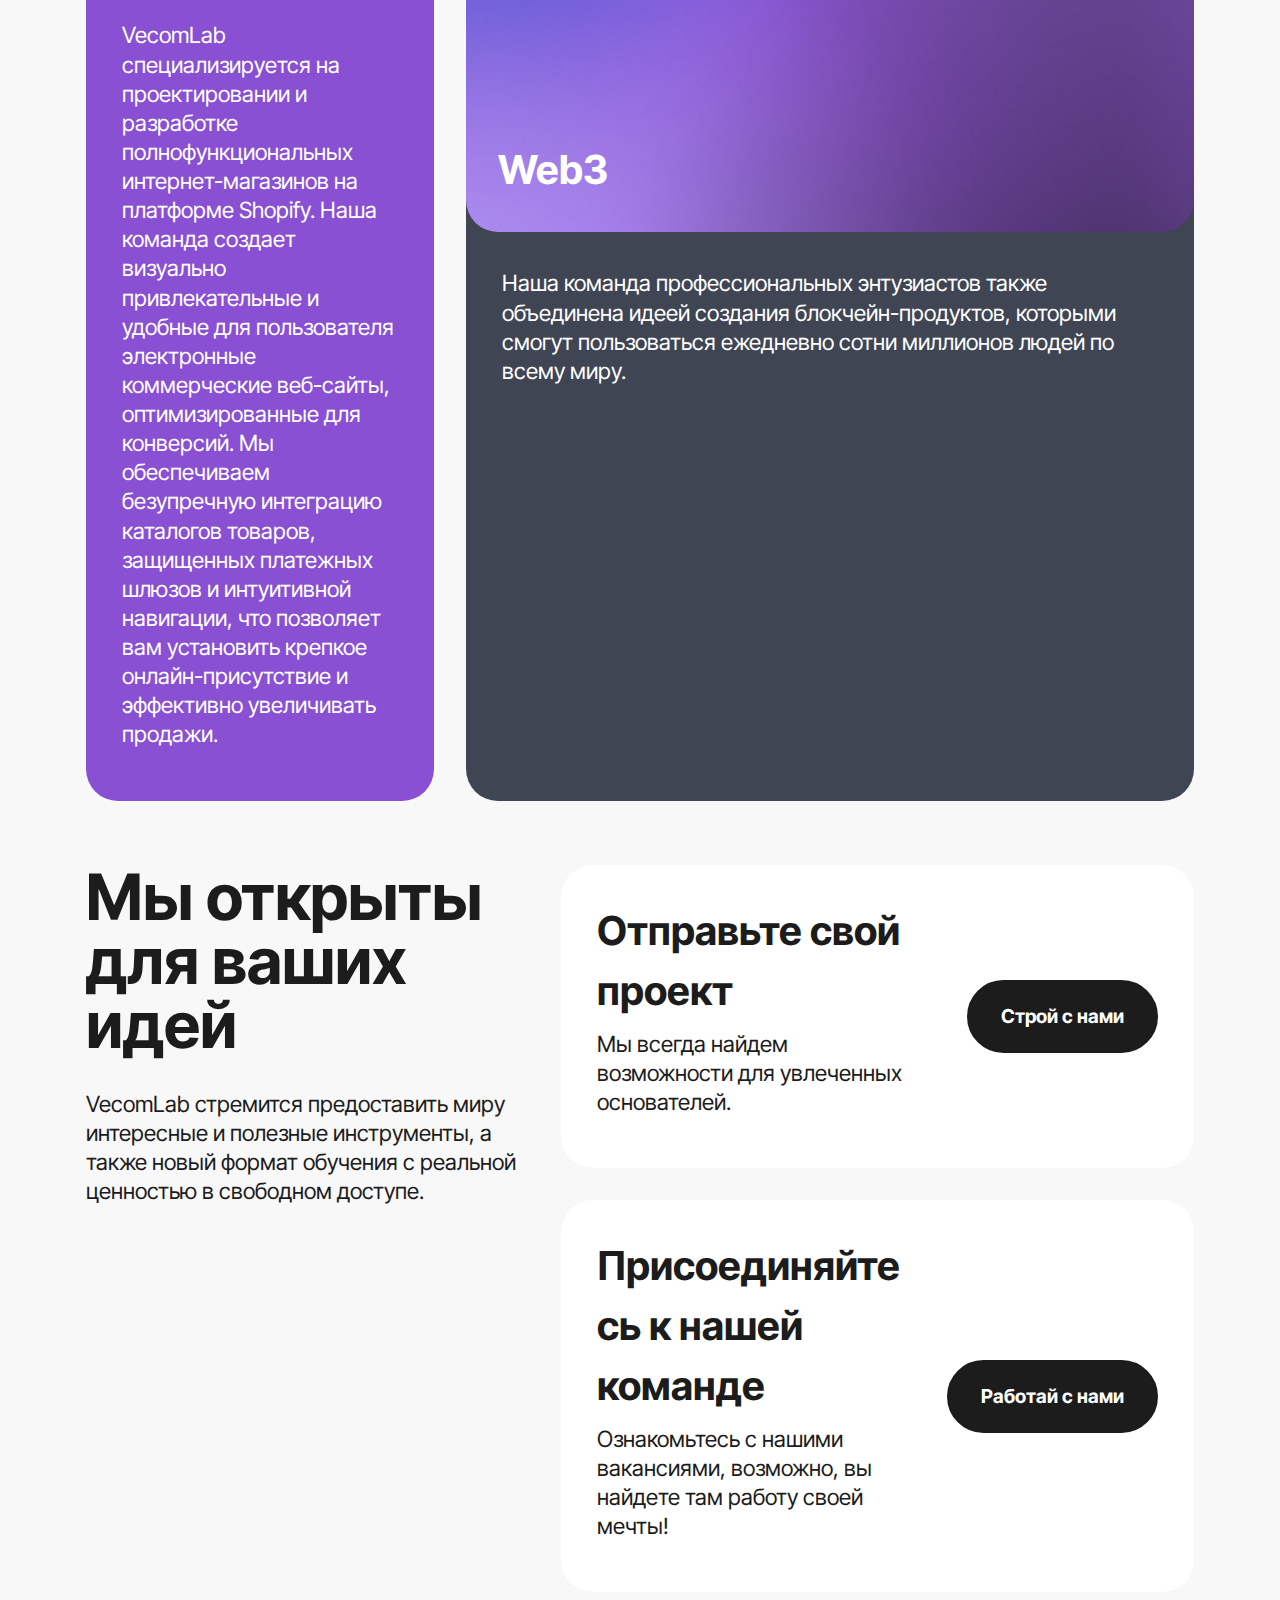
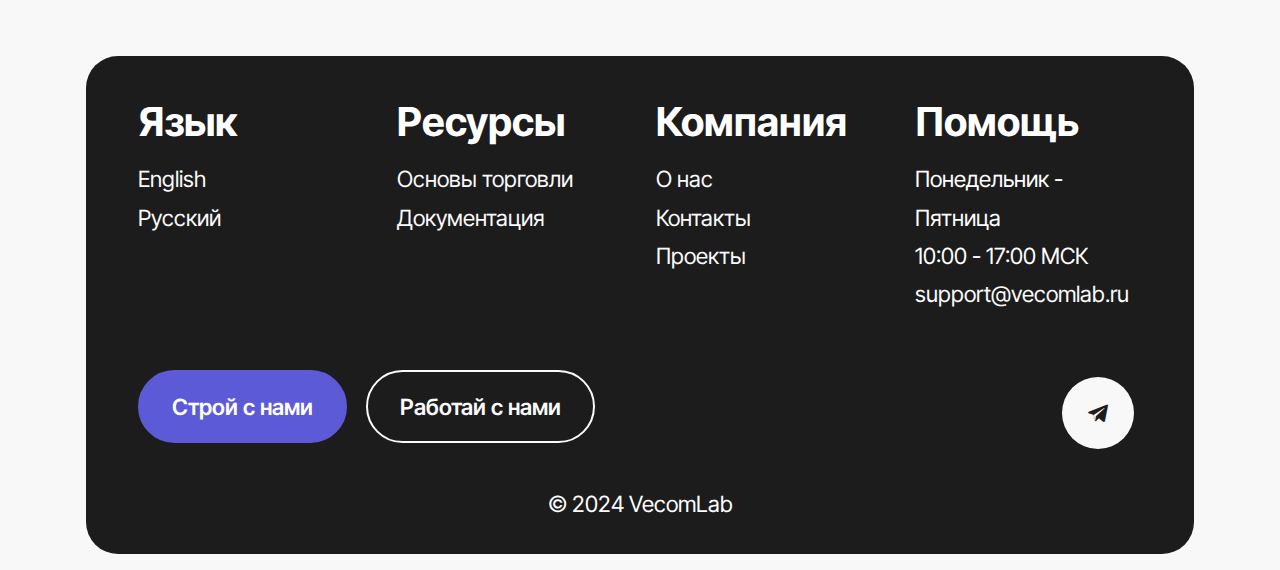
==== commit 959ec95a: "New Site" ====
--- a/index.html
+++ b/index.html
@@ -1,6 +1,16 @@
 <!DOCTYPE html>
 <html  >
 <head>
+
+	<!-- Google tag (gtag.js) -->
+	<script async src="https://www.googletagmanager.com/gtag/js?id=G-2W5WLQSLW0"></script>
+	<script>
+	window.dataLayer = window.dataLayer || [];
+	function gtag(){dataLayer.push(arguments);}
+	gtag('js', new Date());
+
+	gtag('config', 'G-2W5WLQSLW0');
+	</script>
   
   <meta charset="UTF-8">
   <meta http-equiv="X-UA-Compatible" content="IE=edge">
@@ -11,7 +21,7 @@
   <meta name="twitter:title" content="VecomLab">
   <meta name="viewport" content="width=device-width, initial-scale=1, minimum-scale=1">
   <link rel="shortcut icon" href="assets/images/vecom-lab-favicon.png" type="image/x-icon">
-  <meta name="description" content="Современные инструменты для развития бизнеса и новый формат обучения, где реальная ценность предоставляется в свободном доступе.">
+  <meta name="description" content="Инновационная ИТ-компания, специализирующаяся на разработке программного обеспечения, маркетинге, электронной коммерции и web3.">
   
   
   <title>VecomLab</title>
@@ -25,7 +35,23 @@
   <noscript><link rel="stylesheet" href="https://fonts.googleapis.com/css?family=Inter+Tight:100,200,300,400,500,600,700,800,900,100i,200i,300i,400i,500i,600i,700i,800i,900i&display=swap"></noscript>
   <link rel="preload" as="style" href="assets/mobirise/css/mbr-additional.css"><link rel="stylesheet" href="assets/mobirise/css/mbr-additional.css" type="text/css">
 
-  
+  	<!-- Yandex.Metrika counter -->
+	<script type="text/javascript" >
+		(function(m,e,t,r,i,k,a){m[i]=m[i]||function(){(m[i].a=m[i].a||[]).push(arguments)};
+		m[i].l=1*new Date();
+		for (var j = 0; j < document.scripts.length; j++) {if (document.scripts[j].src === r) { return; }}
+		k=e.createElement(t),a=e.getElementsByTagName(t)[0],k.async=1,k.src=r,a.parentNode.insertBefore(k,a)})
+		(window, document, "script", "https://mc.yandex.ru/metrika/tag.js", "ym");
+	
+		ym(94166648, "init", {
+			clickmap:true,
+			trackLinks:true,
+			accurateTrackBounce:true,
+			webvisor:true
+		});
+	</script>
+	<noscript><div><img src="https://mc.yandex.ru/watch/94166648" style="position:absolute; left:-9999px;" alt="" /></div></noscript>
+	<!-- /Yandex.Metrika counter -->
   
   
 </head>
@@ -55,7 +81,7 @@
 			<div class="collapse navbar-collapse" id="navbarSupportedContent">
 				<ul class="navbar-nav nav-dropdown" data-app-modern-menu="true"><li class="nav-item dropdown">
 						<a class="nav-link link dropdown-toggle text-info display-4" href="/" aria-expanded="false" data-toggle="dropdown-submenu" data-bs-toggle="dropdown" data-bs-auto-close="outside">Язык</a><div class="dropdown-menu" aria-labelledby="dropdown-671"><a class="dropdown-item text-info text-primary display-4" href="https://vecomlab.com">English</a><a class="dropdown-item text-info text-primary display-4" href="/">Русский</a></div>
-					</li><li class="nav-item dropdown"><a class="nav-link link dropdown-toggle text-info display-4" href="/" data-toggle="dropdown-submenu" data-bs-toggle="dropdown" data-bs-auto-close="outside" aria-expanded="false">Ресурсы</a><div class="dropdown-menu" aria-labelledby="dropdown-659"><a class="dropdown-item text-info text-primary display-4" href="ecom-foundations.html">Основы торговли</a><a class="dropdown-item text-info text-primary display-4" href="https://docs.vecomlab.com/v/ru/welcome" target="_blank">Документация</a></div></li><li class="nav-item dropdown"><a class="nav-link link dropdown-toggle text-info display-4" href="/" data-toggle="dropdown-submenu" data-bs-toggle="dropdown" data-bs-auto-close="outside" aria-expanded="false">Компания</a><div class="dropdown-menu" aria-labelledby="dropdown-532"><a class="dropdown-item text-info display-4" href="/#about">О нас</a><a class="dropdown-item text-info display-4" href="/#contact">Контакты</a><a class="dropdown-item text-info text-primary display-4" href="https://projects.vecomlab.com/v/rus/" target="_blank">Проекты</a></div></li><li class="nav-item"><a class="nav-link link text-info show text-primary display-4" href="https://vc.ru/u/2197033-vecomlab" target="_blank">Блог</a></li></ul>
+					</li><li class="nav-item dropdown"><a class="nav-link link dropdown-toggle text-info display-4" href="/" data-toggle="dropdown-submenu" data-bs-toggle="dropdown" data-bs-auto-close="outside" aria-expanded="false">Ресурсы</a><div class="dropdown-menu" aria-labelledby="dropdown-659"><a class="dropdown-item text-info text-primary display-4" href="/ecom-foundations">Основы торговли</a><a class="dropdown-item text-info text-primary display-4" href="https://docs.vecomlab.com/v/ru/welcome" target="_blank">Документация</a></div></li><li class="nav-item dropdown"><a class="nav-link link dropdown-toggle text-info display-4" href="/" data-toggle="dropdown-submenu" data-bs-toggle="dropdown" data-bs-auto-close="outside" aria-expanded="false">Компания</a><div class="dropdown-menu" aria-labelledby="dropdown-532"><a class="dropdown-item text-info display-4" href="/#about">О нас</a><a class="dropdown-item text-info display-4" href="/#contact">Контакты</a><a class="dropdown-item text-info text-primary display-4" href="https://projects.vecomlab.com/v/rus/" target="_blank">Проекты</a></div></li><li class="nav-item"><a class="nav-link link text-info show text-primary display-4" href="https://vc.ru/u/2197033-vecomlab" target="_blank">Блог</a></li></ul>
 				<div class="icons-menu">
 					<a class="iconfont-wrapper" href="https://t.me/vecomlab" target="_blank">
 						<span class="p-2 mbr-iconfont socicon-telegram socicon"></span>
@@ -80,7 +106,7 @@
     <div class="row justify-content-center">
       <div class="col-md-12 mb-5 content-head">
         <h1 class="mbr-section-title mbr-fonts-style mb-4 display-1"><strong>Привет 👋</strong></h1>
-        <p class="mbr-text mbr-fonts-style mb-4 display-7">VecomLab — это современные инструменты для развития бизнеса и новый формат обучения, где реальная ценность предоставляется в свободном доступе.</p>
+        <p class="mbr-text mbr-fonts-style mb-4 display-7">VecomLab — это инновационная ИТ-компания, специализирующаяся на разработке программного обеспечения, маркетинге, электронной коммерции и web3.</p>
         <div class="mbr-section-btn mt-4"><a class="btn btn-primary display-7" href="mailto:support@vecomlab.ru">Строй с нами</a></div>
       </div>
     </div>
@@ -175,7 +201,7 @@
       <div class="col-lg-5 mb-5">
         <h3 class="mbr-section-maintitle mbr-fonts-style mb-4 display-2"><strong>Мы открыты для ваших идей</strong></h3>
         <p class="mbr-section-maintext mbr-fonts-style mb-4 display-7">
-          VecomLab — это инновационная ИТ-компания, специализирующаяся на разработке программного обеспечения, маркетинге, электронной коммерции и web3.<br>
+          VecomLab стремится предоставить миру интересные и полезные инструменты, а также новый формат обучения с реальной ценностью в свободном доступе.<br>
         </p>
 
         
@@ -239,7 +265,7 @@
 			<div class="col-12 col-md-6 col-lg-3">
 				<h5 class="mbr-section-subtitle mbr-fonts-style mb-2 display-5"><strong>Ресурсы</strong></h5>
 				<ul class="list mbr-fonts-style display-7">
-					<li class="mbr-text item-wrap"><a href="ecom-foundations.html" class="text-white text-primary">Основы торговли</a></li><li class="mbr-text item-wrap"><a href="https://docs.vecomlab.com/v/ru/welcome" class="text-white" target="_blank">Документация</a></li>
+					<li class="mbr-text item-wrap"><a href="/ecom-foundations" class="text-white text-primary">Основы торговли</a></li><li class="mbr-text item-wrap"><a href="https://docs.vecomlab.com/v/ru/welcome" class="text-white" target="_blank">Документация</a></li>
 				</ul>
 			</div>
 			<div class="col-12 col-md-6 col-lg-3">
@@ -275,7 +301,7 @@
 			</div>
 		</div>
 	</div>
-</section><section class="display-7" style="padding: 0;align-items: center;justify-content: center;flex-wrap: wrap;    align-content: center;display: flex;position: relative;height: 0rem;"><a href="https://mobiri.se/1725391" style="flex: 1 1;height: 0rem;position: absolute;width: 100%;z-index: 1;"><img alt="" style="height: 0rem;" src="[data-uri]"></a><p hidden style="margin: 0;text-align: center;" class="display-7">&#8204;</p><a hidden style="z-index:1" href="https://mobirise.com/builder/easiest-website-builder.html">Easy Website Builder</a></section><script src="assets/bootstrap/js/bootstrap.bundle.min.js"></script>  <script src="assets/smoothscroll/smooth-scroll.js"></script>  <script src="assets/ytplayer/index.js"></script>  <script src="assets/dropdown/js/navbar-dropdown.js"></script>  <script src="assets/theme/js/script.js"></script>  
+</section><section class="display-7" style="padding: 0;align-items: center;justify-content: center;flex-wrap: wrap;    align-content: center;display: flex;position: relative;height: 0rem;"><a href="https://mobiri.se/1725391" style="flex: 1 1;height: 0rem;position: absolute;width: 100%;z-index: 1;"><img alt="" style="height: 0rem;" src="[data-uri]"></a><p hidden style="margin: 0;text-align: center;" class="display-7">&#8204;</p><a hidden style="z-index:1" href="https://mobirise.com/builder/landing-page-builder.html">Landing Page Builder</a></section><script src="assets/bootstrap/js/bootstrap.bundle.min.js"></script>  <script src="assets/smoothscroll/smooth-scroll.js"></script>  <script src="assets/ytplayer/index.js"></script>  <script src="assets/dropdown/js/navbar-dropdown.js"></script>  <script src="assets/theme/js/script.js"></script>  
   
   
 </body>
--- a/assets/mobirise/css/mbr-additional.css
+++ b/assets/mobirise/css/mbr-additional.css
@@ -2182,7 +2182,7 @@
   top: 0;
 }
 .cid-u2MtQaBUtB .card-wrapper {
-  background: #404554;
+  background: #ffffff;
   border-radius: 4px;
 }
 @media (max-width: 767px) {
@@ -2202,12 +2202,12 @@
 }
 .cid-u2MtQaBUtB .mbr-text,
 .cid-u2MtQaBUtB .mbr-section-btn {
-  color: #ffffff;
+  color: #1c1c1c;
 }
 .cid-u2MtQaBUtB .card-title,
 .cid-u2MtQaBUtB .card-box {
   text-align: left;
-  color: #e0dbff;
+  color: #1c1c1c;
 }
 .cid-u2MrEQsb46 {
   padding-top: 0rem;
--- a/assets/mobirise/css/mbr-additional.css
+++ b/assets/mobirise/css/mbr-additional.css
@@ -2182,7 +2182,7 @@
   top: 0;
 }
 .cid-u2MtQaBUtB .card-wrapper {
-  background: #404554;
+  background: #ffffff;
   border-radius: 4px;
 }
 @media (max-width: 767px) {
@@ -2202,12 +2202,12 @@
 }
 .cid-u2MtQaBUtB .mbr-text,
 .cid-u2MtQaBUtB .mbr-section-btn {
-  color: #ffffff;
+  color: #1c1c1c;
 }
 .cid-u2MtQaBUtB .card-title,
 .cid-u2MtQaBUtB .card-box {
   text-align: left;
-  color: #e0dbff;
+  color: #1c1c1c;
 }
 .cid-u2MrEQsb46 {
   padding-top: 0rem;
